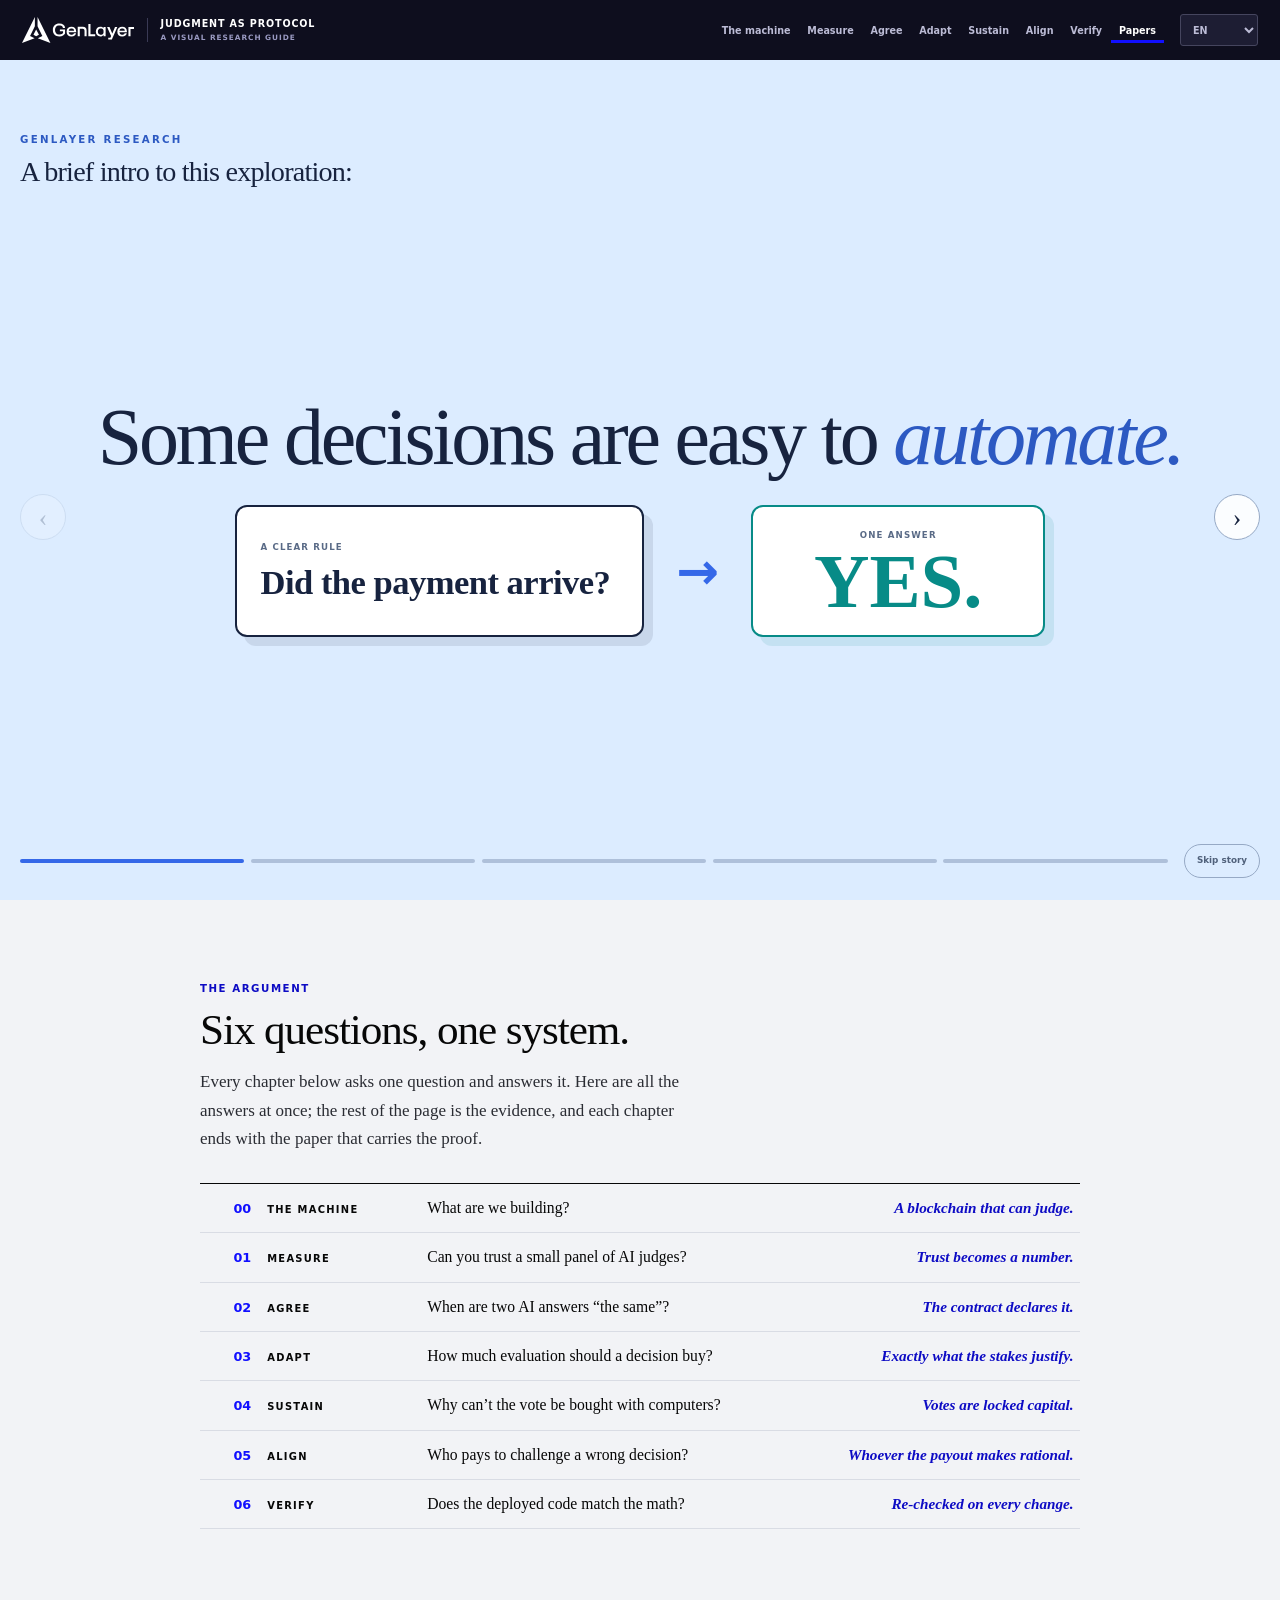
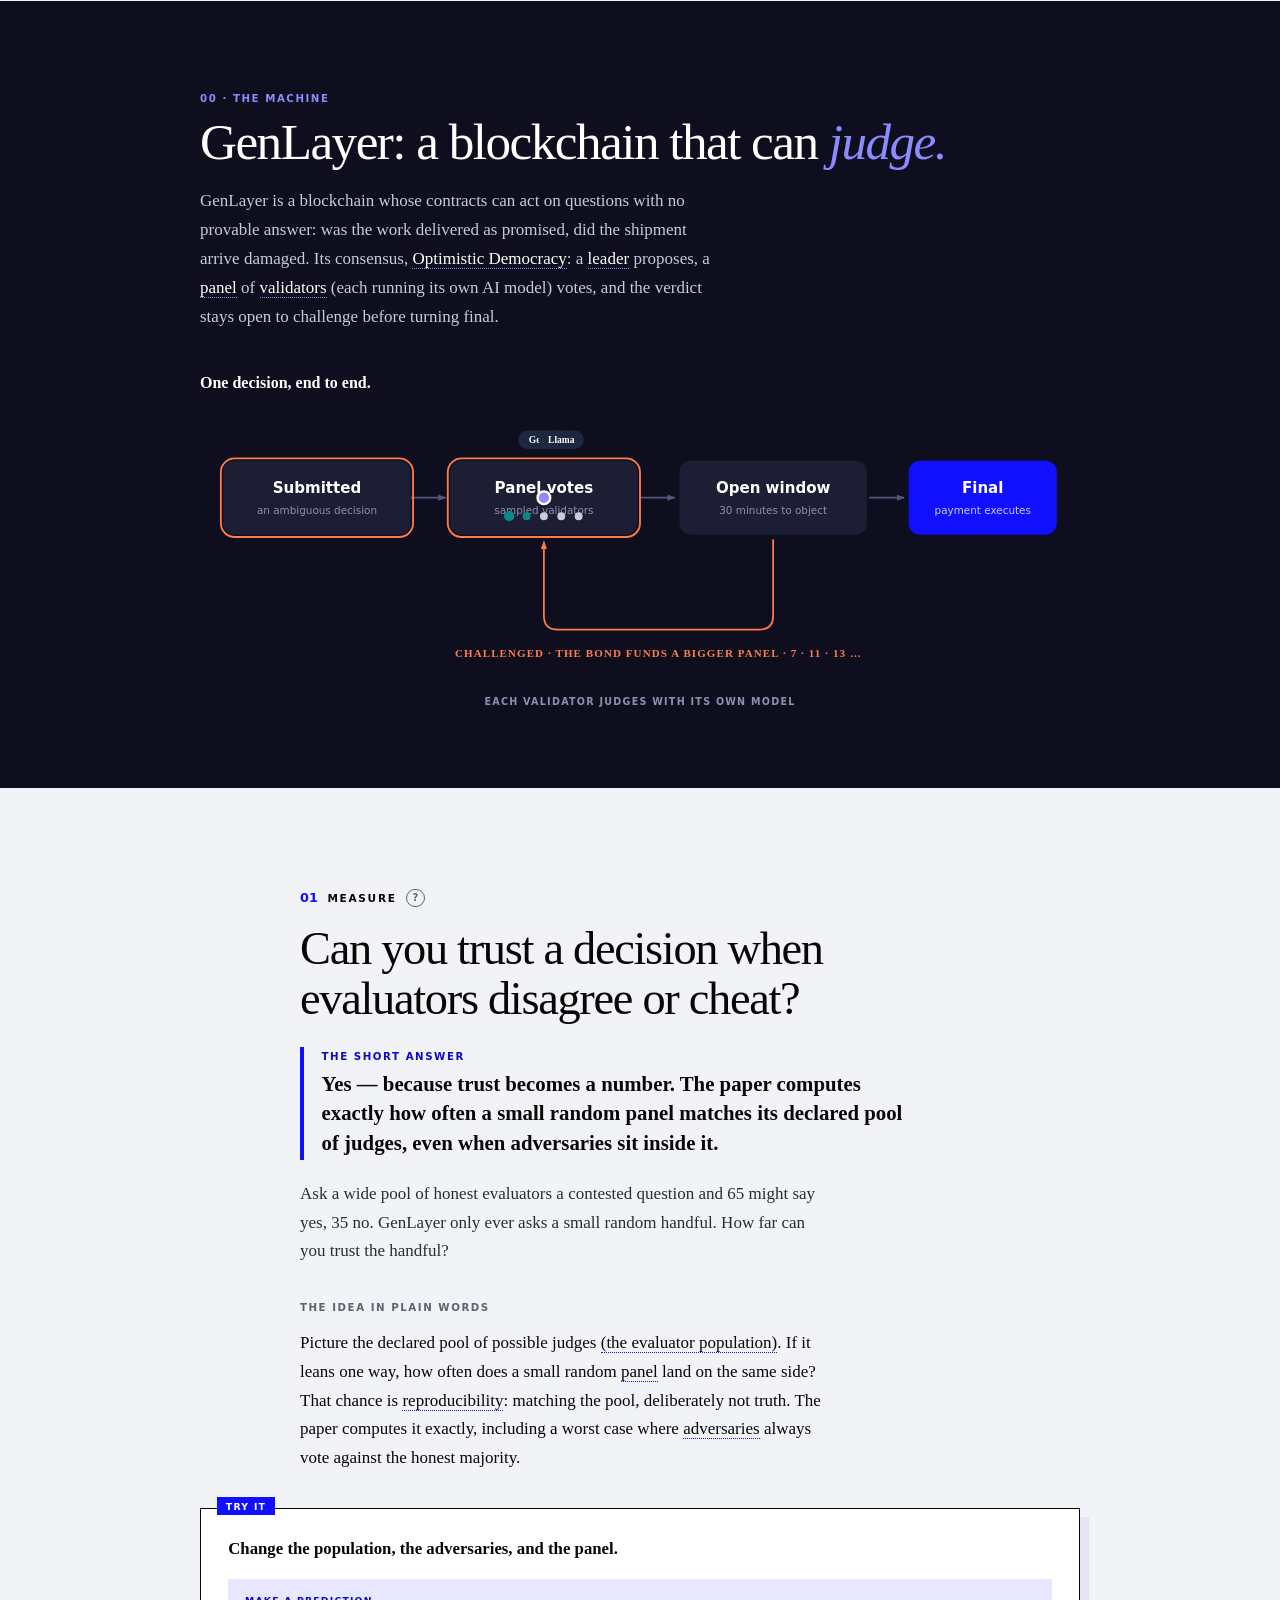
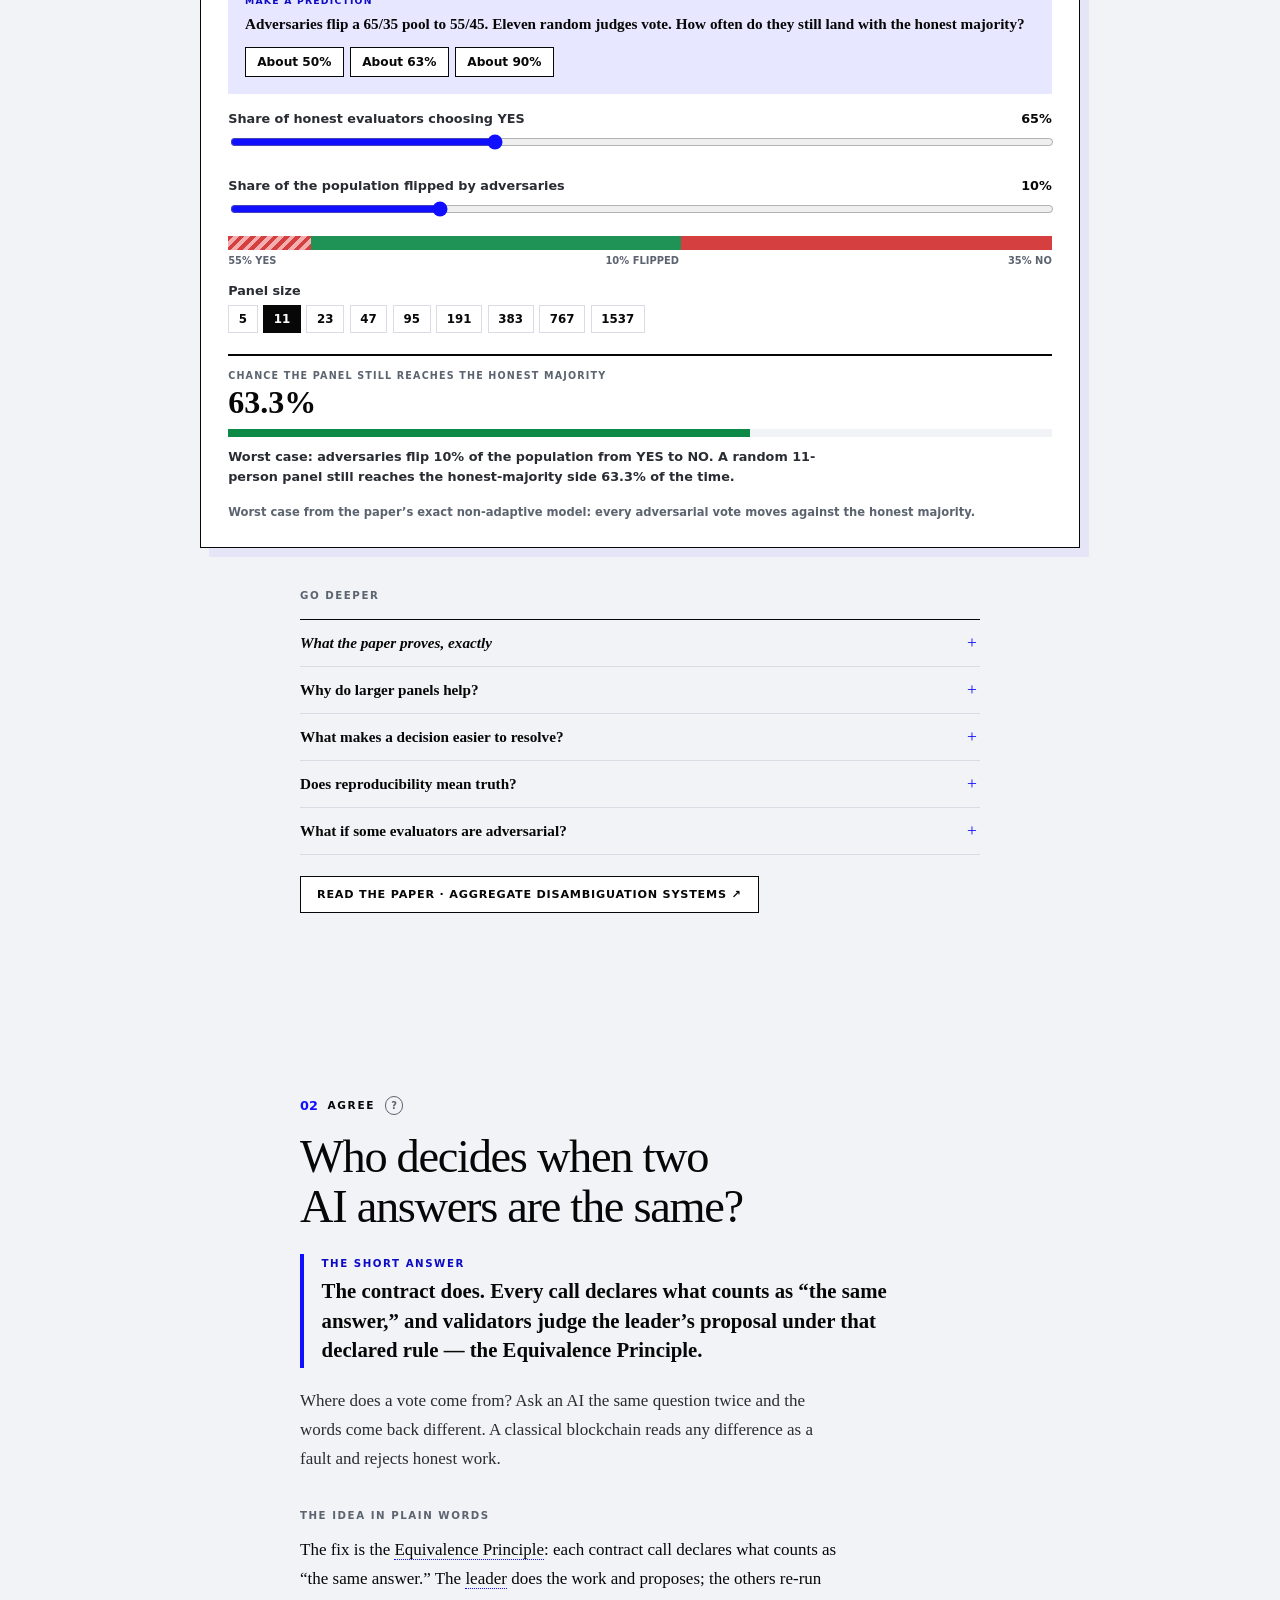
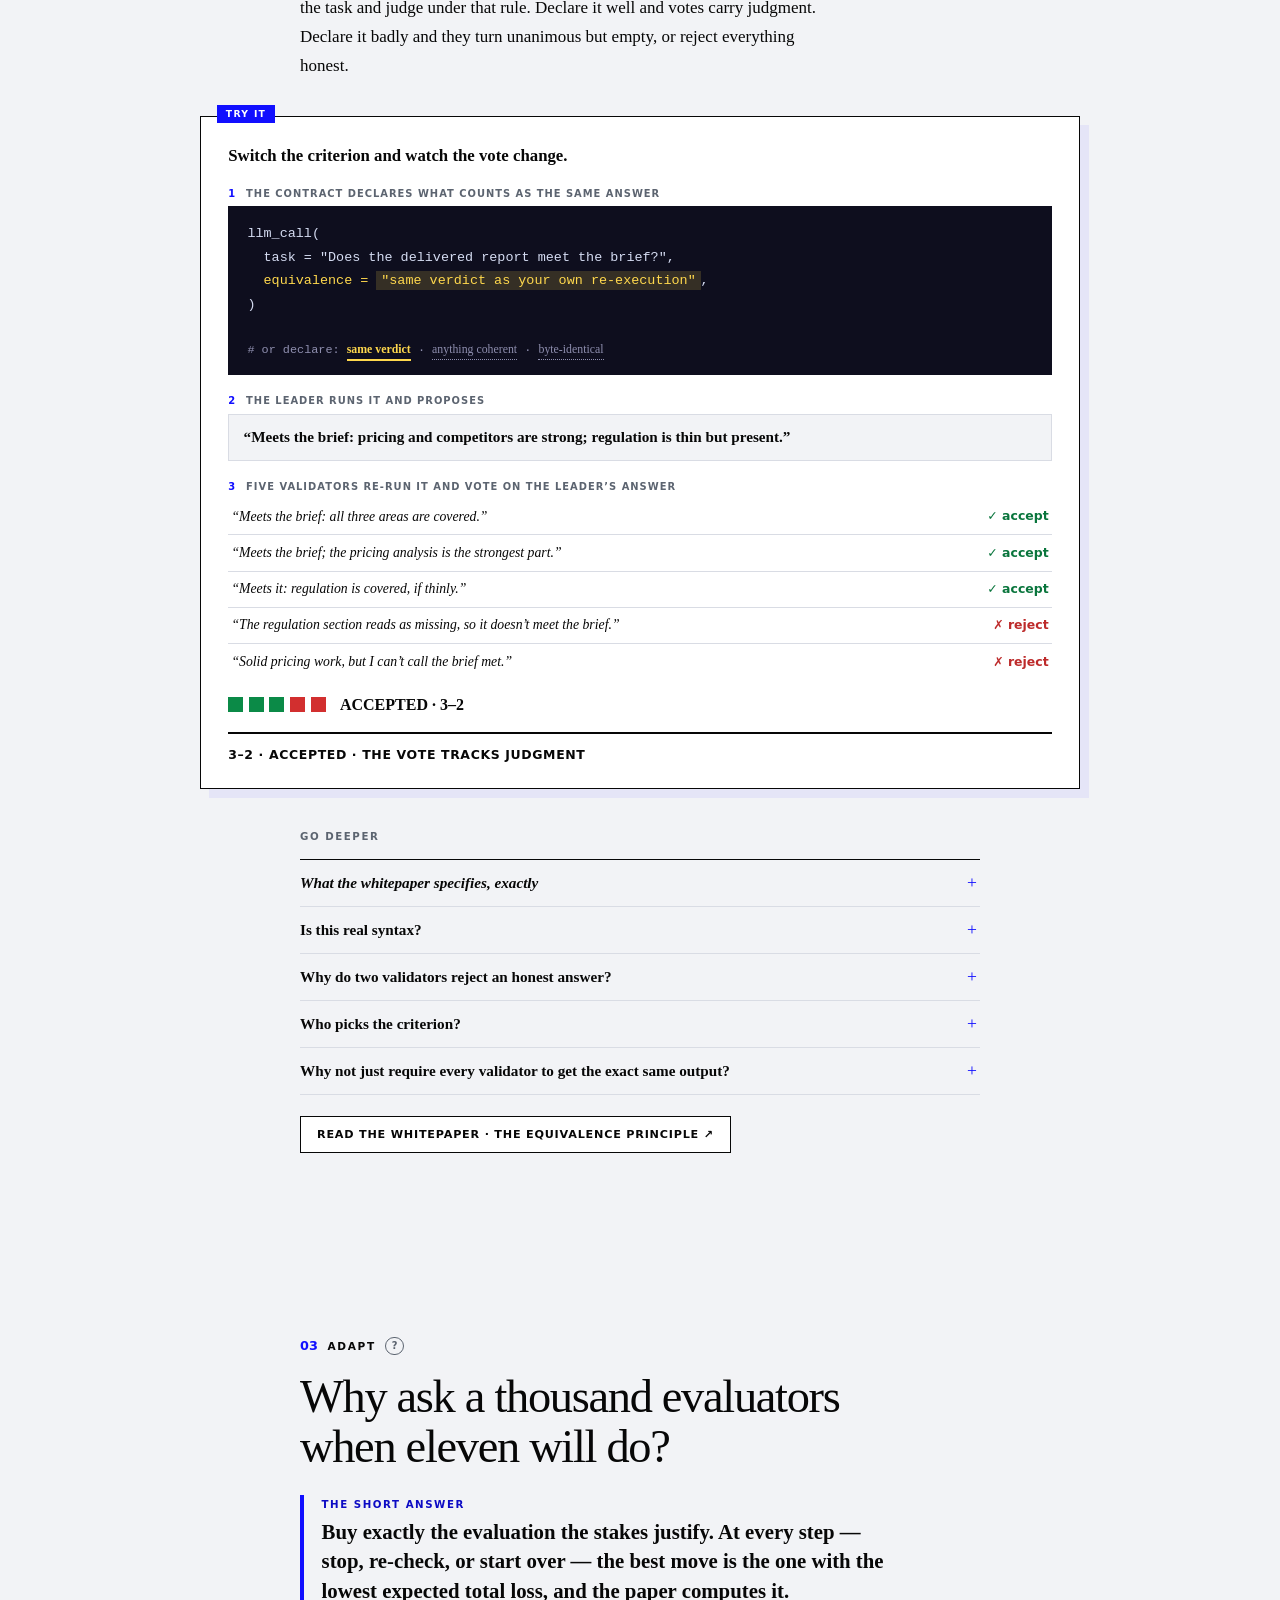
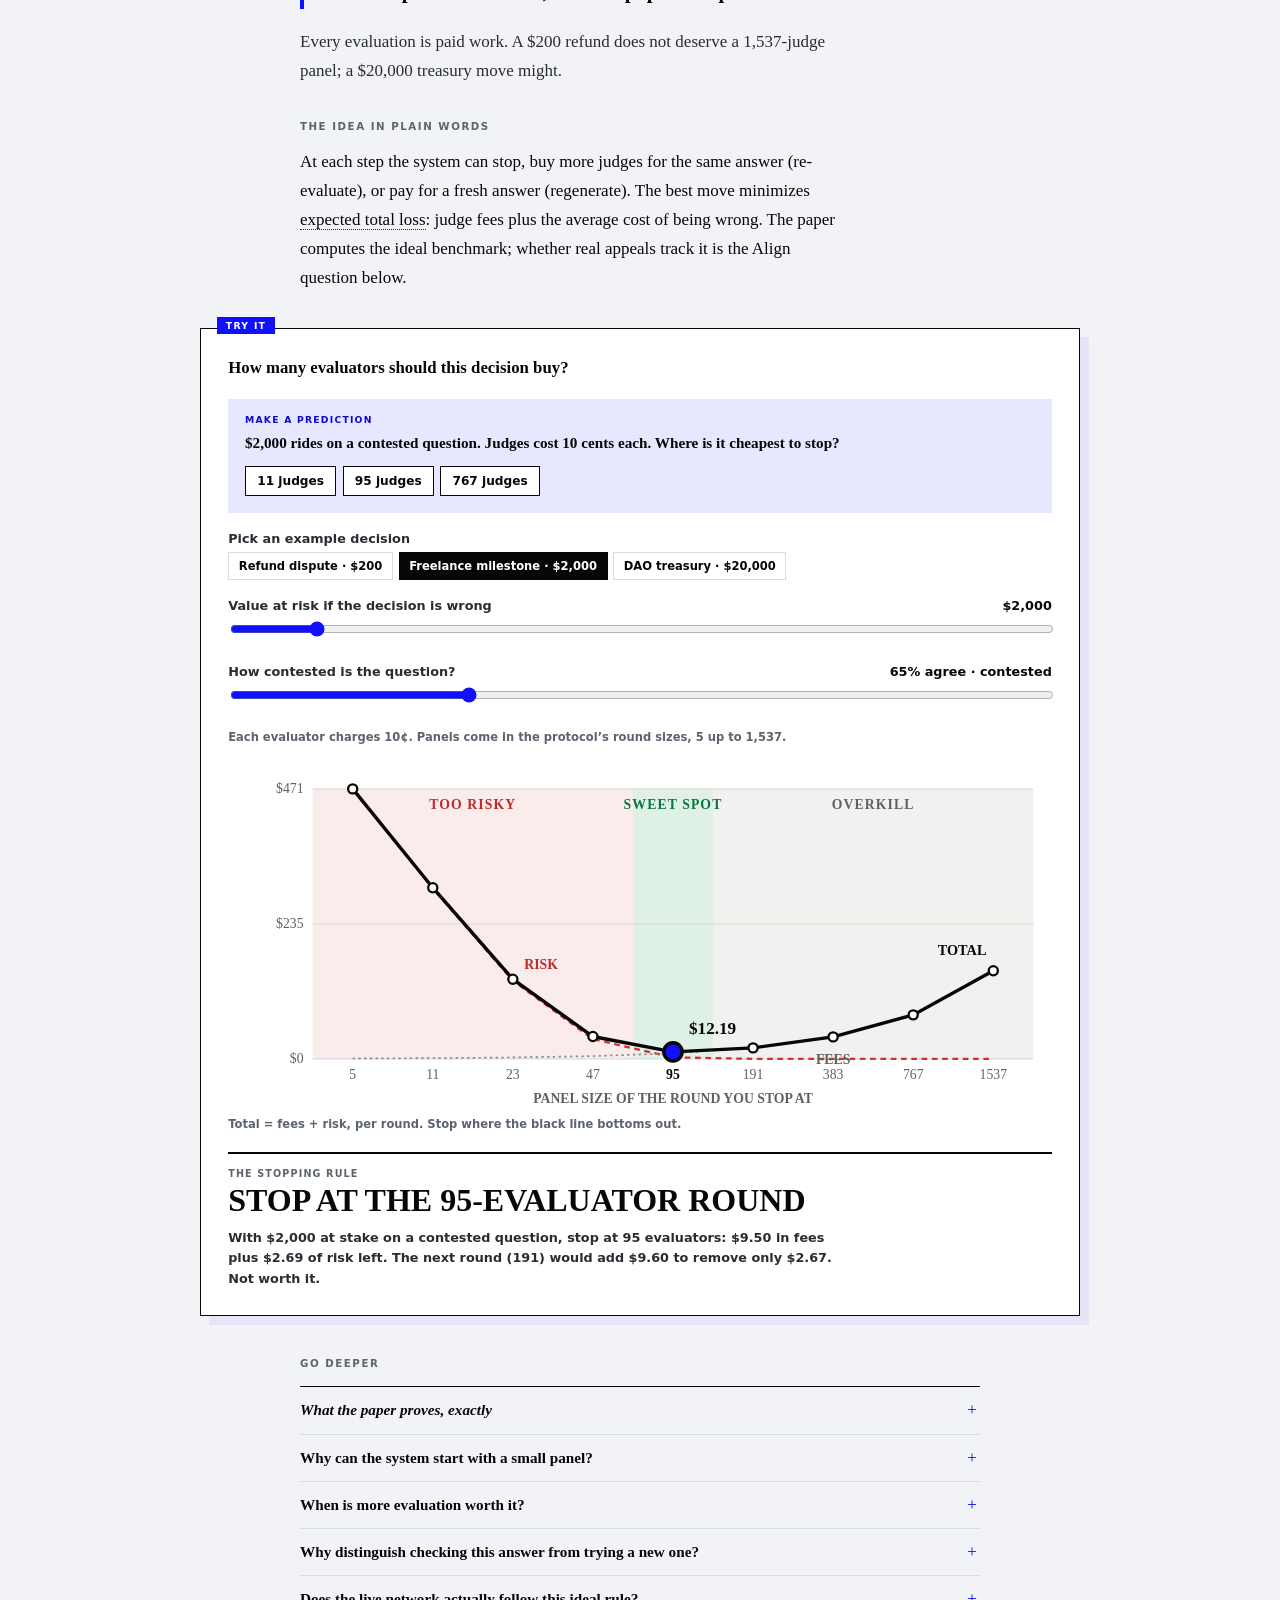
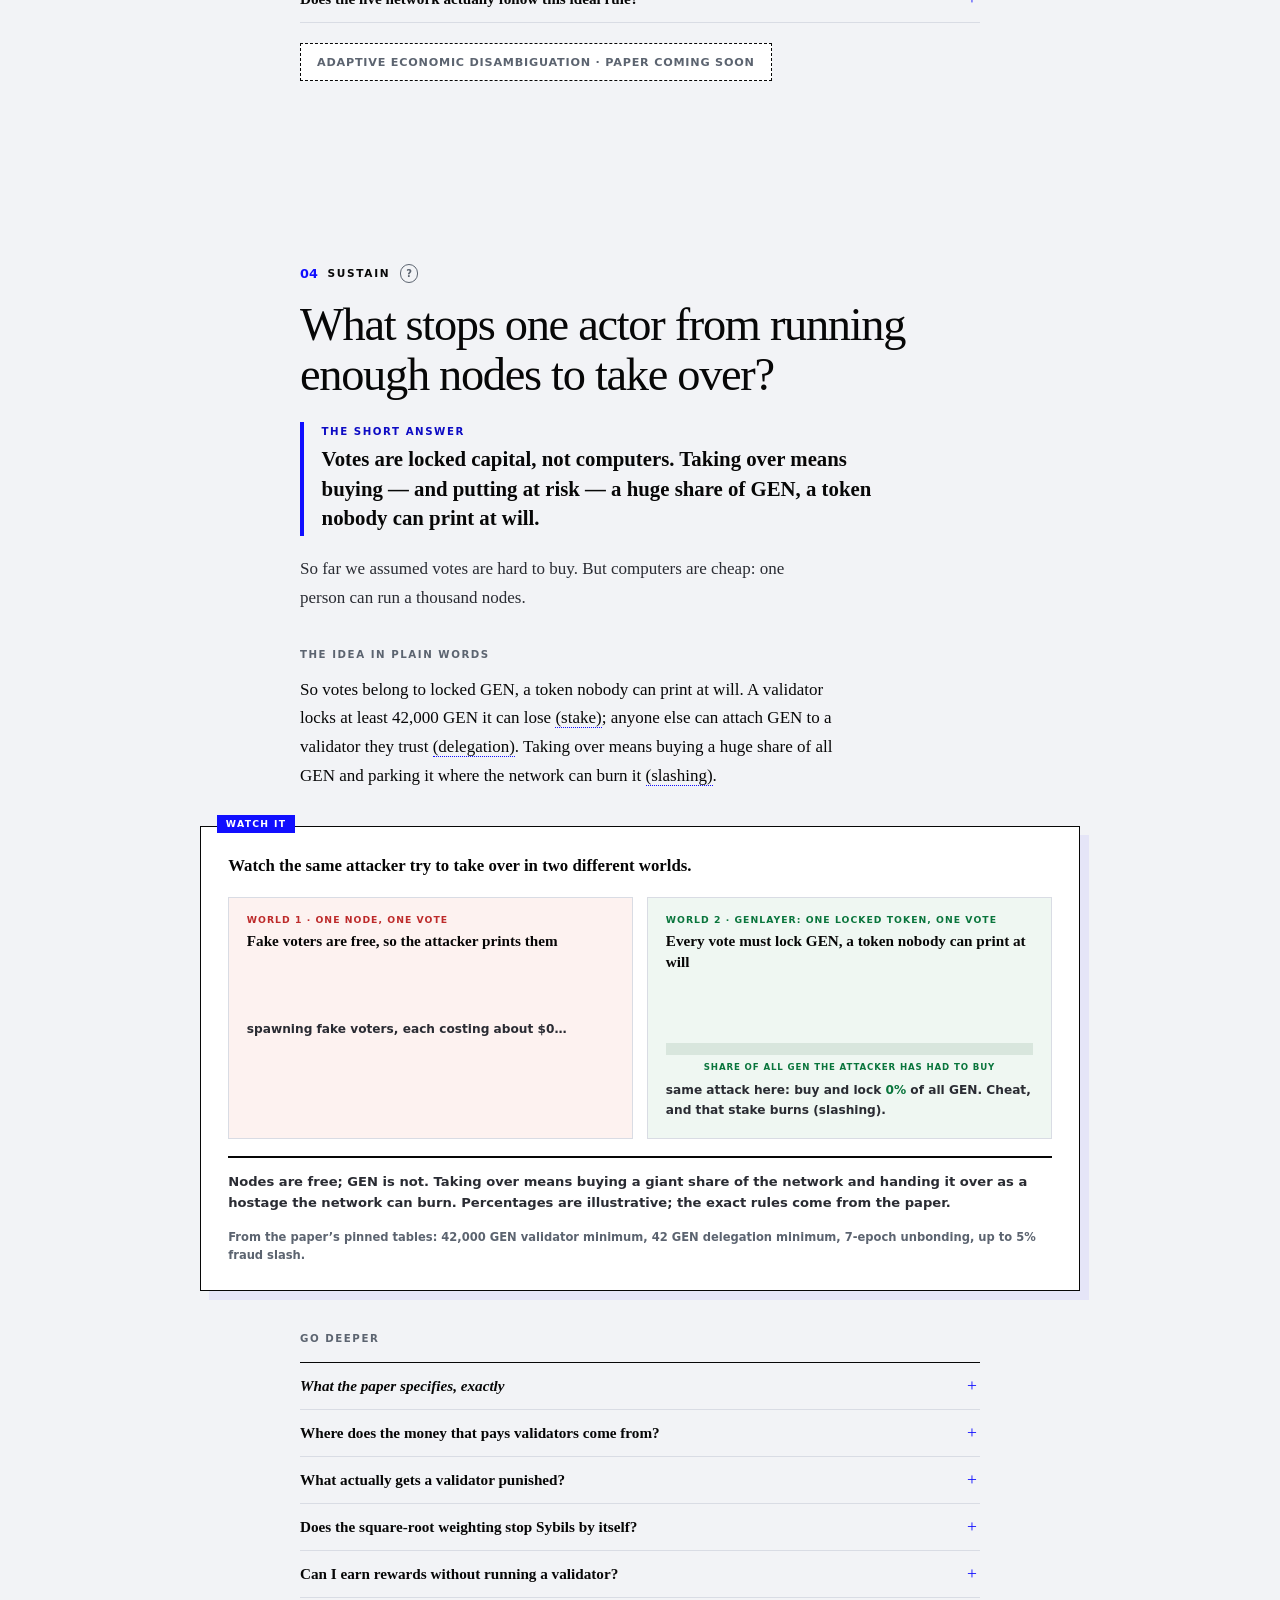
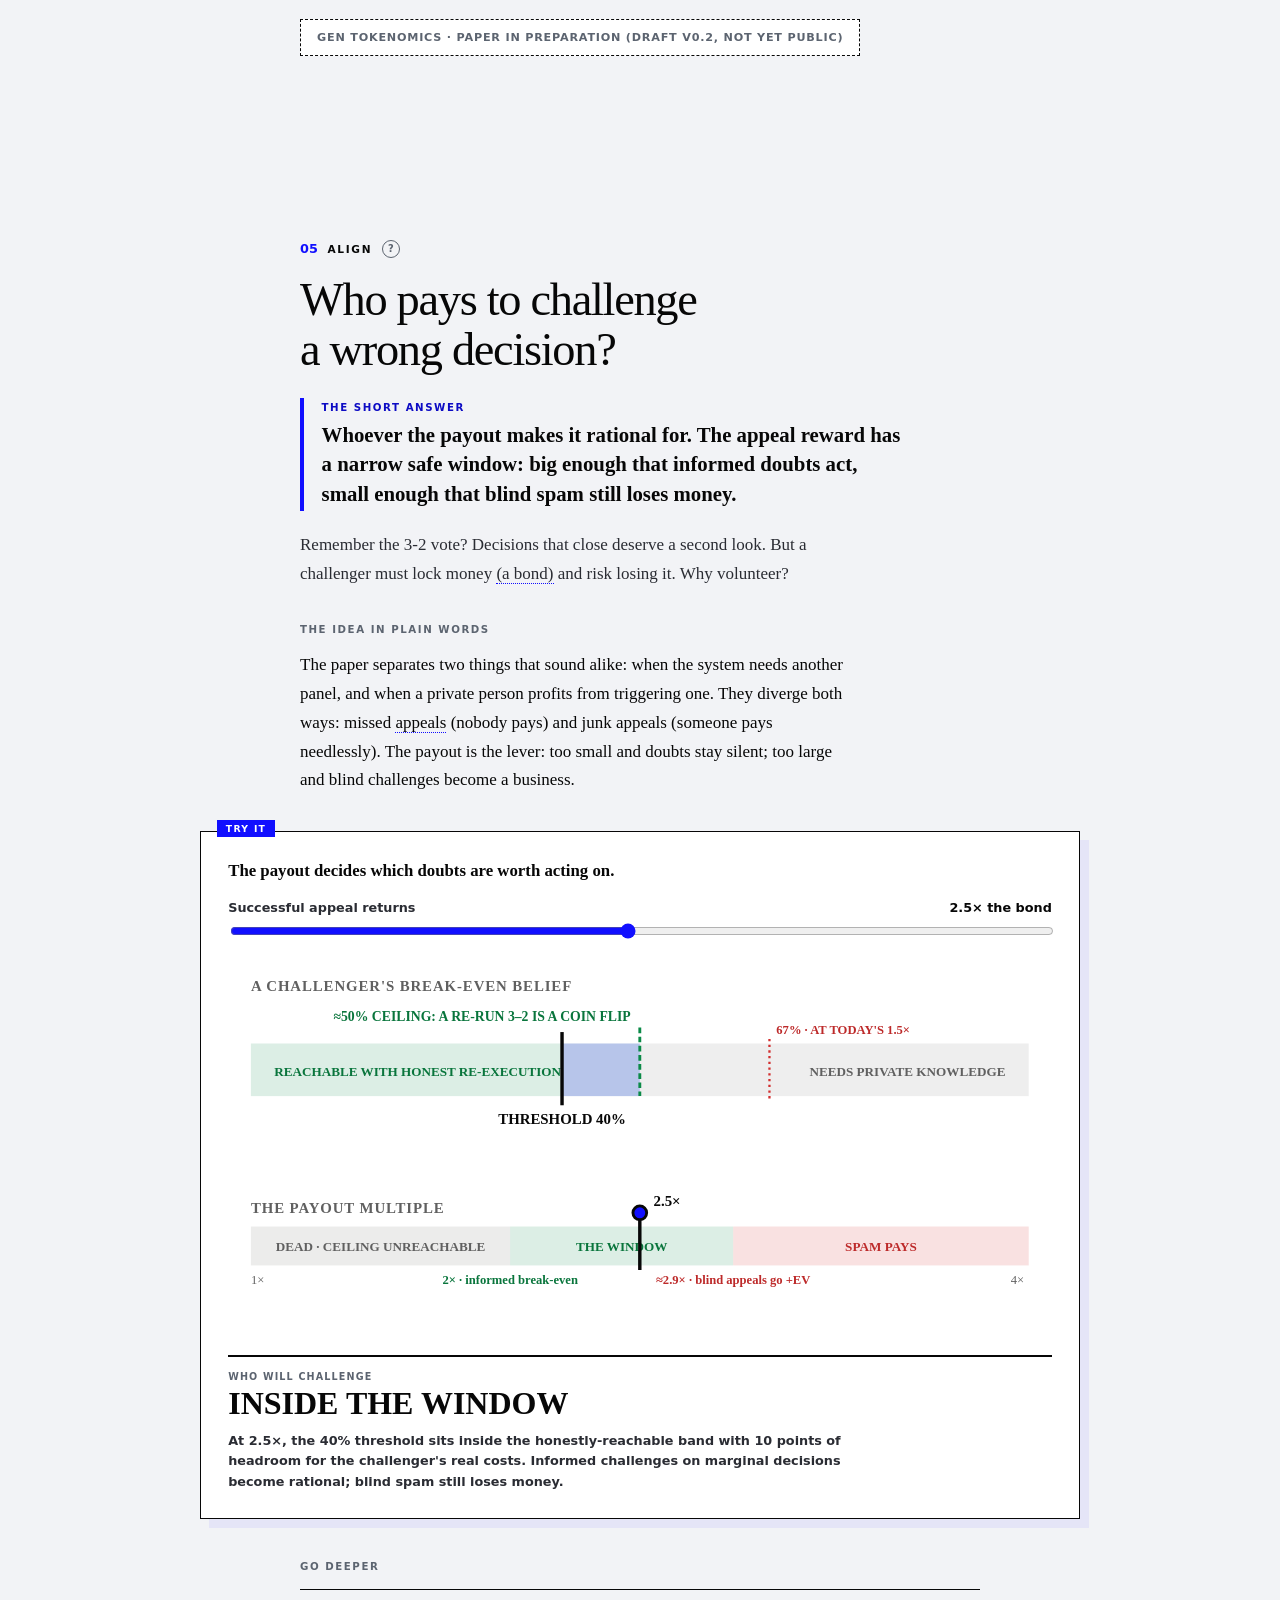
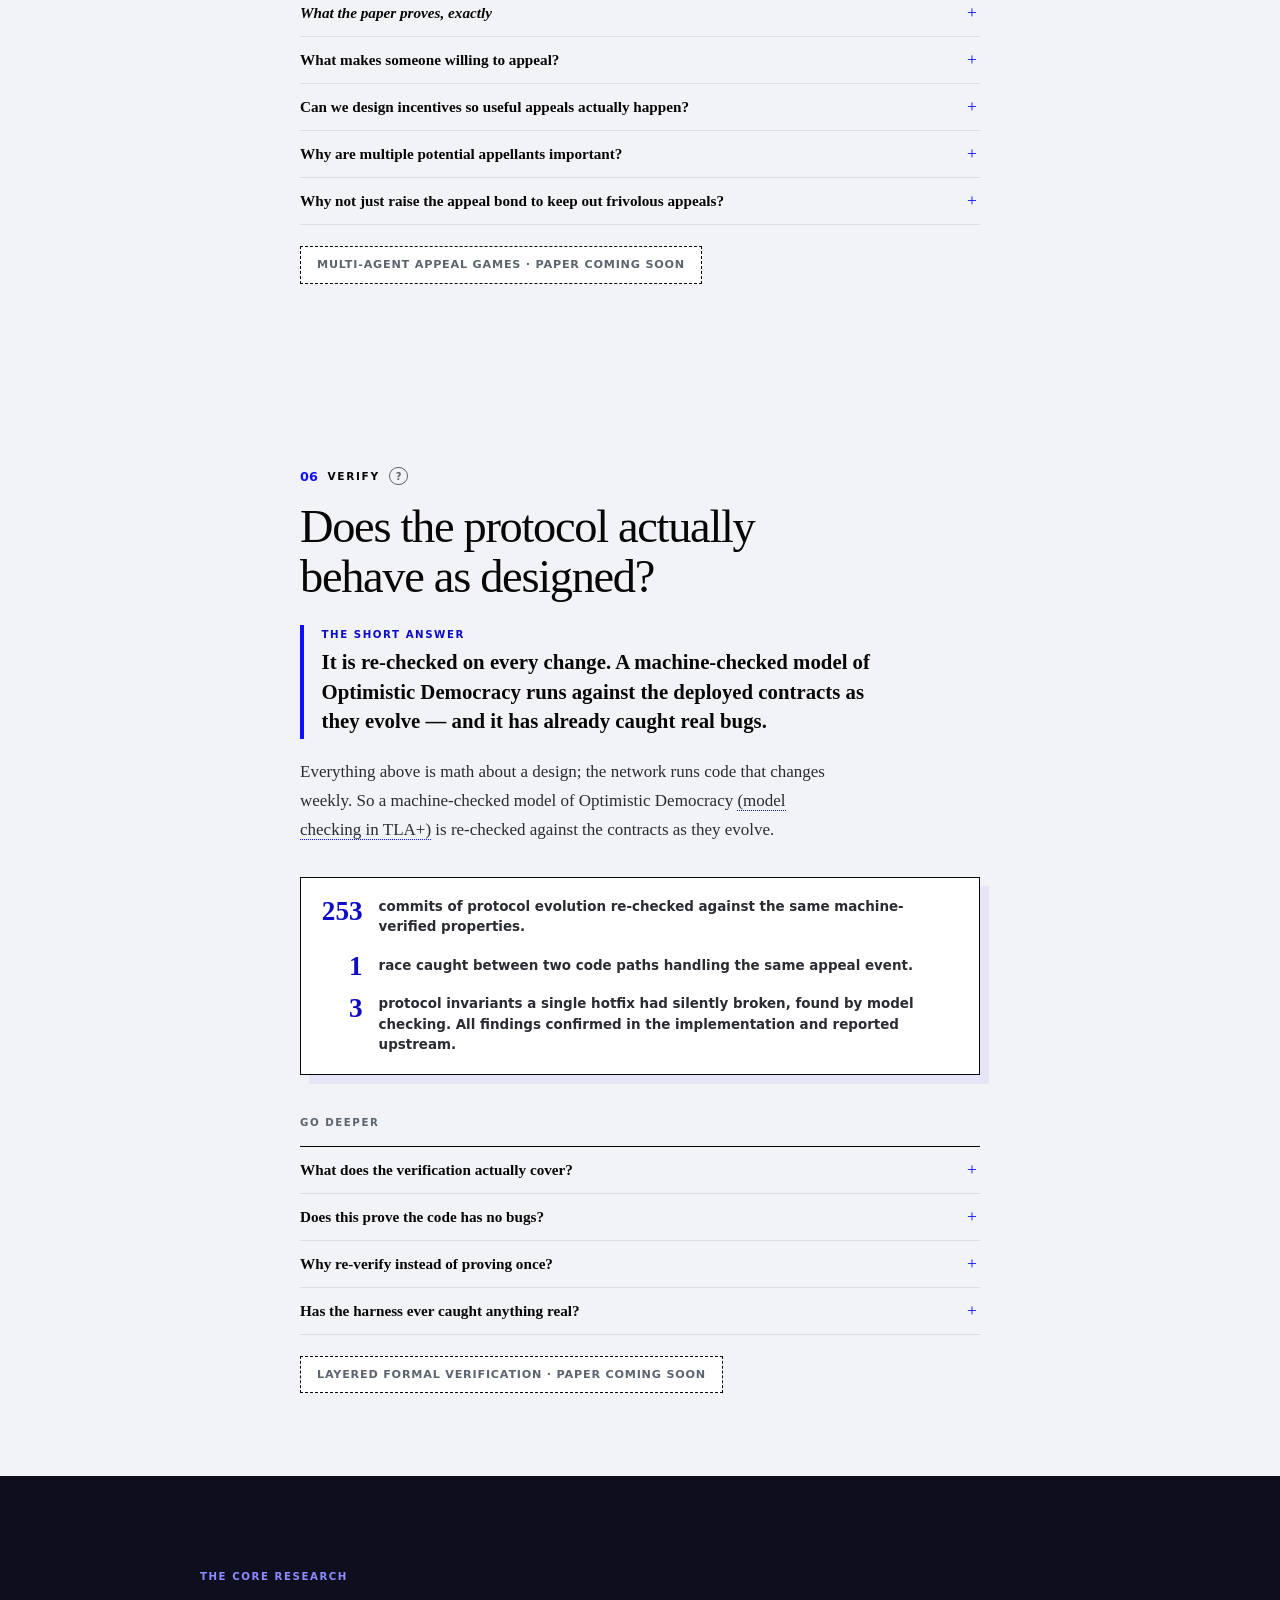
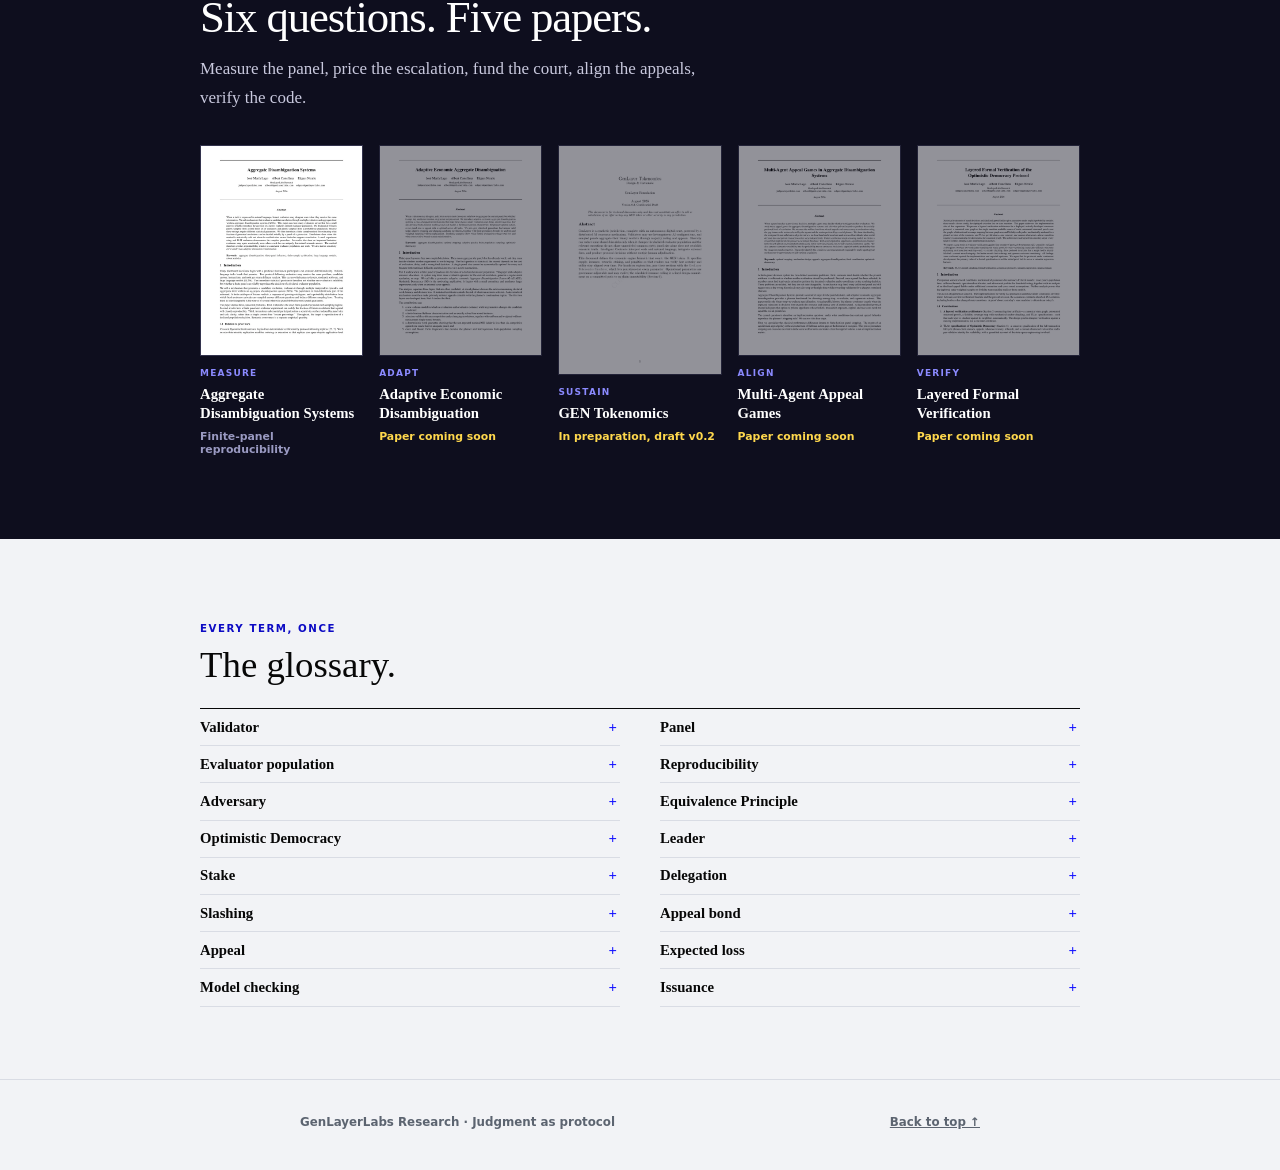
==== index.html @ bd6d1044 "Part 1 links to arXiv; Parts 2-4 marked coming soon Aggregate Disambiguation Systems is published: h" ====
<!doctype html>
<html lang="en">
  <head>
    <meta charset="UTF-8" />
    <meta name="viewport" content="width=device-width, initial-scale=1.0" />
    <meta name="description" content="How GenLayer’s research automates judgment with AI in adversarial environments: measure how reliable a decision is, adapt evaluation, and align incentives." />
    <meta name="author" content="GenLayer Research" />
    <meta name="robots" content="index, follow, max-image-preview:large" />
    <title>Aggregate Disambiguation Systems | GenLayer Research</title>
    <link rel="canonical" href="https://genlayerlabs.github.io/research/" />
    <link rel="alternate" hreflang="en" href="https://genlayerlabs.github.io/research/" />
    <link rel="alternate" hreflang="es" href="https://genlayerlabs.github.io/research/es/" />
    <link rel="alternate" hreflang="ko" href="https://genlayerlabs.github.io/research/ko/" />
    <link rel="alternate" hreflang="zh-Hans" href="https://genlayerlabs.github.io/research/zh/" />
    <link rel="alternate" hreflang="ru" href="https://genlayerlabs.github.io/research/ru/" />
    <link rel="alternate" hreflang="x-default" href="https://genlayerlabs.github.io/research/" />
    <link rel="icon" href="favicon.ico" sizes="32x32" />
    <link rel="icon" href="brand/genlayer-icon.svg?v=2" type="image/svg+xml" />
    <link rel="apple-touch-icon" href="brand/apple-touch-icon.png" />
    <meta property="og:type" content="website" />
    <meta property="og:site_name" content="GenLayer Research" />
    <meta property="og:title" content="Aggregate Disambiguation Systems | GenLayer Research" />
    <meta property="og:description" content="How GenLayer’s research automates judgment with AI in adversarial environments: measure how reliable a decision is, adapt evaluation, and align incentives." />
    <meta property="og:url" content="https://genlayerlabs.github.io/research/" />
    <meta property="og:locale" content="en_US" />
    <meta property="og:image" content="https://genlayerlabs.github.io/research/brand/aggregate-disambiguation-social.png" />
    <meta property="og:image:width" content="1200" />
    <meta property="og:image:height" content="630" />
    <meta property="og:image:alt" content="Aggregate Disambiguation Systems: a visual research guide" />
    <meta name="twitter:card" content="summary_large_image" />
    <meta name="twitter:title" content="Aggregate Disambiguation Systems | GenLayer Research" />
    <meta name="twitter:description" content="How GenLayer’s research automates judgment with AI in adversarial environments: measure how reliable a decision is, adapt evaluation, and align incentives." />
    <meta name="twitter:image" content="https://genlayerlabs.github.io/research/brand/aggregate-disambiguation-social.png" />
    <meta name="twitter:image:alt" content="Aggregate Disambiguation Systems: a visual research guide" />
    <script type="application/ld+json">
      {
        "@context": "https://schema.org",
        "@graph": [
          {
            "@type": "Organization",
            "@id": "https://genlayer.com/#organization",
            "name": "GenLayer",
            "url": "https://genlayer.com/",
            "sameAs": [
              "https://x.com/GenLayer",
              "https://github.com/genlayerlabs"
            ],
            "logo": {
              "@type": "ImageObject",
              "url": "https://genlayerlabs.github.io/research/brand/genlayer-icon.svg"
            }
          },
          {
            "@type": "Person",
            "@id": "https://genlayerlabs.github.io/research/#jose-maria-lago",
            "name": "José María Lago"
          },
          {
            "@type": "Person",
            "@id": "https://genlayerlabs.github.io/research/#albert-castellana",
            "name": "Albert Castellana"
          },
          {
            "@type": "Person",
            "@id": "https://genlayerlabs.github.io/research/#edgars-nemse",
            "name": "Edgars Nemše"
          },
          {
            "@type": "WebSite",
            "@id": "https://genlayerlabs.github.io/research/#website",
            "url": "https://genlayerlabs.github.io/research/",
            "name": "GenLayer Research",
            "publisher": {
              "@id": "https://genlayer.com/#organization"
            },
            "inLanguage": [
              "en",
              "es",
              "ko",
              "zh-Hans",
              "ru"
            ]
          },
          {
            "@type": "CollectionPage",
            "@id": "https://genlayerlabs.github.io/research/#guide",
            "url": "https://genlayerlabs.github.io/research/",
            "name": "Aggregate Disambiguation Systems | GenLayer Research",
            "description": "How GenLayer’s research automates judgment with AI in adversarial environments: measure how reliable a decision is, adapt evaluation, and align incentives.",
            "isPartOf": {
              "@id": "https://genlayerlabs.github.io/research/#website"
            },
            "publisher": {
              "@id": "https://genlayer.com/#organization"
            },
            "image": "https://genlayerlabs.github.io/research/brand/aggregate-disambiguation-social.png",
            "dateModified": "2026-08-09",
            "inLanguage": "en",
            "mainEntity": {
              "@id": "https://genlayerlabs.github.io/research/#research-documents"
            },
            "hasPart": [
              {
                "@id": "https://genlayerlabs.github.io/research/papers/part-1-aggregate-disambiguation-systems.pdf#article"
              },
              {
                "@id": "https://genlayerlabs.github.io/research/papers/genlayer-whitepaper-v2.pdf#article"
              }
            ]
          },
          {
            "@type": "ItemList",
            "@id": "https://genlayerlabs.github.io/research/#research-documents",
            "name": "GenLayer aggregate disambiguation research documents",
            "numberOfItems": 2,
            "itemListElement": [
              {
                "@type": "ListItem",
                "position": 1,
                "item": {
                  "@id": "https://genlayerlabs.github.io/research/papers/part-1-aggregate-disambiguation-systems.pdf#article"
                }
              },
              {
                "@type": "ListItem",
                "position": 2,
                "item": {
                  "@id": "https://genlayerlabs.github.io/research/papers/genlayer-whitepaper-v2.pdf#article"
                }
              }
            ]
          },
          {
            "@type": "ScholarlyArticle",
            "@id": "https://genlayerlabs.github.io/research/papers/part-1-aggregate-disambiguation-systems.pdf#article",
            "url": "https://arxiv.org/abs/2608.30805",
            "sameAs": "https://genlayerlabs.github.io/research/papers/part-1-aggregate-disambiguation-systems.pdf",
            "name": "Aggregate Disambiguation Systems",
            "description": "Statistical foundations for measuring how reliably a finite panel reproduces the decision of a declared evaluator population.",
            "datePublished": "2026-08",
            "author": [
              {
                "@id": "https://genlayerlabs.github.io/research/#jose-maria-lago"
              },
              {
                "@id": "https://genlayerlabs.github.io/research/#albert-castellana"
              },
              {
                "@id": "https://genlayerlabs.github.io/research/#edgars-nemse"
              }
            ],
            "publisher": {
              "@id": "https://genlayer.com/#organization"
            },
            "inLanguage": "en"
          },
          {
            "@type": "TechArticle",
            "@id": "https://genlayerlabs.github.io/research/papers/genlayer-whitepaper-v2.pdf#article",
            "url": "https://genlayerlabs.github.io/research/papers/genlayer-whitepaper-v2.pdf",
            "name": "GenLayer: The Intelligent Contract Network",
            "alternativeHeadline": "GenLayer Technical Whitepaper",
            "description": "The GenLayer system document covering the execution environment, Optimistic Democracy, protocol economics, and verification stack.",
            "version": "2.3",
            "author": [
              {
                "@id": "https://genlayerlabs.github.io/research/#albert-castellana"
              },
              {
                "@id": "https://genlayerlabs.github.io/research/#jose-maria-lago"
              },
              {
                "@id": "https://genlayerlabs.github.io/research/#edgars-nemse"
              }
            ],
            "publisher": {
              "@id": "https://genlayer.com/#organization"
            },
            "inLanguage": "en"
          },
          {
            "@type": "FAQPage",
            "@id": "https://genlayerlabs.github.io/research/#faq",
            "inLanguage": "en",
            "mainEntity": [
              {
                "@type": "Question",
                "name": "Why do larger panels help?",
                "acceptedAnswer": {
                  "@type": "Answer",
                  "text": "The more judges you sample, the smaller the chance the panel misses the side the whole pool favors."
                }
              },
              {
                "@type": "Question",
                "name": "What makes a decision easier to resolve?",
                "acceptedAnswer": {
                  "@type": "Answer",
                  "text": "The stronger the pool agrees, the fewer judges a stable result needs."
                }
              },
              {
                "@type": "Question",
                "name": "Does reproducibility mean truth?",
                "acceptedAnswer": {
                  "@type": "Answer",
                  "text": "No. It means random panels tend to reach the same side as the declared pool. Truth is a separate, empirical question."
                }
              },
              {
                "@type": "Question",
                "name": "What if some evaluators are adversarial?",
                "acceptedAnswer": {
                  "@type": "Answer",
                  "text": "The paper computes exact worst-case error when a known share of the pool is corrupted before the panel is drawn. Tolerance is measured, not assumed."
                }
              },
              {
                "@type": "Question",
                "name": "Is this real syntax?",
                "acceptedAnswer": {
                  "@type": "Answer",
                  "text": "No, illustrative. Real GenVM contracts are sandboxed Python classes, but the mechanism (a declared per-call criterion for every AI operation) is exactly as the whitepaper specifies."
                }
              },
              {
                "@type": "Question",
                "name": "Why do two validators reject an honest answer?",
                "acceptedAnswer": {
                  "@type": "Answer",
                  "text": "Their own re-runs honestly reach the opposite verdict. That is disagreement, not cheating: it is never punished, and the Measure math is built to absorb it."
                }
              },
              {
                "@type": "Question",
                "name": "Who picks the criterion?",
                "acceptedAnswer": {
                  "@type": "Answer",
                  "text": "The contract developer, per call. Different calls in the same contract can declare different criteria."
                }
              },
              {
                "@type": "Question",
                "name": "Why not just require every validator to get the exact same output?",
                "acceptedAnswer": {
                  "@type": "Answer",
                  "text": "For AI calls and web reads there is no single right output: two correct summaries differ textually. Deterministic code is still checked byte for byte."
                }
              },
              {
                "@type": "Question",
                "name": "Why can the system start with a small panel?",
                "acceptedAnswer": {
                  "@type": "Answer",
                  "text": "Most decisions resolve cheaply. Add judges only when the benefit beats the cost."
                }
              },
              {
                "@type": "Question",
                "name": "When is more evaluation worth it?",
                "acceptedAnswer": {
                  "@type": "Answer",
                  "text": "When the stakes are high enough, or the evidence weak enough, to pay for another look."
                }
              },
              {
                "@type": "Question",
                "name": "Why distinguish checking this answer from trying a new one?",
                "acceptedAnswer": {
                  "@type": "Answer",
                  "text": "They buy different things: re-checking adds evidence on the same answer; regenerating changes the answer itself. The paper prices each before spending."
                }
              },
              {
                "@type": "Question",
                "name": "Does the live network actually follow this ideal rule?",
                "acceptedAnswer": {
                  "@type": "Answer",
                  "text": "Not shown here. The rule is a planner’s benchmark; the network matches it only if someone finds the right appeal privately worthwhile. That is exactly what Align studies."
                }
              },
              {
                "@type": "Question",
                "name": "Where does the money that pays validators come from?",
                "acceptedAnswer": {
                  "@type": "Answer",
                  "text": "Two streams: transaction fees, plus issuance declining from 9% toward 4% on a fixed curve (a ceiling; burns can only lower it). The DAO is funded from fees alone, so its income tracks real usage."
                }
              },
              {
                "@type": "Question",
                "name": "What actually gets a validator punished?",
                "acceptedAnswer": {
                  "@type": "Answer",
                  "text": "Honest error and misconduct are priced apart. Losing a vote burns only fee-sized amounts, never principal. Idleness slashes 1%, provable fraud slashes the leader 5%, and a failed appeal forfeits its bond. Disagreement is absorbed; misconduct is punished."
                }
              },
              {
                "@type": "Question",
                "name": "Does the square-root weighting stop Sybils by itself?",
                "acceptedAnswer": {
                  "@type": "Answer",
                  "text": "No, and the paper says so. The concave weight only dampens concentration; what stops splitting is that every identity must lock the full 42,000 GEN, run its own node, and face its own slashing."
                }
              },
              {
                "@type": "Question",
                "name": "Can I earn rewards without running a validator?",
                "acceptedAnswer": {
                  "@type": "Answer",
                  "text": "Yes. Delegate 42 GEN or more and rewards auto-compound. No commissions to shop for: the protocol fixes the split, and every GEN in a validator’s position earns the same rate."
                }
              },
              {
                "@type": "Question",
                "name": "What makes someone willing to appeal?",
                "acceptedAnswer": {
                  "@type": "Answer",
                  "text": "Their odds of winning, the reward, the bond at risk, the cost of appealing, and any private stake in the outcome."
                }
              },
              {
                "@type": "Question",
                "name": "Can we design incentives so useful appeals actually happen?",
                "acceptedAnswer": {
                  "@type": "Answer",
                  "text": "Under conditions, yes. The paper shows how to calibrate rewards so private incentives track when the system benefits from another panel."
                }
              },
              {
                "@type": "Question",
                "name": "Why are multiple potential appellants important?",
                "acceptedAnswer": {
                  "@type": "Answer",
                  "text": "Once many people can appeal, their choices interact: waiting, racing, duplicated effort. The mechanism must price all three."
                }
              },
              {
                "@type": "Question",
                "name": "Why not just raise the appeal bond to keep out frivolous appeals?",
                "acceptedAnswer": {
                  "@type": "Answer",
                  "text": "A bigger bond funds the panel and deters spam, but it locks capital: the payoff math can stay identical while the pool of people who can afford to appeal shrinks sharply."
                }
              },
              {
                "@type": "Question",
                "name": "What does the verification actually cover?",
                "acceptedAnswer": {
                  "@type": "Answer",
                  "text": "A layered model: a canonical state graph, TLA+ specifications checked against it, and a mapping from every transition to the Solidity code of a pinned revision."
                }
              },
              {
                "@type": "Question",
                "name": "Does this prove the code has no bugs?",
                "acceptedAnswer": {
                  "@type": "Answer",
                  "text": "No. It proves stated properties about a stated model of a pinned revision. That scoping is what makes the claims checkable at all."
                }
              },
              {
                "@type": "Question",
                "name": "Why re-verify instead of proving once?",
                "acceptedAnswer": {
                  "@type": "Answer",
                  "text": "The protocol keeps evolving. Each revision is re-checked against the same properties, so silent drift shows up as a failed check, not a production incident."
                }
              },
              {
                "@type": "Question",
                "name": "Has the harness ever caught anything real?",
                "acceptedAnswer": {
                  "@type": "Answer",
                  "text": "Yes: the race and the three broken invariants above. All confirmed in the implementation and reported upstream."
                }
              }
            ]
          }
        ]
      }
    </script>
    <link rel="stylesheet" href="bridge-compact.css?v=mtiminm3" />
    <link rel="stylesheet" href="bridge-critical.css?v=mtiminm3" />
  </head>
  <body>



<a class="skip-link" href="#map">Skip the introduction</a>
<header class="site-header">
  <div class="bar">
    <a class="brand" href="#top" aria-label="GenLayer, back to top">
      <img src="brand/genlayer-logo-white.svg" alt="GenLayer" width="300" height="72" />
      <span>JUDGMENT AS PROTOCOL<small>A VISUAL RESEARCH GUIDE</small></span>
    </a>
    <nav aria-label="Page sections">
      <a href="#machine">The machine</a><a href="#measure">Measure</a><a href="#agree">Agree</a><a href="#adapt">Adapt</a><a href="#sustain">Sustain</a><a href="#align">Align</a><a href="#verify">Verify</a><a href="#papers">Papers</a>
    </nav>
    <label class="language-switcher"><span>Choose language</span><select data-language-select data-current-locale="en" aria-label="Choose language"><option value="./" data-locale="en" lang="en" aria-label="English" selected>EN</option><option value="es/" data-locale="es" lang="es" aria-label="Español">ES</option><option value="ko/" data-locale="ko" lang="ko" aria-label="한국어">KO</option><option value="zh/" data-locale="zh" lang="zh-Hans" aria-label="简体中文">ZH</option><option value="ru/" data-locale="ru" lang="ru" aria-label="Русский">RU</option></select></label>
    <i class="progress" aria-hidden="true"></i>
  </div>
</header>

<main id="top">

  <section class="bi-onboard critical-onboard" aria-label="Why ambiguous judgment needs a system">
    <div class="bi-overview">
      <p class="bi-overview-kicker">GENLAYER RESEARCH</p>
      <p class="bi-overview-title">A brief intro to this exploration:</p>
    </div>
    <div class="bi-stage">
      <button class="bi-arrow bi-arrow-prev" type="button" aria-label="Previous slide">&#8249;</button>
      <button class="bi-arrow bi-arrow-next" type="button" aria-label="Next slide">&#8250;</button>
      <div class="bi-scene active" data-intro-scene="1">
        <h1>Some decisions are easy to <em>automate.</em></h1>
        <div class="bi-question-flow">
          <div class="bi-question-card"><small>A CLEAR RULE</small><strong>Did the payment arrive?</strong></div><b>→</b>
          <div class="bi-single-answer"><small>ONE ANSWER</small><strong>YES.</strong></div>
        </div>
      </div>
      <div class="bi-scene" data-intro-scene="2" aria-hidden="true">
        <h2>Others require <em>judgment.</em></h2>
        <div class="bi-question-card bi-ambiguous-card"><small>AN AMBIGUOUS QUESTION</small><strong>Did the work satisfy the brief?</strong></div>
      </div>
      <div class="bi-scene" data-intro-scene="3" aria-hidden="true">
        <h2>AI evaluators can reach <em>different answers.</em></h2>
        <div class="bi-judgment-row" aria-label="Five separate judgments: yes, no, yes, no, yes">
          <div><small>JUDGMENT 01</small><strong>YES</strong></div><div><small>JUDGMENT 02</small><strong>NO</strong></div><div><small>JUDGMENT 03</small><strong>YES</strong></div><div><small>JUDGMENT 04</small><strong>NO</strong></div><div><small>JUDGMENT 05</small><strong>YES</strong></div>
        </div>
      </div>
      <div class="bi-scene" data-intro-scene="4" aria-hidden="true">
        <h2>But software still needs <em>one decision it can act on.</em></h2>
        <div class="bi-bottleneck">
          <div class="bi-mini-verdicts" aria-label="Five judgments: three yes, two no"><i>YES</i><i>NO</i><i>YES</i><i>NO</i><i>YES</i></div><b>→</b>
          <div class="bi-decision-gap"><small>THE MISSING STEP</small><strong>VERDICT?</strong></div><b>→</b>
          <div class="bi-final-box"><small>ONE RESULT</small><strong>SOFTWARE CAN ACT</strong></div>
        </div>
      </div>
      <div class="bi-scene bi-research-origin" data-intro-scene="5" aria-hidden="true">
        <div class="bi-research-copy">
          <p class="bi-final-kicker">THE RESEARCH</p>
          <h2>For three years, we’ve researched how to automate ambiguous decisions in <em>adversarial environments.</em></h2>
          <div class="bi-built-ctas">
            <a class="bi-research-enter" href="#map">Enter the full guide <span>↓</span></a>
          </div>
        </div>
        <div class="bi-paper-fan" aria-label="The three core research papers">
          <article><img src="covers/part-1-560.webp" alt="First page of Aggregate Disambiguation Systems" width="850" height="1100" /><span><small>MEASURE</small><strong>Statistical properties</strong></span></article>
          <article><img src="covers/part-2-560.webp" alt="First page of Adaptive Economic Aggregate Disambiguation" width="850" height="1100" /><span><small>ADAPT</small><strong>Cost-aware evaluation</strong></span></article>
          <article><img src="covers/part-4-560.webp" alt="First page of Multi-Agent Appeal Games" width="850" height="1100" /><span><small>ALIGN</small><strong>Appeal incentives</strong></span></article>
        </div>
      </div>
    </div>
    <div class="bi-controls">
      <div class="bi-progress" aria-label="Story progress"><button class="active" type="button" data-intro-progress="1" aria-label="Show story step 1 of 5" aria-current="step"></button><button type="button" data-intro-progress="2" aria-label="Show story step 2 of 5"></button><button type="button" data-intro-progress="3" aria-label="Show story step 3 of 5"></button><button type="button" data-intro-progress="4" aria-label="Show story step 4 of 5"></button><button type="button" data-intro-progress="5" aria-label="Show story step 5 of 5"></button></div>
      <button class="bi-skip" type="button">Skip story</button><button class="bi-replay" type="button" hidden>Replay story ↺</button>
    </div>
  </section>

  <section class="map" id="map" aria-label="The argument in one screen">
    <div class="wide">
      <p class="label" style="color: var(--blue-ink)">The argument</p>
      <h2>Six questions, one system.</h2>
      <p class="intro">Every chapter below asks one question and answers it. Here are all the answers at once; the rest of the page is the evidence, and each chapter ends with the paper that carries the proof.</p>
      <ol>
        <li><a href="#machine"><span class="num">00</span><span class="word">THE MACHINE</span><span class="q">What are we building?</span><span class="a">A blockchain that can judge.</span></a></li>
        <li><a href="#measure"><span class="num">01</span><span class="word">MEASURE</span><span class="q">Can you trust a small panel of AI judges?</span><span class="a">Trust becomes a number.</span></a></li>
        <li><a href="#agree"><span class="num">02</span><span class="word">AGREE</span><span class="q">When are two AI answers &ldquo;the same&rdquo;?</span><span class="a">The contract declares it.</span></a></li>
        <li><a href="#adapt"><span class="num">03</span><span class="word">ADAPT</span><span class="q">How much evaluation should a decision buy?</span><span class="a">Exactly what the stakes justify.</span></a></li>
        <li><a href="#sustain"><span class="num">04</span><span class="word">SUSTAIN</span><span class="q">Why can&rsquo;t the vote be bought with computers?</span><span class="a">Votes are locked capital.</span></a></li>
        <li><a href="#align"><span class="num">05</span><span class="word">ALIGN</span><span class="q">Who pays to challenge a wrong decision?</span><span class="a">Whoever the payout makes rational.</span></a></li>
        <li><a href="#verify"><span class="num">06</span><span class="word">VERIFY</span><span class="q">Does the deployed code match the math?</span><span class="a">Re-checked on every change.</span></a></li>
      </ol>
    </div>
  </section>

  <span id="genlayer"></span>
  <section class="machine" id="machine" aria-label="GenLayer and Optimistic Democracy">
    <div class="wide">
      <p class="label"><span>00</span> · <span>The machine</span></p>
      <h2>GenLayer: a blockchain that can <em>judge.</em></h2>
      <p class="lede">GenLayer is a blockchain whose contracts can act on questions with no provable answer: was the work delivered as promised, did the shipment arrive damaged. Its consensus, <span class="gl" data-gl="od">Optimistic Democracy</span>: a <span class="gl" data-gl="leader">leader</span> proposes, a <span class="gl" data-gl="panel">panel</span> of <span class="gl" data-gl="validator">validators</span> (each running its own AI model) votes, and the verdict stays open to challenge before turning final.</p>
      <div class="od-flow">
        <p class="od-flow-label">One decision, end to end.</p>
        <svg id="odf-svg" viewBox="0 0 760 236">
          <defs><marker id="odf-arr" viewBox="0 0 10 10" refX="7" refY="5" markerWidth="6" markerHeight="6" orient="auto"><path d="M0,2 L8,5 L0,8 z" fill="#55557A"/></marker><marker id="odf-arr-hot" viewBox="0 0 10 10" refX="7" refY="5" markerWidth="6" markerHeight="6" orient="auto"><path d="M0,2 L8,5 L0,8 z" fill="#FF7B4A"/></marker></defs>
          <line x1="182" y1="74" x2="212" y2="74" stroke="#55557A" stroke-width="1.5" marker-end="url(#odf-arr)"/>
          <line x1="380" y1="74" x2="410" y2="74" stroke="#55557A" stroke-width="1.5" marker-end="url(#odf-arr)"/>
          <line x1="578" y1="74" x2="608" y2="74" stroke="#55557A" stroke-width="1.5" marker-end="url(#odf-arr)"/>
          <path id="odf-loop" d="M 495,110 L 495,176 Q 495,188 483,188 L 309,188 Q 297,188 297,176 L 297,112" fill="none" stroke="#FF7B4A" stroke-width="1.5" marker-end="url(#odf-arr-hot)"/>
          <text x="396" y="212" font-size="9.5" font-weight="700" letter-spacing=".1em" text-anchor="middle" fill="#FF7B4A">CHALLENGED · THE BOND FUNDS A BIGGER PANEL · 7 · 11 · 13 …</text>
          <g id="odf-st">
            <g data-b="0"><rect class="sc-card" x="20" y="42" width="162" height="64" rx="10"/><rect class="sc-ring" x="18" y="40" width="166" height="68" rx="12"/><text class="sc-t1" x="101" y="70">Submitted</text><text class="sc-t2" x="101" y="88">an ambiguous decision</text></g>
            <g data-b="1"><rect class="sc-card" x="216" y="42" width="162" height="64" rx="10"/><rect class="sc-ring" x="214" y="40" width="166" height="68" rx="12"/><text class="sc-t1" x="297" y="70">Panel votes</text><text class="sc-t2" x="297" y="88">sampled validators</text></g>
            <g data-b="2"><rect class="sc-card" x="414" y="42" width="162" height="64" rx="10"/><rect class="sc-ring" x="412" y="40" width="166" height="68" rx="12"/><text class="sc-t1" x="495" y="70">Open window</text><text class="sc-t2" x="495" y="88">30 minutes to object</text></g>
            <g data-b="3"><rect class="sc-card sc-dark" x="612" y="42" width="128" height="64" rx="10"/><rect class="sc-ring" x="610" y="40" width="132" height="68" rx="12"/><text class="sc-t1 sc-w" x="676" y="70">Final</text><text class="sc-t2 sc-wm" x="676" y="88">payment executes</text></g>
          </g>
          <circle id="odf-token" r="5.5" fill="#8B8AFF" stroke="white" stroke-width="2"/>
        </svg>
        <svg class="odf-mobile" viewBox="0 0 320 416" aria-hidden="true">
          <defs><marker id="odfm-arr" viewBox="0 0 10 10" refX="7" refY="5" markerWidth="6" markerHeight="6" orient="auto"><path d="M0,2 L8,5 L0,8 z" fill="#55557A"/></marker><marker id="odfm-arr-hot" viewBox="0 0 10 10" refX="7" refY="5" markerWidth="6" markerHeight="6" orient="auto"><path d="M0,2 L8,5 L0,8 z" fill="#FF7B4A"/></marker></defs>
          <line x1="160" y1="88" x2="160" y2="118" stroke="#55557A" stroke-width="1.5" marker-end="url(#odfm-arr)"/>
          <line x1="160" y1="192" x2="160" y2="222" stroke="#55557A" stroke-width="1.5" marker-end="url(#odfm-arr)"/>
          <line x1="160" y1="296" x2="160" y2="326" stroke="#55557A" stroke-width="1.5" marker-end="url(#odfm-arr)"/>
          <path d="M 60,276 L 46,276 Q 34,276 34,264 L 34,184 Q 34,172 46,172 L 52,172" fill="none" stroke="#FF7B4A" stroke-width="1.5" marker-end="url(#odfm-arr-hot)"/>
          <text transform="rotate(-90 20 224)" x="20" y="224" font-size="9.5" font-weight="700" letter-spacing=".12em" text-anchor="middle" fill="#FF7B4A">CHALLENGED</text>
          <g>
            <g><rect class="sc-card" x="60" y="20" width="200" height="64" rx="10"/><text class="sc-t1" x="160" y="48" font-size="14">Submitted</text><text class="sc-t2" x="160" y="66" font-size="10.5">an ambiguous decision</text></g>
            <g><rect class="sc-card" x="60" y="124" width="200" height="64" rx="10"/><text class="sc-t1" x="160" y="152" font-size="14">Panel votes</text><text class="sc-t2" x="160" y="170" font-size="10.5">sampled validators</text></g>
            <g><rect class="sc-card" x="60" y="228" width="200" height="64" rx="10"/><text class="sc-t1" x="160" y="256" font-size="14">Open window</text><text class="sc-t2" x="160" y="274" font-size="10.5">30 minutes to object</text></g>
            <g><rect class="sc-card sc-dark" x="60" y="332" width="200" height="64" rx="10"/><text class="sc-t1 sc-w" x="160" y="360" font-size="14">Final</text><text class="sc-t2 sc-wm" x="160" y="378" font-size="10.5">payment executes</text></g>
          </g>
        </svg>
        <p class="odf-status"><span id="odf-note"></span></p>
      </div>
    </div>
  </section>

  <!-- 01 MEASURE -->
  <section class="chapter" id="measure" aria-label="Measure">
    <div class="spine">
      <p class="marker"><span class="num">01</span><span class="word">MEASURE</span><button class="title-help" type="button" data-tip="Measure = put a number on how reliable a small panel's decision is, before any money, appeals, or incentives enter the picture.">?</button></p>
      <h2>Can you trust a decision when evaluators disagree or cheat?</h2>
      <div class="answer"><span class="label">The short answer</span><p>Yes — because trust becomes a number. The paper computes exactly how often a small random panel matches its declared pool of judges, even when adversaries sit inside it.</p></div>
      <p class="lede">Ask a wide pool of honest evaluators a contested question and 65 might say yes, 35 no. GenLayer only ever asks a small random handful. How far can you trust the handful?</p>
      <div class="plain"><span class="label">THE IDEA IN PLAIN WORDS</span>
        <p>Picture the declared pool of possible judges <span class="gl" data-gl="population">(the evaluator population)</span>. If it leans one way, how often does a small random <span class="gl" data-gl="panel">panel</span> land on the same side? That chance is <span class="gl" data-gl="reproducibility">reproducibility</span>: matching the pool, deliberately not truth. The paper computes it exactly, including a worst case where <span class="gl" data-gl="adversary">adversaries</span> always vote against the honest majority.</p>
      </div>
    </div>
    <div class="wide">
      <div class="lab" aria-label="Panel reliability lab">
        <span class="lab-chip">TRY IT</span>
        <p class="lab-head">Change the population, the adversaries, and the panel.</p>
        <div class="predict" data-predict="measure" data-answer="63">
          <small>MAKE A PREDICTION</small>
          <p>Adversaries flip a 65/35 pool to 55/45. Eleven random judges vote. How often do they still land with the honest majority?</p>
          <div class="predict-choices"><button type="button" data-guess="50">About 50%</button><button type="button" data-guess="63">About 63%</button><button type="button" data-guess="90">About 90%</button></div>
          <p class="predict-reveal" hidden>About 63%. Eleven judges are cheap but shaky. At 1,537 judges the same number is 99.996%. Try it below.</p>
        </div>
        <label for="p1b-agreement">Share of honest evaluators choosing YES <output id="p1b-agreement-output" for="p1b-agreement">65%</output></label>
        <input id="p1b-agreement" type="range" min="51" max="95" value="65" />
        <label for="p1b-adversary">Share of the population flipped by adversaries <output id="p1b-adversary-output" for="p1b-adversary">10%</output></label>
        <input id="p1b-adversary" type="range" min="0" max="40" value="10" />
        <div class="population-bar" aria-hidden="true"><i id="p1b-yes-bar"></i><b id="p1b-adv-bar"></b></div>
        <div class="bar-labels"><span id="p1b-yes-label">55% YES</span><span id="p1b-adv-label">10% FLIPPED</span><span id="p1b-no-label">35% NO</span></div>
        <fieldset><legend>Panel size</legend><div class="size-buttons"><button type="button" data-p1b-size="5">5</button><button type="button" class="active" data-p1b-size="11">11</button><button type="button" data-p1b-size="23">23</button><button type="button" data-p1b-size="47">47</button><button type="button" data-p1b-size="95">95</button><button type="button" data-p1b-size="191">191</button><button type="button" data-p1b-size="383">383</button><button type="button" data-p1b-size="767">767</button><button type="button" data-p1b-size="1537">1537</button></div></fieldset>
        <div class="lab-result" role="status" aria-live="polite"><small>CHANCE THE PANEL STILL REACHES THE HONEST MAJORITY</small><strong id="p1b-risk">—</strong><i><b id="p1b-risk-fill"></b></i><p id="p1b-risk-copy"></p></div>
        <p class="fine">Worst case from the paper’s exact non-adaptive model: every adversarial vote moves against the honest majority.</p>
      </div>
    </div>
    <div class="spine">
      <div class="deeper">
        <span class="label">Go deeper</span>
        <details class="proves"><summary>What the paper proves, exactly</summary><p>Exact formulas for how often a panel of any size matches the declared pool, with and without corruption, and a way to certify how many future decisions will resolve reproducibly (finite-panel error probabilities, sensitivity surfaces, operational certificates).</p></details>
        <details class="faq"><summary>Why do larger panels help?</summary><p>The more judges you sample, the smaller the chance the panel misses the side the whole pool favors.</p></details>
        <details class="faq"><summary>What makes a decision easier to resolve?</summary><p>The stronger the pool agrees, the fewer judges a stable result needs.</p></details>
        <details class="faq"><summary>Does reproducibility mean truth?</summary><p>No. It means random panels tend to reach the same side as the declared pool. Truth is a separate, empirical question.</p></details>
        <details class="faq"><summary>What if some evaluators are adversarial?</summary><p>The paper computes exact worst-case error when a known share of the pool is corrupted before the panel is drawn. Tolerance is measured, not assumed.</p></details>
      </div>
      <a class="read-paper" href="https://arxiv.org/abs/2608.30805" target="paper-aggregate-disambiguation">READ THE PAPER · AGGREGATE DISAMBIGUATION SYSTEMS ↗</a>
    </div>
  </section>

  <!-- 02 AGREE -->
  <span id="equivalence"></span>
  <section class="chapter" id="agree" aria-label="Agree">
    <div class="spine">
      <p class="marker"><span class="num">02</span><span class="word">AGREE</span><button class="title-help" type="button" data-tip="Agree = how differently worded AI answers become countable yes/no votes at all. Without this step there is nothing for a panel to count.">?</button></p>
      <h2>Who decides when two AI answers are the same?</h2>
      <div class="answer"><span class="label">The short answer</span><p>The contract does. Every call declares what counts as &ldquo;the same answer,&rdquo; and validators judge the leader&rsquo;s proposal under that declared rule — the Equivalence Principle.</p></div>
      <p class="lede">Where does a vote come from? Ask an AI the same question twice and the words come back different. A classical blockchain reads any difference as a fault and rejects honest work.</p>
      <div class="plain"><span class="label">THE IDEA IN PLAIN WORDS</span>
        <p>The fix is the <span class="gl" data-gl="equivalence">Equivalence Principle</span>: each contract call declares what counts as &ldquo;the same answer.&rdquo; The <span class="gl" data-gl="leader">leader</span> does the work and proposes; the others re-run the task and judge under that rule. Declare it well and votes carry judgment. Declare it badly and they turn unanimous but empty, or reject everything honest.</p>
      </div>
    </div>
    <div class="wide">
      <div class="lab" aria-label="Equivalence criterion lab">
        <span class="lab-chip">TRY IT</span>
        <p class="lab-head">Switch the criterion and watch the vote change.</p>
        <p class="i9-stage"><b>1</b> THE CONTRACT DECLARES WHAT COUNTS AS THE SAME ANSWER</p>
        <pre class="i9-code">llm_call(
  task = "Does the delivered report meet the brief?",
  <b>equivalence = <i id="i9-eq">"same verdict as your own re-execution"</i></b>,
)</pre>
        <p class="i9-alt"><span># or declare: </span><button type="button" class="active" data-c="0">same verdict</button><span> · </span><button type="button" data-c="1">anything coherent</button><span> · </span><button type="button" data-c="2">byte-identical</button></p>
        <p class="i9-stage"><b>2</b> THE LEADER RUNS IT AND PROPOSES</p>
        <div class="i3-lead"><p>“Meets the brief: pricing and competitors are strong; regulation is thin but present.”</p></div>
        <p class="i9-stage"><b>3</b> FIVE VALIDATORS RE-RUN IT AND VOTE ON THE LEADER’S ANSWER</p>
        <table class="i9-table" id="i9-table"></table>
        <div class="i3-tally"><div class="i3-pips" id="i9-pips"></div><strong id="i9-tally"></strong></div>
        <div class="ep-verdict" role="status" aria-live="polite"><strong id="i9-action"></strong><p id="i9-copy"></p></div>
      </div>
    </div>
    <div class="spine">
      <div class="deeper">
        <span class="label">Go deeper</span>
        <details class="proves"><summary>What the whitepaper specifies, exactly</summary><p>Per call, the contract declares the criterion under which a validator judges whether the leader&rsquo;s output is an acceptable answer, possibly against its own re-execution.</p></details>
        <details class="faq"><summary>Is this real syntax?</summary><p>No, illustrative. Real GenVM contracts are sandboxed Python classes, but the mechanism (a declared per-call criterion for every AI operation) is exactly as the whitepaper specifies.</p></details>
        <details class="faq"><summary>Why do two validators reject an honest answer?</summary><p>Their own re-runs honestly reach the opposite verdict. That is disagreement, not cheating: it is never punished, and the Measure math is built to absorb it.</p></details>
        <details class="faq"><summary>Who picks the criterion?</summary><p>The contract developer, per call. Different calls in the same contract can declare different criteria.</p></details>
        <details class="faq"><summary>Why not just require every validator to get the exact same output?</summary><p>For AI calls and web reads there is no single right output: two correct summaries differ textually. Deterministic code is still checked byte for byte.</p></details>
      </div>
      <a class="read-paper" href="papers/genlayer-whitepaper-v2.pdf" target="paper-genlayer-whitepaper">READ THE WHITEPAPER · THE EQUIVALENCE PRINCIPLE ↗</a>
    </div>
  </section>

  <!-- 03 ADAPT -->
  <section class="chapter" id="adapt" aria-label="Adapt">
    <div class="spine">
      <p class="marker"><span class="num">03</span><span class="word">ADAPT</span><button class="title-help" type="button" data-tip="Adapt = decide how much evaluation each decision buys. Judges cost money, so panel size is a choice, not a constant.">?</button></p>
      <h2>Why ask a thousand evaluators when eleven will do?</h2>
      <div class="answer"><span class="label">The short answer</span><p>Buy exactly the evaluation the stakes justify. At every step — stop, re-check, or start over — the best move is the one with the lowest expected total loss, and the paper computes it.</p></div>
      <p class="lede">Every evaluation is paid work. A $200 refund does not deserve a 1,537-judge panel; a $20,000 treasury move might.</p>
      <div class="plain"><span class="label">THE IDEA IN PLAIN WORDS</span>
        <p>At each step the system can stop, buy more judges for the same answer (re-evaluate), or pay for a fresh answer (regenerate). The best move minimizes <span class="gl" data-gl="expectedloss">expected total loss</span>: judge fees plus the average cost of being wrong. The paper computes the ideal benchmark; whether real appeals track it is the Align question below.</p>
      </div>
    </div>
    <div class="wide">
      <div class="lab" aria-label="Stopping rule lab">
        <span class="lab-chip">TRY IT</span>
        <p class="lab-head">How many evaluators should this decision buy?</p>
        <div class="predict" data-predict="adapt" data-answer="95">
          <small>MAKE A PREDICTION</small>
          <p>$2,000 rides on a contested question. Judges cost 10 cents each. Where is it cheapest to stop?</p>
          <div class="predict-choices"><button type="button" data-guess="11">11 judges</button><button type="button" data-guess="95">95 judges</button><button type="button" data-guess="767">767 judges</button></div>
          <p class="predict-reveal" hidden>95 judges: about $12 all-in. Stopping at 11 leaves $297 of expected loss; 767 pays $76.70 in fees to remove almost nothing.</p>
        </div>
        <fieldset><legend>Pick an example decision</legend>
          <div class="size-buttons stop-presets">
            <button type="button" data-p2s-preset="4">Refund dispute · $200</button>
            <button type="button" class="active" data-p2s-preset="40">Freelance milestone · $2,000</button>
            <button type="button" data-p2s-preset="400">DAO treasury · $20,000</button>
          </div>
        </fieldset>
        <label for="p2s-stakes">Value at risk if the decision is wrong <output id="p2s-stakes-output" for="p2s-stakes">$2,000</output></label>
        <input id="p2s-stakes" type="range" min="1" max="400" value="40" />
        <label for="p2s-clarity">How contested is the question? <output id="p2s-clarity-output" for="p2s-clarity">65% agree · contested</output></label>
        <input id="p2s-clarity" type="range" min="55" max="90" value="65" />
        <p class="fine">Each evaluator charges 10¢. Panels come in the protocol&rsquo;s round sizes, 5 up to 1,537.</p>
        <svg class="stop-curve" id="p2s-svg" viewBox="0 0 720 300" role="img" aria-label="Total expected cost of stopping at each protocol round: evaluator fees rise with panel size, expected loss from a wrong call falls, and their sum bottoms out at the sweet spot."></svg>
        <p class="stop-caption">Total = fees + risk, per round. Stop where the black line bottoms out.</p>
        <div class="lab-result" role="status" aria-live="polite"><small>THE STOPPING RULE</small><strong id="p2s-action">—</strong><p id="p2s-copy"></p></div>
      </div>
    </div>
    <div class="spine">
      <div class="deeper">
        <span class="label">Go deeper</span>
        <details class="proves"><summary>What the paper proves, exactly</summary><p>A precise rule for which move carries the lowest expected loss, certificates that stay valid while the answer changes, and a proof that GenLayer&rsquo;s escalation ladder does less than six times the work of a perfectly informed choice (the G-AE-ADS planner, a six-competitive schedule).</p></details>
        <details class="faq"><summary>Why can the system start with a small panel?</summary><p>Most decisions resolve cheaply. Add judges only when the benefit beats the cost.</p></details>
        <details class="faq"><summary>When is more evaluation worth it?</summary><p>When the stakes are high enough, or the evidence weak enough, to pay for another look.</p></details>
        <details class="faq"><summary>Why distinguish checking this answer from trying a new one?</summary><p>They buy different things: re-checking adds evidence on the same answer; regenerating changes the answer itself. The paper prices each before spending.</p></details>
        <details class="faq"><summary>Does the live network actually follow this ideal rule?</summary><p>Not shown here. The rule is a planner&rsquo;s benchmark; the network matches it only if someone finds the right appeal privately worthwhile. That is exactly what Align studies.</p></details>
      </div>
      <span class="read-paper soon">ADAPTIVE ECONOMIC DISAMBIGUATION &middot; PAPER COMING SOON</span>
    </div>
  </section>

  <!-- 04 SUSTAIN -->
  <span id="tokenomics"></span>
  <section class="chapter" id="sustain" aria-label="Sustain">
    <div class="spine">
      <p class="marker"><span class="num">04</span><span class="word">SUSTAIN</span><button class="title-help" type="button" data-tip="Sustain = the money engine: where validator pay comes from, and why buying control of the vote is ruinously expensive.">?</button></p>
      <h2>What stops one actor from running enough nodes to take over?</h2>
      <div class="answer"><span class="label">The short answer</span><p>Votes are locked capital, not computers. Taking over means buying — and putting at risk — a huge share of GEN, a token nobody can print at will.</p></div>
      <p class="lede">So far we assumed votes are hard to buy. But computers are cheap: one person can run a thousand nodes.</p>
      <div class="plain"><span class="label">THE IDEA IN PLAIN WORDS</span>
        <p>So votes belong to locked GEN, a token nobody can print at will. A validator locks at least 42,000 GEN it can lose <span class="gl" data-gl="stake">(stake)</span>; anyone else can attach GEN to a validator they trust <span class="gl" data-gl="delegation">(delegation)</span>. Taking over means buying a huge share of all GEN and parking it where the network can burn it <span class="gl" data-gl="slashing">(slashing)</span>.</p>
      </div>
    </div>
    <div class="wide">
      <div class="lab" aria-label="Stake gate demonstration">
        <span class="lab-chip">WATCH IT</span>
        <p class="lab-head">Watch the same attacker try to take over in two different worlds.</p>
        <div class="p38-wrap">
          <div class="p38-panel p38-bad">
            <small>WORLD 1 &middot; ONE NODE, ONE VOTE</small>
            <strong>Fake voters are free, so the attacker prints them</strong>
            <div class="p38-dots" id="p38-flood" aria-hidden="true"></div>
            <p id="p38-badnote">spawning fake voters, each costing about $0&hellip;</p>
          </div>
          <div class="p38-panel p38-good">
            <small>WORLD 2 &middot; GENLAYER: ONE LOCKED TOKEN, ONE VOTE</small>
            <strong>Every vote must lock GEN, a token nobody can print at will</strong>
            <div class="p38-dots" id="p38-staked" aria-hidden="true"></div>
            <div class="p38-supply" role="img" aria-label="Share of all existing GEN the attacker has had to buy"><i id="p38-fill"></i></div><p class="p38-supply-label">SHARE OF ALL GEN THE ATTACKER HAS HAD TO BUY</p>
            <p id="p38-goodnote">same attack here: buy and lock <b id="p38-cost">0%</b> of all GEN. Cheat, and that stake burns (slashing).</p>
          </div>
        </div>
        <p class="p38-footer">Nodes are free; GEN is not. Taking over means buying a giant share of the network and handing it over as a hostage the network can burn. Percentages are illustrative; the exact rules come from the paper.</p>
        <p class="fine">From the paper&rsquo;s pinned tables: 42,000 GEN validator minimum, 42 GEN delegation minimum, 7-epoch unbonding, up to 5% fraud slash.</p>
      </div>
    </div>
    <div class="spine">
      <div class="deeper">
        <span class="label">Go deeper</span>
        <details class="proves"><summary>What the paper specifies, exactly</summary><p>The economic engine beneath the court: a fixed 4.2B GEN genesis supply, issuance declining from 9% toward 4% (a ceiling, not a promise), rewards from fees plus issuance, staking rules, and penalties that never slash honest disagreement, only provable misconduct.</p></details>
        <details class="faq"><summary>Where does the money that pays validators come from?</summary><p>Two streams: transaction fees, plus issuance declining from 9% toward 4% on a fixed curve (a ceiling; burns can only lower it). The DAO is funded from fees alone, so its income tracks real usage.</p></details>
        <details class="faq"><summary>What actually gets a validator punished?</summary><p>Honest error and misconduct are priced apart. Losing a vote burns only fee-sized amounts, never principal. Idleness slashes 1%, provable fraud slashes the leader 5%, and a failed appeal forfeits its bond. Disagreement is absorbed; misconduct is punished.</p></details>
        <details class="faq"><summary>Does the square-root weighting stop Sybils by itself?</summary><p>No, and the paper says so. The concave weight only dampens concentration; what stops splitting is that every identity must lock the full 42,000 GEN, run its own node, and face its own slashing.</p></details>
        <details class="faq"><summary>Can I earn rewards without running a validator?</summary><p>Yes. Delegate 42 GEN or more and rewards auto-compound. No commissions to shop for: the protocol fixes the split, and every GEN in a validator&rsquo;s position earns the same rate.</p></details>
      </div>
      <span class="read-paper soon">GEN TOKENOMICS &middot; PAPER IN PREPARATION (DRAFT V0.2, NOT YET PUBLIC)</span>
    </div>
  </section>

  <!-- 05 ALIGN -->
  <section class="chapter" id="align" aria-label="Align">
    <div class="spine">
      <p class="marker"><span class="num">05</span><span class="word">ALIGN</span><button class="title-help" type="button" data-tip="Align = make it privately worthwhile for someone to challenge a wrong decision, so the appeals the system needs actually get filed.">?</button></p>
      <h2>Who pays to challenge a wrong decision?</h2>
      <div class="answer"><span class="label">The short answer</span><p>Whoever the payout makes it rational for. The appeal reward has a narrow safe window: big enough that informed doubts act, small enough that blind spam still loses money.</p></div>
      <p class="lede">Remember the 3-2 vote? Decisions that close deserve a second look. But a challenger must lock money <span class="gl" data-gl="bond">(a bond)</span> and risk losing it. Why volunteer?</p>
      <div class="plain"><span class="label">THE IDEA IN PLAIN WORDS</span>
        <p>The paper separates two things that sound alike: when the system needs another panel, and when a private person profits from triggering one. They diverge both ways: missed <span class="gl" data-gl="appeal">appeals</span> (nobody pays) and junk appeals (someone pays needlessly). The payout is the lever: too small and doubts stay silent; too large and blind challenges become a business.</p>
      </div>
    </div>
    <div class="wide">
      <div class="lab" aria-label="Appeal payout lab">
        <span class="lab-chip">TRY IT</span>
        <p class="lab-head">The payout decides which doubts are worth acting on.</p>
        <label for="p4d-rho">Successful appeal returns <output id="p4d-rho-output" for="p4d-rho">2.5× the bond</output></label>
        <input id="p4d-rho" type="range" min="110" max="400" step="5" value="250" />
        <svg class="dial-svg" id="p4d-svg" viewBox="0 0 720 320" role="img" aria-label="Two linked axes: the challenger's break-even belief against the ceiling honest re-execution can justify, and the payout multiple against its safe window between 2 and about 2.9."></svg>
        <div class="lab-result" id="p4d-result" role="status" aria-live="polite"><small>WHO WILL CHALLENGE</small><strong id="p4d-action">—</strong><p id="p4d-copy"></p></div>
      </div>
    </div>
    <div class="spine">
      <div class="deeper">
        <span class="label">Go deeper</span>
        <details class="proves"><summary>What the paper proves, exactly</summary><p>An exact price on the gap between the ideal stopping rule and real appeal behavior (implementation regret), a proof that no fixed bond and reward fits every workload, and the conditions under which a calibrated payout closes the gap.</p></details>
        <details class="faq"><summary>What makes someone willing to appeal?</summary><p>Their odds of winning, the reward, the bond at risk, the cost of appealing, and any private stake in the outcome.</p></details>
        <details class="faq"><summary>Can we design incentives so useful appeals actually happen?</summary><p>Under conditions, yes. The paper shows how to calibrate rewards so private incentives track when the system benefits from another panel.</p></details>
        <details class="faq"><summary>Why are multiple potential appellants important?</summary><p>Once many people can appeal, their choices interact: waiting, racing, duplicated effort. The mechanism must price all three.</p></details>
        <details class="faq"><summary>Why not just raise the appeal bond to keep out frivolous appeals?</summary><p>A bigger bond funds the panel and deters spam, but it locks capital: the payoff math can stay identical while the pool of people who can afford to appeal shrinks sharply.</p></details>
      </div>
      <span class="read-paper soon">MULTI-AGENT APPEAL GAMES &middot; PAPER COMING SOON</span>
    </div>
  </section>

  <!-- 06 VERIFY -->
  <section class="chapter" id="verify" aria-label="Verify">
    <div class="spine">
      <p class="marker"><span class="num">06</span><span class="word">VERIFY</span><button class="title-help" type="button" data-tip="Verify = check that the deployed code really implements the protocol the math describes, and keep re-checking as the code changes.">?</button></p>
      <h2>Does the protocol actually behave as designed?</h2>
      <div class="answer"><span class="label">The short answer</span><p>It is re-checked on every change. A machine-checked model of Optimistic Democracy runs against the deployed contracts as they evolve — and it has already caught real bugs.</p></div>
      <p class="lede">Everything above is math about a design; the network runs code that changes weekly. So a machine-checked model of Optimistic Democracy <span class="gl" data-gl="modelchecking">(model checking in TLA+)</span> is re-checked against the contracts as they evolve.</p>
      <div class="evidence" aria-label="What re-verification has caught">
        <b>253</b><span>commits of protocol evolution re-checked against the same machine-verified properties.</span>
        <b>1</b><span>race caught between two code paths handling the same appeal event.</span>
        <b>3</b><span>protocol invariants a single hotfix had silently broken, found by model checking. All findings confirmed in the implementation and reported upstream.</span>
      </div>
      <div class="deeper">
        <span class="label">Go deeper</span>
        <details class="faq"><summary>What does the verification actually cover?</summary><p>A layered model: a canonical state graph, TLA+ specifications checked against it, and a mapping from every transition to the Solidity code of a pinned revision.</p></details>
        <details class="faq"><summary>Does this prove the code has no bugs?</summary><p>No. It proves stated properties about a stated model of a pinned revision. That scoping is what makes the claims checkable at all.</p></details>
        <details class="faq"><summary>Why re-verify instead of proving once?</summary><p>The protocol keeps evolving. Each revision is re-checked against the same properties, so silent drift shows up as a failed check, not a production incident.</p></details>
        <details class="faq"><summary>Has the harness ever caught anything real?</summary><p>Yes: the race and the three broken invariants above. All confirmed in the implementation and reported upstream.</p></details>
      </div>
      <span class="read-paper soon">LAYERED FORMAL VERIFICATION &middot; PAPER COMING SOON</span>
    </div>
  </section>

  <section class="papers" id="papers" aria-label="The papers">
    <div class="wide">
      <p class="label">THE CORE RESEARCH</p>
      <h2>Six questions. Five papers.</h2>
      <p class="intro">Measure the panel, price the escalation, fund the court, align the appeals, verify the code.</p>
      <div class="shelf">
        <a href="https://arxiv.org/abs/2608.30805" target="paper-aggregate-disambiguation"><img src="covers/part-1-560.webp" srcset="covers/part-1-560.webp 560w, covers/part-1.webp 850w" sizes="(max-width: 560px) 54vw, (max-width: 900px) 76vw, min(31vw, 360px)" alt="First page of Aggregate Disambiguation Systems" width="560" loading="lazy" decoding="async" height="724" /><span>MEASURE</span><strong>Aggregate Disambiguation Systems</strong><small>Finite-panel reproducibility</small></a>
        <a class="shelf-soon" aria-disabled="true"><img src="covers/part-2-560.webp" srcset="covers/part-2-560.webp 560w, covers/part-2.webp 850w" sizes="(max-width: 560px) 54vw, (max-width: 900px) 76vw, min(31vw, 360px)" alt="First page of Adaptive Economic Aggregate Disambiguation" width="560" loading="lazy" decoding="async" height="724" /><span>ADAPT</span><strong>Adaptive Economic Disambiguation</strong><small>Paper coming soon</small></a>
        <a class="shelf-soon" aria-disabled="true"><img src="covers/part-5-noalloc-1-560.webp" srcset="covers/part-5-noalloc-1-560.webp 560w, covers/part-5-noalloc-1.webp 827w" sizes="(max-width: 560px) 54vw, (max-width: 900px) 76vw, min(31vw, 360px)" alt="First page of GEN Tokenomics" width="560" loading="lazy" decoding="async" height="792" /><span>SUSTAIN</span><strong>GEN Tokenomics</strong><small>In preparation, draft v0.2</small></a>
        <a class="shelf-soon" aria-disabled="true"><img src="covers/part-4-560.webp" srcset="covers/part-4-560.webp 560w, covers/part-4.webp 850w" sizes="(max-width: 560px) 54vw, (max-width: 900px) 76vw, min(31vw, 360px)" alt="First page of Multi-Agent Appeal Games" width="560" loading="lazy" decoding="async" height="724" /><span>ALIGN</span><strong>Multi-Agent Appeal Games</strong><small>Paper coming soon</small></a>
        <a class="shelf-soon" aria-disabled="true"><img src="covers/part-3-560.webp" srcset="covers/part-3-560.webp 560w, covers/part-3.webp 850w" sizes="(max-width: 560px) 54vw, (max-width: 900px) 76vw, min(31vw, 360px)" alt="First page of Layered Formal Verification" width="560" loading="lazy" decoding="async" height="724" /><span>VERIFY</span><strong>Layered Formal Verification</strong><small>Paper coming soon</small></a>
      </div>
    </div>
  </section>

  <section class="glossary" id="glossary" aria-label="Glossary">
    <div class="wide">
      <p class="label" style="color: var(--blue-ink)">Every term, once</p>
      <h2>The glossary.</h2>
      <div class="grid">
        <details data-glentry="validator"><summary>Validator</summary><p></p></details>
        <details data-glentry="panel"><summary>Panel</summary><p></p></details>
        <details data-glentry="population"><summary>Evaluator population</summary><p></p></details>
        <details data-glentry="reproducibility"><summary>Reproducibility</summary><p></p></details>
        <details data-glentry="adversary"><summary>Adversary</summary><p></p></details>
        <details data-glentry="equivalence"><summary>Equivalence Principle</summary><p></p></details>
        <details data-glentry="od"><summary>Optimistic Democracy</summary><p></p></details>
        <details data-glentry="leader"><summary>Leader</summary><p></p></details>
        <details data-glentry="stake"><summary>Stake</summary><p></p></details>
        <details data-glentry="delegation"><summary>Delegation</summary><p></p></details>
        <details data-glentry="slashing"><summary>Slashing</summary><p></p></details>
        <details data-glentry="bond"><summary>Appeal bond</summary><p></p></details>
        <details data-glentry="appeal"><summary>Appeal</summary><p></p></details>
        <details data-glentry="expectedloss"><summary>Expected loss</summary><p></p></details>
        <details data-glentry="modelchecking"><summary>Model checking</summary><p></p></details>
        <details data-glentry="issuance"><summary>Issuance</summary><p></p></details>
      </div>
    </div>
  </section>
</main>

<footer>
  <div class="spine"><span>GenLayerLabs Research · Judgment as protocol</span><a href="#top">Back to top ↑</a></div>
</footer>

    <script>
    // Runtime strings for the inline widgets, keyed by English source text.
    // The build-time translator cannot reach inside <script>, so locale maps are
    // generated into GL_I18N by the translation integration; English falls through.
    const GL_I18N = {
      "es": {
        // Glossary cards (GLOSSARY in bridge-critical.js is English-only).
        "Validator": "Validador",
        "A computer taking part in the network's judging. In GenLayer each validator runs an AI model of its own choosing and locks GEN tokens as a security deposit (stake).": "Un ordenador que participa en el juicio de la red. En GenLayer cada validador ejecuta el modelo de IA que elige y bloquea tokens GEN como depósito de garantía (stake).",
        "The small random group of validators chosen to judge one decision. GenLayer's rounds use panels of 5, 7, 11 and so on, growing with each appeal.": "El pequeño grupo aleatorio de validadores elegido para juzgar una decisión. Las rondas de GenLayer usan paneles de 5, 7, 11 y así sucesivamente, creciendo con cada apelación.",
        "Evaluator population": "Población de evaluadores",
        "The full declared pool of possible judges that a panel is drawn from. The research measures how faithfully a small panel reproduces what this whole pool would decide.": "El conjunto declarado completo de posibles jueces del que se sortea el panel. La investigación mide con qué fidelidad un panel pequeño reproduce lo que decidiría todo el conjunto.",
        "Reproducibility": "Reproducibilidad",
        "The chance that a random panel lands on the same side as the whole declared pool of judges would. Deliberately not the same thing as being objectively right.": "La probabilidad de que un panel aleatorio caiga del mismo lado que el conjunto declarado de jueces al completo. Deliberadamente, no es lo mismo que tener razón objetivamente.",
        "Adversary": "Adversario",
        "A participant who votes to push the decision somewhere, not to judge honestly. The research models the worst case: every adversarial vote goes against the honest majority.": "Un participante que vota para empujar la decisión hacia algún lado, no para juzgar con honestidad. La investigación modela el peor caso: cada voto adversario va contra la mayoría honesta.",
        "Equivalence Principle": "Principio de Equivalencia",
        "GenLayer's rule that every contract call declares what counts as “the same answer”, so validators can accept an AI answer that is worded differently from their own.": "La regla de GenLayer por la que cada llamada del contrato declara qué cuenta como «la misma respuesta», de modo que los validadores puedan aceptar una respuesta de IA redactada de forma distinta a la suya.",
        "GenLayer's consensus procedure: a leader proposes an answer, a small panel votes, the result stands unless someone challenges it in time, and each challenge summons a bigger panel.": "El procedimiento de consenso de GenLayer: un líder propone una respuesta, un panel pequeño vota, el resultado se mantiene salvo que alguien lo impugne a tiempo, y cada impugnación convoca un panel mayor.",
        "Leader": "Líder",
        "The validator picked to actually do the task and propose an answer. The rest of the panel then judges that proposal.": "El validador elegido para hacer la tarea y proponer una respuesta. El resto del panel juzga después esa propuesta.",
        "GEN tokens a validator locks as a security deposit. Voting power comes from locked stake, and provable misconduct can destroy part of it.": "Los tokens GEN que un validador bloquea como depósito de garantía. El poder de voto nace del stake bloqueado, y una infracción demostrable puede destruir parte de él.",
        "Delegation": "Delegación",
        "Lending your GEN to a validator's stake. Delegators share the rewards without running a node; the minimum is 42 GEN.": "Prestar tu GEN al stake de un validador. Quien delega comparte las recompensas sin operar un nodo; el mínimo son 42 GEN.",
        "The protocol destroying part of a validator's locked stake as punishment for provable misconduct, such as fraud (5% for a leader) or prolonged inactivity (1%).": "El protocolo destruye parte del stake bloqueado de un validador como castigo por una infracción demostrable, como el fraude (5% para un líder) o la inactividad prolongada (1%).",
        "Appeal bond": "Fianza de apelación",
        "Money a challenger locks to file an appeal. It funds the bigger panel; a failed appeal forfeits it, a successful one returns it with a reward.": "El dinero que un impugnador bloquea para presentar una apelación. Financia el panel mayor; si la apelación fracasa se pierde, y si prospera se devuelve con una recompensa.",
        "Appeal": "Apelación",
        "A challenge to a provisional decision during its open window. It triggers a new, larger panel to re-judge the question.": "Una impugnación de una decisión provisional dentro de su ventana abierta. Convoca un panel nuevo y mayor para volver a juzgar la cuestión.",
        "Expected loss": "Pérdida esperada",
        "The average cost if this exact situation repeated many times: each outcome's probability times what that outcome costs.": "El coste medio si esta situación exacta se repitiera muchas veces: la probabilidad de cada desenlace multiplicada por lo que ese desenlace cuesta.",
        "Having a computer exhaustively explore every reachable state of a system model (here written in the TLA+ language) to check that stated rules can never be broken.": "Hacer que un ordenador explore exhaustivamente todos los estados alcanzables de un modelo del sistema (aquí escrito en el lenguaje TLA+) para comprobar que las reglas declaradas no pueden romperse nunca.",
        "Issuance": "Emisión",
        "New GEN created by the protocol on a fixed declining schedule to help pay validators: 9% a year at launch, falling toward 4%. The schedule is a ceiling, not a promise.": "GEN nuevo que el protocolo crea según un calendario decreciente fijo para ayudar a pagar a los validadores: 9% anual al inicio, bajando hacia el 4%. El calendario es un techo, no una promesa.",
        "an ambiguous decision arrives": "llega una decisión ambigua",
        "each validator judges with its own model": "cada validador juzga con su propio modelo",
        "“Meets the brief; the pricing analysis is the strongest part.”": "«Cumple el encargo; el análisis de precios es lo más sólido.»",
        "“The regulation section reads as missing, so it doesn’t meet the brief.”": "«La sección de regulación se echa en falta, así que no cumple el encargo.»",
        "“Solid pricing work, but I can’t call the brief met.”": "«El trabajo de precios es sólido, pero no puedo dar el encargo por cumplido.»",
        "Even the two validators who think the brief is unmet must vote accept, because the leader's answer is certainly coherent. Perfect agreement, zero information.": "Hasta los dos validadores que creen que el encargo no se cumple deben votar a favor, porque la respuesta del líder es, sin duda, coherente. Acuerdo perfecto, información nula.",
        "No re-execution reproduces the leader's exact bytes, so even validators who agree with the verdict must reject. This is classical consensus's rule applied to judgment.": "Ninguna reejecución reproduce los bytes exactos del líder, así que incluso los validadores que comparten el veredicto deben rechazar. Es la regla del consenso clásico aplicada al juicio.",
        "\"same verdict as your own re-execution\"": "\"el mismo veredicto que tu propia reejecución\"",
        "\"any coherent assessment\"": "\"cualquier valoración coherente\"",
        "\"byte-identical to your re-execution\"": "\"idéntica byte a byte a tu reejecución\"",
        "✓ accept": "✓ aceptar",
        "✗ reject": "✗ rechazar",
        "spawning fake voters, each costing about $0…": "generando votantes falsos, cada uno por unos 0 $…",
        "…fake voters outnumber everyone. One actor owns the vote.": "…los votantes falsos superan a todos los demás. Un solo actor controla la votación.",
        "ACCEPTED": "ACEPTADA",
        "REJECTED": "RECHAZADA",
        "accepted: 30 minutes for anyone to object": "aceptada — 30 minutos para objetar",
        "no one objects: final, payment executes": "nadie objeta — definitiva, se ejecuta el pago",
        "challenged: the bond funds a panel of 7": "impugnada — la fianza financia un panel de 7",
        "upheld: a fresh window opens": "confirmada — se abre una nueva ventana",
        "final: the failed bond pays the round's majority validators": "definitiva — la fianza perdida paga a los validadores de la mayoría",
        "“Meets the brief: all three areas are covered.”": "«Cumple el encargo: las tres áreas están cubiertas.»",
        "“Meets it: regulation is covered, if thinly.”": "«Lo cumple: la regulación está tratada, aunque de forma escueta.»",
        "3–2 · ACCEPTED · THE VOTE TRACKS JUDGMENT": "3–2 · ACEPTADA — EL VOTO REFLEJA EL JUICIO",
        "5–0 · ACCEPTED · UNANIMOUS, AND MEANINGLESS": "5–0 · ACEPTADA — UNÁNIME, PERO SIN INFORMACIÓN",
        "0–5 · REJECTED · HONEST WORK READS AS REFUSAL": "0–5 · RECHAZADA — EL TRABAJO HONESTO SE LEE COMO FALLO"
      },
      "ko": {
        // Glossary cards (GLOSSARY in bridge-critical.js is English-only).
        "Validator": "검증자",
        "A computer taking part in the network's judging. In GenLayer each validator runs an AI model of its own choosing and locks GEN tokens as a security deposit (stake).": "네트워크의 판정에 참여하는 컴퓨터입니다. GenLayer에서는 각 검증자가 스스로 고른 AI 모델을 돌리고, 보증금으로 GEN 토큰을 잠급니다(스테이크).",
        "Panel": "패널",
        "The small random group of validators chosen to judge one decision. GenLayer's rounds use panels of 5, 7, 11 and so on, growing with each appeal.": "하나의 결정을 판정하기 위해 무작위로 뽑히는 소수의 검증자 그룹입니다. GenLayer의 라운드는 5, 7, 11명처럼 이의 제기 때마다 커지는 패널을 사용합니다.",
        "Evaluator population": "평가자 집단",
        "The full declared pool of possible judges that a panel is drawn from. The research measures how faithfully a small panel reproduces what this whole pool would decide.": "패널을 추첨하는, 미리 선언된 판정자 후보 전체 집단입니다. 이 연구는 작은 패널이 전체 집단의 결정을 얼마나 충실히 재현하는지 측정합니다.",
        "Reproducibility": "재현성",
        "The chance that a random panel lands on the same side as the whole declared pool of judges would. Deliberately not the same thing as being objectively right.": "무작위 패널이 선언된 판정자 집단 전체와 같은 쪽에 설 확률입니다. 객관적으로 옳다는 것과는 의도적으로 구분되는 개념입니다.",
        "Adversary": "적대적 참여자",
        "A participant who votes to push the decision somewhere, not to judge honestly. The research models the worst case: every adversarial vote goes against the honest majority.": "정직하게 판정하는 대신 결정을 특정 방향으로 밀기 위해 투표하는 참여자입니다. 연구는 최악의 경우, 곧 모든 적대적 표가 정직한 다수의 반대쪽으로 가는 상황을 모델링합니다.",
        "Equivalence Principle": "동등성 원칙",
        "GenLayer's rule that every contract call declares what counts as “the same answer”, so validators can accept an AI answer that is worded differently from their own.": "모든 컨트랙트 호출이 무엇을 “같은 답”으로 칠지 선언한다는 GenLayer의 규칙입니다. 덕분에 검증자는 자기 답과 표현이 달라도 AI의 답을 받아들일 수 있습니다.",
        "GenLayer's consensus procedure: a leader proposes an answer, a small panel votes, the result stands unless someone challenges it in time, and each challenge summons a bigger panel.": "GenLayer의 합의 절차입니다. 리더가 답을 제안하고 작은 패널이 투표하며, 기한 안에 이의가 없으면 결과가 확정되고, 이의가 제기될 때마다 더 큰 패널이 소집됩니다.",
        "Leader": "리더",
        "The validator picked to actually do the task and propose an answer. The rest of the panel then judges that proposal.": "실제로 작업을 수행하고 답을 제안하도록 뽑힌 검증자입니다. 나머지 패널이 그 제안을 판정합니다.",
        "Stake": "스테이크",
        "GEN tokens a validator locks as a security deposit. Voting power comes from locked stake, and provable misconduct can destroy part of it.": "검증자가 보증금으로 잠그는 GEN 토큰입니다. 투표력은 잠긴 스테이크에서 나오며, 입증 가능한 위법 행위는 그 일부를 소각시킬 수 있습니다.",
        "Delegation": "위임",
        "Lending your GEN to a validator's stake. Delegators share the rewards without running a node; the minimum is 42 GEN.": "자기 GEN을 검증자의 스테이크에 보태는 것입니다. 위임자는 노드를 돌리지 않고도 보상을 나눠 받으며, 최소액은 42 GEN입니다.",
        "Slashing": "슬래싱",
        "The protocol destroying part of a validator's locked stake as punishment for provable misconduct, such as fraud (5% for a leader) or prolonged inactivity (1%).": "입증 가능한 위법 행위, 예컨대 사기(리더는 5%)나 장기 비활성(1%)에 대한 처벌로 프로토콜이 검증자의 잠긴 스테이크 일부를 소각하는 것입니다.",
        "Appeal bond": "이의 제기 예치금",
        "Money a challenger locks to file an appeal. It funds the bigger panel; a failed appeal forfeits it, a successful one returns it with a reward.": "이의를 제기하려는 사람이 잠가야 하는 돈입니다. 더 큰 패널의 비용을 대며, 이의가 기각되면 몰수되고 받아들여지면 보상과 함께 돌려받습니다.",
        "Appeal": "이의 제기",
        "A challenge to a provisional decision during its open window. It triggers a new, larger panel to re-judge the question.": "확정 전 결정에 대해 열린 기간 안에 제기하는 이의입니다. 더 큰 새 패널이 소집되어 그 질문을 다시 판정합니다.",
        "Expected loss": "기대 손실",
        "The average cost if this exact situation repeated many times: each outcome's probability times what that outcome costs.": "똑같은 상황이 여러 번 반복된다고 할 때의 평균 비용입니다. 각 결과의 확률에 그 결과의 비용을 곱해 더한 값입니다.",
        "Model checking": "모델 검사",
        "Having a computer exhaustively explore every reachable state of a system model (here written in the TLA+ language) to check that stated rules can never be broken.": "컴퓨터가 시스템 모델(여기서는 TLA+ 언어로 작성)의 도달 가능한 모든 상태를 남김없이 탐색해, 선언된 규칙이 결코 깨질 수 없음을 확인하는 기법입니다.",
        "Issuance": "발행",
        "New GEN created by the protocol on a fixed declining schedule to help pay validators: 9% a year at launch, falling toward 4%. The schedule is a ceiling, not a promise.": "검증자 보수를 돕기 위해 프로토콜이 정해진 감소 일정에 따라 새로 발행하는 GEN입니다. 출시 시점 연 9%에서 4%를 향해 내려갑니다. 이 일정은 상한이지 약속이 아닙니다.",
        "an ambiguous decision arrives": "모호한 결정이 도착합니다",
        "each validator judges with its own model": "검증자마다 자신의 모델로 판단합니다",
        "“Meets the brief; the pricing analysis is the strongest part.”": "“요구사항 충족. 가격 분석이 가장 탄탄하다.”",
        "“The regulation section reads as missing, so it doesn’t meet the brief.”": "“규제 섹션이 빠진 것이나 다름없어, 요구사항을 충족한다고 볼 수 없다.”",
        "“Solid pricing work, but I can’t call the brief met.”": "“가격 분석은 탄탄하지만, 요구사항을 충족했다고는 말할 수 없다.”",
        "Even the two validators who think the brief is unmet must vote accept, because the leader's answer is certainly coherent. Perfect agreement, zero information.": "요구사항이 충족되지 않았다고 생각하는 두 검증자도 수락에 투표할 수밖에 없습니다. 리더의 답이 조리 있다는 것만은 분명하기 때문입니다. 완벽한 합의지만, 얻는 정보는 하나도 없습니다.",
        "No re-execution reproduces the leader's exact bytes, so even validators who agree with the verdict must reject. This is classical consensus's rule applied to judgment.": "어떤 재실행도 리더의 출력을 바이트 단위까지 똑같이 재현하지 못하므로, 평결에 동의하는 검증자조차 거부해야 합니다. 고전적 합의의 규칙을 판단에 그대로 적용하면 이렇게 됩니다.",
        "\"same verdict as your own re-execution\"": "\"자신의 재실행과 같은 평결\"",
        "\"any coherent assessment\"": "\"조리 있는 평가라면 무엇이든\"",
        "\"byte-identical to your re-execution\"": "\"자신의 재실행과 바이트 단위로 일치\"",
        "✓ accept": "✓ 수락",
        "✗ reject": "✗ 거부",
        "spawning fake voters, each costing about $0…": "가짜 투표자를 찍어내는 중, 한 명당 약 0달러…",
        "…fake voters outnumber everyone. One actor owns the vote.": "…가짜 투표자가 나머지 전부를 압도합니다. 한 사람이 투표를 쥡니다.",
        "ACCEPTED": "수락",
        "REJECTED": "거부",
        "accepted: 30 minutes for anyone to object": "수락 — 30분 동안 누구나 이의 제기 가능",
        "no one objects: final, payment executes": "이의 없음 — 확정, 지급 실행",
        "challenged: the bond funds a panel of 7": "이의 제기 — 예치금으로 7인 패널 구성",
        "upheld: a fresh window opens": "결정 유지 — 이의 제기 기간 다시 시작",
        "final: the failed bond pays the round's majority validators": "확정 — 실패한 예치금은 다수 측 검증자들에게 지급",
        "“Meets the brief: all three areas are covered.”": "“요구사항 충족. 세 영역이 모두 다뤄져 있다.”",
        "“Meets it: regulation is covered, if thinly.”": "“충족. 규제 부분도 얇게나마 다뤄져 있다.”",
        "3–2 · ACCEPTED · THE VOTE TRACKS JUDGMENT": "3–2 · 수락 — 표가 판단을 반영합니다",
        "5–0 · ACCEPTED · UNANIMOUS, AND MEANINGLESS": "5–0 · 수락 — 만장일치, 그러나 무의미",
        "0–5 · REJECTED · HONEST WORK READS AS REFUSAL": "0–5 · 거부 — 정직한 작업이 결함으로 취급됩니다"
      },
      "zh": {
        // Glossary cards (GLOSSARY in bridge-critical.js is English-only).
        "Validator": "验证者",
        "A computer taking part in the network's judging. In GenLayer each validator runs an AI model of its own choosing and locks GEN tokens as a security deposit (stake).": "参与网络判定的计算机。在 GenLayer，每个验证者运行自己选择的 AI 模型，并锁定 GEN 代币作为保证金（质押）。",
        "Panel": "评估组",
        "The small random group of validators chosen to judge one decision. GenLayer's rounds use panels of 5, 7, 11 and so on, growing with each appeal.": "为判定一个决策而随机抽出的少数验证者小组。GenLayer 的各轮使用 5、7、11 人等规模的评估组，每次申诉后扩大。",
        "Evaluator population": "评估者群体",
        "The full declared pool of possible judges that a panel is drawn from. The research measures how faithfully a small panel reproduces what this whole pool would decide.": "抽取评估组所依据的、事先声明的全部候选裁判群体。研究衡量的是：小评估组能多忠实地复现整个群体会作出的决定。",
        "Reproducibility": "可复现性",
        "The chance that a random panel lands on the same side as the whole declared pool of judges would. Deliberately not the same thing as being objectively right.": "随机评估组与全体既定裁判群体站在同一边的概率。它刻意不同于客观正确。",
        "Adversary": "对抗者",
        "A participant who votes to push the decision somewhere, not to judge honestly. The research models the worst case: every adversarial vote goes against the honest majority.": "投票是为了把决定推向某个方向、而不是诚实判定的参与者。研究按最坏情况建模：每一张对抗票都投向诚实多数的对立面。",
        "Equivalence Principle": "等价原则",
        "GenLayer's rule that every contract call declares what counts as “the same answer”, so validators can accept an AI answer that is worded differently from their own.": "GenLayer 的规则：每次合约调用都要声明什么算作“同一个答案”，这样验证者就能接受与自己措辞不同的 AI 答案。",
        "GenLayer's consensus procedure: a leader proposes an answer, a small panel votes, the result stands unless someone challenges it in time, and each challenge summons a bigger panel.": "GenLayer 的共识流程：领导者提出答案，小评估组投票，若无人及时挑战则结果生效，每次挑战都会召集更大的评估组。",
        "Leader": "领导者",
        "The validator picked to actually do the task and propose an answer. The rest of the panel then judges that proposal.": "被选中实际执行任务并提出答案的验证者。评估组的其他成员随后对这个提案进行判定。",
        "Stake": "质押",
        "GEN tokens a validator locks as a security deposit. Voting power comes from locked stake, and provable misconduct can destroy part of it.": "验证者作为保证金锁定的 GEN 代币。投票权来自锁定的质押，可证实的不当行为会销毁其中一部分。",
        "Delegation": "委托",
        "Lending your GEN to a validator's stake. Delegators share the rewards without running a node; the minimum is 42 GEN.": "把自己的 GEN 借给验证者的质押。委托人无需运行节点即可分享奖励；最低为 42 GEN。",
        "Slashing": "罚没",
        "The protocol destroying part of a validator's locked stake as punishment for provable misconduct, such as fraud (5% for a leader) or prolonged inactivity (1%).": "协议销毁验证者部分锁定质押作为惩罚，针对可证实的不当行为，如欺诈（领导者 5%）或长期不在线（1%）。",
        "Appeal bond": "申诉保证金",
        "Money a challenger locks to file an appeal. It funds the bigger panel; a failed appeal forfeits it, a successful one returns it with a reward.": "挑战者提出申诉时必须锁定的资金。它资助更大的评估组；申诉失败则没收，成功则连同奖励一并退还。",
        "Appeal": "申诉",
        "A challenge to a provisional decision during its open window. It triggers a new, larger panel to re-judge the question.": "在开放窗口期内对临时决定提出的挑战。它会触发一个更大的新评估组重新判定该问题。",
        "Expected loss": "预期损失",
        "The average cost if this exact situation repeated many times: each outcome's probability times what that outcome costs.": "如果同样的情形重复许多次的平均成本：每种结果的概率乘以该结果的代价。",
        "Model checking": "模型检验",
        "Having a computer exhaustively explore every reachable state of a system model (here written in the TLA+ language) to check that stated rules can never be broken.": "让计算机穷尽地探索系统模型（这里用 TLA+ 语言编写）的每一个可达状态，以检验声明的规则永远不会被打破。",
        "Issuance": "增发",
        "New GEN created by the protocol on a fixed declining schedule to help pay validators: 9% a year at launch, falling toward 4%. The schedule is a ceiling, not a promise.": "协议按固定递减时间表新发行的 GEN，用于支付验证者：上线时每年 9%，逐步降向 4%。该时间表是上限，不是承诺。",
        "an ambiguous decision arrives": "一个模糊的决定提交进来",
        "each validator judges with its own model": "每个验证者用自己的模型作出判断",
        "“Meets the brief; the pricing analysis is the strongest part.”": "“符合要求；定价分析是最出色的部分。”",
        "“The regulation section reads as missing, so it doesn’t meet the brief.”": "“监管部分几乎等于没写，所以不符合要求。”",
        "“Solid pricing work, but I can’t call the brief met.”": "“定价部分做得扎实，但我不能说它符合要求。”",
        "Even the two validators who think the brief is unmet must vote accept, because the leader's answer is certainly coherent. Perfect agreement, zero information.": "连认为报告不符合要求的那两名验证者也必须投接受，因为领导者的答案无疑是言之成理的。票面上完全一致，实际上什么信息也没提供。",
        "No re-execution reproduces the leader's exact bytes, so even validators who agree with the verdict must reject. This is classical consensus's rule applied to judgment.": "没有任何一次重新执行能逐字节复现领导者的输出，因此连认同其结论的验证者也必须投拒绝。这就是把经典共识的规则套用在判断上的结果。",
        "\"same verdict as your own re-execution\"": "\"与你自己重新执行的结论一致\"",
        "\"any coherent assessment\"": "\"任何言之成理的评估\"",
        "\"byte-identical to your re-execution\"": "\"与你的重新执行逐字节一致\"",
        "✓ accept": "✓ 接受",
        "✗ reject": "✗ 拒绝",
        "spawning fake voters, each costing about $0…": "正在批量生成假选民，每个成本约 0 美元……",
        "…fake voters outnumber everyone. One actor owns the vote.": "……假选民已经压过所有人。投票落入一个人手里。",
        "ACCEPTED": "已接受",
        "REJECTED": "已拒绝",
        "accepted: 30 minutes for anyone to object": "已接受——任何人可在 30 分钟内提出异议",
        "no one objects: final, payment executes": "无人异议——最终生效，付款执行",
        "challenged: the bond funds a panel of 7": "遭到挑战——保证金资助 7 人评估组",
        "upheld: a fresh window opens": "结果维持——挑战窗口重新开启",
        "final: the failed bond pays the round's majority validators": "最终生效——失败方保证金付给多数一方的验证者",
        "“Meets the brief: all three areas are covered.”": "“符合要求——三个方面都覆盖到了。”",
        "“Meets it: regulation is covered, if thinly.”": "“符合——监管部分虽然单薄，但覆盖到了。”",
        "3–2 · ACCEPTED · THE VOTE TRACKS JUDGMENT": "3–2 · 已接受——投票如实反映判断",
        "5–0 · ACCEPTED · UNANIMOUS, AND MEANINGLESS": "5–0 · 已接受——全票一致，却毫无信息",
        "0–5 · REJECTED · HONEST WORK READS AS REFUSAL": "0–5 · 已拒绝——诚实的答案被当成了故障"
      },
      "ru": {
        // Glossary cards (GLOSSARY in bridge-critical.js is English-only).
        "Validator": "Валидатор",
        "A computer taking part in the network's judging. In GenLayer each validator runs an AI model of its own choosing and locks GEN tokens as a security deposit (stake).": "Компьютер, участвующий в вынесении решений сети. В GenLayer каждый валидатор запускает ИИ-модель по своему выбору и блокирует токены GEN как страховой депозит (стейк).",
        "Panel": "Группа",
        "The small random group of validators chosen to judge one decision. GenLayer's rounds use panels of 5, 7, 11 and so on, growing with each appeal.": "Небольшая случайная группа валидаторов, выбранная судить одно решение. Раунды GenLayer используют группы из 5, 7, 11 участников и так далее — с каждой апелляцией группа растёт.",
        "Evaluator population": "Совокупность оценщиков",
        "The full declared pool of possible judges that a panel is drawn from. The research measures how faithfully a small panel reproduces what this whole pool would decide.": "Полная заранее объявленная совокупность возможных судей, из которой разыгрывается группа. Исследование измеряет, насколько точно малая группа воспроизводит решение всей совокупности.",
        "Reproducibility": "Воспроизводимость",
        "The chance that a random panel lands on the same side as the whole declared pool of judges would. Deliberately not the same thing as being objectively right.": "Вероятность того, что случайная группа окажется на той же стороне, что и вся объявленная совокупность судей. Намеренно не то же самое, что объективная правота.",
        "Adversary": "Злоумышленник",
        "A participant who votes to push the decision somewhere, not to judge honestly. The research models the worst case: every adversarial vote goes against the honest majority.": "Участник, который голосует, чтобы продавить решение, а не судить честно. Исследование моделирует худший случай: каждый голос злоумышленника направлен против честного большинства.",
        "Equivalence Principle": "Принцип эквивалентности",
        "GenLayer's rule that every contract call declares what counts as “the same answer”, so validators can accept an AI answer that is worded differently from their own.": "Правило GenLayer: каждый вызов контракта объявляет, что считается «тем же ответом», поэтому валидаторы могут принять ответ ИИ, сформулированный иначе, чем их собственный.",
        "GenLayer's consensus procedure: a leader proposes an answer, a small panel votes, the result stands unless someone challenges it in time, and each challenge summons a bigger panel.": "Процедура консенсуса GenLayer: лидер предлагает ответ, малая группа голосует, результат вступает в силу, если его вовремя не оспорили, а каждое оспаривание созывает группу побольше.",
        "Leader": "Лидер",
        "The validator picked to actually do the task and propose an answer. The rest of the panel then judges that proposal.": "Валидатор, выбранный выполнить задачу и предложить ответ. Остальная группа затем судит это предложение.",
        "Stake": "Стейк",
        "GEN tokens a validator locks as a security deposit. Voting power comes from locked stake, and provable misconduct can destroy part of it.": "Токены GEN, которые валидатор блокирует как страховой депозит. Право голоса даёт заблокированный стейк, а доказуемое нарушение может уничтожить его часть.",
        "Delegation": "Делегирование",
        "Lending your GEN to a validator's stake. Delegators share the rewards without running a node; the minimum is 42 GEN.": "Передача своих GEN в стейк валидатора. Делегаторы делят вознаграждение, не запуская узел; минимум — 42 GEN.",
        "Slashing": "Слэшинг",
        "The protocol destroying part of a validator's locked stake as punishment for provable misconduct, such as fraud (5% for a leader) or prolonged inactivity (1%).": "Протокол уничтожает часть заблокированного стейка валидатора в наказание за доказуемое нарушение — например, мошенничество (5% для лидера) или длительный простой (1%).",
        "Appeal bond": "Залог апелляции",
        "Money a challenger locks to file an appeal. It funds the bigger panel; a failed appeal forfeits it, a successful one returns it with a reward.": "Деньги, которые претендент блокирует, чтобы подать апелляцию. Они оплачивают увеличенную группу; при проигрыше они теряются, при выигрыше возвращаются с наградой.",
        "Appeal": "Апелляция",
        "A challenge to a provisional decision during its open window. It triggers a new, larger panel to re-judge the question.": "Оспаривание предварительного решения в течение открытого окна. Оно созывает новую, более многочисленную группу, которая судит вопрос заново.",
        "Expected loss": "Ожидаемые потери",
        "The average cost if this exact situation repeated many times: each outcome's probability times what that outcome costs.": "Средняя цена, если бы точно такая ситуация повторялась много раз: вероятность каждого исхода, умноженная на его стоимость.",
        "Model checking": "Проверка модели",
        "Having a computer exhaustively explore every reachable state of a system model (here written in the TLA+ language) to check that stated rules can never be broken.": "Компьютер исчерпывающе перебирает все достижимые состояния модели системы (здесь она написана на языке TLA+), проверяя, что заявленные правила не могут быть нарушены.",
        "Issuance": "Эмиссия",
        "New GEN created by the protocol on a fixed declining schedule to help pay validators: 9% a year at launch, falling toward 4%. The schedule is a ceiling, not a promise.": "Новые GEN, которые протокол выпускает по фиксированному убывающему графику в помощь оплате валидаторов: 9% в год на старте со снижением к 4%. График — потолок, а не обещание.",
        "an ambiguous decision arrives": "поступает неоднозначный вопрос",
        "each validator judges with its own model": "каждый валидатор судит своей моделью",
        "“Meets the brief; the pricing analysis is the strongest part.”": "«Соответствует заданию; сильнее всего проработан анализ ценообразования».",
        "“The regulation section reads as missing, so it doesn’t meet the brief.”": "«Раздел о регулировании по сути отсутствует, так что заданию работа не соответствует».",
        "“Solid pricing work, but I can’t call the brief met.”": "«Ценообразование проработано добротно, но признать задание выполненным я не могу».",
        "Even the two validators who think the brief is unmet must vote accept, because the leader's answer is certainly coherent. Perfect agreement, zero information.": "Даже те два валидатора, которые считают задание невыполненным, вынуждены голосовать «принять»: ответ лидера, безусловно, связный. Полное согласие — ноль информации.",
        "No re-execution reproduces the leader's exact bytes, so even validators who agree with the verdict must reject. This is classical consensus's rule applied to judgment.": "Ни один повторный запуск не воспроизводит ответ лидера байт в байт, поэтому даже валидаторы, согласные с вердиктом, вынуждены голосовать «отклонить». Это правило классического консенсуса, применённое к суждению.",
        "\"same verdict as your own re-execution\"": "\"тот же вердикт, что и при вашем повторном запуске\"",
        "\"any coherent assessment\"": "\"любая связная оценка\"",
        "\"byte-identical to your re-execution\"": "\"байт в байт с вашим повторным запуском\"",
        "✓ accept": "✓ принять",
        "✗ reject": "✗ отклонить",
        "spawning fake voters, each costing about $0…": "плодит поддельных голосующих, каждый примерно за 0 $…",
        "…fake voters outnumber everyone. One actor owns the vote.": "…поддельных голосующих больше, чем всех остальных. Голосование принадлежит одному игроку.",
        "ACCEPTED": "ПРИНЯТО",
        "REJECTED": "ОТКЛОНЕНО",
        "accepted: 30 minutes for anyone to object": "принято — 30 минут на возражения",
        "no one objects: final, payment executes": "возражений нет — финализация, платёж исполняется",
        "challenged: the bond funds a panel of 7": "оспорено — залог финансирует группу из 7 валидаторов",
        "upheld: a fresh window opens": "решение устояло — открывается новое окно",
        "final: the failed bond pays the round's majority validators": "финализация — залог достаётся валидаторам большинства",
        "“Meets the brief: all three areas are covered.”": "«Соответствует заданию — все три раздела раскрыты».",
        "“Meets it: regulation is covered, if thinly.”": "«Соответствует — регулирование затронуто, хотя и поверхностно».",
        "3–2 · ACCEPTED · THE VOTE TRACKS JUDGMENT": "3–2 · ПРИНЯТО — ГОЛОСА ОТРАЖАЮТ СУЖДЕНИЯ",
        "5–0 · ACCEPTED · UNANIMOUS, AND MEANINGLESS": "5–0 · ПРИНЯТО — ЕДИНОГЛАСНО И БЕССМЫСЛЕННО",
        "0–5 · REJECTED · HONEST WORK READS AS REFUSAL": "0–5 · ОТКЛОНЕНО — ЧЕСТНУЮ РАБОТУ СОЧЛИ СБОЕМ"
      }
    };
    const GL_T = (s) => (GL_I18N[(document.documentElement.lang || "en").split("-")[0]] || {})[s] || s;

    (() => {
      const t9 = document.getElementById("i9-table");
      if (!t9) return;
      const QUOTES = [
        "\u201cMeets the brief: all three areas are covered.\u201d",
        "\u201cMeets the brief; the pricing analysis is the strongest part.\u201d",
        "\u201cMeets it: regulation is covered, if thinly.\u201d",
        "\u201cThe regulation section reads as missing, so it doesn\u2019t meet the brief.\u201d",
        "\u201cSolid pricing work, but I can\u2019t call the brief met.\u201d",
      ].map(GL_T);
      const VOTES = [[1, 1, 1, 0, 0], [1, 1, 1, 1, 1], [0, 0, 0, 0, 0]];
      const EQS = ['"same verdict as your own re-execution"', '"any coherent assessment"', '"byte-identical to your re-execution"'].map(GL_T);
      const ACTIONS = [
        ["3\u20132 \u00b7 ACCEPTED \u00b7 THE VOTE TRACKS JUDGMENT", ""],
        ["5\u20130 \u00b7 ACCEPTED \u00b7 UNANIMOUS, AND MEANINGLESS", "Even the two validators who think the brief is unmet must vote accept, because the leader's answer is certainly coherent. Perfect agreement, zero information."],
        ["0\u20135 \u00b7 REJECTED \u00b7 HONEST WORK READS AS REFUSAL", "No re-execution reproduces the leader's exact bytes, so even validators who agree with the verdict must reject. This is classical consensus's rule applied to judgment."],
      ].map(([a, b]) => [GL_T(a), GL_T(b)]);
      QUOTES.forEach((q) => { const tr = document.createElement("tr"); tr.innerHTML = "<td>" + q + "</td><td></td>"; t9.appendChild(tr); });
      const pips = document.getElementById("i9-pips");
      QUOTES.forEach(() => pips.appendChild(document.createElement("span")));
      const sec = t9.closest("section");
      const btns = [...sec.querySelectorAll(".i9-alt button")];
      const eq = document.getElementById("i9-eq"), tally = document.getElementById("i9-tally");
      const action = document.getElementById("i9-action"), copy = document.getElementById("i9-copy");
      let timers = [];
      const render = (c) => {
        timers.forEach(clearTimeout); timers = [];
        btns.forEach((b) => b.classList.toggle("active", Number(b.dataset.c) === c));
        eq.textContent = EQS[c];
        tally.textContent = "";
        [...t9.querySelectorAll("td:last-child")].forEach((cell, i) => {
          cell.textContent = ""; cell.className = ""; pips.children[i].className = "";
          timers.push(setTimeout(() => {
            const ok = VOTES[c][i] === 1;
            cell.textContent = ok ? GL_T("\u2713 accept") : GL_T("\u2717 reject"); cell.className = ok ? "g-ok" : "g-ko";
            pips.children[i].className = ok ? "ok" : "ko";
            if (i === QUOTES.length - 1) {
              const y = VOTES[c].filter(Boolean).length, n = QUOTES.length - y;
              tally.textContent = (y > n ? GL_T("ACCEPTED") : GL_T("REJECTED")) + " \u00b7 " + y + "\u2013" + n;
            }
          }, 220 * (i + 1)));
        });
        action.textContent = ACTIONS[c][0]; copy.textContent = ACTIONS[c][1];
      };
      btns.forEach((b) => b.addEventListener("click", () => render(Number(b.dataset.c))));
      render(0);
    })();

    (() => {
      const flood = document.getElementById("p38-flood");
      if (!flood) return;
      const staked = document.getElementById("p38-staked");
      const fill = document.getElementById("p38-fill");
      const cost = document.getElementById("p38-cost");
      const badnote = document.getElementById("p38-badnote");
      if (window.matchMedia("(prefers-reduced-motion: reduce)").matches) {
        for (let k = 0; k < 120; k++) { const d = document.createElement("i"); d.className = "p38-flood-dot"; flood.appendChild(d); }
        for (let k = 0; k < 8; k++) { const s = document.createElement("i"); s.className = "p38-stake-dot"; staked.appendChild(s); }
        cost.textContent = "40%"; fill.style.width = "40%";
        badnote.textContent = GL_T("\u2026and the honest majority is gone.");
        return;
      }
      let n = 0;
      // Was setInterval(…, 420) — an endless loop that ignored
      // prefers-reduced-motion and animated off screen. Body unchanged.
      const tick = () => {
        n++;
        if (n <= 40) {
          for (let k = 0; k < 3; k++) { const d = document.createElement("i"); d.className = "p38-flood-dot"; flood.appendChild(d); }
          if (n <= 8) {
            const s = document.createElement("i"); s.className = "p38-stake-dot"; staked.appendChild(s);
            cost.textContent = (n * 5) + "%";
            fill.style.width = (n * 5) + "%";
          }
          if (n === 20) badnote.textContent = GL_T("\u2026fake voters outnumber everyone. One actor owns the vote.");
        } else {
          flood.innerHTML = ""; staked.innerHTML = ""; n = 0;
          fill.style.width = "0%"; cost.textContent = "0%";
          badnote.textContent = GL_T("spawning fake voters, each costing about $0\u2026");
        }
      };
      if (window.matchMedia && window.matchMedia("(prefers-reduced-motion: reduce)").matches) {
        // The demo's point is that costless fake voters end up
        // outnumbering the staked ones. Run straight to that
        // conclusion and hold it, so the argument survives the stillness.
        for (let i = 0; i < 40; i++) tick();
      } else {
        let onScreen = true;
        if (window.IntersectionObserver) {
          new IntersectionObserver((e) => { onScreen = e[0].isIntersecting; },
            { rootMargin: "200px" }).observe(flood);
        }
        setInterval(() => { if (onScreen) tick(); }, 420);
      }
    })();

    (() => {
      const svg = document.getElementById("odf-svg");
      if (!svg) return;
      const token = document.getElementById("odf-token");
      const note = document.getElementById("odf-note");
      if (window.matchMedia("(prefers-reduced-motion: reduce)").matches) {
        note.textContent = GL_T("an ambiguous decision arrives");
        return;
      }
      const boxes = [...svg.querySelectorAll("#odf-st g[data-b]")];
      const loop = document.getElementById("odf-loop");
      const loopLen = loop.getTotalLength();
      const C = [{x:101,y:74},{x:297,y:74},{x:495,y:74},{x:676,y:74}];
      const MODELS = ["GPT", "Claude", "Gemini", "Llama", "Mistral", "Qwen", "DeepSeek"];
      const NSVG = "http://www.w3.org/2000/svg";
      const ease = (t) => t < .5 ? 2*t*t : 1 - Math.pow(-2*t+2, 2)/2;
      const light = (i) => boxes.forEach((b) => b.classList.toggle("lit", Number(b.dataset.b) === i));
      const scene = (n) => new Promise((res) => {
        const sub = svg.querySelector('#odf-st g[data-b="1"] .sc-t2');
        const g = document.createElementNS(NSVG, "g");
        svg.appendChild(g);
        sub.style.opacity = 0;
        const sp = n === 5 ? 15 : 12, x0 = 297 - ((n - 1) * sp) / 2, dy = 90;
        const dots = [];
        for (let i = 0; i < n; i++) {
          const c = document.createElementNS(NSVG, "circle");
          c.setAttribute("cx", x0 + i * sp); c.setAttribute("cy", dy);
          c.setAttribute("r", i === 0 ? 4.4 : 3.4);
          c.setAttribute("fill", i === 0 ? "#3157d5" : "#c5cdd9");
          c.style.opacity = 0; c.style.transition = "opacity .25s, fill .3s";
          g.appendChild(c); dots.push(c);
        }
        const chip = (i, hold, cb) => {
          const name = MODELS[i % MODELS.length];
          const w = name.length * 5.4 + 12;
          const cg = document.createElementNS(NSVG, "g");
          cg.style.opacity = 0; cg.style.transition = "opacity .18s";
          const r = document.createElementNS(NSVG, "rect");
          r.setAttribute("x", Math.min(Math.max(dots[i].getAttribute("cx") - w / 2, 220), 376 - w));
          r.setAttribute("y", 16); r.setAttribute("width", w); r.setAttribute("height", 16); r.setAttribute("rx", 8);
          r.setAttribute("fill", "#1c2740");
          const t = document.createElementNS(NSVG, "text");
          t.setAttribute("x", Number(r.getAttribute("x")) + w / 2); t.setAttribute("y", 27);
          t.setAttribute("text-anchor", "middle"); t.setAttribute("font-size", "8.2");
          t.setAttribute("font-weight", "700"); t.setAttribute("fill", "white");
          t.textContent = name;
          cg.appendChild(r); cg.appendChild(t); g.appendChild(cg);
          requestAnimationFrame(() => (cg.style.opacity = 1));
          setTimeout(() => { cg.style.opacity = 0; setTimeout(() => { cg.remove(); cb && cb(); }, 200); }, hold);
        };
        requestAnimationFrame(() => dots.forEach((d) => (d.style.opacity = 1)));
        if (n === 5) {
          setTimeout(() => chip(0, 700, () => { dots[0].setAttribute("fill", "#078b87"); }), 350);
          [1, 2, 3, 4].forEach((i, k) => setTimeout(() => chip(i, 420, () => dots[i].setAttribute("fill", "#078b87")), 1450 + k * 330));
          setTimeout(() => { g.style.transition = "opacity .3s"; g.style.opacity = 0; setTimeout(() => { g.remove(); sub.style.opacity = 1; res(); }, 320); }, 3350);
        } else {
          dots.forEach((d, i) => setTimeout(() => d.setAttribute("fill", "#078b87"), 350 + i * 110));
          setTimeout(() => { g.style.transition = "opacity .3s"; g.style.opacity = 0; setTimeout(() => { g.remove(); sub.style.opacity = 1; res(); }, 320); }, 1500);
        }
      });
      const move = (leg, done) => {
        const t0 = performance.now();
        const step = (now) => {
          const raw = Math.min(1, (now - t0) / leg.ms);
          const t = ease(raw);
          let pt;
          if (leg.arc) { const pp = loop.getPointAtLength(t * loopLen); pt = { x: pp.x, y: pp.y }; }
          else pt = { x: leg.a.x + (leg.b.x - leg.a.x) * t, y: leg.a.y + (leg.b.y - leg.a.y) * t };
          token.setAttribute("cx", pt.x); token.setAttribute("cy", pt.y);
          if (raw < 1) requestAnimationFrame(step);
          else {
            light(leg.box); note.textContent = GL_T(leg.note);
            if (leg.sceneN) scene(leg.sceneN).then(() => setTimeout(done, 350));
            else setTimeout(done, 950);
          }
        };
        requestAnimationFrame(step);
      };
      const play = (legs, i, done) => { if (i >= legs.length) return done(); move(legs[i], () => play(legs, i + 1, done)); };
      let run = 0;
      const cycle = () => {
        run++;
        const ch = run % 3 === 0;
        token.setAttribute("cx", C[0].x); token.setAttribute("cy", C[0].y);
        light(0); note.textContent = GL_T("an ambiguous decision arrives");
        const L = (a, b, box, note, ms = 850) => ({ a: C[a], b: C[b], box, note, ms });
        const legs = ch
          ? [L(0,1,1,"each validator judges with its own model"), L(1,2,2,"accepted: 30 minutes for anyone to object"), { arc: true, box: 1, note: "challenged: the bond funds a panel of 7", ms: 1150 }, L(1,2,2,"upheld: a fresh window opens"), L(2,3,3,"final: the failed bond pays the round's majority validators")]
          : [L(0,1,1,"each validator judges with its own model"), L(1,2,2,"accepted: 30 minutes for anyone to object"), L(2,3,3,"no one objects: final, payment executes")];
        legs.forEach((lg) => { if (lg.box === 1) lg.sceneN = lg.arc ? 7 : 5; });
        setTimeout(() => play(legs, 0, () => setTimeout(odfNext, 1700)), 950);
      };
      // As above — an endless loop that ignored prefers-reduced-motion
      // and kept animating off screen. A run in flight always finishes.
      let onScreen = true;
      if (window.IntersectionObserver) {
        new IntersectionObserver((e) => { onScreen = e[0].isIntersecting; },
          { rootMargin: "200px" }).observe(svg);
      }
      var odfNext = () => { if (onScreen) cycle(); else setTimeout(odfNext, 500); };
      if (window.matchMedia && window.matchMedia("(prefers-reduced-motion: reduce)").matches) {
        // Hold the completed flow: token at its final box, lit, outcome
        // spelled out. Every stage stays legible; nothing moves.
        token.setAttribute("cx", C[3].x); token.setAttribute("cy", C[3].y);
        light(3);
        note.textContent = GL_T("no one objects: final, payment executes");
      } else cycle();
    })();
    </script>
    <script src="bridge-critical.js?v=mtiminm3"></script>
  </body>
</html>
---- bridge-compact.css ----
/* Onboarding story: the production carousel, ported unchanged into the V2 page.
   It keeps its own token scope so the V2 palette never restyles it. */
/* ---------- current onboarding, ported as-is (own token scope) ---------- */
.critical-onboard { --ink: #17233f; --navy: #111b33; --blue: #3568e8; --blue-dark: #2c59c2;
  --ice: #dcecff; --teal: #078b87; --orange: #cf6231; --yellow: #ffd84d;
  --r-s: 8px; --r-m: 12px; color: var(--ink); font-family: var(--sans); }
.bi-onboard { height: calc(100svh - 60px); scroll-margin-top: 60px; display: grid; grid-template-rows: auto 1fr auto; gap: .6rem; padding: clamp(18px, 2.4vw, 30px) max(20px, calc((100vw - 1320px) / 2)) 1.2rem; background: var(--ice); }
.bi-overview { text-align: left; margin-top: clamp(24px, 4.5vh, 56px); padding: 0 0 .4rem; }
.bi-overview-kicker { margin: 0; color: var(--blue-dark); font-size: .64rem; font-weight: 900; letter-spacing: .22em; }
.bi-overview-title { margin: .55rem 0 0; color: var(--ink); font: 500 clamp(1.5rem, 2.2vw, 2rem)/1.1 Georgia, "Times New Roman", serif; letter-spacing: -.028em; }
.bi-stage { position: relative; min-height: 0; overflow: hidden; }
.bi-arrow { position: absolute; top: 50%; transform: translateY(-50%); z-index: 6; width: 46px; height: 46px; display: grid; place-items: center; padding: 0; border: 1px solid #96a9c5; border-radius: 50%; background: rgba(255,255,255,.88); color: var(--ink); font: 400 1.6rem/1 Georgia, serif; cursor: pointer; transition: border-color .18s ease, color .18s ease, background .18s ease, opacity .18s ease; }
.bi-arrow:hover { border-color: var(--blue); color: var(--blue); background: white; }
.bi-arrow:focus-visible { outline: 2px solid var(--blue); outline-offset: 2px; }
.bi-arrow:disabled { opacity: .22; cursor: default; pointer-events: none; }
.bi-arrow-prev { left: 0; }
.bi-arrow-next { right: 0; }
@media (min-width: 701px) {
.critical-onboard .bi-scene { padding-inline: 68px; }
}
@media (max-width: 700px) {
.bi-arrow { display: none; }
}
.bi-scene { position: absolute; inset: 0; display: grid; place-items: center; align-content: center; gap: clamp(1.35rem, 2.2vw, 2rem); opacity: 0; transform: translateY(18px); pointer-events: none; text-align: center; transition: opacity .18s ease-out, transform .18s ease-out; }
.bi-scene.active { opacity: 1; transform: translateY(0); pointer-events: auto; transition: opacity .22s ease-in .18s, transform .34s cubic-bezier(.2,.8,.2,1) .12s; }
.bi-scene :is(h1, h2) { max-width: 1120px; margin: 0; color: var(--ink); font: 500 clamp(3.55rem, 6.25vw, 6.65rem)/.99 Georgia, serif; letter-spacing: -.04em; }
.bi-scene :is(h1, h2) em { color: var(--blue-dark); font-weight: 400; }
.bi-scene p { margin: 0; color: #50617b; font-size: clamp(.92rem, 1.25vw, 1.08rem); }
.bi-question-flow { display: flex; align-items: center; gap: clamp(1rem, 2.5vw, 2.2rem); }
.bi-question-flow > b, .bi-bottleneck > b { color: var(--blue); font-size: clamp(2rem, 4vw, 3.8rem); }
.bi-question-card, .bi-single-answer { min-width: clamp(300px, 32vw, 440px); min-height: 132px; display: grid; align-content: center; gap: .55rem; padding: 1.2rem 1.5rem; border: 2px solid var(--ink); background: white; text-align: left; box-shadow: 9px 9px 0 rgba(23,35,63,.1); }
.bi-question-card small, .bi-single-answer small, .bi-judgment-row small, .bi-decision-gap small, .bi-final-box small { color: #596a86; font-size: .54rem; font-weight: 900; letter-spacing: .13em; }
.bi-question-card strong { font: 700 clamp(1.65rem, 2.7vw, 2.7rem)/1.14 Georgia, serif; letter-spacing: -.015em; }
.bi-single-answer { min-width: clamp(210px, 23vw, 310px); border-color: var(--teal); text-align: center; box-shadow: 9px 9px 0 rgba(7,139,135,.11); }
.bi-single-answer strong { color: var(--teal); font: 700 clamp(3.7rem, 6vw, 5.8rem)/.82 Georgia, serif; }
.bi-ambiguous-card { min-width: min(86vw, 700px); text-align: center; border-color: var(--blue); box-shadow: 9px 9px 0 rgba(53,104,232,.11); }
.bi-ambiguous-card strong { font-size: clamp(2rem, 3.8vw, 4rem); }
.bi-judgment-row { display: grid; grid-template-columns: repeat(5, 1fr); }
.bi-judgment-row div { min-width: clamp(118px, 13vw, 200px); padding: 1rem .5rem; border: 2px solid var(--teal); background: white; }
.bi-judgment-row div + div { border-left: 0; }
.bi-judgment-row div:nth-child(even) { border-color: var(--orange); }
.bi-judgment-row strong { display: block; color: var(--teal); font: 700 clamp(2.5rem, 4.4vw, 4.4rem)/.9 Georgia, serif; }
.bi-judgment-row div:nth-child(even) strong { color: var(--orange); }
.bi-bottleneck { display: flex; align-items: center; gap: clamp(.7rem, 1.8vw, 1.5rem); }
.bi-mini-verdicts { display: grid; gap: .35rem; }
.bi-mini-verdicts i { width: 94px; padding: .55rem; border: 2px solid var(--teal); background: white; color: var(--teal); font-style: normal; font-weight: 900; }
.bi-mini-verdicts i:nth-child(even) { border-color: var(--orange); color: var(--orange); }
.bi-decision-gap, .bi-final-box { min-width: clamp(190px, 21vw, 290px); min-height: 145px; display: grid; place-content: center; gap: .45rem; padding: 1.2rem; border: 3px solid var(--ink); background: var(--yellow); box-shadow: 10px 10px 0 rgba(23,35,63,.12); }
.bi-decision-gap strong { font: 700 clamp(2.2rem, 3.4vw, 3.5rem)/.85 Georgia, serif; font-size: calc(var(--verdict-scale, 1) * clamp(2.2rem, 3.4vw, 3.5rem)); letter-spacing: -.01em; }
.bi-final-box { border-color: var(--teal); background: white; box-shadow: 10px 10px 0 rgba(7,139,135,.11); }
.bi-final-box strong { color: var(--teal); font: 700 clamp(1.55rem, 2.7vw, 2.8rem)/.96 Georgia, serif; letter-spacing: -.025em; }
.bi-scene[data-intro-scene="4"] :is(h1, h2) { font-size: clamp(3.2rem, 5.3vw, 5.5rem); }
.bi-final-scene { gap: clamp(1rem, 1.7vw, 1.45rem); }
.bi-final-kicker { color: var(--blue-dark) !important; font-size: .6rem !important; font-weight: 900; letter-spacing: .15em; }
.bi-final-scene :is(h1, h2) { max-width: 1180px; font-size: clamp(3.45rem, 6vw, 6.3rem); line-height: 1; letter-spacing: -.038em; }
.bi-final-scene :is(h1, h2) span, .bi-final-scene :is(h1, h2) em { display: block; }
.bi-final-scene :is(h1, h2) em { margin-top: .08em; }
.bi-final-scene a { display: inline-flex; align-items: center; gap: 1rem; margin-top: .25rem; padding: .85rem 1.1rem; background: var(--navy); color: white; text-decoration: none; font-size: .64rem; font-weight: 900; letter-spacing: .05em; }
.bi-final-scene a span { color: var(--yellow); font-size: 1rem; }
.bi-controls { display: grid; grid-template-columns: 1fr auto; gap: 1rem; align-items: center; min-height: 40px; }
.bi-progress { display: grid; grid-template-columns: repeat(5, 1fr); gap: .4rem; }
.bi-progress button { position: relative; min-height: 40px; padding: 0; border: 0; background: transparent; cursor: pointer; }
.bi-progress button::after { content: ""; position: absolute; inset: 50% 0 auto; height: 4px; margin-top: -2px; background: #aec0da; transition: height .15s ease, margin .15s ease, background .15s ease; }
.bi-progress button:hover::after,
.bi-progress button:focus-visible::after { height: 8px; margin-top: -4px; }
.bi-progress button:focus-visible { outline: 2px solid var(--blue); outline-offset: 2px; }
.bi-progress button.active::after { background: var(--blue); }
.bi-progress button.complete::after { background: var(--ink); }
.bi-controls > button { padding: .55rem .75rem; border: 1px solid #96a9c5; background: transparent; color: #50617b; font-size: .55rem; font-weight: 850; cursor: pointer; }
.bi-replay[hidden], .bi-skip[hidden] { display: none; }
@media (max-width: 720px) {
.bi-onboard { height: calc(100svh - 60px); scroll-margin-top: 60px; gap: .55rem; padding: 14px 16px .7rem; }
.bi-scene { gap: 1.1rem; }
.bi-scene :is(h1, h2) { font-size: clamp(2.75rem, 12.2vw, 3.9rem); line-height: 1; letter-spacing: -.035em; }
.bi-question-flow { width: 100%; display: grid; grid-template-columns: 1fr; gap: .45rem; }
.bi-question-flow > b { transform: rotate(90deg); font-size: 1.5rem; }
.bi-question-card, .bi-single-answer { width: 100%; min-width: 0; min-height: 92px; padding: .8rem 1rem; }
.bi-question-card strong { font-size: 1.65rem; }
.bi-single-answer strong { font-size: 3.5rem; }
.bi-ambiguous-card { min-width: 0; }
.bi-ambiguous-card strong { font-size: 2.25rem; }
.bi-judgment-row { width: 100%; }
.bi-judgment-row div { min-width: 0; padding: .65rem .25rem; }
.bi-judgment-row small { font-size: .42rem; }
.bi-judgment-row strong { font-size: clamp(2.5rem, 13vw, 3.5rem); }
.bi-bottleneck { display: grid; grid-template-columns: 72px 16px 1fr; gap: .4rem; }
.bi-mini-verdicts { grid-column: 1; grid-row: 1; }
.bi-mini-verdicts i { width: 72px; padding: .38rem; font-size: .7rem; }
.bi-bottleneck > b:first-of-type { grid-column: 2; grid-row: 1; font-size: 1.3rem; }
.bi-decision-gap { grid-column: 3; grid-row: 1; min-width: 0; min-height: 105px; }
.bi-bottleneck > b:last-of-type { display: none; }
.bi-final-box { grid-column: 3; grid-row: 2; min-width: 0; min-height: 84px; }
.bi-decision-gap strong { font-size: 3.2rem; }
.bi-final-box strong { font-size: 1.65rem; }
.bi-scene[data-intro-scene="4"] :is(h1, h2) { font-size: clamp(2.5rem, 10.8vw, 3.3rem); }
.bi-final-scene { gap: 1rem; }
.bi-final-scene :is(h1, h2) { font-size: clamp(2.75rem, 12.2vw, 3.8rem); line-height: 1.01; letter-spacing: -.03em; }
.bi-final-scene :is(h1, h2) em { margin-top: .14em; }
.bi-final-scene p:not(.bi-final-kicker) { font-size: .84rem; }
.bi-final-scene a { padding: .78rem .95rem; font-size: .56rem; }
}
.critical-onboard { min-height: 620px; }
.critical-onboard .bi-final-scene :is(h1, h2) span,
.critical-onboard .bi-final-scene :is(h1, h2) em { display: inline; }
.critical-onboard .bi-final-scene :is(h1, h2) em { margin-left: .12em; }
.critical-onboard .bi-progress { grid-template-columns: repeat(7, 1fr); }
.bi-research-enter { display: inline-flex;
  align-items: center;
  gap: 1rem;
  margin-top: .25rem;
  padding: .85rem 1.1rem;
  border: 0;
  background: #10182b;
  color: white;
  text-decoration: none;
  font-size: .64rem;
  font-weight: 900;
  letter-spacing: .05em; }
.bi-research-enter span { color: var(--yellow); font-size: 1rem; }
.bi-research-origin { grid-template-columns: minmax(360px, .78fr) minmax(560px, 1.22fr);
  gap: clamp(2.4rem, 5vw, 5.5rem);
  text-align: left; }
.bi-research-copy :is(h1, h2) { max-width: 610px;
  font-size: clamp(3rem, 4.7vw, 5rem);
  line-height: .97; }
.bi-research-copy > p:last-child { max-width: 560px;
  margin-top: 1.3rem;
  line-height: 1.55; }
.bi-paper-fan { position: relative;
  width: 100%;
  min-height: 430px;
  overflow: hidden;
  border: 1px solid #a9bbd4;
  background: #eaf1fb;
  box-shadow: 12px 14px 0 rgba(23, 35, 63, .08); }
.bi-paper-fan article { position: absolute;
  top: 42px;
  width: 34%;
  padding: .65rem;
  border: 1px solid #a9bbd4;
  background: white;
  box-shadow: 0 18px 30px rgba(23, 35, 63, .13);
  transform-origin: bottom center; }
.bi-paper-fan article:nth-child(1) { left: 5%; transform: rotate(-7deg); }
.bi-paper-fan article:nth-child(2) { left: 33%; z-index: 2; transform: translateY(-10px); }
.bi-paper-fan article:nth-child(3) { right: 5%; transform: rotate(7deg); }
.bi-paper-fan img { width: 100%; height: 255px; object-fit: cover; object-position: top; border: 1px solid #d3dbea; }
.bi-paper-fan span { display: grid; gap: .15rem; padding-top: .5rem; }
.bi-paper-fan small { color: #2b5bc4; font-size: .52rem; font-weight: 900; letter-spacing: .12em; }
.bi-paper-fan strong { font: 700 .8rem/1.2 Georgia, serif; }
.bi-research-map { grid-template-rows: auto auto auto auto; gap: 1.15rem; }
.bi-research-map-copy { text-align: center; }
.bi-research-map-copy :is(h1, h2) { max-width: 1100px; font-size: clamp(2.8rem, 4.35vw, 4.7rem); }
.bi-aggregate-definition { display: grid;
  grid-template-columns: .68fr 48px 1.1fr 48px 1fr;
  align-items: stretch;
  width: min(1050px, 100%); }
.bi-aggregate-definition > b { display: grid; place-items: center; color: #3568e8; font-size: 2rem; }
.bi-aggregate-judgments { display: grid; grid-template-columns: repeat(3, 1fr); align-items: stretch; }
.bi-aggregate-judgments i { display: grid;
  place-items: center;
  min-width: 0;
  border: 2px solid #078b87;
  background: white;
  color: #078b87;
  font-size: .72rem;
  font-style: normal;
  font-weight: 900; }
.bi-aggregate-judgments i + i { border-left: 0; }
.bi-aggregate-judgments i:nth-child(2) { border-color: #cf6231; color: #cf6231; }
.bi-aggregate-process,
.bi-aggregate-result { min-height: 140px;
  display: grid;
  align-content: center;
  gap: .55rem;
  padding: 1.2rem;
  border: 3px solid #17233f;
  background: var(--yellow);
  box-shadow: 9px 9px 0 rgba(23, 35, 63, .1);
  text-align: center; }
.bi-aggregate-process small,
.bi-aggregate-result small { color: #596a86; font-size: .52rem; font-weight: 900; letter-spacing: .12em; }
.bi-aggregate-process strong,
.bi-aggregate-result strong { font: 700 clamp(1.15rem, 1.8vw, 1.6rem)/1.08 Georgia, serif; }
.bi-aggregate-result { border-color: #078b87; background: white; }
.bi-aggregate-result strong { color: #078b87; }
.bi-plain-language { display: flex; align-items: baseline; gap: .7rem; margin: 0; }
.bi-plain-language span { color: #2b5bc4; font-size: .56rem; font-weight: 900; letter-spacing: .12em; }
.bi-plain-language strong { font: 700 1rem/1.3 Georgia, serif; }
.bi-scene :is(h1, h2),
.primitive-intro h2,
.critical-chapter h2,
.synthesis-copy h2,
.assurance-strip h2,
.critical-papers h2 { text-wrap: balance; }
@media (max-width: 720px) {
.critical-onboard .bi-final-scene :is(h1, h2) span,
  .critical-onboard .bi-final-scene :is(h1, h2) em { display: block; margin-left: 0; }
}
@media (max-width: 900px) {
.bi-research-origin { grid-template-columns: 1fr; gap: 1.2rem; align-content: start; padding-top: 1rem; overflow-y: auto; }
.bi-research-copy { text-align: center; }
.bi-research-copy :is(h1, h2) { max-width: 740px; margin-inline: auto; }
.bi-research-copy > p:last-child { margin-inline: auto; }
.bi-paper-fan { width: min(700px, 100%); min-height: 370px; }
.bi-paper-fan img { height: 215px; }
}
@media (max-width: 720px) {
.critical-onboard { min-height: 520px; height: calc(100svh - 103px); }
.bi-research-origin { padding-top: .3rem; }
.bi-research-copy :is(h1, h2) { font-size: clamp(2.45rem, 11.2vw, 3.25rem); }
.bi-research-copy > p:last-child { margin-top: .8rem; font-size: .78rem; }
.bi-paper-fan { min-height: 305px; }
.bi-paper-fan article { top: 32px; width: 42%; padding: .4rem; }
.bi-paper-fan article:nth-child(1) { left: 1%; }
.bi-paper-fan article:nth-child(2) { left: 29%; }
.bi-paper-fan article:nth-child(3) { right: 1%; }
.bi-paper-fan img { height: 190px; }
.bi-paper-fan strong { font-size: .62rem; }
.bi-research-map { align-content: start; gap: .8rem; padding-top: .6rem; overflow-y: auto; }
.bi-research-map-copy :is(h1, h2) { font-size: clamp(2.25rem, 9.8vw, 2.85rem); }
.bi-aggregate-definition { grid-template-columns: 1fr; gap: .45rem; }
.bi-aggregate-definition > b { min-height: 18px; font-size: 1.1rem; transform: rotate(90deg); }
.bi-aggregate-judgments { min-height: 55px; }
.bi-aggregate-process,
  .bi-aggregate-result { min-height: 82px; padding: .7rem; }
.bi-aggregate-process strong,
  .bi-aggregate-result strong { font-size: 1rem; }
.bi-plain-language { display: grid; gap: .2rem; text-align: center; }
.bi-plain-language strong { font-size: .88rem; }
.bi-research-enter { margin-bottom: .7rem; }
}
.bi-built-scene { text-align: center; justify-items: center; }
.bi-built-lede { max-width: 640px; margin: 0 auto; line-height: 1.55; }
.bi-built-ctas { display: flex; flex-wrap: wrap; gap: 1rem; justify-content: center; }
@media (max-width: 720px) {
.critical-onboard { min-height: min(520px, calc(100svh - 60px));
    height: calc(100svh - 60px); }
.critical-onboard .bi-scene { align-content: safe center;
    overflow-y: auto;
    overscroll-behavior-y: auto;
    padding-block: .25rem;
    scrollbar-width: thin; }
.critical-onboard .bi-stage { touch-action: pan-y; }
.bi-bottleneck { width: 100%; grid-template-columns: 72px 16px minmax(0, 1fr); }
.bi-scene[data-intro-scene="4"] .bi-bottleneck { display: grid;
    grid-template-columns: minmax(0, 520px);
    justify-content: center;
    gap: .28rem; }
.bi-scene[data-intro-scene="4"] .bi-mini-verdicts { grid-column: 1;
    grid-row: 1;
    grid-template-columns: repeat(5, minmax(0, 1fr));
    gap: 0; }
.bi-scene[data-intro-scene="4"] .bi-mini-verdicts i { width: auto; }
.bi-scene[data-intro-scene="4"] .bi-mini-verdicts i + i { border-left: 0; }
.bi-scene[data-intro-scene="4"] .bi-bottleneck > b { grid-column: 1;
    display: grid;
    min-height: 12px;
    place-items: center;
    font-size: .85rem;
    transform: rotate(90deg); }
.bi-scene[data-intro-scene="4"] .bi-bottleneck > b:first-of-type { grid-row: 2; }
.bi-scene[data-intro-scene="4"] .bi-decision-gap { grid-column: 1; grid-row: 3; width: 100%; min-height: 72px; }
.bi-scene[data-intro-scene="4"] .bi-bottleneck > b:last-of-type { grid-row: 4; }
.bi-scene[data-intro-scene="4"] .bi-final-box { grid-column: 1; grid-row: 5; width: 100%; min-height: 64px; }
.bi-decision-gap { padding: .8rem; }
.bi-decision-gap strong { overflow-wrap: anywhere; font-size: clamp(2.15rem, 12.5vw, 3.2rem); }
}
@media (max-width: 560px) {
.critical-onboard { min-height: min(450px, calc(100svh - 48px));
    height: min(560px, calc(100svh - 48px));
    gap: .25rem;
    padding: 6px 12px 5px; }
.critical-onboard .bi-scene { gap: .5rem; overflow-y: clip; padding-block: 0; }
.bi-scene :is(h1, h2),
  .bi-scene[data-intro-scene="4"] :is(h1, h2),
  .bi-final-scene :is(h1, h2),
  .bi-research-copy :is(h1, h2),
  .bi-research-map-copy :is(h1, h2) { font-size: clamp(1.75rem, 8.2vw, 2.05rem); line-height: 1.02; }
.bi-question-flow { gap: .3rem; }
.bi-question-flow > b { font-size: 1rem; }
.bi-question-card,
  .bi-single-answer { min-height: 60px; padding: .4rem .6rem; }
.bi-question-card strong { font-size: 1.12rem; }
.bi-single-answer strong { font-size: 2.2rem; }
.bi-ambiguous-card strong { font-size: 1.38rem; }
.bi-judgment-row div { min-width: 0; padding: .4rem .1rem; }
.bi-judgment-row small { font-size: .32rem; letter-spacing: .06em; }
.bi-judgment-row strong { font-size: clamp(1.05rem, 5.4vw, 1.4rem); }
.bi-bottleneck { grid-template-columns: 58px 12px minmax(0, 1fr); gap: .25rem; }
.bi-mini-verdicts { gap: .2rem; }
.bi-mini-verdicts i { width: 58px; padding: .25rem; font-size: .58rem; }
.bi-decision-gap { min-height: 68px; padding: .45rem; }
.bi-decision-gap strong { font-size: clamp(1.65rem, 8.5vw, 1.95rem); }
.bi-final-box { min-height: 56px; padding: .45rem; }
.bi-final-box strong { font-size: 1.06rem; }
.bi-scene[data-intro-scene="4"] { gap: .3rem; }
.bi-scene[data-intro-scene="4"] :is(h1, h2) { font-size: clamp(1.5rem, 7.2vw, 1.8rem); }
.bi-scene[data-intro-scene="4"] .bi-bottleneck { gap: .12rem; }
.bi-scene[data-intro-scene="4"] .bi-mini-verdicts i { padding: .3rem .15rem; }
.bi-scene[data-intro-scene="4"] .bi-bottleneck > b { min-height: 7px; font-size: .68rem; }
.bi-scene[data-intro-scene="4"] .bi-decision-gap { min-height: 52px; padding: .35rem; box-shadow: 5px 5px 0 rgba(23,35,63,.1); }
.bi-scene[data-intro-scene="4"] .bi-decision-gap strong { font-size: 1.7rem; }
.bi-scene[data-intro-scene="4"] .bi-final-box { min-height: 48px; padding: .35rem; box-shadow: 5px 5px 0 rgba(7,139,135,.1); }
.bi-scene[data-intro-scene="4"] .bi-final-box strong { font-size: .92rem; }
.bi-controls { min-height: 30px; gap: .4rem; }
.bi-progress button { min-height: 30px; }
.bi-controls > button { padding: .38rem .5rem; font-size: .5rem; }
.bi-research-origin { gap: .45rem; padding-top: 0; }
.bi-research-copy > p:last-child { margin-top: .45rem; font-size: .7rem; line-height: 1.35; }
.bi-paper-fan { min-height: 185px; }
.bi-paper-fan article { top: 18px; width: 39%; padding: .25rem; }
.bi-paper-fan img { height: 114px; }
.bi-paper-fan span { gap: .08rem; padding-top: .28rem; }
.bi-paper-fan small { font-size: .42rem; }
.bi-paper-fan strong { font-size: .52rem; }
.bi-research-map { gap: .4rem; padding-top: 0; }
.bi-aggregate-definition { gap: .22rem; }
.bi-aggregate-definition > b { min-height: 10px; font-size: .8rem; }
.bi-aggregate-judgments { min-height: 38px; }
.bi-aggregate-process,
  .bi-aggregate-result { min-height: 54px; padding: .4rem; }
.bi-aggregate-process small,
  .bi-aggregate-result small { font-size: .42rem; }
.bi-aggregate-process strong,
  .bi-aggregate-result strong { font-size: .82rem; }
.bi-plain-language { gap: .1rem; }
.bi-plain-language span { font-size: .46rem; }
.bi-plain-language strong { font-size: .72rem; line-height: 1.22; }
.bi-built-lede { font-size: .72rem; line-height: 1.35; }
.bi-built-ctas { gap: .4rem; }
.bi-research-enter { margin: 0; padding: .52rem .65rem; font-size: .5rem; }
.critical-onboard:has(.bi-scene[data-intro-scene="4"].active),
  .critical-onboard:has(.bi-scene[data-intro-scene="5"].active) { min-height: min(400px, calc(100svh - 48px));
    height: min(470px, calc(100svh - 48px)); }
.critical-onboard:has(.bi-scene[data-intro-scene="6"].active),
  .critical-onboard:has(.bi-scene[data-intro-scene="7"].active) { min-height: min(350px, calc(100svh - 48px));
    height: min(400px, calc(100svh - 48px)); }
.bi-scene[data-intro-scene="5"] { gap: .3rem; }
.bi-scene[data-intro-scene="5"] .bi-research-copy :is(h1, h2),
  .bi-scene[data-intro-scene="6"] .bi-research-map-copy :is(h1, h2),
  .bi-scene[data-intro-scene="7"] :is(h1, h2) { font-size: clamp(1.5rem, 7.2vw, 1.8rem); line-height: 1.02; }
.bi-scene[data-intro-scene="5"] .bi-research-copy > p:last-child { margin-top: .25rem; font-size: .62rem; line-height: 1.28; }
.bi-scene[data-intro-scene="5"] .bi-paper-fan { min-height: 150px; }
.bi-scene[data-intro-scene="5"] .bi-paper-fan article { top: 12px; width: 35%; padding: .2rem; }
.bi-scene[data-intro-scene="5"] .bi-paper-fan img { height: 88px; }
.bi-scene[data-intro-scene="5"] .bi-paper-fan span { padding-top: .18rem; }
.bi-scene[data-intro-scene="6"] { gap: .25rem; }
.bi-scene[data-intro-scene="6"] .bi-aggregate-definition { gap: .12rem; }
.bi-scene[data-intro-scene="6"] .bi-aggregate-definition > b { min-height: 7px; font-size: .68rem; }
.bi-scene[data-intro-scene="6"] .bi-aggregate-judgments { min-height: 32px; }
.bi-scene[data-intro-scene="6"] .bi-aggregate-process,
  .bi-scene[data-intro-scene="6"] .bi-aggregate-result { min-height: 44px; padding: .3rem; }
.bi-scene[data-intro-scene="6"] .bi-aggregate-process strong,
  .bi-scene[data-intro-scene="6"] .bi-aggregate-result strong { font-size: .72rem; }
.bi-scene[data-intro-scene="6"] .bi-plain-language { display: none; }
.bi-scene[data-intro-scene="7"] { gap: .35rem; }
.bi-scene[data-intro-scene="7"] .bi-built-lede { max-width: 310px; font-size: .66rem; line-height: 1.3; }
.bi-scene[data-intro-scene="7"] .bi-built-ctas { gap: .3rem; }
.bi-scene[data-intro-scene="7"] .bi-research-enter { padding: .42rem .5rem; font-size: .46rem; }
}
@media (min-width: 390px) and (max-width: 560px) {
.critical-onboard { height: min(600px, calc(100svh - 48px)); }
}
.bi-question-card, .bi-single-answer, .bi-ambiguous-card,
.bi-decision-gap, .bi-final-box { border-radius: var(--r-m); }
.bi-judgment-row div:first-child { border-radius: var(--r-m) 0 0 var(--r-m); }
.bi-judgment-row div:last-child { border-radius: 0 var(--r-m) var(--r-m) 0; }
.bi-mini-verdicts i { border-radius: var(--r-s); }
.bi-controls > button { border-radius: 999px; }
.bi-progress button::after { border-radius: 2px; }
.bi-final-scene a { border-radius: var(--r-s); }
.bi-paper-fan article img { border-radius: 6px; }
@media (max-width: 560px) {
.bi-overview { margin-top: .45rem; padding: .2rem 0 0; }
.bi-overview-kicker { font-size: .52rem; }
.bi-overview-title { font-size: 1.22rem; }
.bi-overview-line { display: none; }
}
@media (prefers-reduced-motion: reduce) {
.gl-card, .predict-choices button, .bi-arrow { transition: none; }
}
/* live page's inline overrides for the 5-scene cut */
.critical-onboard .bi-progress { grid-template-columns: repeat(5, 1fr); }
@media (min-width: 1051px) { .bi-research-origin { grid-template-columns: minmax(360px, 1fr) minmax(480px, 1fr); } }
.bi-research-copy h1 { font-size: clamp(2.4rem, 3.4vw, 3.6rem); line-height: 1.06; max-width: none; }
.bi-research-origin .bi-built-ctas { justify-content: flex-start; margin-top: 1.4rem; }
---- bridge-critical.css ----
/* V2 layered guide: answer-first chapters, argument map, reading-depth switch. */
:root {
    --ink: #070707;
    --paper: #F2F3F6;
    --white: #FFFFFF;
    --blue: #110FFF;
    --blue-ink: #0D0BC4;
    --blue-soft: #E7E7FF;
    --green: #0B8A47;
    --green-ink: #09753C;
    --red: #D22F2F;
    --red-ink: #BD2A2A;
    --grey: #5C6470;
    --line: #D9DCE4;
    --dark: #0E0E1E;
    --yellow: #FFD84D;
    --serif: Georgia, "Times New Roman", serif;
    --sans: Inter, ui-sans-serif, system-ui, -apple-system, "Segoe UI", sans-serif;
  }
  * { box-sizing: border-box; }
  html { scroll-behavior: smooth; }
  body { margin: 0; background: var(--paper); color: var(--ink); font: 400 17px/1.7 var(--serif); }
  @media (prefers-reduced-motion: reduce) { html { scroll-behavior: auto; } }

  .spine { width: min(680px, 100% - 44px); margin-inline: auto; }
  .wide { width: min(880px, 100% - 44px); margin-inline: auto; }

  a { color: var(--blue-ink); }
  button { cursor: pointer; font: inherit; color: inherit; }
  :focus-visible { outline: 3px solid var(--blue); outline-offset: 3px; }
  .skip-link { position: fixed; top: -5rem; left: 1rem; z-index: 100; padding: .7rem 1rem; background: var(--yellow); color: var(--ink); font: 900 .8rem var(--sans); text-decoration: none; }
  .skip-link:focus { top: .8rem; }

  .label { font: 900 .64rem/1.3 var(--sans); letter-spacing: .15em; text-transform: uppercase; }

  /* ---------- header ---------- */
  .site-header { position: sticky; top: 0; z-index: 50; background: var(--dark); color: white; }
  .site-header .bar { display: flex; align-items: center; gap: 1rem; height: 60px; padding: 0 max(22px, calc((100vw - 1240px) / 2)); }
  .brand { display: flex; align-items: center; gap: .8rem; margin-right: auto; text-decoration: none; color: white; }
  .brand img { display: block; width: 112px; height: auto; }
  .brand span { display: block; padding-left: .8rem; border-left: 1px solid #3A3A55; font: 900 .6rem/1.25 var(--sans); letter-spacing: .09em; white-space: nowrap; }
  .brand small { display: block; margin-top: .15rem; color: #9A9AC2; font-size: .46rem; letter-spacing: .13em; }
  .site-header nav { display: flex; gap: .05rem; }
  .site-header nav a { padding: .45rem .5rem; color: #BCBCD6; text-decoration: none; font: 800 .6rem var(--sans); white-space: nowrap; }
  .site-header nav a:hover, .site-header nav a:focus-visible { background: var(--yellow); color: var(--ink); }
  .site-header nav a[aria-current="true"] { color: white; box-shadow: inset 0 -3px 0 var(--blue); }

  .language-switcher { display: flex; align-items: center; flex: 0 0 auto; }
  .language-switcher > span { position: absolute; width: 1px; height: 1px; overflow: hidden; clip-path: inset(50%); white-space: nowrap; }
  .language-switcher select { width: 78px; min-height: 32px; padding: .3rem 1.4rem .3rem .5rem; border: 1px solid #45455E; border-radius: 3px; background-color: #1D1D33; color: #BCBCD6; font: 800 .6rem/1 var(--sans); }
  .language-switcher select:hover { border-color: white; color: white; }
  .progress { position: absolute; left: 0; bottom: -3px; height: 3px; width: 0; background: var(--blue); }
  @media (max-width: 940px) { .site-header nav { display: none; } }
  @media (max-width: 560px) {
    .brand span { display: none; }
    .site-header .bar { gap: .6rem; }
  }


  /* ---------- hero ---------- */
  .hero { padding: clamp(44px, 7vw, 92px) 0 clamp(40px, 6vw, 72px); background: var(--white); border-bottom: 1px solid var(--line); }
  .hero .kicker { margin: 0 0 1.1rem; color: var(--blue-ink); }
  .hero h1 { margin: 0; font: 500 clamp(2.7rem, 6.4vw, 4.9rem)/1.02 var(--serif); letter-spacing: -.035em; text-wrap: balance; }
  .hero h1 em { font-style: italic; color: var(--blue); }
  .hero .sub { margin: 1.3rem 0 0; max-width: 58ch; font-size: clamp(1.02rem, 1.4vw, 1.16rem); color: #2A2C33; }
  .story-strip { display: grid; grid-template-columns: repeat(4, 1fr); gap: .8rem; margin-top: clamp(1.8rem, 3.5vw, 2.8rem); }
  .story-strip article { position: relative; display: grid; align-content: start; gap: .5rem; padding: .95rem 1rem 1.05rem; border: 1.5px solid var(--ink); background: var(--white); box-shadow: 7px 7px 0 rgba(7,7,7,.07); }
  .story-strip small { font: 900 .55rem var(--sans); letter-spacing: .12em; color: var(--grey); }
  .story-strip strong { font: 700 1.02rem/1.3 var(--serif); }
  .story-strip .verdicts { display: flex; gap: .3rem; flex-wrap: wrap; }
  .story-strip .verdicts i { font: 800 .68rem/1 var(--sans); font-style: normal; padding: .3rem .42rem; border: 1.5px solid var(--green); color: var(--green-ink); }
  .story-strip .verdicts i.no { border-color: var(--red); color: var(--red-ink); }
  .story-strip .step { position: absolute; top: -11px; left: 12px; padding: .15rem .4rem; background: var(--ink); color: white; font: 900 .55rem var(--sans); letter-spacing: .08em; }
  .story-strip .a-yes { color: var(--green-ink); font: 700 1.6rem/1 var(--serif); }
  .story-strip .a-verdict { color: var(--blue-ink); font: 700 1.05rem/1.25 var(--serif); }
  @media (max-width: 820px) { .story-strip { grid-template-columns: 1fr 1fr; } }
  @media (max-width: 460px) { .story-strip { grid-template-columns: 1fr; } }
  .hero .cta-row { display: flex; align-items: center; gap: 1.2rem; flex-wrap: wrap; margin-top: clamp(1.6rem, 3vw, 2.4rem); }
  .hero .cta { padding: .78rem 1.15rem; background: var(--blue); color: white; text-decoration: none; font: 800 .78rem var(--sans); letter-spacing: .04em; }
  .hero .cta:hover { background: var(--blue-ink); }
  .hero .meta { color: var(--grey); font: 600 .74rem var(--sans); }

  /* ---------- the map ---------- */
  .map { padding: clamp(40px, 6vw, 72px) 0; }
  .map h2 { margin: .5rem 0 0; font: 500 clamp(1.9rem, 3.6vw, 2.7rem)/1.1 var(--serif); letter-spacing: -.025em; }
  .map .intro { margin: .9rem 0 0; max-width: 58ch; color: #2A2C33; }
  .map ol { list-style: none; margin: 1.8rem 0 0; padding: 0; border-top: 1.5px solid var(--ink); }
  .map li a { display: grid; grid-template-columns: 3.2rem minmax(72px, 9rem) minmax(0, 1.05fr) minmax(0, 1fr); align-items: baseline; gap: 1rem; padding: .8rem .4rem .8rem 0; border-bottom: 1px solid var(--line); color: inherit; text-decoration: none; }
  .map li a:hover, .map li a:focus-visible { background: var(--white); }
  .map .num { font: 800 .8rem var(--sans); color: var(--blue); font-variant-numeric: tabular-nums; text-align: right; }
  .map .word { font: 900 .62rem var(--sans); letter-spacing: .13em; }
  .map .q { font: 400 .98rem/1.45 var(--serif); }
  .map .a { font: 700 .95rem/1.4 var(--serif); font-style: italic; color: var(--blue-ink); text-align: right; }
  .map li a:hover .a { text-decoration: underline; }
  @media (max-width: 720px) {
    .map li a { grid-template-columns: 2.1rem 1fr; grid-template-rows: auto auto; row-gap: .15rem; }
    .map .word { grid-column: 2; }
    .map .q { grid-column: 2; }
    .map .a { grid-column: 2; text-align: left; }
    .map .num { grid-row: 1 / span 3; align-self: start; }
  }

  /* ---------- the machine (dark band) ---------- */
  .machine { padding: clamp(48px, 6.5vw, 80px) 0; background: var(--dark); color: white; }
  .machine .label { color: #8B8AFF; }
  .machine h2 { margin: .6rem 0 0; font: 500 clamp(2rem, 4.4vw, 3.2rem)/1.06 var(--serif); letter-spacing: -.03em; text-wrap: balance; }
  .machine h2 em { font-style: italic; color: #8B8AFF; }
  .machine .lede { margin: 1.1rem 0 0; max-width: 62ch; color: #C9C9DE; }
  .machine .gl { color: white; }
  .od-flow { margin-top: clamp(1.8rem, 3.5vw, 2.6rem); }
  .od-flow-label { margin: 0 0 1.1rem; font: 700 1rem/1.3 var(--serif); color: white; }
  #odf-svg { display: block; width: 100%; height: auto; }
  .odf-mobile { display: none; width: 100%; height: auto; }
  .od-flow .sc-card { fill: #1D1D33; }
  .od-flow .sc-dark { fill: var(--blue); }
  .od-flow .sc-ring { fill: none; stroke: #FF7B4A; stroke-width: 1.6; opacity: 0; transition: opacity .3s; }
  .od-flow g.lit .sc-ring { opacity: 1; }
  .od-flow .sc-t1 { font-size: 13px; font-weight: 700; text-anchor: middle; fill: white; font-family: var(--sans); }
  .od-flow .sc-t2 { font-size: 9px; font-weight: 500; text-anchor: middle; fill: #8F8FAF; font-family: var(--sans); }
  .od-flow .sc-w { fill: white; } .od-flow .sc-wm { fill: #C5CDF6; }
  .odf-status { margin: .7rem 0 0; text-align: center; min-height: 1.3em; font: 700 .6rem var(--sans); letter-spacing: .13em; color: #8F8FAF; text-transform: uppercase; }
  @media (max-width: 560px) {
    #odf-svg { display: none; }
    .odf-status { display: none; }
    .odf-mobile { display: block; max-width: 340px; margin-inline: auto; }
  }

  /* ---------- chapters ---------- */
  .chapter { padding: clamp(48px, 6.5vw, 84px) 0; }
  .chapter:nth-of-type(even of .chapter) { background: var(--white); border-block: 1px solid var(--line); }
  .marker { display: flex; align-items: center; gap: .6rem; }
  .marker .num { font: 800 .8rem var(--sans); color: var(--blue); font-variant-numeric: tabular-nums; }
  .marker .word { font: 900 .66rem var(--sans); letter-spacing: .16em; }
  .title-help { width: 1.15rem; height: 1.15rem; display: inline-grid; place-items: center; padding: 0; border: 1.5px solid var(--grey); border-radius: 50%; background: transparent; color: var(--grey); font: 800 .62rem var(--sans); }
  .title-help:hover { border-color: var(--blue); color: var(--blue); }
  .chapter h2 { margin: .85rem 0 0; font: 500 clamp(1.9rem, 4vw, 2.9rem)/1.08 var(--serif); letter-spacing: -.028em; text-wrap: balance; }
  .answer { display: grid; gap: .35rem; margin: 1.4rem 0 0; padding: .2rem 0 .2rem 1.1rem; border-left: 4px solid var(--blue); }
  .answer .label { color: var(--blue-ink); }
  .answer p { margin: 0; font: 700 clamp(1.12rem, 1.8vw, 1.3rem)/1.42 var(--serif); max-width: 56ch; }
  .lede { margin: 1.2rem 0 0; max-width: 62ch; color: #2A2C33; }
  .plain { margin: 1.6rem 0 0; }
  .plain .label { color: var(--grey); }
  .plain p { margin: .5rem 0 0; max-width: 64ch; }

  .gl { border-bottom: 1.5px dotted var(--blue); cursor: help; }
  .machine .gl { border-bottom-color: #8B8AFF; }

  /* lab card */
  .lab { position: relative; margin: 2.2rem auto 0; padding: 1.5rem clamp(1rem, 3vw, 1.7rem) 1.6rem; border: 1.5px solid var(--ink); background: var(--white); box-shadow: 9px 9px 0 rgba(17,15,255,.06); }
  .lab-chip { position: absolute; top: -12px; left: 16px; padding: .2rem .55rem; background: var(--blue); color: white; font: 900 .58rem var(--sans); letter-spacing: .14em; }
  .lab-head { margin: .2rem 0 0; font: 700 1.05rem/1.4 var(--serif); }
  .lab label { display: flex; justify-content: space-between; align-items: baseline; gap: 1rem; margin: 1.1rem 0 .3rem; font: 600 .8rem var(--sans); color: #2A2C33; }
  .lab output { font: 800 .8rem var(--sans); color: var(--ink); white-space: nowrap; }
  .lab input[type="range"] { width: 100%; accent-color: var(--blue); }
  .lab fieldset { margin: 1.1rem 0 0; padding: 0; border: 0; }
  .lab legend { padding: 0; margin-bottom: .4rem; font: 600 .8rem var(--sans); color: #2A2C33; }
  .size-buttons { display: flex; flex-wrap: wrap; gap: .35rem; }
  .size-buttons button { padding: .38rem .6rem; border: 1.5px solid var(--line); background: var(--white); font: 700 .74rem var(--sans); }
  .size-buttons button:hover { border-color: var(--ink); }
  .size-buttons button.active { border-color: var(--ink); background: var(--ink); color: white; }
  .lab-result { margin-top: 1.3rem; border-top: 2.5px solid var(--ink); padding-top: .9rem; }
  .lab-result small { display: block; font: 900 .6rem var(--sans); letter-spacing: .12em; color: var(--grey); }
  .lab-result strong { display: block; margin-top: .25rem; font: 700 clamp(1.5rem, 3vw, 2rem)/1.1 var(--serif); }
  .lab-result i { display: block; height: 8px; margin-top: .55rem; background: var(--paper); }
  .lab-result i b { display: block; height: 100%; width: 0; background: var(--green); transition: width .3s; }
  .lab-result p { margin: .6rem 0 0; font: 600 .8rem/1.6 var(--sans); color: #2A2C33; max-width: 70ch; }
  .fine { margin: 1rem 0 0; font: 600 .72rem/1.55 var(--sans); color: var(--grey); }
  .population-bar { position: relative; height: 14px; margin-top: .6rem; background: var(--red); opacity: .92; }
  .population-bar i { position: absolute; inset: 0 auto 0 0; background: var(--green); }
  .population-bar b { position: absolute; inset: 0 auto 0 0; background: repeating-linear-gradient(135deg, #D22F2F, #D22F2F 4px, #F2A9A9 4px, #F2A9A9 8px); }
  .bar-labels { display: flex; justify-content: space-between; gap: .6rem; margin-top: .3rem; font: 800 .62rem var(--sans); color: var(--grey); }

  /* prediction step inside lab */
  .predict { margin: 1.2rem 0 0; padding: .95rem 1.05rem 1.05rem; background: var(--blue-soft); }
  .predict small { display: block; font: 900 .58rem var(--sans); letter-spacing: .13em; color: var(--blue-ink); }
  .predict > p { margin: .45rem 0 0; font: 700 .95rem/1.5 var(--serif); }
  .predict-choices { display: flex; flex-wrap: wrap; gap: .4rem; margin-top: .7rem; }
  .predict-choices button { padding: .45rem .7rem; border: 1.5px solid var(--ink); background: var(--white); font: 700 .76rem var(--sans); }
  .predict-choices button:disabled { cursor: default; opacity: .55; }
  .predict-choices button.predict-right { background: var(--green); border-color: var(--green-ink); color: white; opacity: 1; }
  .predict-choices button.predict-wrong { background: var(--red); border-color: var(--red-ink); color: white; opacity: 1; }
  .predict-reveal { margin: .7rem 0 0; font: 600 .8rem/1.6 var(--sans); }

  /* stop lab & dial */
  .stop-presets button { font-size: .72rem; }
  .stop-curve, .dial-svg { display: block; width: 100%; height: auto; margin-top: 1.2rem; }
  .stop-caption { margin: .5rem 0 0; font: 600 .72rem var(--sans); color: var(--grey); }

  /* equivalence lab */
  .i9-stage { margin: 1.25rem 0 .45rem; font: 900 .62rem var(--sans); letter-spacing: .1em; color: var(--grey); }
  .i9-stage:first-of-type { margin-top: 1.2rem; }
  .i9-stage b { color: var(--blue); margin-right: .35rem; }
  .i9-code { margin: 0; padding: 1rem 1.2rem; background: var(--dark); color: #D5DCF2; font: .84rem/1.75 "SF Mono", Menlo, Consolas, monospace; white-space: pre-wrap; word-break: break-word; }
  .i9-code b { font-weight: 400; color: var(--yellow); }
  .i9-code i { font-style: normal; background: rgba(255,216,77,.16); padding: .1rem .3rem; box-decoration-break: clone; -webkit-box-decoration-break: clone; }
  .i9-alt { margin: 0; padding: .1rem 1.2rem .8rem; background: var(--dark); }
  .i9-alt span { color: #8F8FAF; font: .74rem/1.6 "SF Mono", Menlo, Consolas, monospace; }
  .i9-alt button { padding: 0; border: 0; border-bottom: 1px dotted #8F8FAF; background: none; color: #8F8FAF; font-size: .74rem; }
  .i9-alt button.active { border-bottom: 2px solid var(--yellow); color: var(--yellow); font-weight: 700; }
  .i3-lead { margin-top: .2rem; padding: .7rem .9rem; border: 1px solid var(--line); background: var(--paper); }
  .i3-lead p { margin: 0; font: 700 .95rem/1.5 var(--serif); }
  .i9-table { width: 100%; border-collapse: collapse; }
  .i9-table td { padding: .48rem .2rem; border-top: 1px solid var(--line); font: italic .86rem/1.45 var(--serif); }
  .i9-table tr:first-child td { border-top: 0; }
  .i9-table td:last-child { padding-left: 1rem; font: 900 .78rem/1 var(--sans); text-align: right; white-space: nowrap; }
  .i9-table .g-ok { color: var(--green-ink); } .i9-table .g-ko { color: var(--red-ink); }
  .i3-tally { display: flex; align-items: center; gap: .9rem; margin-top: 1rem; }
  .i3-pips { display: flex; gap: .35rem; }
  .i3-pips span { width: 15px; height: 15px; background: var(--line); transition: background .25s; }
  .i3-pips span.ok { background: var(--green); } .i3-pips span.ko { background: var(--red); }
  .i3-tally strong { font: 800 1rem/1.2 var(--serif); }
  .ep-verdict { margin-top: 1.1rem; border-top: 2.5px solid var(--ink); padding-top: .8rem; }
  .ep-verdict strong { display: block; font: 900 .78rem var(--sans); letter-spacing: .05em; }
  .ep-verdict p { margin: .4rem 0 0; font: 600 .8rem/1.6 var(--sans); color: #2A2C33; }
  .ep-verdict p:empty { display: none; }

  /* sustain lab */
  .p38-wrap { display: grid; grid-template-columns: 1fr 1fr; gap: .9rem; margin-top: 1.2rem; }
  @media (max-width: 660px) { .p38-wrap { grid-template-columns: 1fr; } }
  .p38-panel { padding: 1rem 1.1rem 1.1rem; border: 1px solid var(--line); }
  .p38-bad { background: #FDF2F0; }
  .p38-good { background: #EFF7F2; }
  .p38-panel small { display: block; margin-bottom: .3rem; font: 900 .58rem var(--sans); letter-spacing: .11em; }
  .p38-bad small { color: var(--red-ink); }
  .p38-good small { color: var(--green-ink); }
  .p38-panel strong { display: block; margin-bottom: .6rem; font: 700 .95rem/1.4 var(--serif); }
  .p38-dots { display: flex; flex-wrap: wrap; gap: 5px; min-height: 50px; align-content: flex-start; }
  .p38-dots i { width: 12px; height: 12px; border-radius: 50%; }
  .p38-flood-dot { background: var(--red); }
  .p38-stake-dot { background: var(--green); outline: 2px solid #BFE0CD; }
  .p38-panel p { margin: .6rem 0 0; font: 600 .76rem/1.6 var(--sans); color: #2A2C33; }
  .p38-panel p b { color: var(--green-ink); font-weight: 800; }
  .p38-supply { position: relative; height: 12px; margin-top: .7rem; background: #D8E6DD; overflow: hidden; }
  .p38-supply i { position: absolute; inset: 0 auto 0 0; width: 0%; background: var(--green); transition: width .4s; }
  .p38-supply-label { margin: .4rem 0 0 !important; font: 900 .54rem var(--sans) !important; letter-spacing: .1em; color: var(--green-ink) !important; text-align: center; }
  .p38-footer { margin: 1.1rem 0 0; padding-top: .8rem; border-top: 2px solid var(--ink); font: 600 .82rem/1.6 var(--sans); color: #2A2C33; }

  /* go deeper */
  .deeper { margin: 2rem auto 0; }
  .deeper > .label { color: var(--grey); }
  .deeper details { border-bottom: 1px solid var(--line); }
  .deeper details:first-of-type { margin-top: .6rem; border-top: 1.5px solid var(--ink); }
  .deeper summary { display: flex; align-items: baseline; justify-content: space-between; gap: 1rem; padding: .75rem .2rem .75rem 0; font: 700 .95rem/1.45 var(--serif); cursor: pointer; list-style: none; }
  .deeper summary::-webkit-details-marker { display: none; }
  .deeper summary::after { content: "+"; flex: 0 0 auto; font: 400 1.1rem/1 var(--serif); color: var(--blue); }
  .deeper details[open] summary::after { content: "−"; }
  .deeper summary:hover { color: var(--blue-ink); }
  .deeper details p { margin: 0 0 .9rem; max-width: 64ch; font-size: .95rem; color: #2A2C33; }
  .deeper details.proves summary { font-style: italic; }
  .deeper details.proves p { font: 600 .84rem/1.65 var(--sans); }
  .read-paper { display: inline-block; margin-top: 1.3rem; padding: .7rem 1rem; border: 1.5px solid var(--ink); background: var(--white); color: var(--ink); font: 800 .7rem var(--sans); letter-spacing: .07em; text-decoration: none; }
  .read-paper:hover { background: var(--yellow); }
  .read-paper.soon { border-style: dashed; color: var(--grey); cursor: default; }

  /* verify has no lab: give the evidence line a card */
  .evidence { display: grid; grid-template-columns: auto 1fr; gap: .9rem 1rem; margin: 2rem 0 0; padding: 1.2rem 1.3rem; border: 1.5px solid var(--ink); background: var(--white); box-shadow: 9px 9px 0 rgba(17,15,255,.06); }
  .evidence b { font: 700 1.7rem/1.05 var(--serif); color: var(--blue-ink); font-variant-numeric: tabular-nums; text-align: right; }
  .evidence span { font: 600 .84rem/1.5 var(--sans); color: #2A2C33; align-self: center; }

  /* papers shelf */
  .papers { padding: clamp(48px, 6.5vw, 84px) 0; background: var(--dark); color: white; }
  .papers .label { color: #8B8AFF; }
  .papers h2 { margin: .6rem 0 0; font: 500 clamp(1.9rem, 3.8vw, 2.8rem)/1.1 var(--serif); letter-spacing: -.025em; }
  .papers .intro { margin: .8rem 0 0; color: #C9C9DE; max-width: 60ch; }
  .shelf { display: grid; grid-template-columns: repeat(5, 1fr); gap: 1rem; margin-top: 2rem; }
  .shelf a { display: grid; gap: .45rem; align-content: start; color: white; text-decoration: none; }
  .shelf img { width: 100%; height: auto; border: 1px solid #33334D; }
  .shelf a:hover img { border-color: #8B8AFF; }
  .shelf span { margin-top: .3rem; font: 900 .56rem var(--sans); letter-spacing: .14em; color: #8B8AFF; }
  .shelf strong { font: 700 .92rem/1.3 var(--serif); }
  .shelf small { font: 600 .68rem var(--sans); color: #9A9AC2; }
  .shelf a.shelf-soon { pointer-events: none; }
  .shelf a.shelf-soon img { opacity: .55; }
  .shelf a.shelf-soon small { color: var(--yellow); }
  @media (max-width: 900px) { .shelf { grid-template-columns: repeat(3, 1fr); } }
  @media (max-width: 560px) { .shelf { grid-template-columns: repeat(2, 1fr); } }

  /* glossary */
  .glossary { padding: clamp(44px, 6vw, 72px) 0; }
  .glossary h2 { margin: .5rem 0 0; font: 500 clamp(1.7rem, 3.2vw, 2.3rem)/1.1 var(--serif); }
  .glossary .grid { display: grid; grid-template-columns: 1fr 1fr; gap: 0 2.5rem; margin-top: 1.4rem; border-top: 1.5px solid var(--ink); }
  @media (max-width: 720px) { .glossary .grid { grid-template-columns: 1fr; } }
  .glossary details { border-bottom: 1px solid var(--line); }
  .glossary summary { display: flex; justify-content: space-between; align-items: baseline; gap: 1rem; padding: .6rem .2rem .6rem 0; font: 700 .92rem var(--serif); cursor: pointer; list-style: none; }
  .glossary summary::-webkit-details-marker { display: none; }
  .glossary summary::after { content: "+"; color: var(--blue); }
  .glossary details[open] summary::after { content: "−"; }
  .glossary details p { margin: 0 0 .8rem; font-size: .9rem; color: #2A2C33; }

  /* tooltip card */
  .gl-card { position: absolute; z-index: 90; padding: .8rem .95rem; border: 1.5px solid var(--ink); background: var(--white); color: var(--ink); box-shadow: 6px 6px 0 rgba(7,7,7,.12); }
  .gl-card strong { display: block; margin-bottom: .3rem; font: 700 .9rem var(--serif); }
  .gl-card p { margin: 0; font: 600 .78rem/1.55 var(--sans); color: #2A2C33; }

  footer { padding: 2.2rem 0 2.6rem; border-top: 1px solid var(--line); }
  footer .spine { display: flex; justify-content: space-between; gap: 1rem; flex-wrap: wrap; font: 600 .74rem var(--sans); color: var(--grey); }
  footer a { color: var(--grey); }

/* ---------- locale typography (V2 serif prose is Latin/Cyrillic; CJK uses its sans stacks) ---------- */
html:lang(ko) body { font-family: "Apple SD Gothic Neo", "Noto Sans KR", "Malgun Gothic", sans-serif; word-break: keep-all; }
html:lang(zh-Hans) body { font-family: "PingFang SC", "Noto Sans CJK SC", "Microsoft YaHei", sans-serif; line-break: strict; }
html:lang(ko) :is(h1, h2, .answer p, .lede, .map .q, .map .a, .lab-head, .lab-result strong, .deeper summary, .predict > p, .i3-lead p, .i9-table td, .i3-tally strong, .p38-panel strong, .shelf strong, .glossary summary, .gl-card strong, .story-strip strong, .od-flow-label, .evidence b) { font-family: "Apple SD Gothic Neo", "Noto Sans KR", "Malgun Gothic", sans-serif; }
html:lang(zh-Hans) :is(h1, h2, .answer p, .lede, .map .q, .map .a, .lab-head, .lab-result strong, .deeper summary, .predict > p, .i3-lead p, .i9-table td, .i3-tally strong, .p38-panel strong, .shelf strong, .glossary summary, .gl-card strong, .story-strip strong, .od-flow-label, .evidence b) { font-family: "PingFang SC", "Noto Sans CJK SC", "Microsoft YaHei", sans-serif; }
html:lang(ko) :is(h1, h2) { letter-spacing: 0; line-height: 1.18; }
html:lang(zh-Hans) :is(h1, h2) { letter-spacing: 0; line-height: 1.18; }
html:lang(ko) .map .a, html:lang(zh-Hans) .map .a { font-style: normal; }
/* The hero's unresolved VERDICT? box is sized for English; es and ru need a step back. */
html:lang(es) { --verdict-scale: .6; }
html:lang(ru) { --verdict-scale: .76; }
html:lang(ko) .bi-scene :is(h1, h2),
html:lang(zh-Hans) .bi-scene :is(h1, h2) { font-size: clamp(2.3rem, 5vw, 4.6rem); letter-spacing: 0; line-height: 1.12; }
html:lang(ko) .bi-judgment-row strong { font-size: clamp(1.9rem, 5vw, 5.7rem); }
html:lang(ru) .bi-judgment-row strong { font-size: clamp(2.4rem, 5.4vw, 5.7rem); }

@media (prefers-reduced-motion: reduce) {
  html { scroll-behavior: auto; }
  * { transition: none !important; }
}
@media print { .site-header, footer { display: none; } }
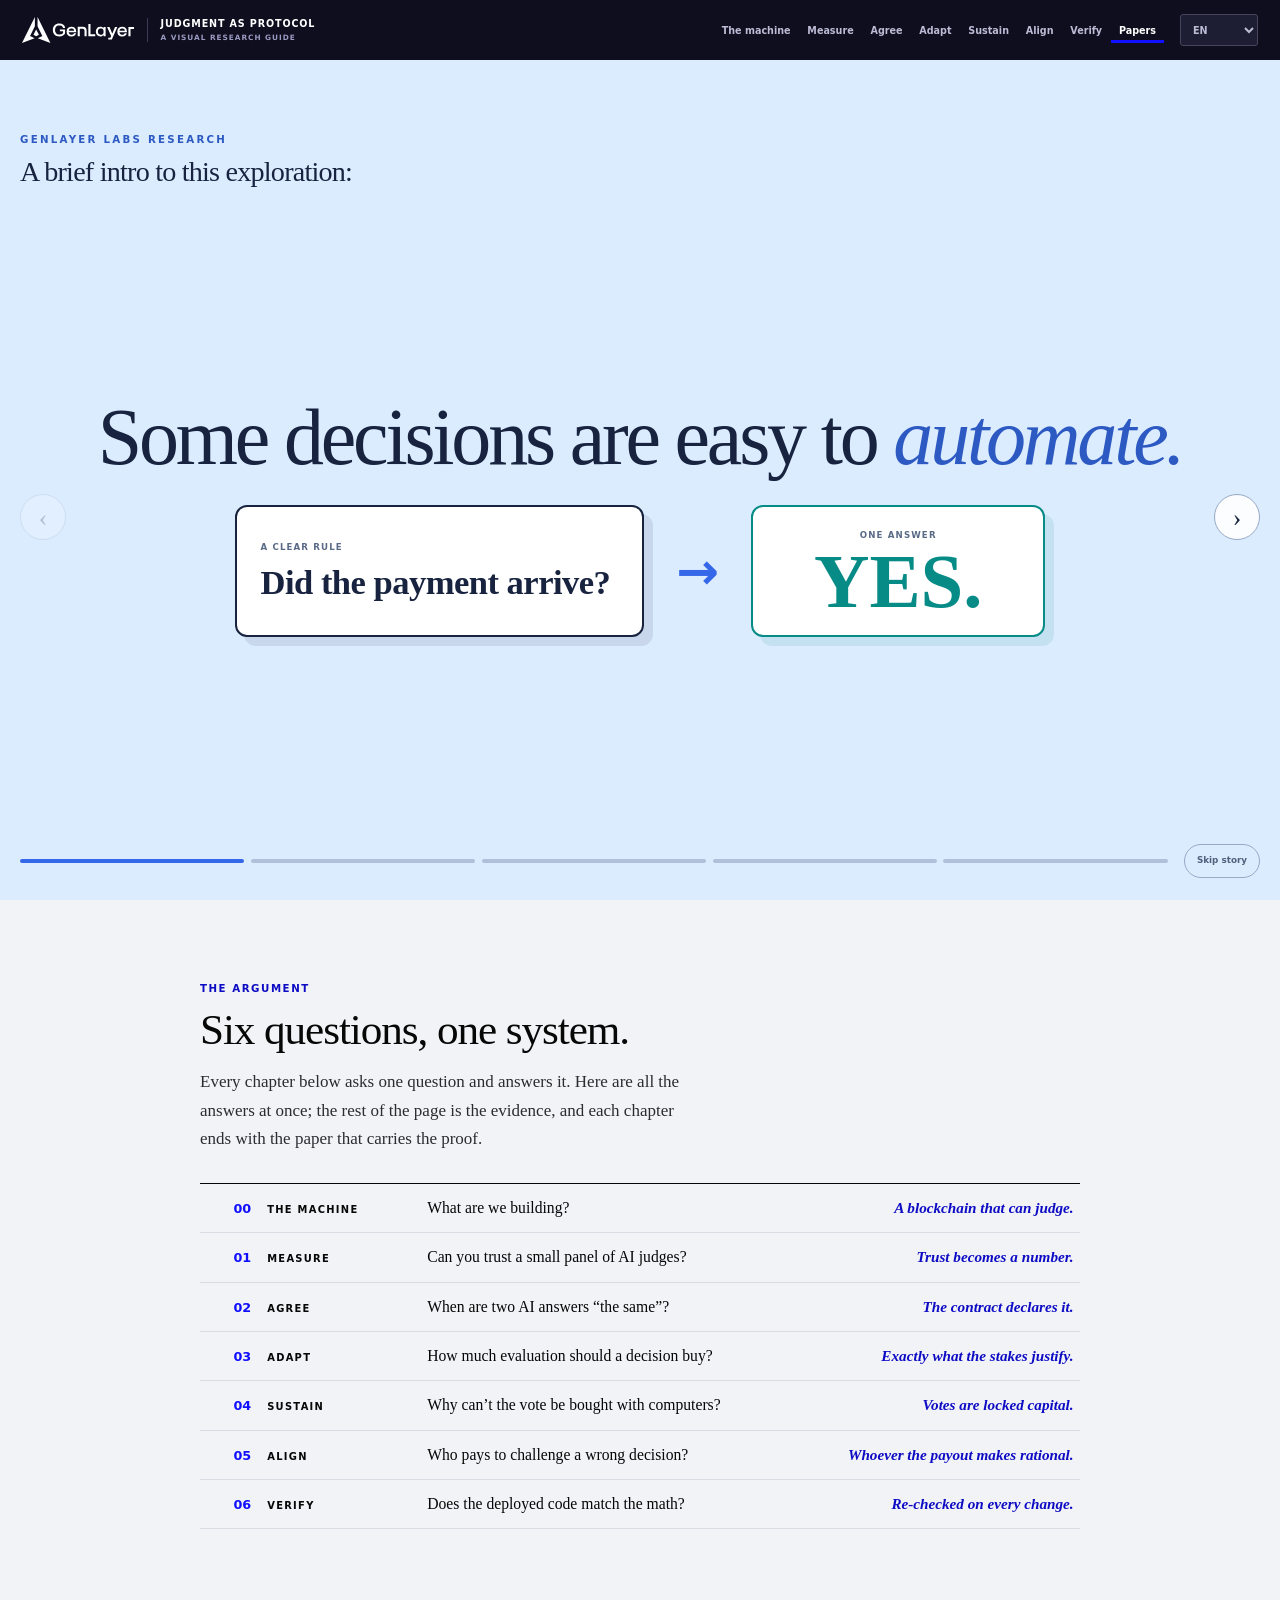
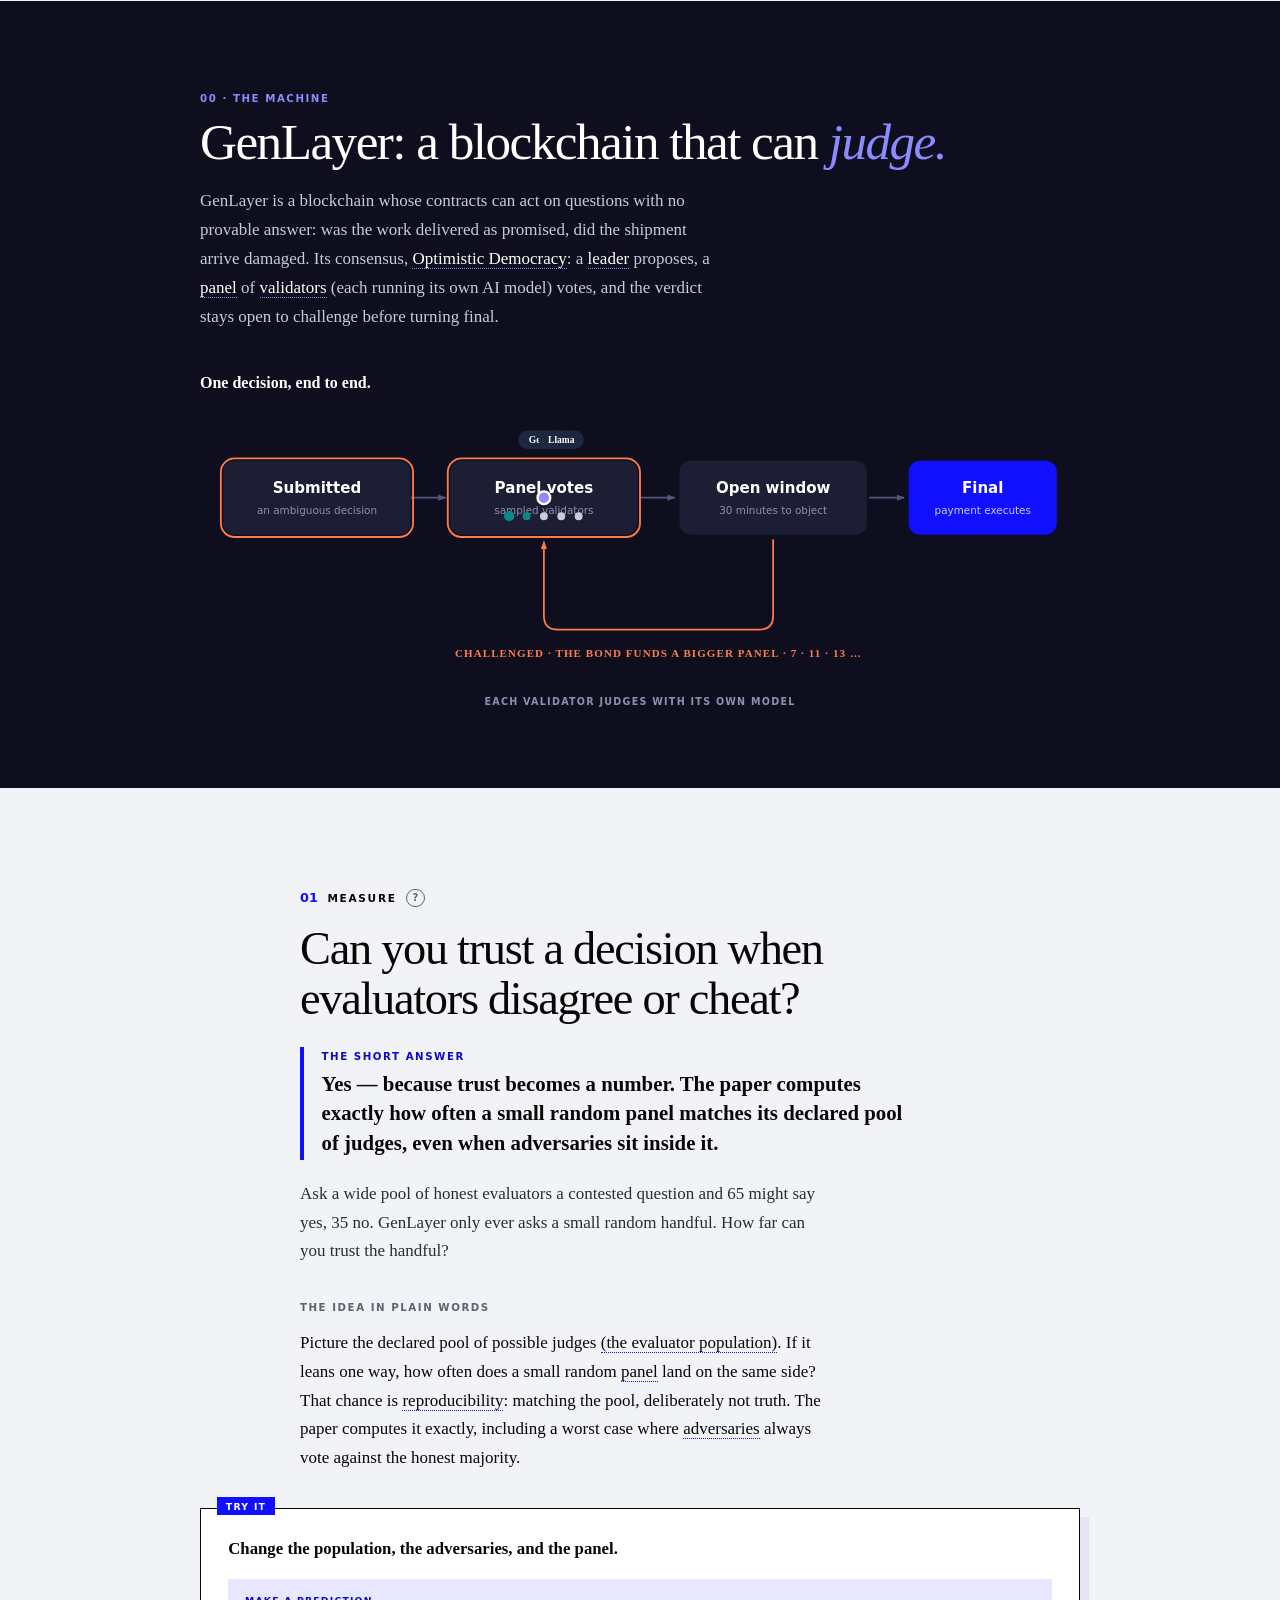
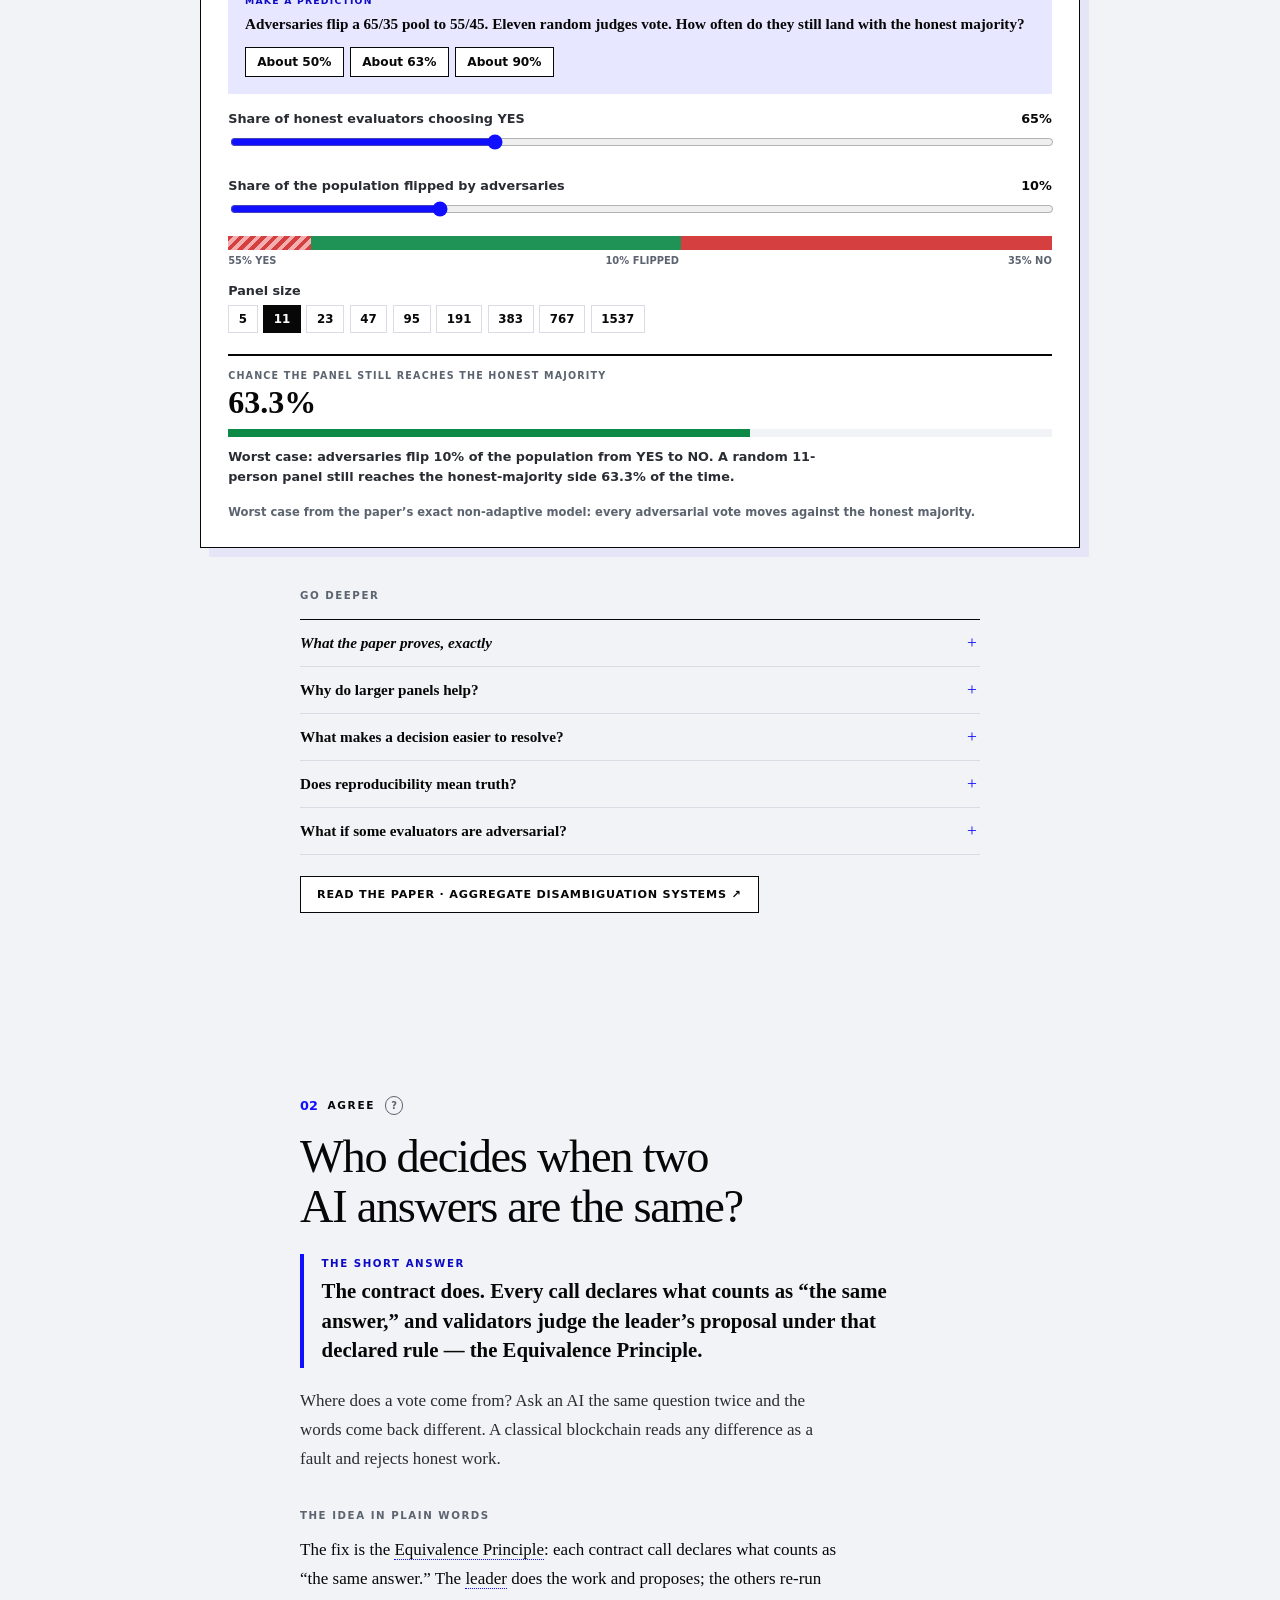
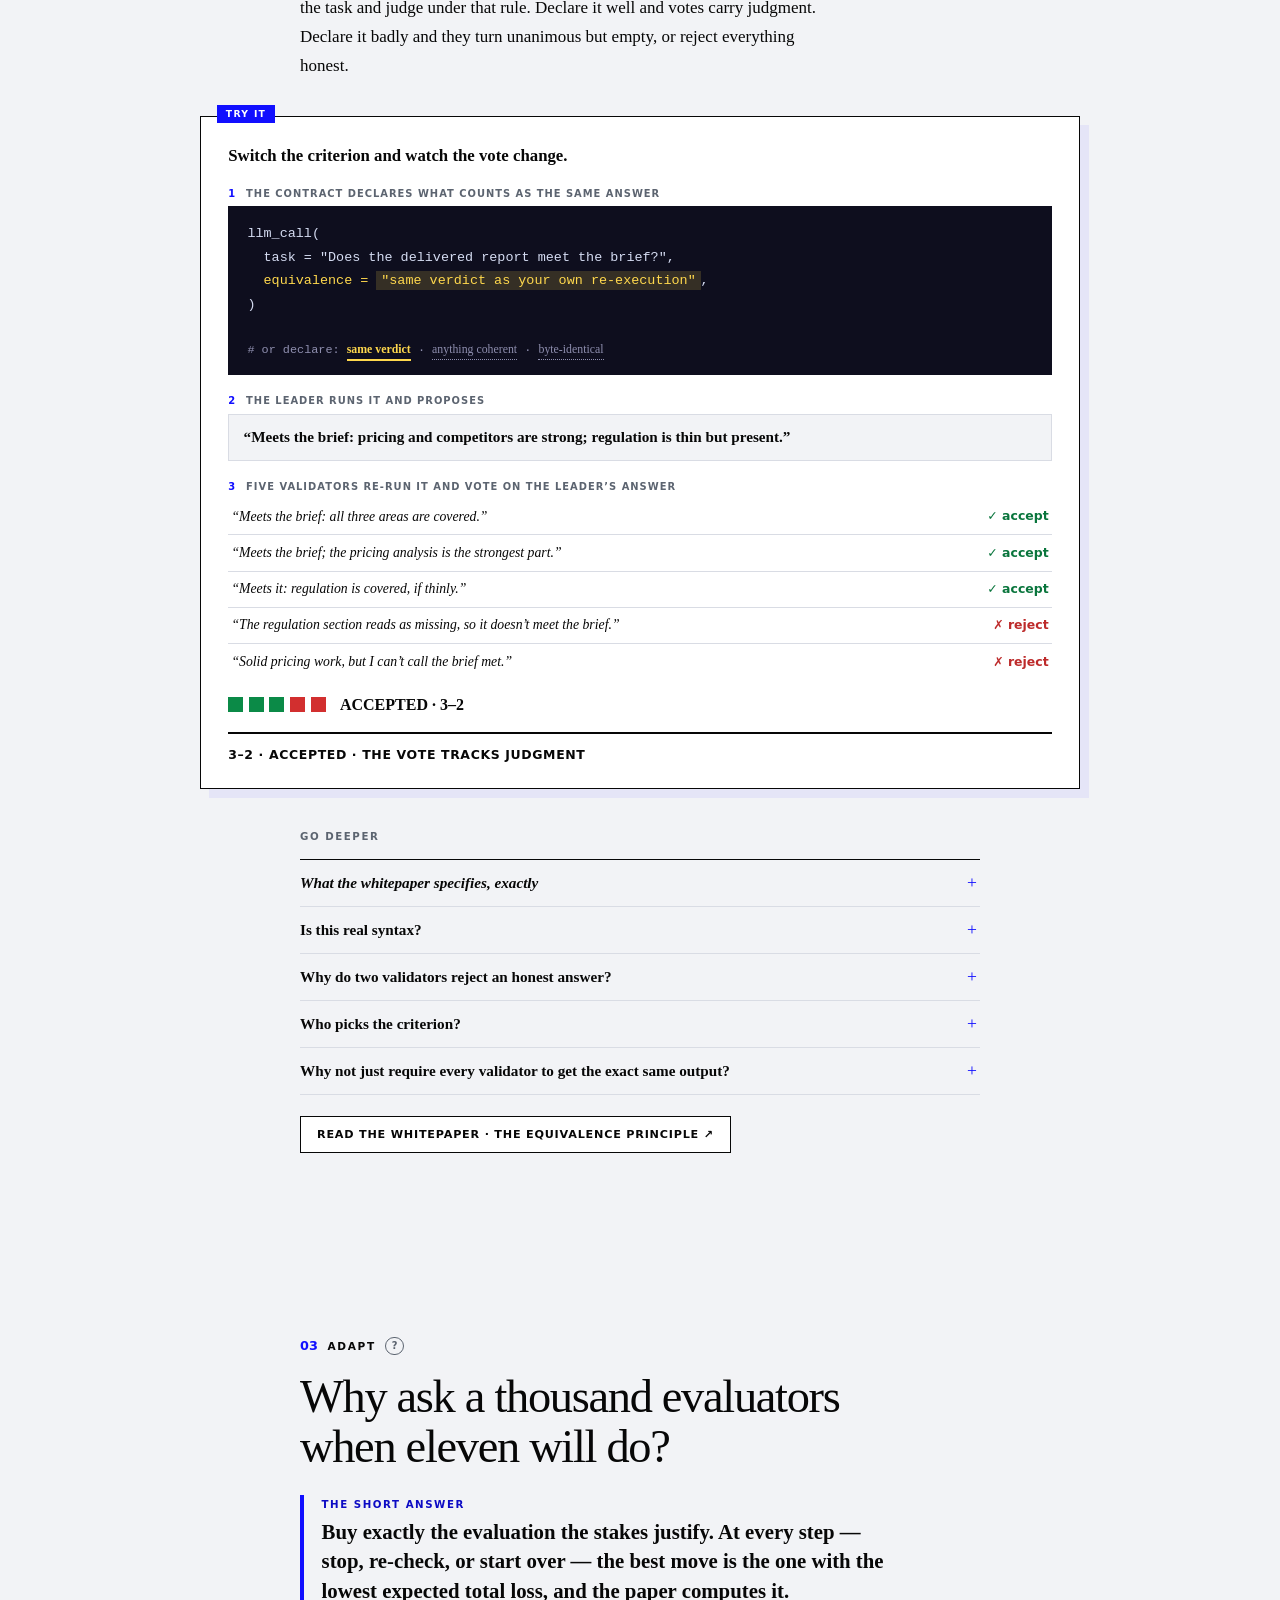
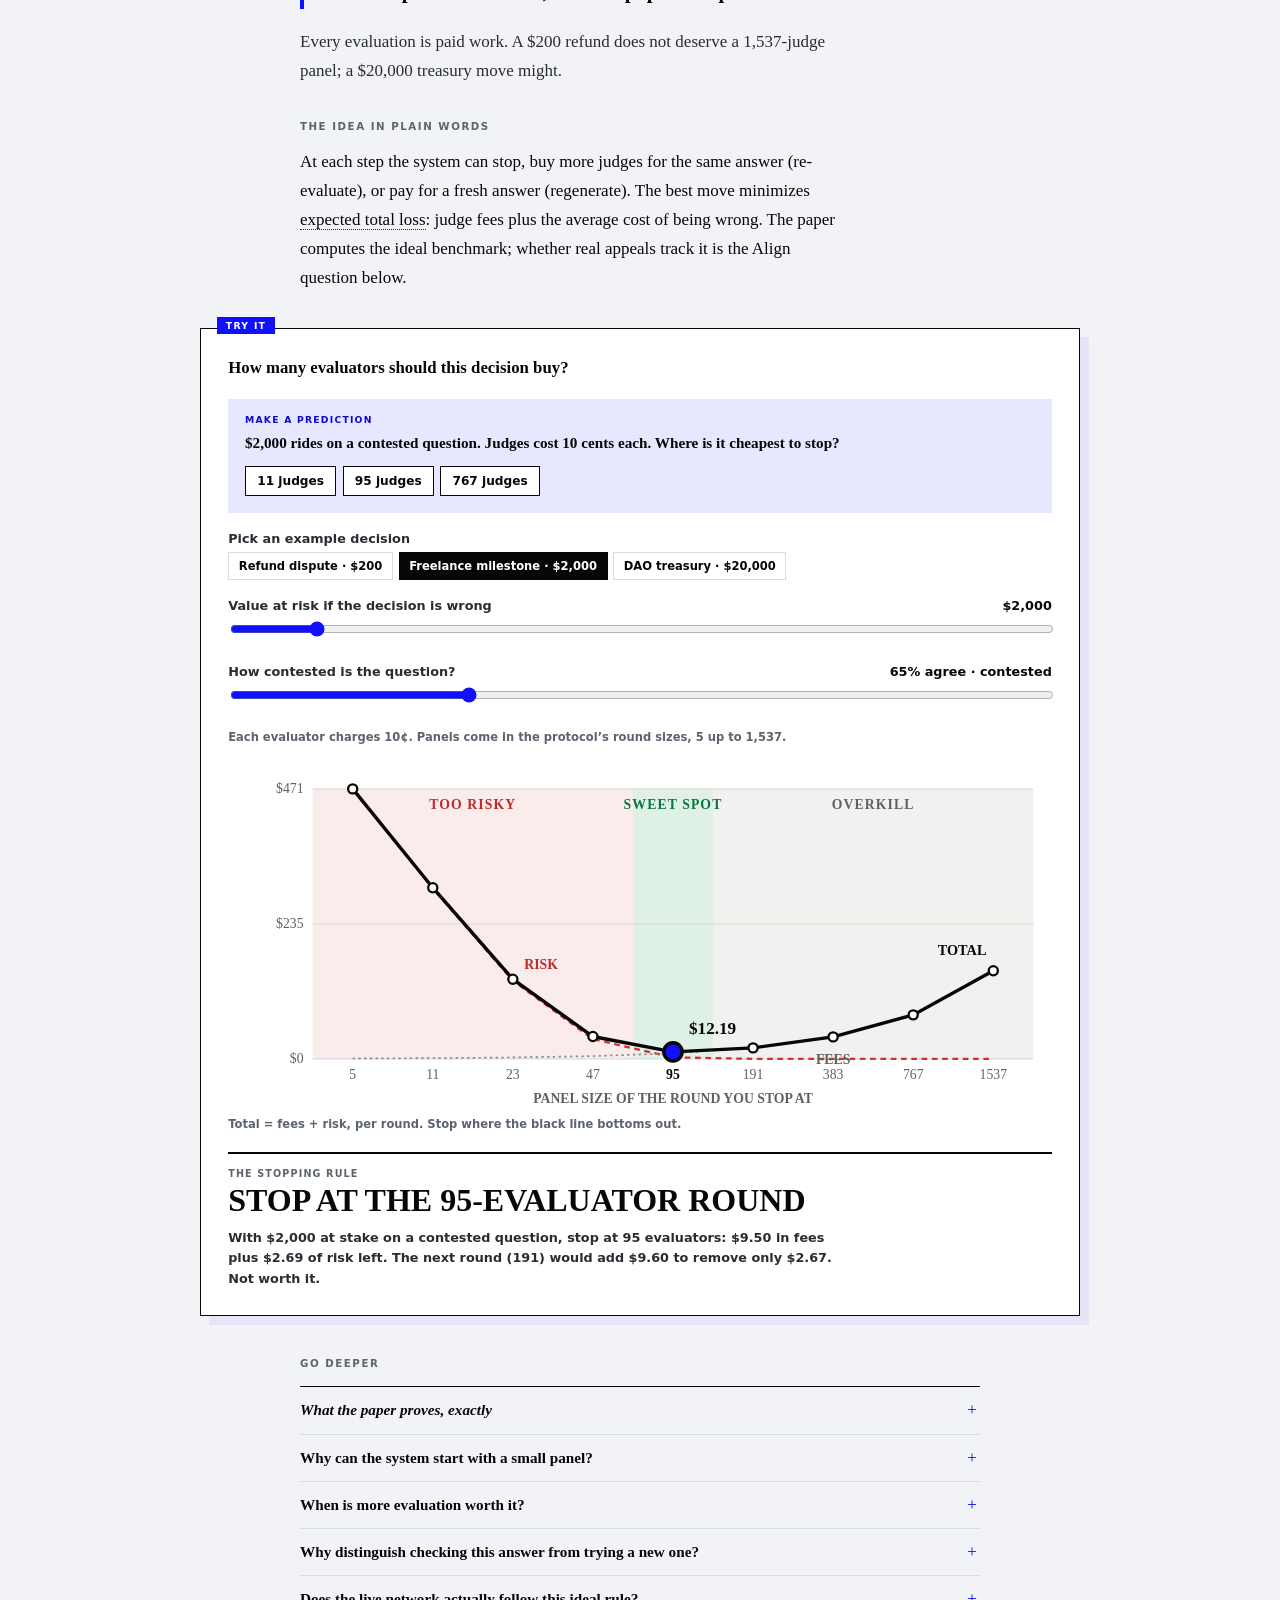
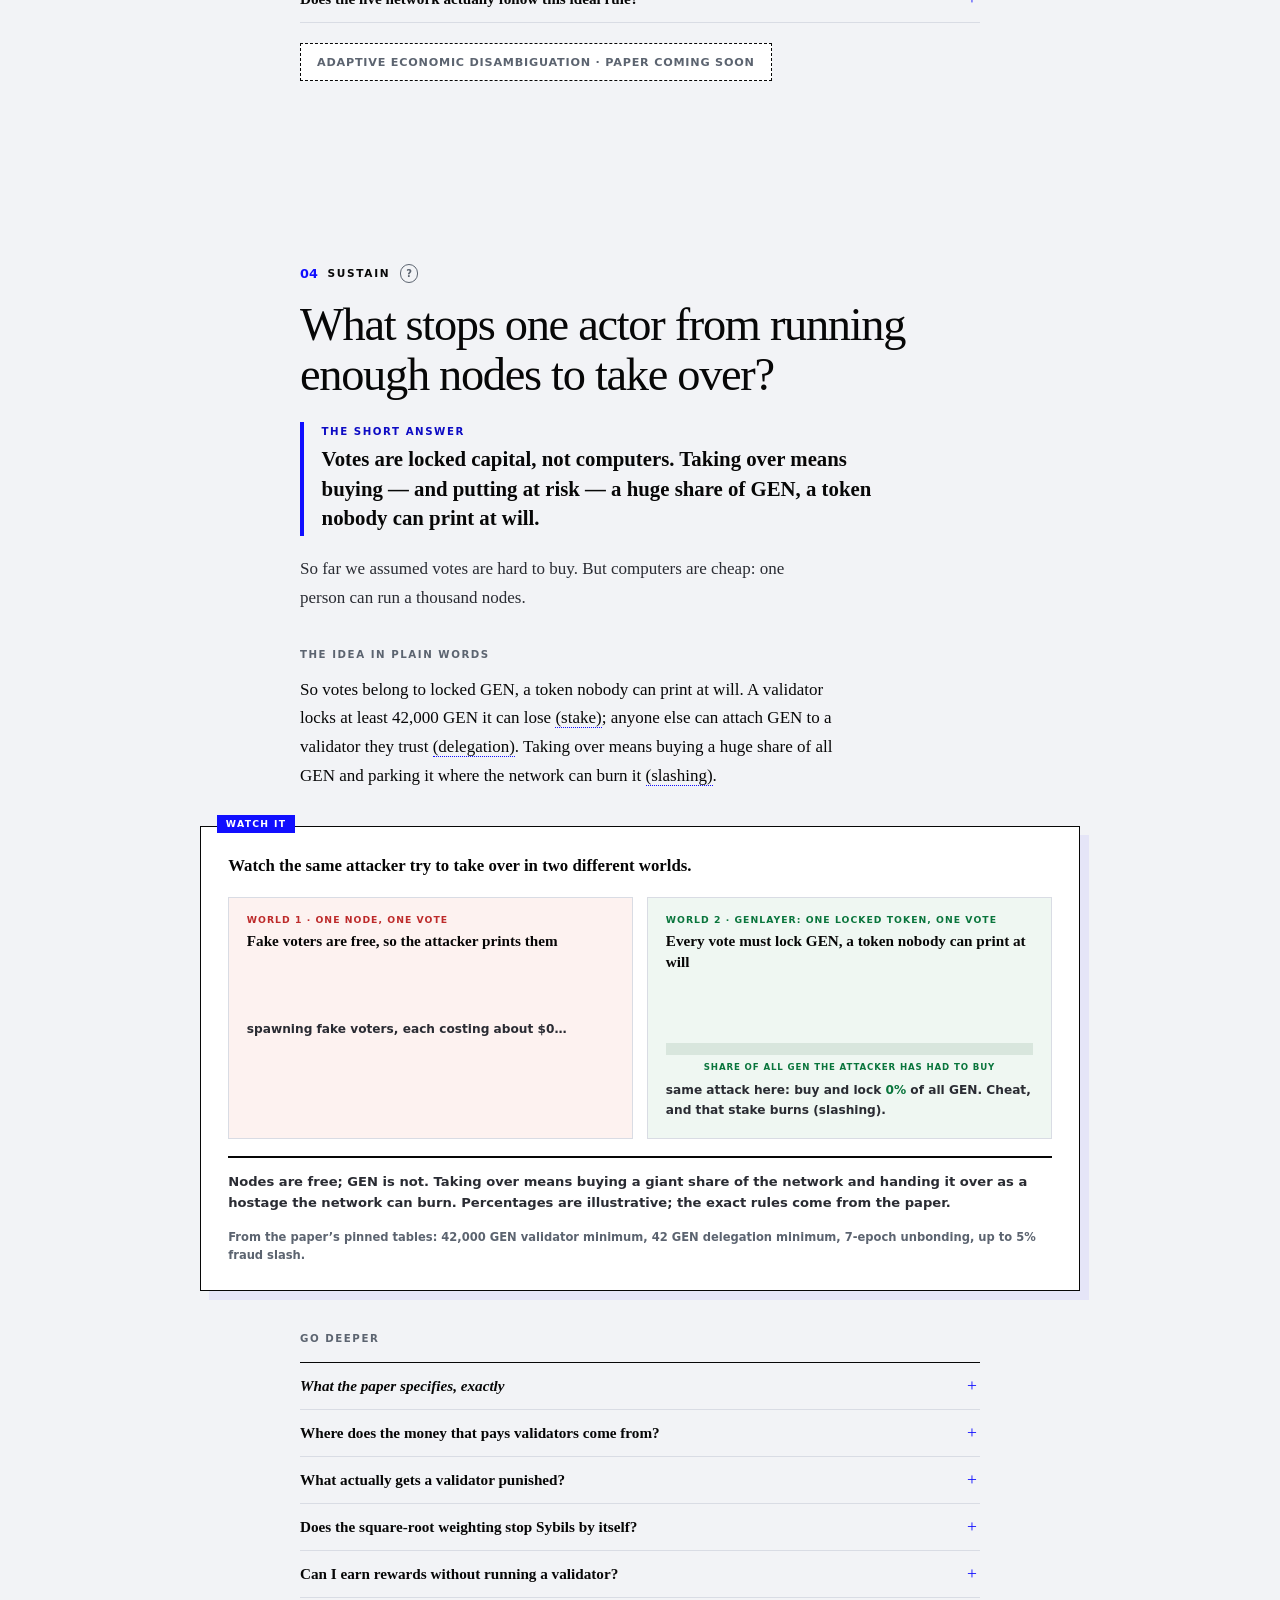
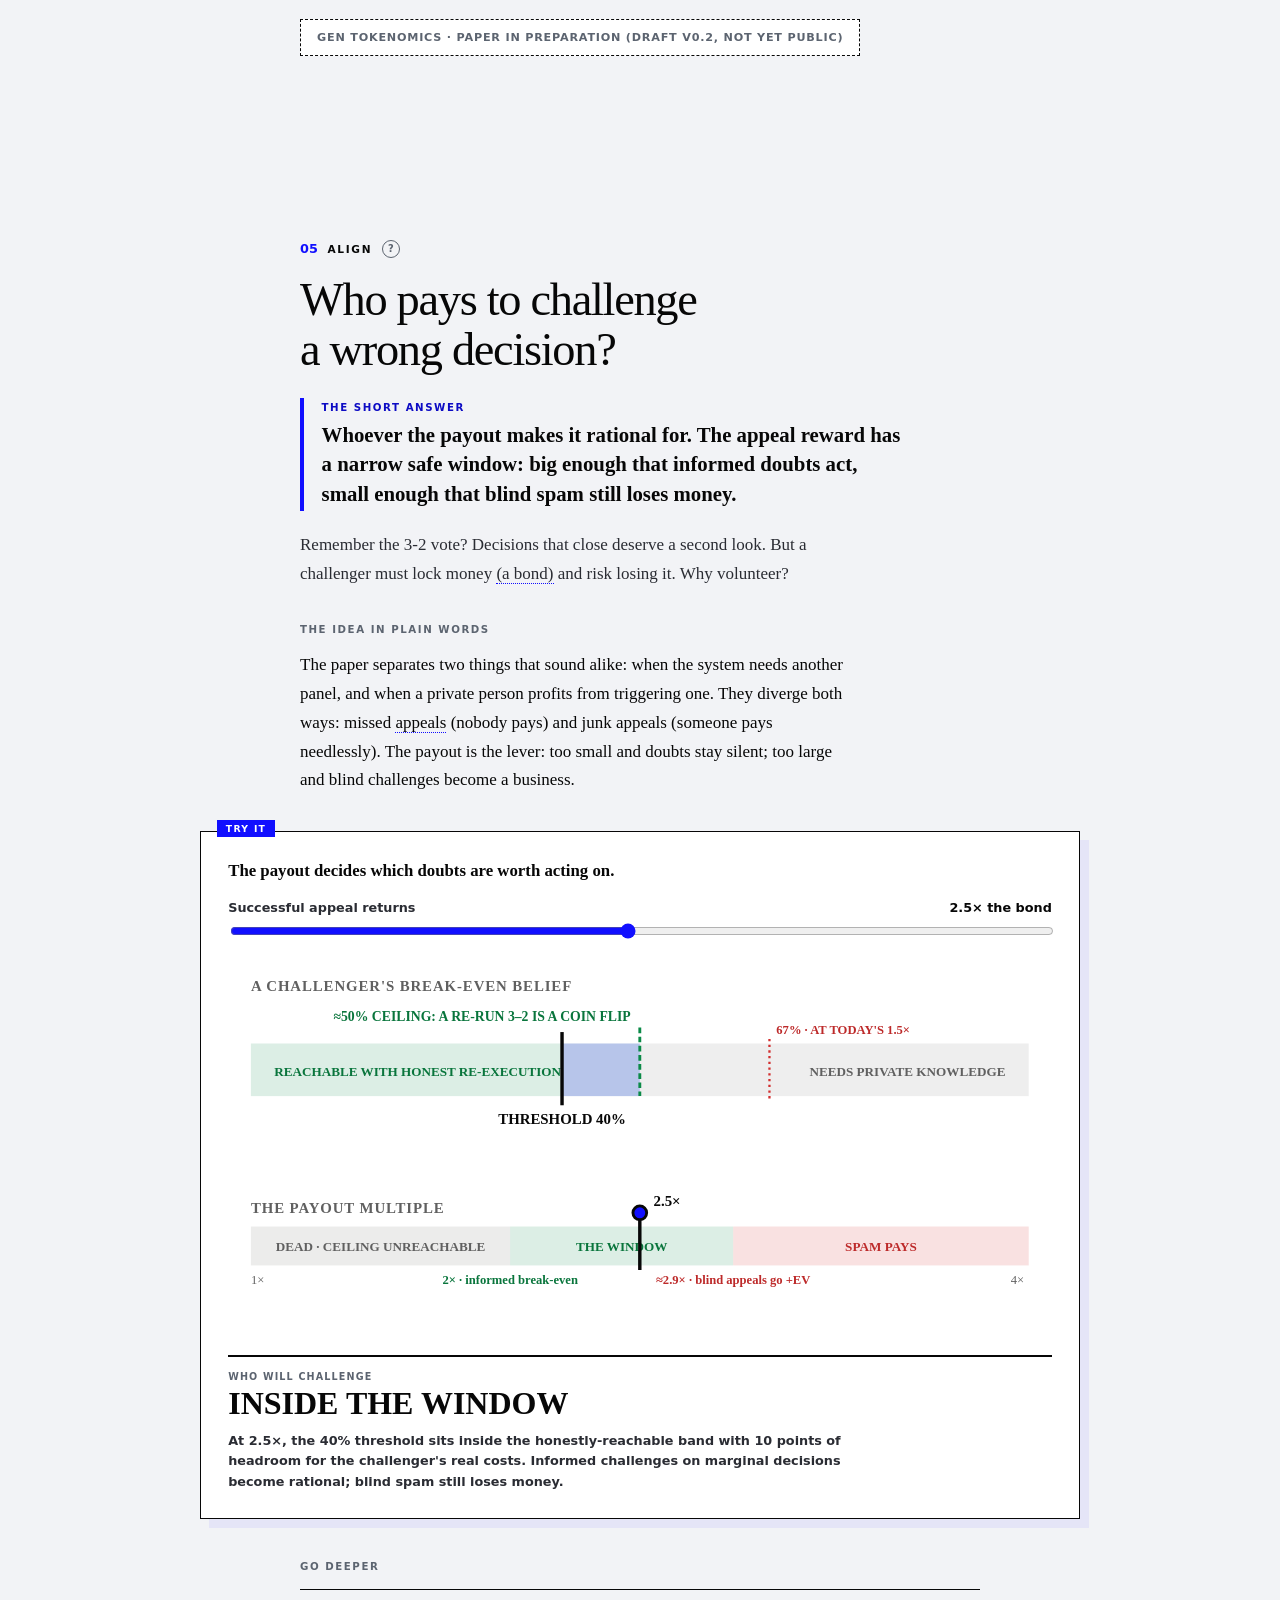
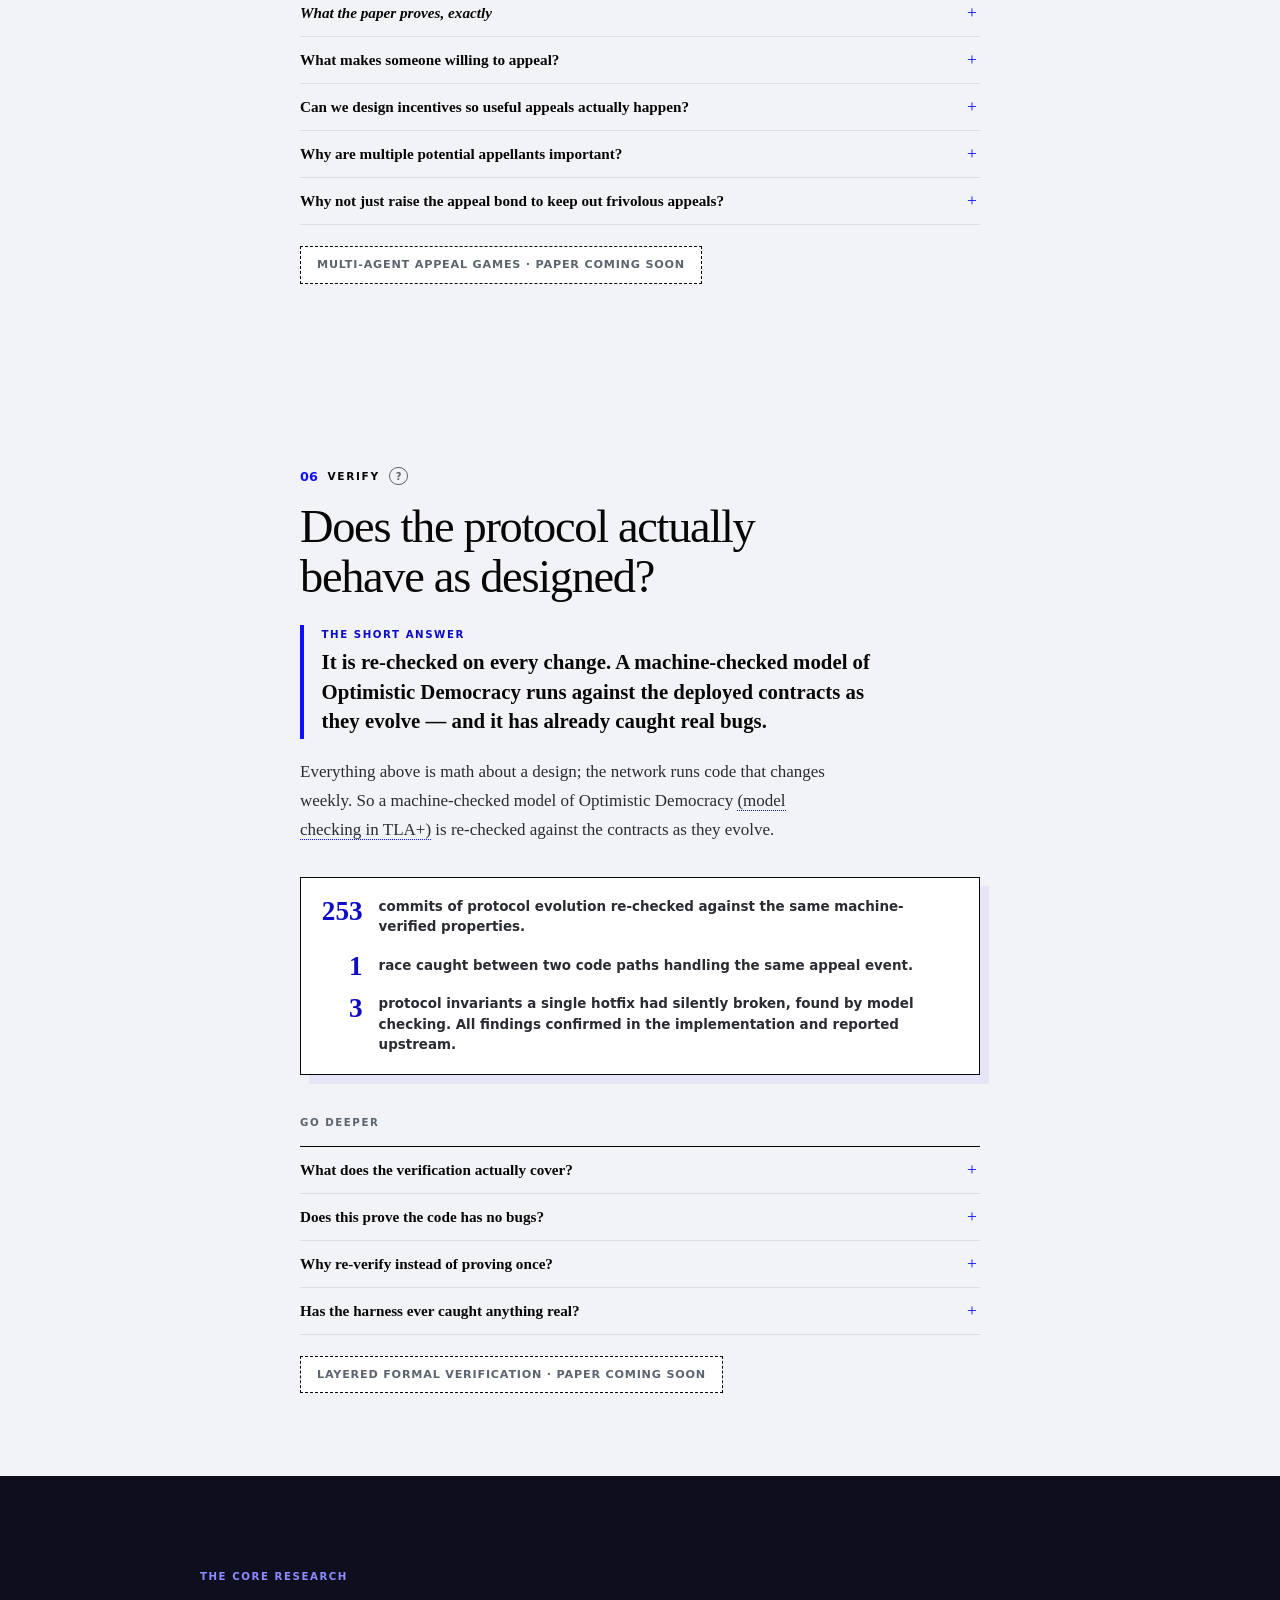
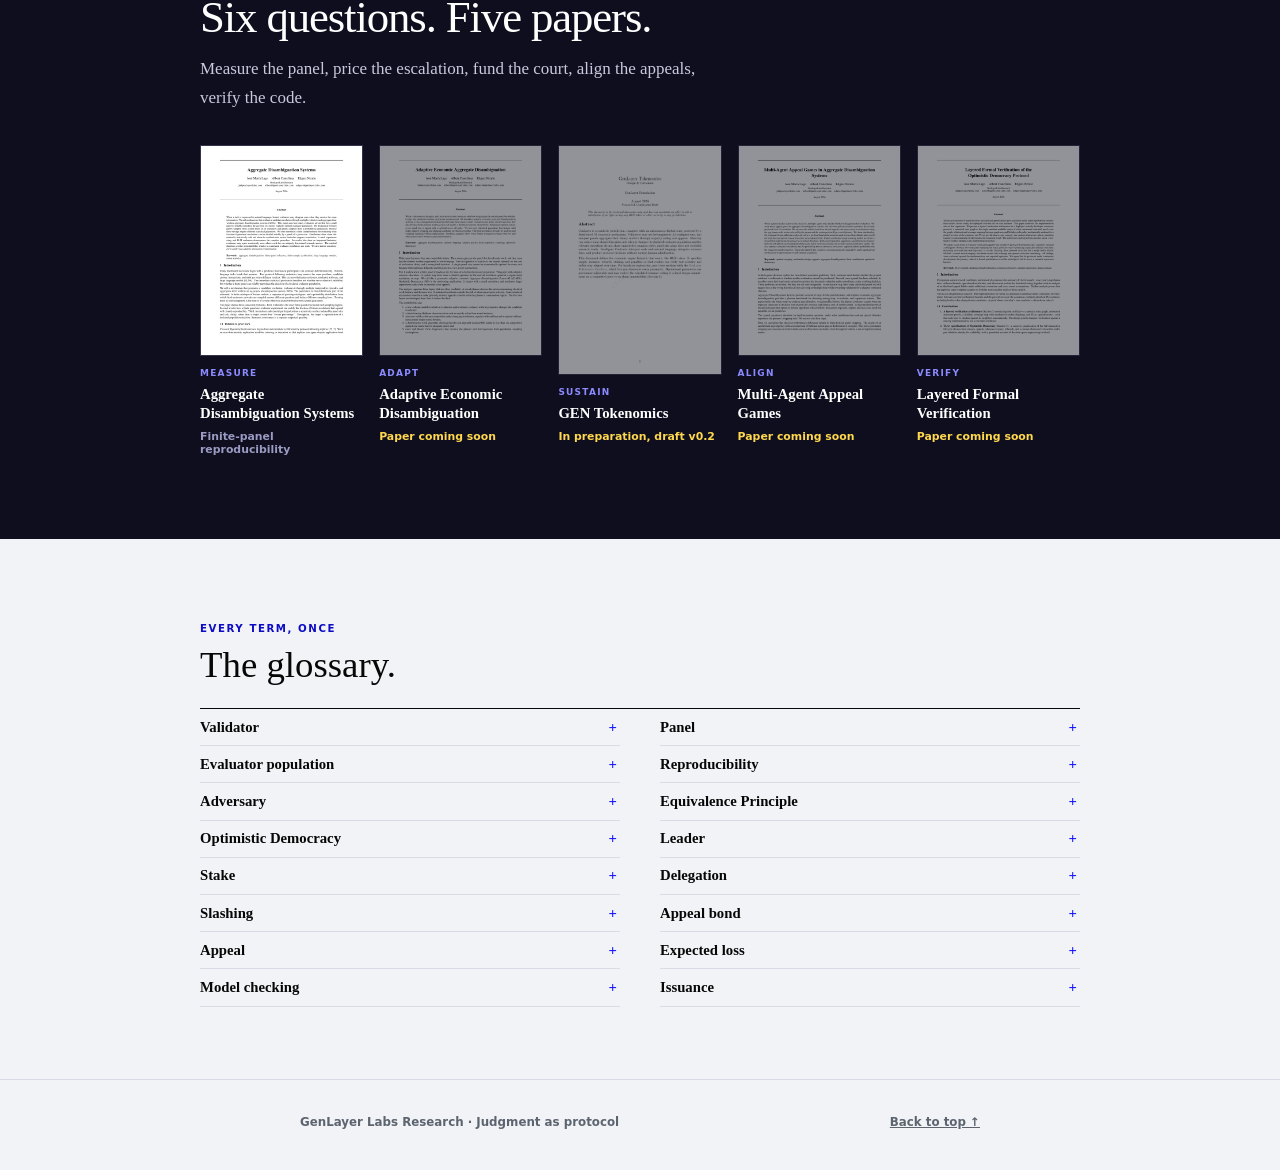
==== commit b13f7a2e: "Rename site brand to GenLayer Labs Research (source 0d36d97) Co-Authored-By: Claude Fable 5 <noreply" ====
--- a/index.html
+++ b/index.html
@@ -4,9 +4,9 @@
     <meta charset="UTF-8" />
     <meta name="viewport" content="width=device-width, initial-scale=1.0" />
     <meta name="description" content="How GenLayer’s research automates judgment with AI in adversarial environments: measure how reliable a decision is, adapt evaluation, and align incentives." />
-    <meta name="author" content="GenLayer Research" />
+    <meta name="author" content="GenLayer Labs Research" />
     <meta name="robots" content="index, follow, max-image-preview:large" />
-    <title>Aggregate Disambiguation Systems | GenLayer Research</title>
+    <title>Aggregate Disambiguation Systems | GenLayer Labs Research</title>
     <link rel="canonical" href="https://genlayerlabs.github.io/research/" />
     <link rel="alternate" hreflang="en" href="https://genlayerlabs.github.io/research/" />
     <link rel="alternate" hreflang="es" href="https://genlayerlabs.github.io/research/es/" />
@@ -18,8 +18,8 @@
     <link rel="icon" href="brand/genlayer-icon.svg?v=2" type="image/svg+xml" />
     <link rel="apple-touch-icon" href="brand/apple-touch-icon.png" />
     <meta property="og:type" content="website" />
-    <meta property="og:site_name" content="GenLayer Research" />
-    <meta property="og:title" content="Aggregate Disambiguation Systems | GenLayer Research" />
+    <meta property="og:site_name" content="GenLayer Labs Research" />
+    <meta property="og:title" content="Aggregate Disambiguation Systems | GenLayer Labs Research" />
     <meta property="og:description" content="How GenLayer’s research automates judgment with AI in adversarial environments: measure how reliable a decision is, adapt evaluation, and align incentives." />
     <meta property="og:url" content="https://genlayerlabs.github.io/research/" />
     <meta property="og:locale" content="en_US" />
@@ -28,7 +28,7 @@
     <meta property="og:image:height" content="630" />
     <meta property="og:image:alt" content="Aggregate Disambiguation Systems: a visual research guide" />
     <meta name="twitter:card" content="summary_large_image" />
-    <meta name="twitter:title" content="Aggregate Disambiguation Systems | GenLayer Research" />
+    <meta name="twitter:title" content="Aggregate Disambiguation Systems | GenLayer Labs Research" />
     <meta name="twitter:description" content="How GenLayer’s research automates judgment with AI in adversarial environments: measure how reliable a decision is, adapt evaluation, and align incentives." />
     <meta name="twitter:image" content="https://genlayerlabs.github.io/research/brand/aggregate-disambiguation-social.png" />
     <meta name="twitter:image:alt" content="Aggregate Disambiguation Systems: a visual research guide" />
@@ -69,7 +69,7 @@
             "@type": "WebSite",
             "@id": "https://genlayerlabs.github.io/research/#website",
             "url": "https://genlayerlabs.github.io/research/",
-            "name": "GenLayer Research",
+            "name": "GenLayer Labs Research",
             "publisher": {
               "@id": "https://genlayer.com/#organization"
             },
@@ -85,7 +85,7 @@
             "@type": "CollectionPage",
             "@id": "https://genlayerlabs.github.io/research/#guide",
             "url": "https://genlayerlabs.github.io/research/",
-            "name": "Aggregate Disambiguation Systems | GenLayer Research",
+            "name": "Aggregate Disambiguation Systems | GenLayer Labs Research",
             "description": "How GenLayer’s research automates judgment with AI in adversarial environments: measure how reliable a decision is, adapt evaluation, and align incentives.",
             "isPartOf": {
               "@id": "https://genlayerlabs.github.io/research/#website"
@@ -380,8 +380,8 @@
         ]
       }
     </script>
-    <link rel="stylesheet" href="bridge-compact.css?v=mtiminm3" />
-    <link rel="stylesheet" href="bridge-critical.css?v=mtiminm3" />
+    <link rel="stylesheet" href="bridge-compact.css?v=mtiohcvh" />
+    <link rel="stylesheet" href="bridge-critical.css?v=mtiohcvh" />
   </head>
   <body>
 
@@ -406,7 +406,7 @@
 
   <section class="bi-onboard critical-onboard" aria-label="Why ambiguous judgment needs a system">
     <div class="bi-overview">
-      <p class="bi-overview-kicker">GENLAYER RESEARCH</p>
+      <p class="bi-overview-kicker">GENLAYER LABS RESEARCH</p>
       <p class="bi-overview-title">A brief intro to this exploration:</p>
     </div>
     <div class="bi-stage">
@@ -803,7 +803,7 @@
 </main>
 
 <footer>
-  <div class="spine"><span>GenLayerLabs Research · Judgment as protocol</span><a href="#top">Back to top ↑</a></div>
+  <div class="spine"><span>GenLayer Labs Research · Judgment as protocol</span><a href="#top">Back to top ↑</a></div>
 </footer>
 
     <script>
@@ -1255,6 +1255,6 @@
       } else cycle();
     })();
     </script>
-    <script src="bridge-critical.js?v=mtiminm3"></script>
+    <script src="bridge-critical.js?v=mtiohcvh"></script>
   </body>
 </html>
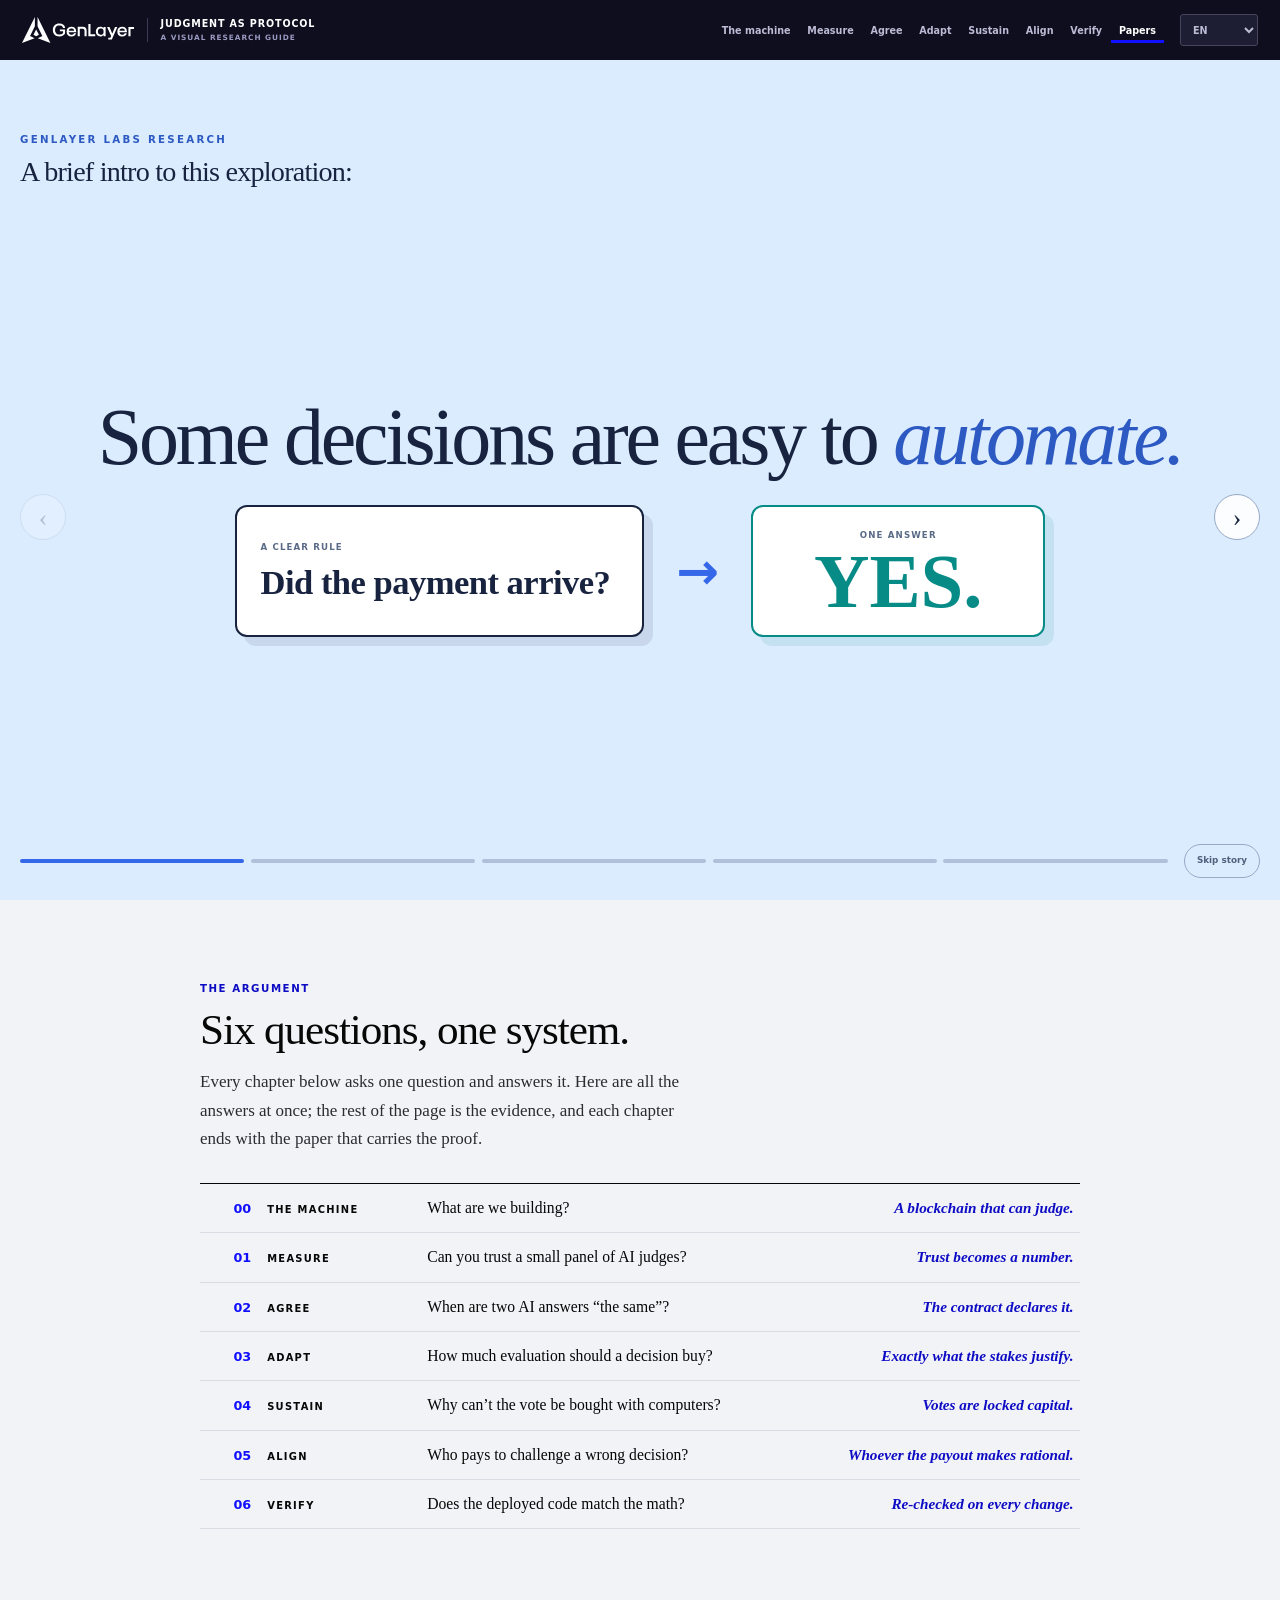
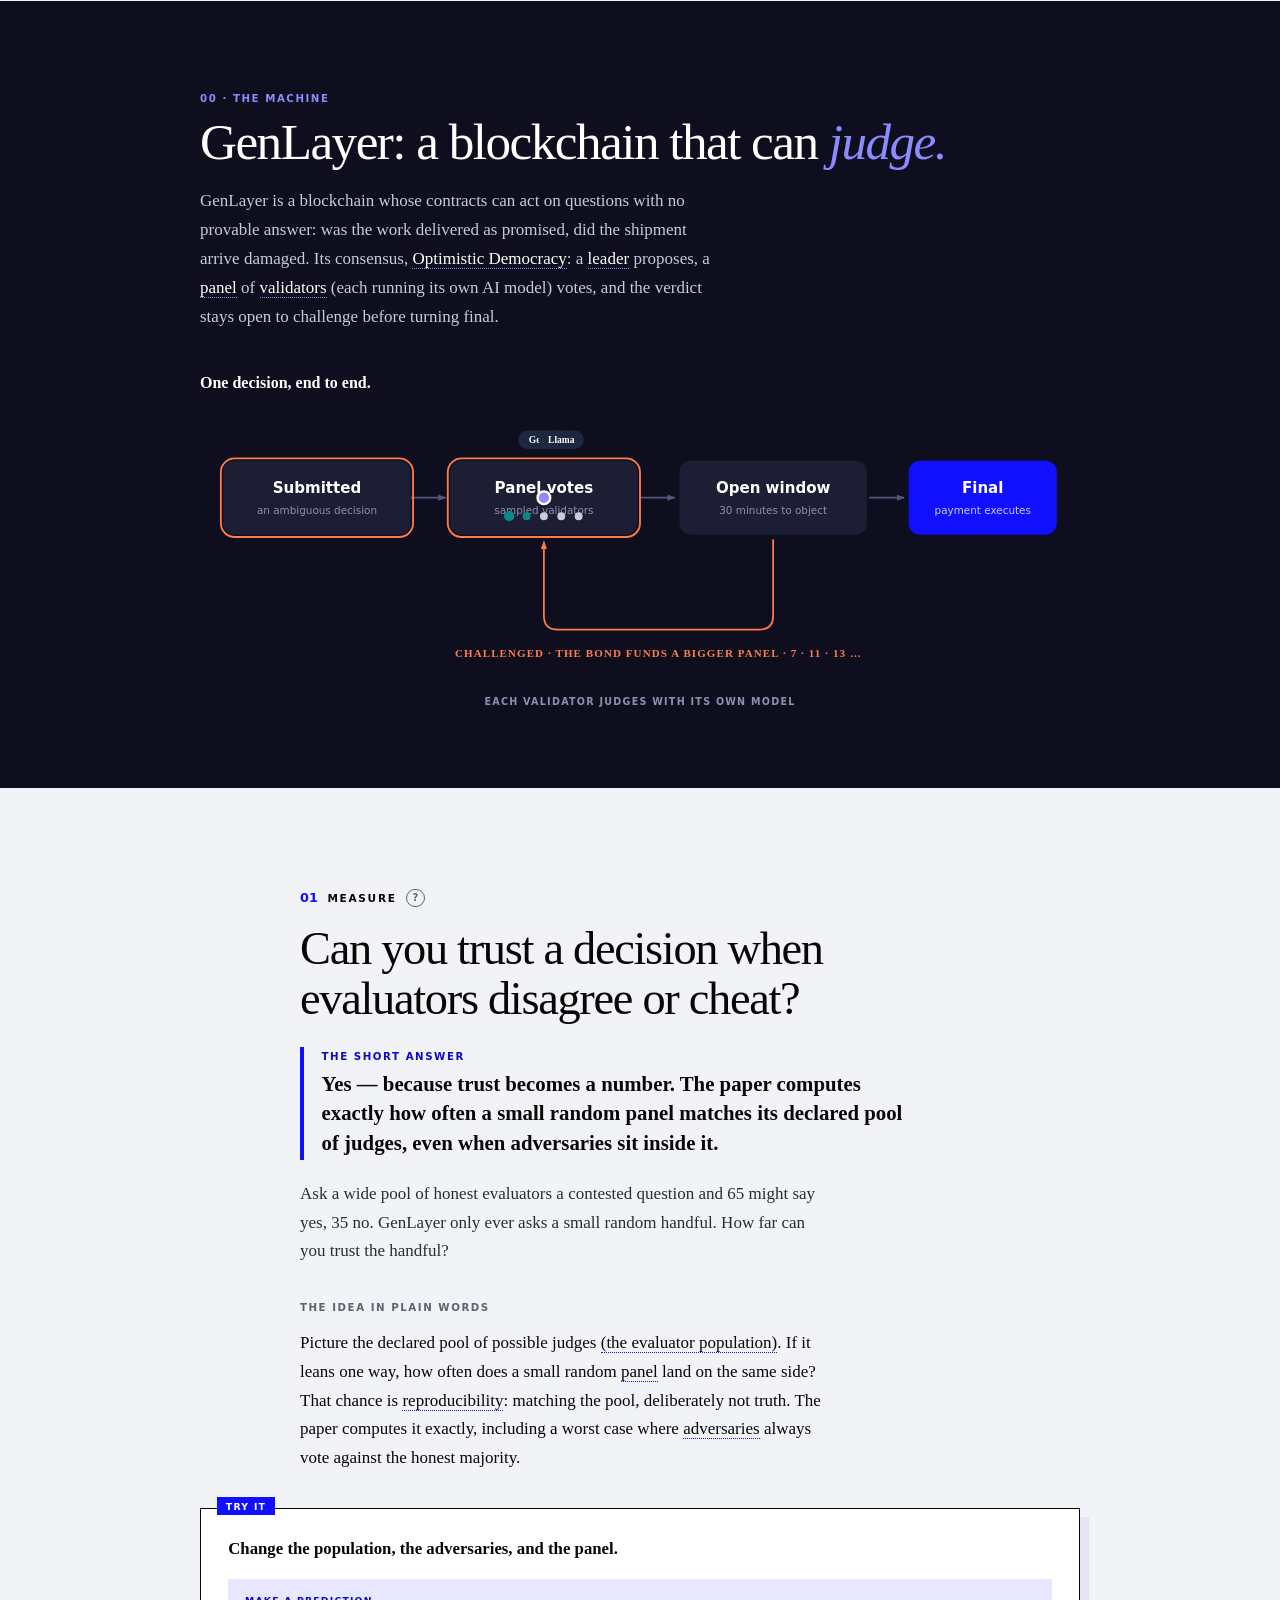
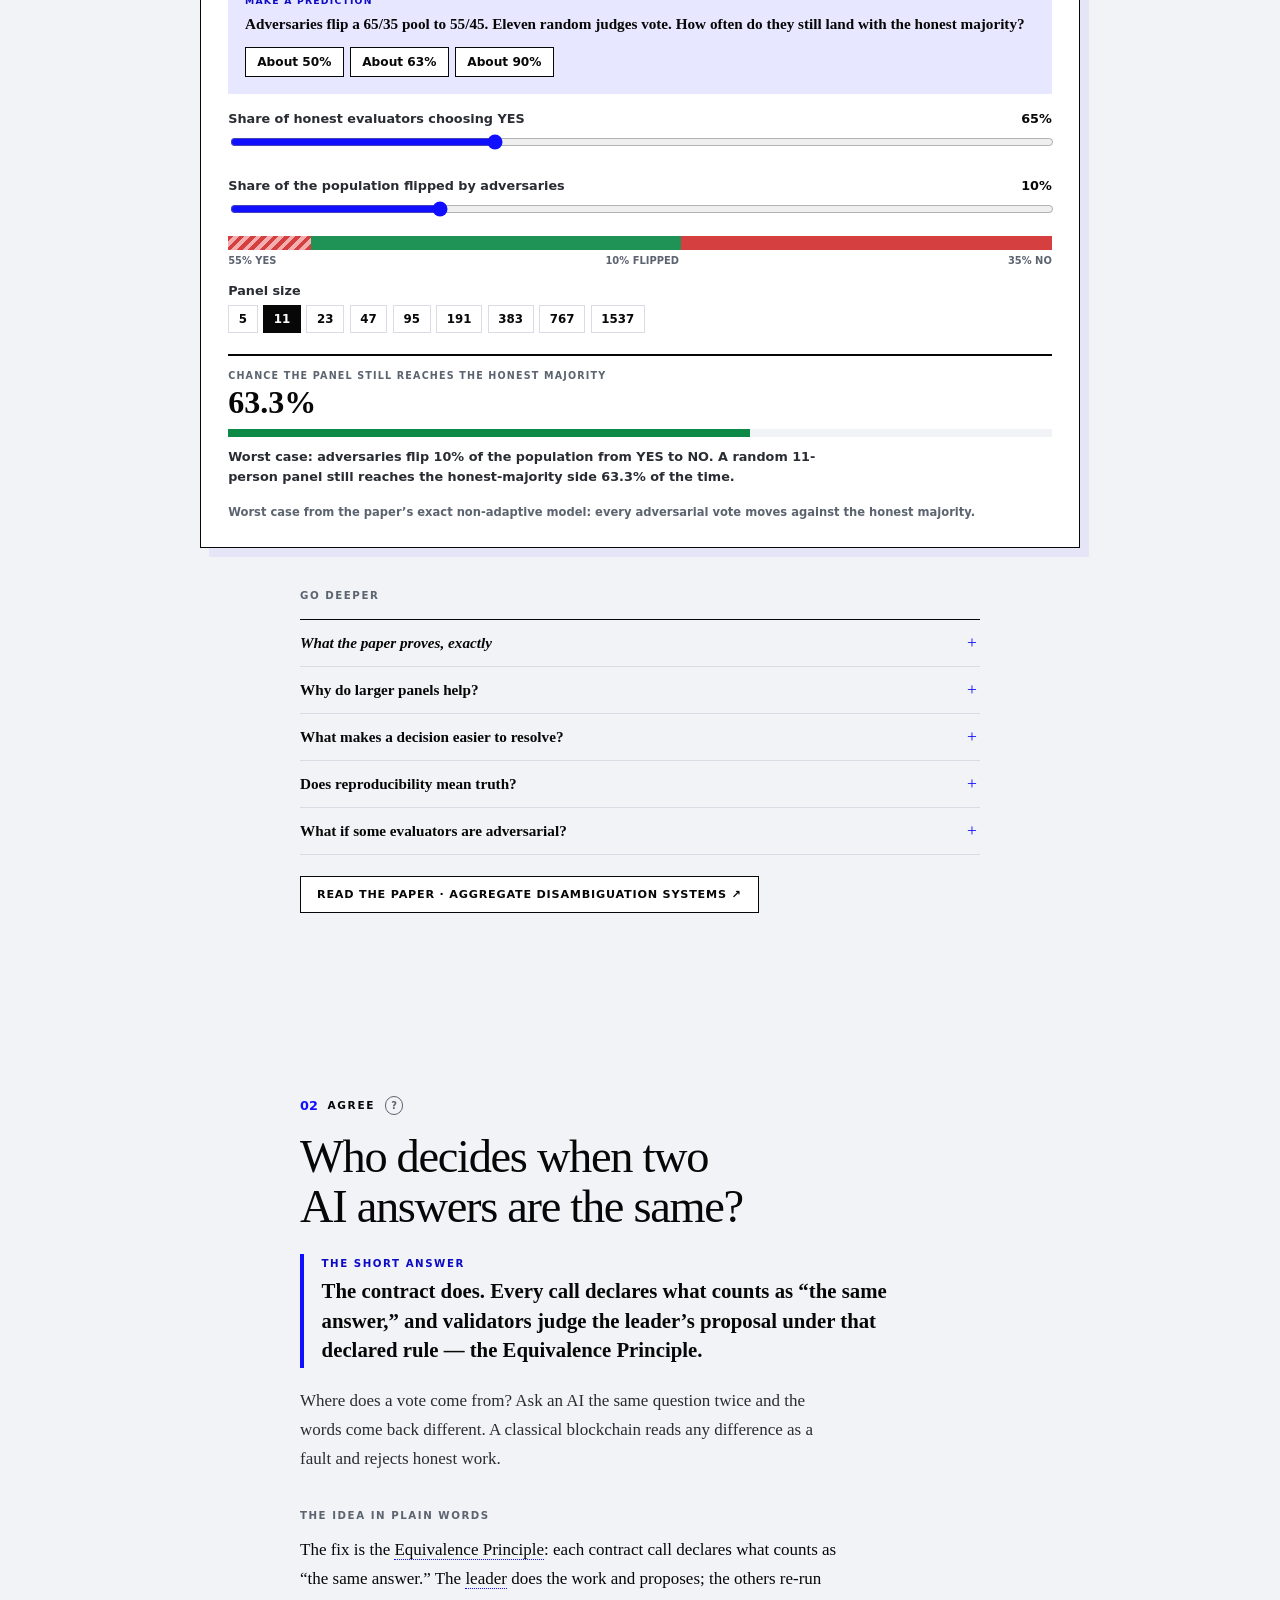
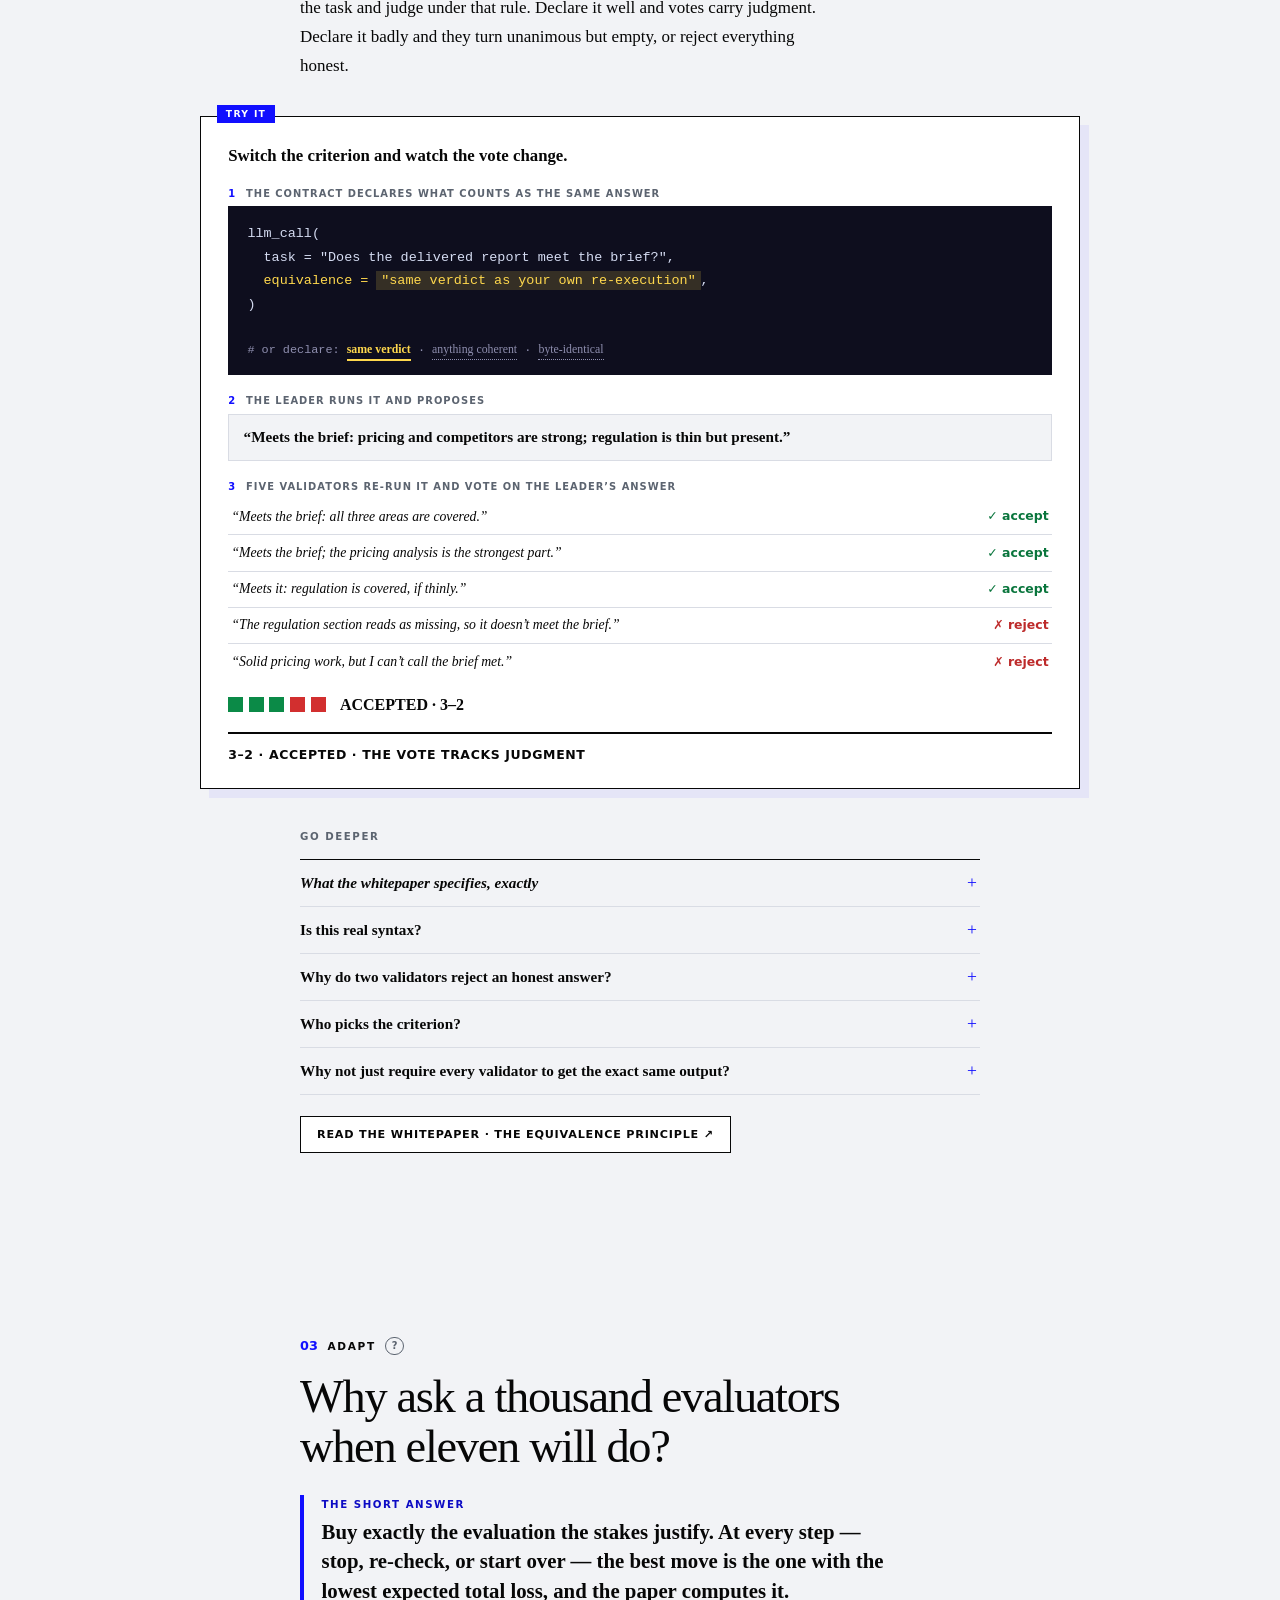
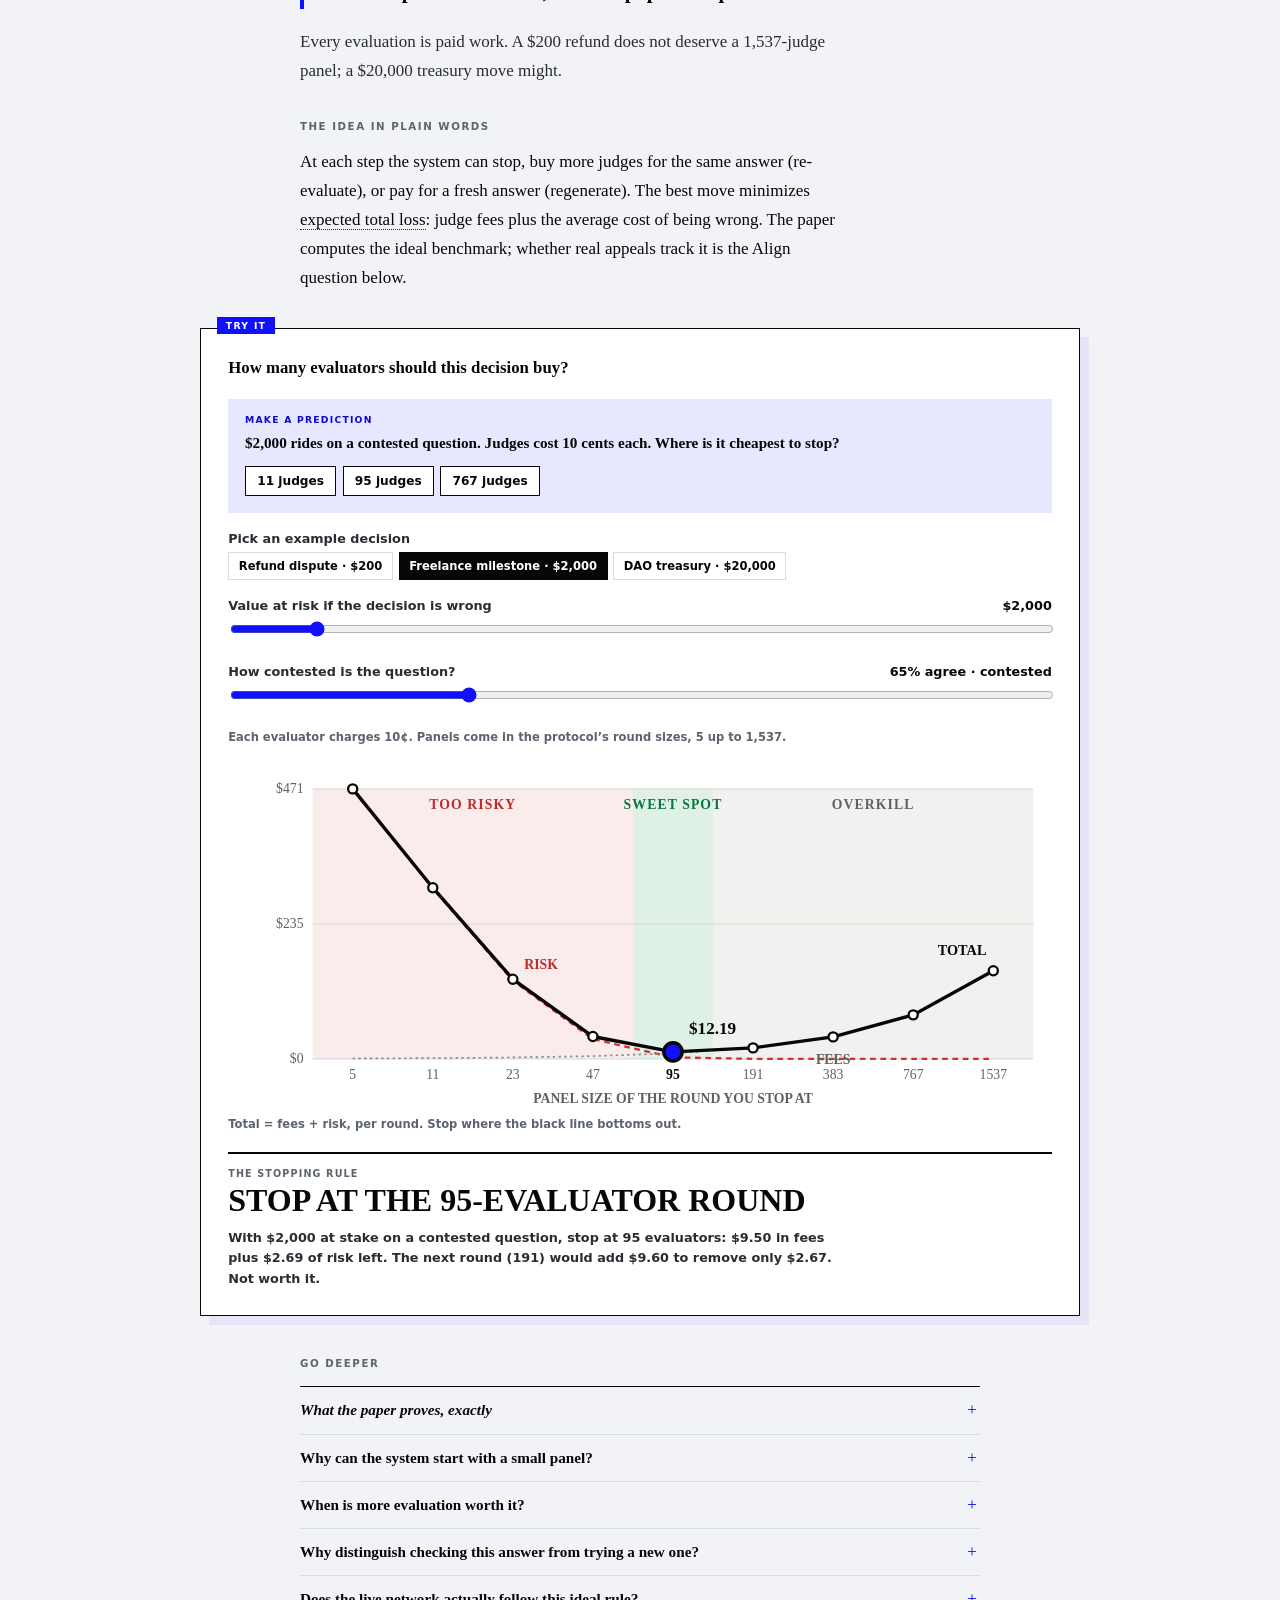
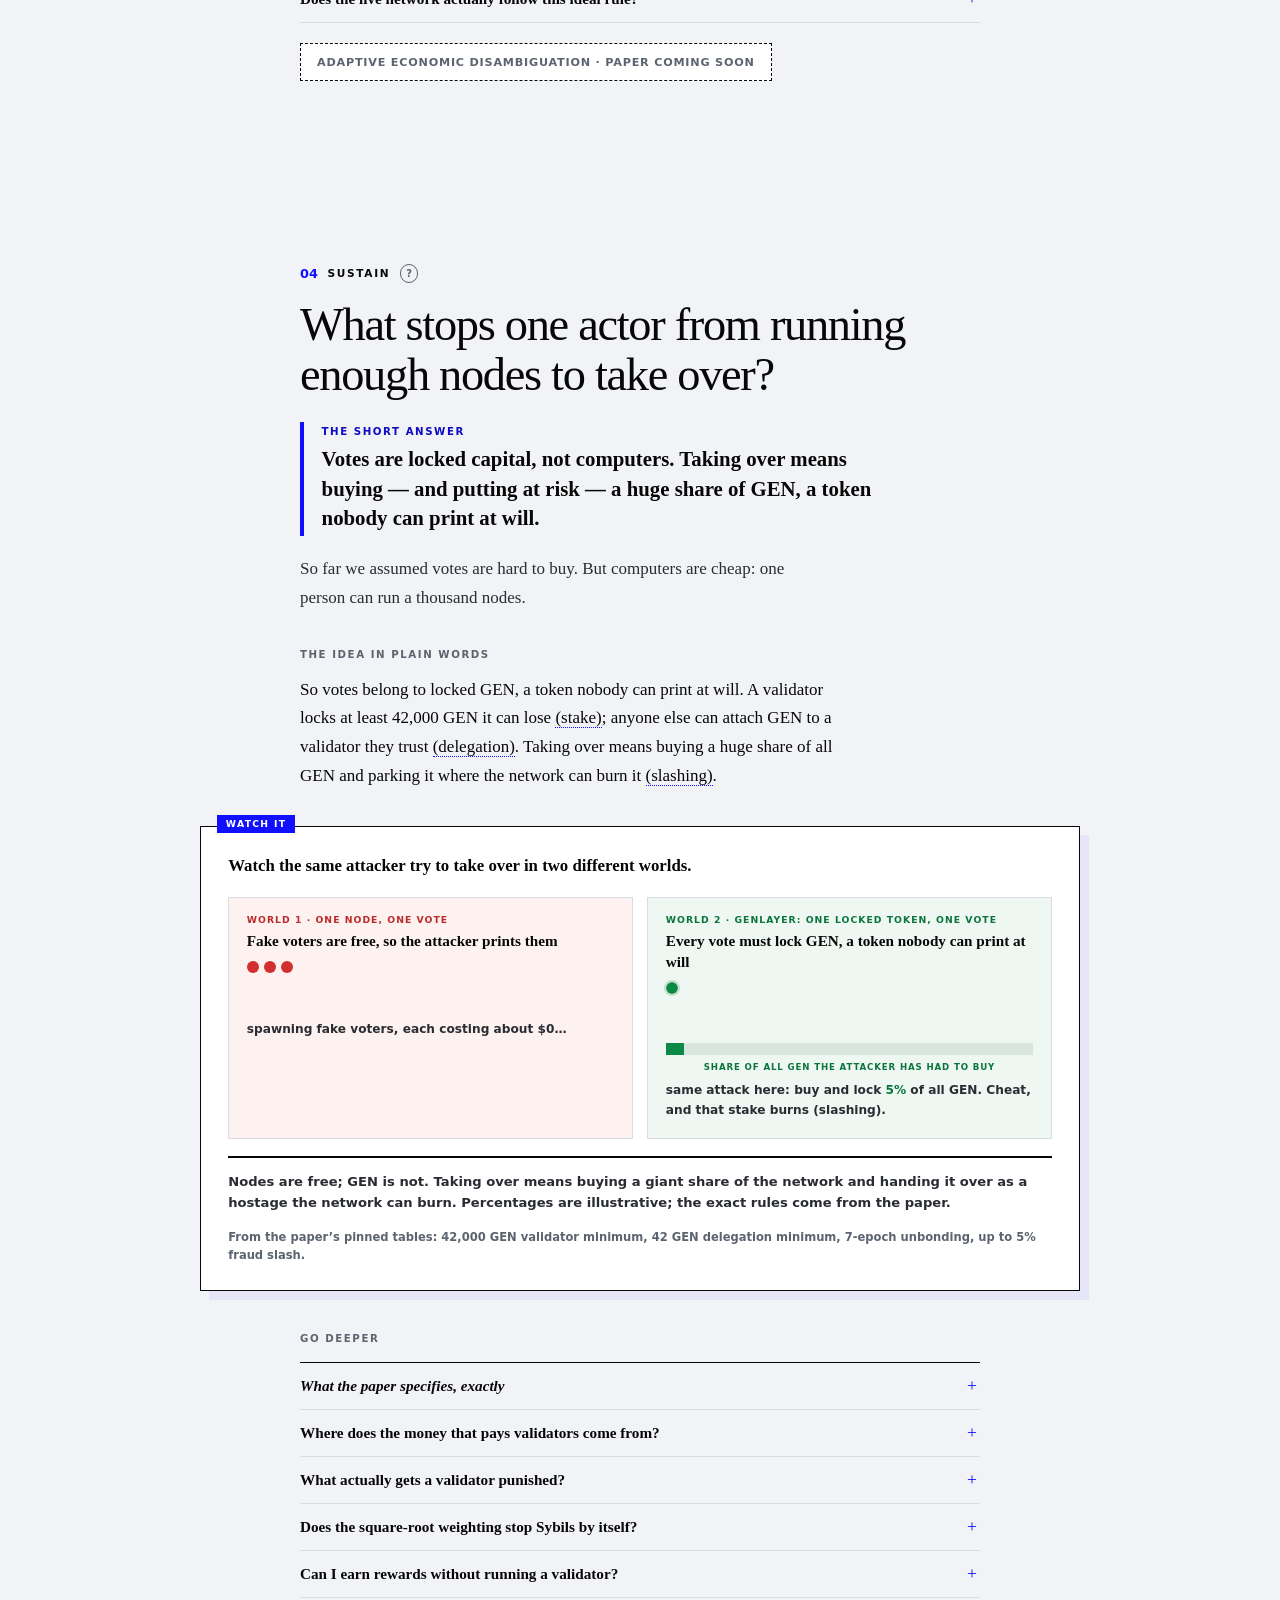
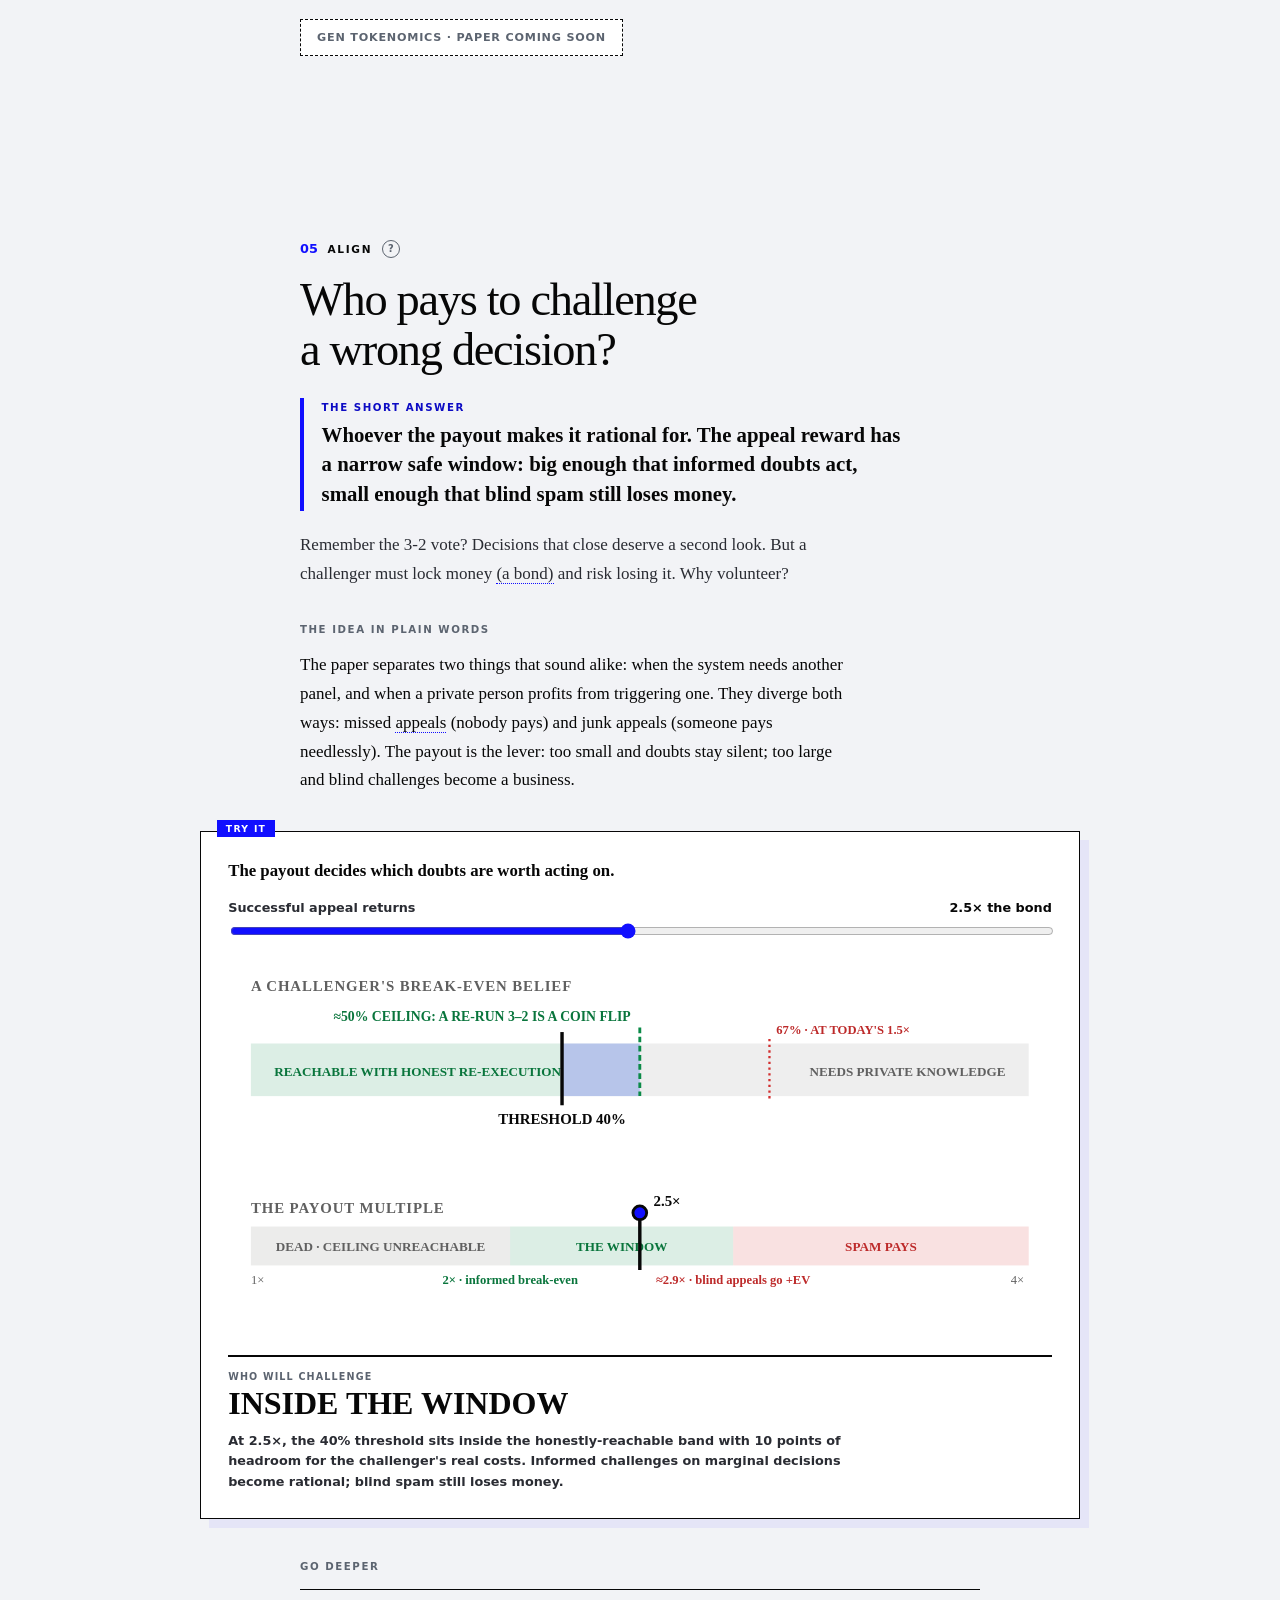
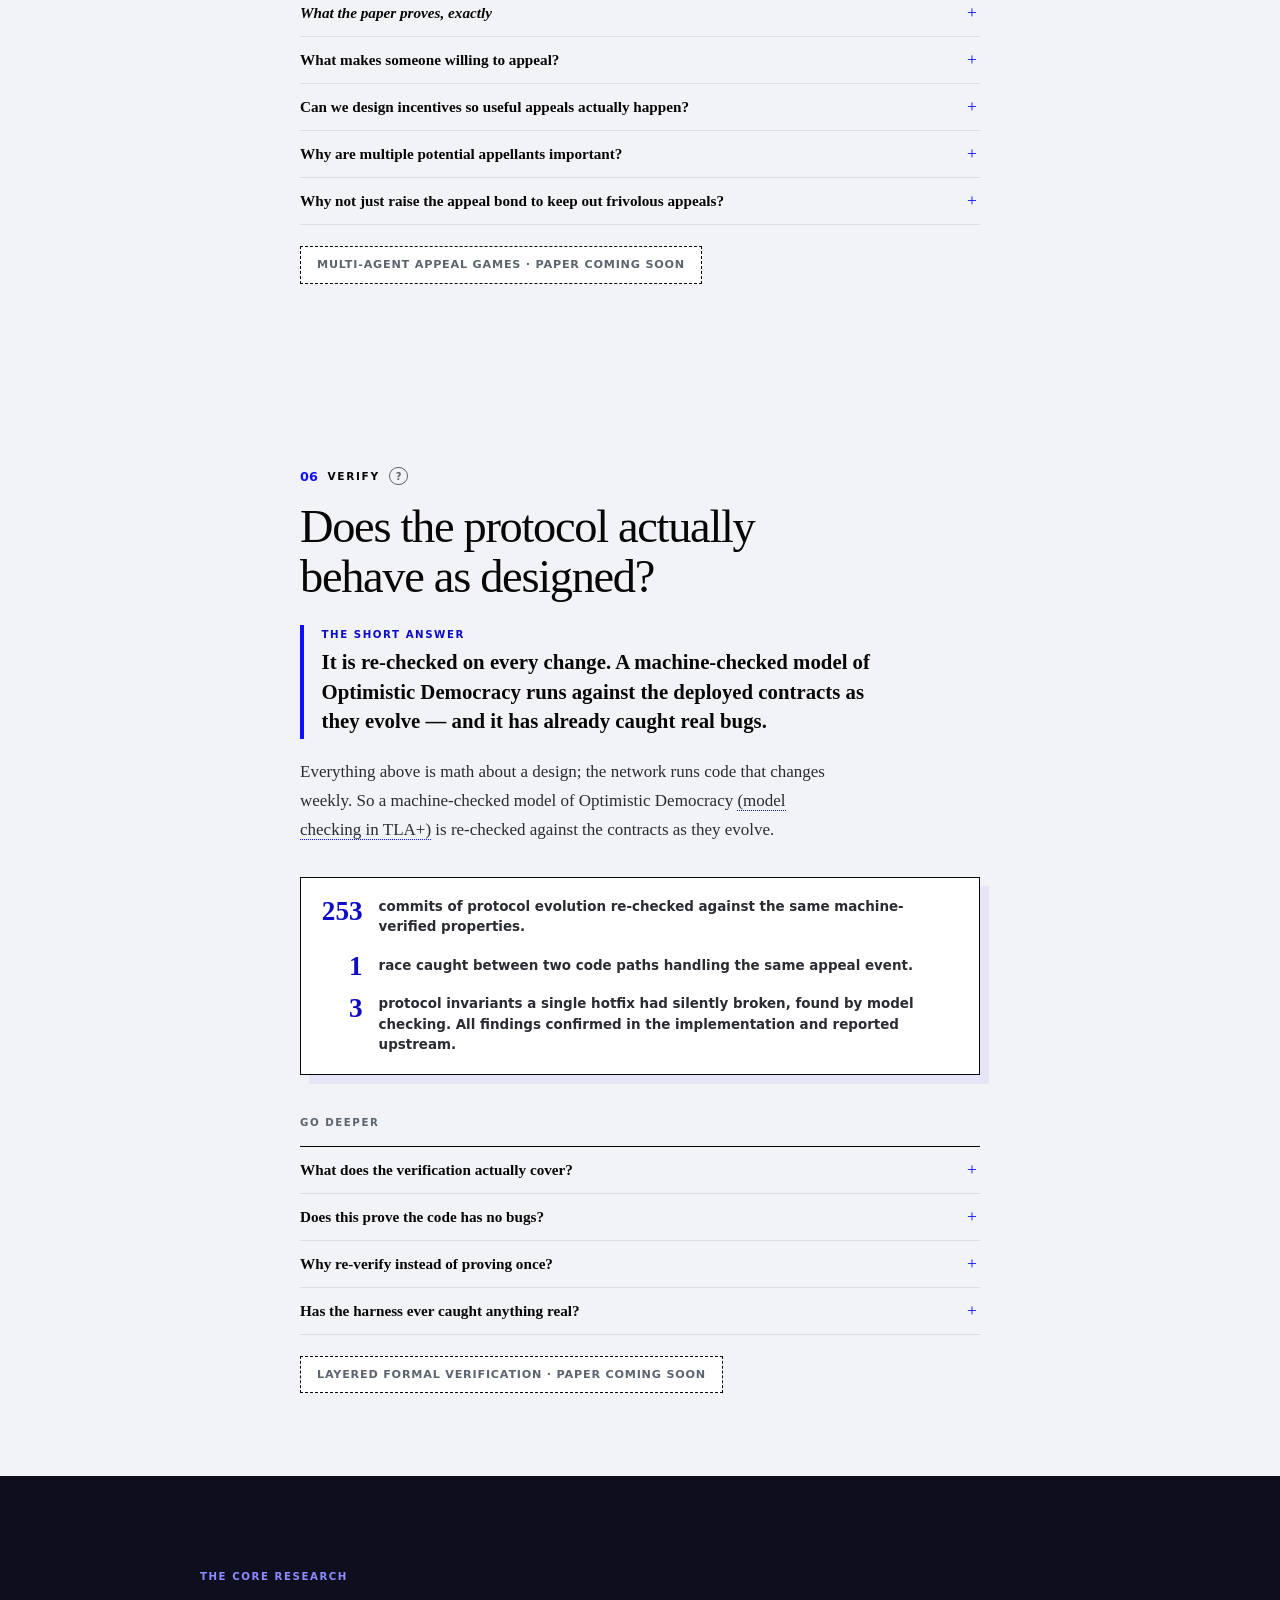
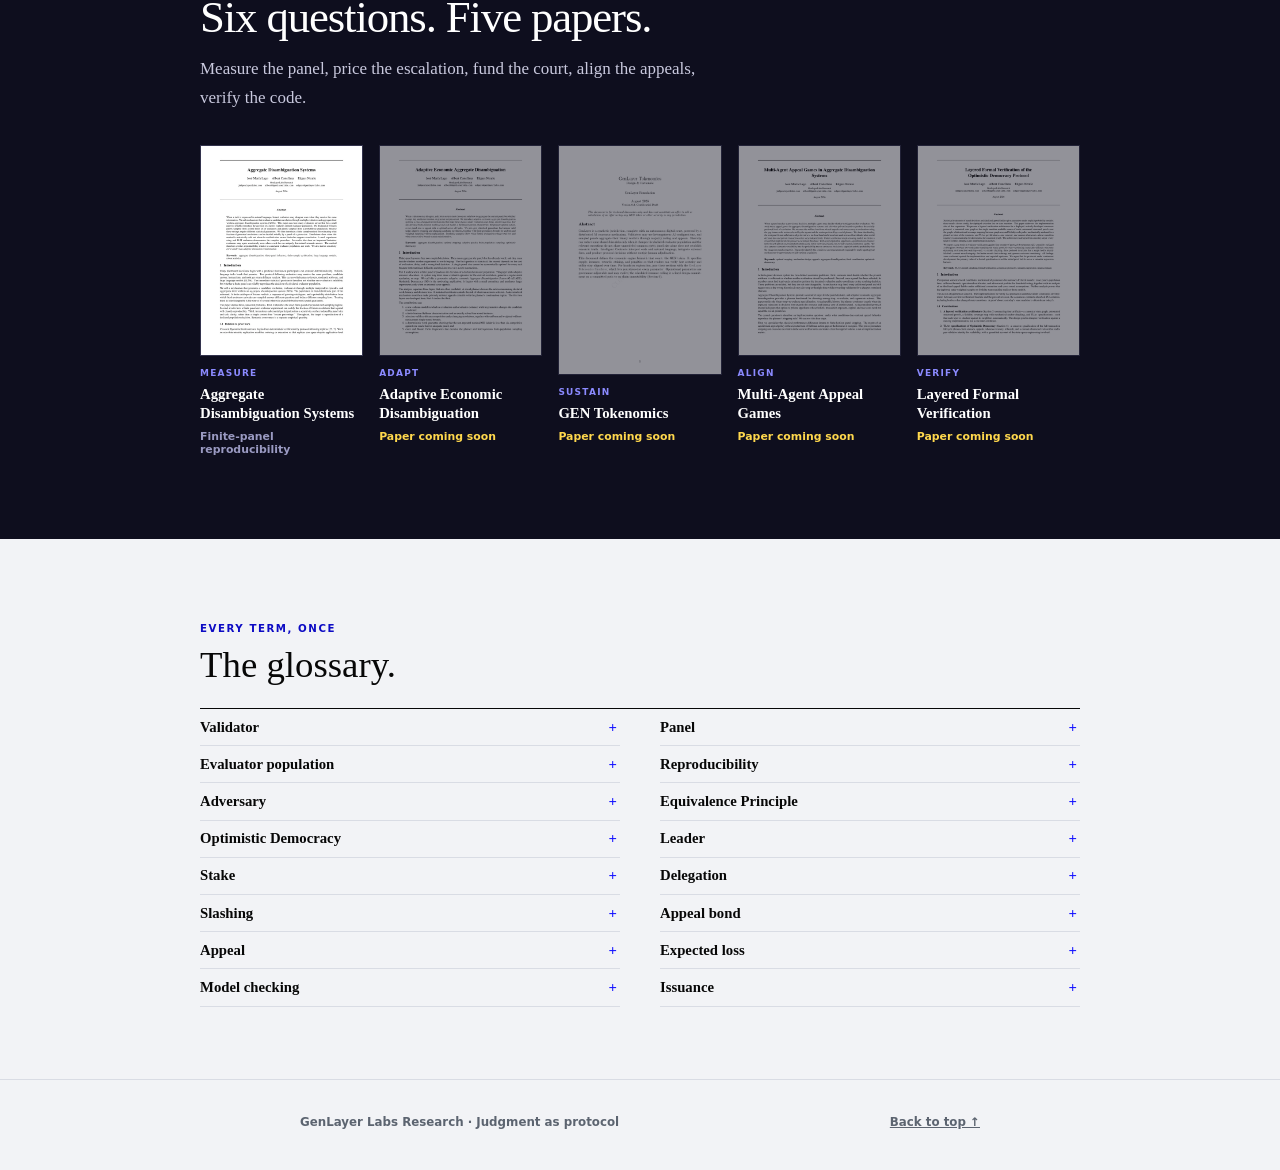
==== commit ced55ead: "Part 5 uses the same coming-soon label as Parts 2-4 Co-Authored-By: Claude Fable 5 <noreply@anthropi" ====
--- a/index.html
+++ b/index.html
@@ -380,8 +380,8 @@
         ]
       }
     </script>
-    <link rel="stylesheet" href="bridge-compact.css?v=mtiohcvh" />
-    <link rel="stylesheet" href="bridge-critical.css?v=mtiohcvh" />
+    <link rel="stylesheet" href="bridge-compact.css?v=mtivq743" />
+    <link rel="stylesheet" href="bridge-critical.css?v=mtivq743" />
   </head>
   <body>
 
@@ -700,7 +700,7 @@
         <details class="faq"><summary>Does the square-root weighting stop Sybils by itself?</summary><p>No, and the paper says so. The concave weight only dampens concentration; what stops splitting is that every identity must lock the full 42,000 GEN, run its own node, and face its own slashing.</p></details>
         <details class="faq"><summary>Can I earn rewards without running a validator?</summary><p>Yes. Delegate 42 GEN or more and rewards auto-compound. No commissions to shop for: the protocol fixes the split, and every GEN in a validator&rsquo;s position earns the same rate.</p></details>
       </div>
-      <span class="read-paper soon">GEN TOKENOMICS &middot; PAPER IN PREPARATION (DRAFT V0.2, NOT YET PUBLIC)</span>
+      <span class="read-paper soon">GEN TOKENOMICS &middot; PAPER COMING SOON</span>
     </div>
   </section>
 
@@ -769,7 +769,7 @@
       <div class="shelf">
         <a href="https://arxiv.org/abs/2608.30805" target="paper-aggregate-disambiguation"><img src="covers/part-1-560.webp" srcset="covers/part-1-560.webp 560w, covers/part-1.webp 850w" sizes="(max-width: 560px) 54vw, (max-width: 900px) 76vw, min(31vw, 360px)" alt="First page of Aggregate Disambiguation Systems" width="560" loading="lazy" decoding="async" height="724" /><span>MEASURE</span><strong>Aggregate Disambiguation Systems</strong><small>Finite-panel reproducibility</small></a>
         <a class="shelf-soon" aria-disabled="true"><img src="covers/part-2-560.webp" srcset="covers/part-2-560.webp 560w, covers/part-2.webp 850w" sizes="(max-width: 560px) 54vw, (max-width: 900px) 76vw, min(31vw, 360px)" alt="First page of Adaptive Economic Aggregate Disambiguation" width="560" loading="lazy" decoding="async" height="724" /><span>ADAPT</span><strong>Adaptive Economic Disambiguation</strong><small>Paper coming soon</small></a>
-        <a class="shelf-soon" aria-disabled="true"><img src="covers/part-5-noalloc-1-560.webp" srcset="covers/part-5-noalloc-1-560.webp 560w, covers/part-5-noalloc-1.webp 827w" sizes="(max-width: 560px) 54vw, (max-width: 900px) 76vw, min(31vw, 360px)" alt="First page of GEN Tokenomics" width="560" loading="lazy" decoding="async" height="792" /><span>SUSTAIN</span><strong>GEN Tokenomics</strong><small>In preparation, draft v0.2</small></a>
+        <a class="shelf-soon" aria-disabled="true"><img src="covers/part-5-noalloc-1-560.webp" srcset="covers/part-5-noalloc-1-560.webp 560w, covers/part-5-noalloc-1.webp 827w" sizes="(max-width: 560px) 54vw, (max-width: 900px) 76vw, min(31vw, 360px)" alt="First page of GEN Tokenomics" width="560" loading="lazy" decoding="async" height="792" /><span>SUSTAIN</span><strong>GEN Tokenomics</strong><small>Paper coming soon</small></a>
         <a class="shelf-soon" aria-disabled="true"><img src="covers/part-4-560.webp" srcset="covers/part-4-560.webp 560w, covers/part-4.webp 850w" sizes="(max-width: 560px) 54vw, (max-width: 900px) 76vw, min(31vw, 360px)" alt="First page of Multi-Agent Appeal Games" width="560" loading="lazy" decoding="async" height="724" /><span>ALIGN</span><strong>Multi-Agent Appeal Games</strong><small>Paper coming soon</small></a>
         <a class="shelf-soon" aria-disabled="true"><img src="covers/part-3-560.webp" srcset="covers/part-3-560.webp 560w, covers/part-3.webp 850w" sizes="(max-width: 560px) 54vw, (max-width: 900px) 76vw, min(31vw, 360px)" alt="First page of Layered Formal Verification" width="560" loading="lazy" decoding="async" height="724" /><span>VERIFY</span><strong>Layered Formal Verification</strong><small>Paper coming soon</small></a>
       </div>
@@ -1255,6 +1255,6 @@
       } else cycle();
     })();
     </script>
-    <script src="bridge-critical.js?v=mtiohcvh"></script>
+    <script src="bridge-critical.js?v=mtivq743"></script>
   </body>
 </html>
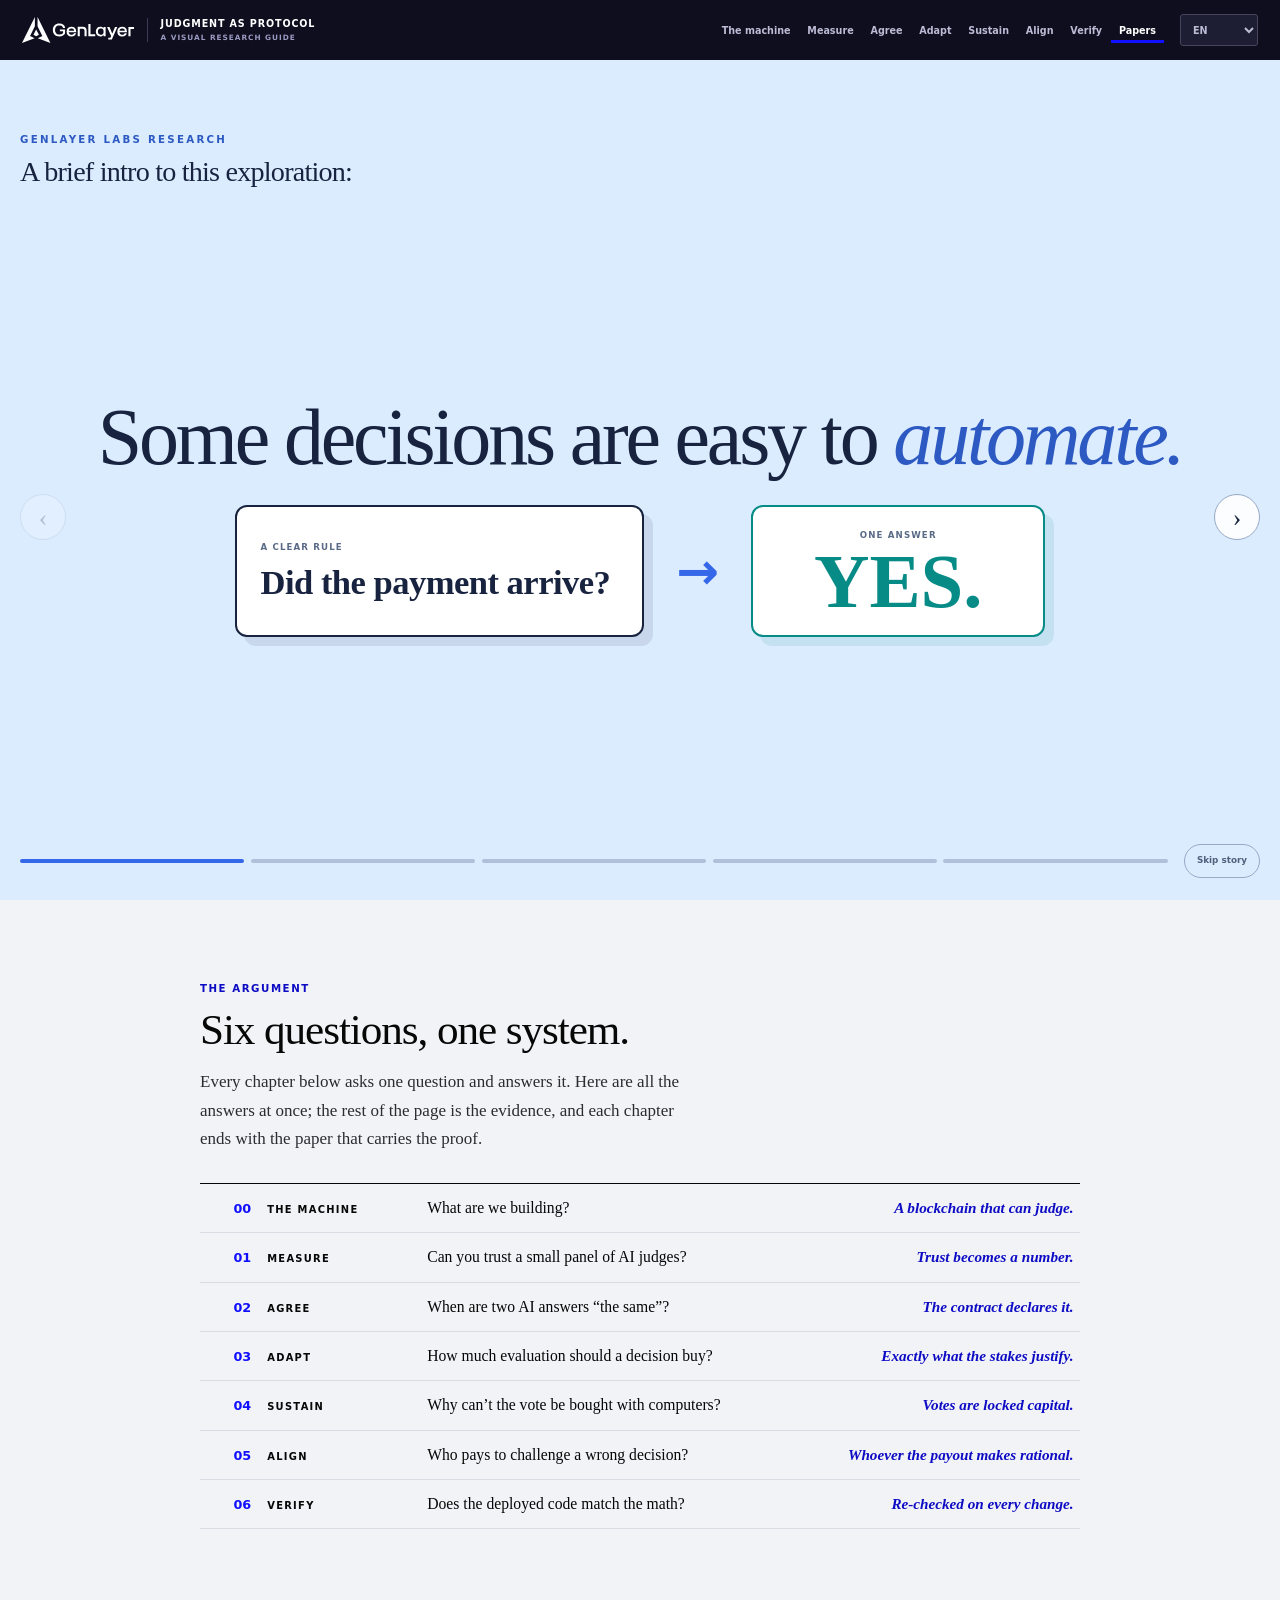
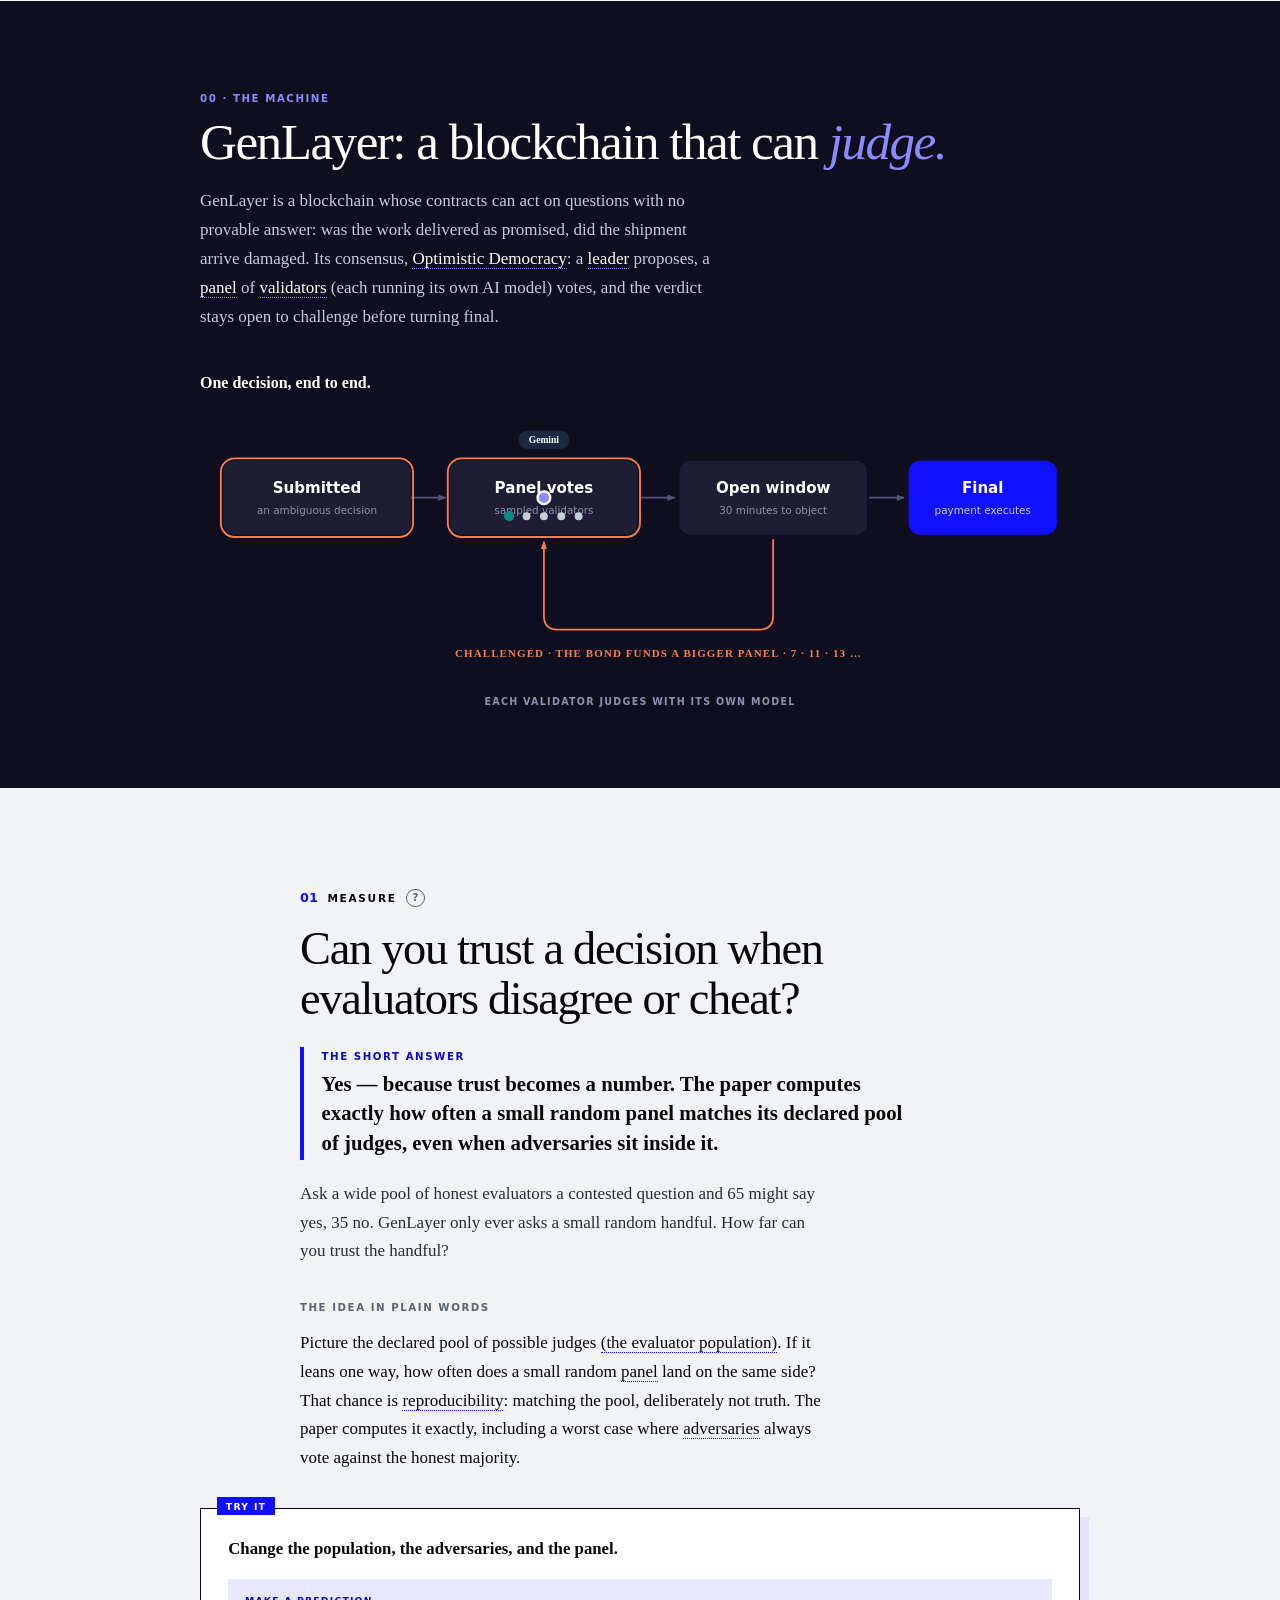
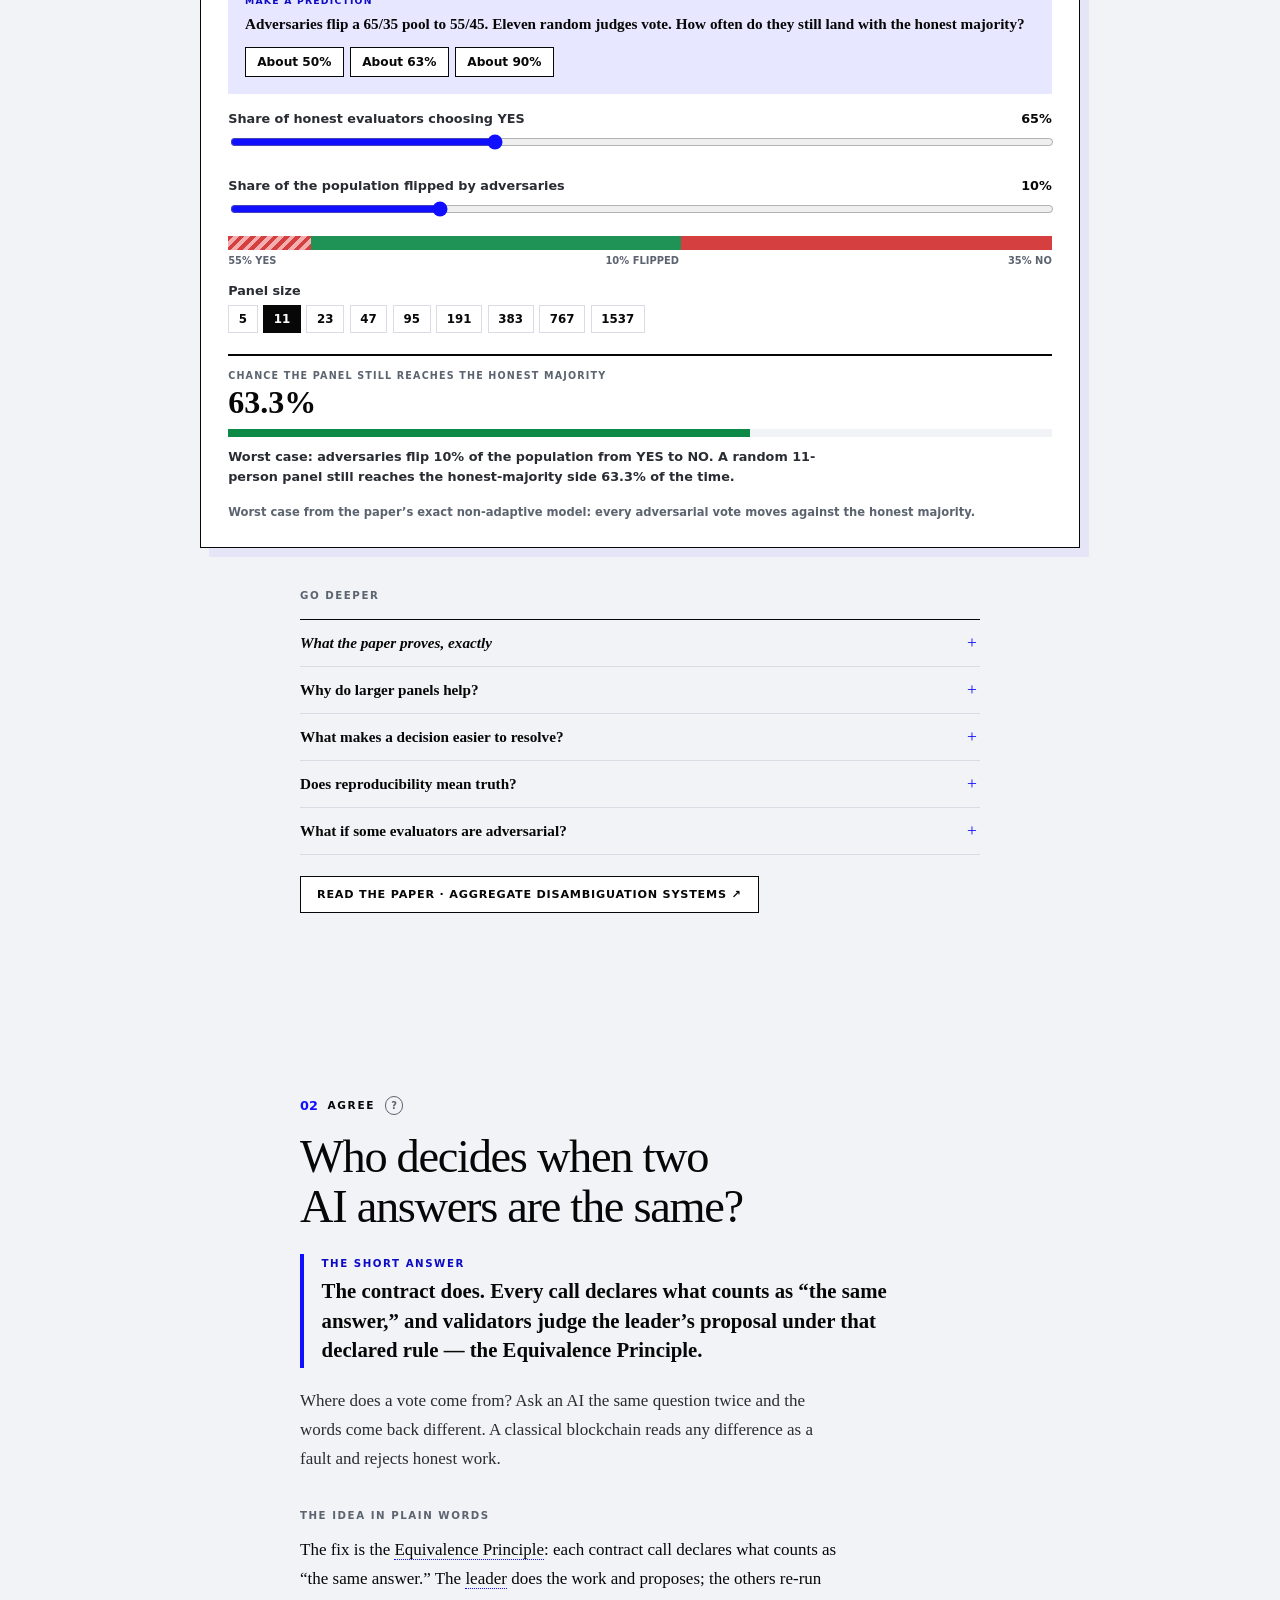
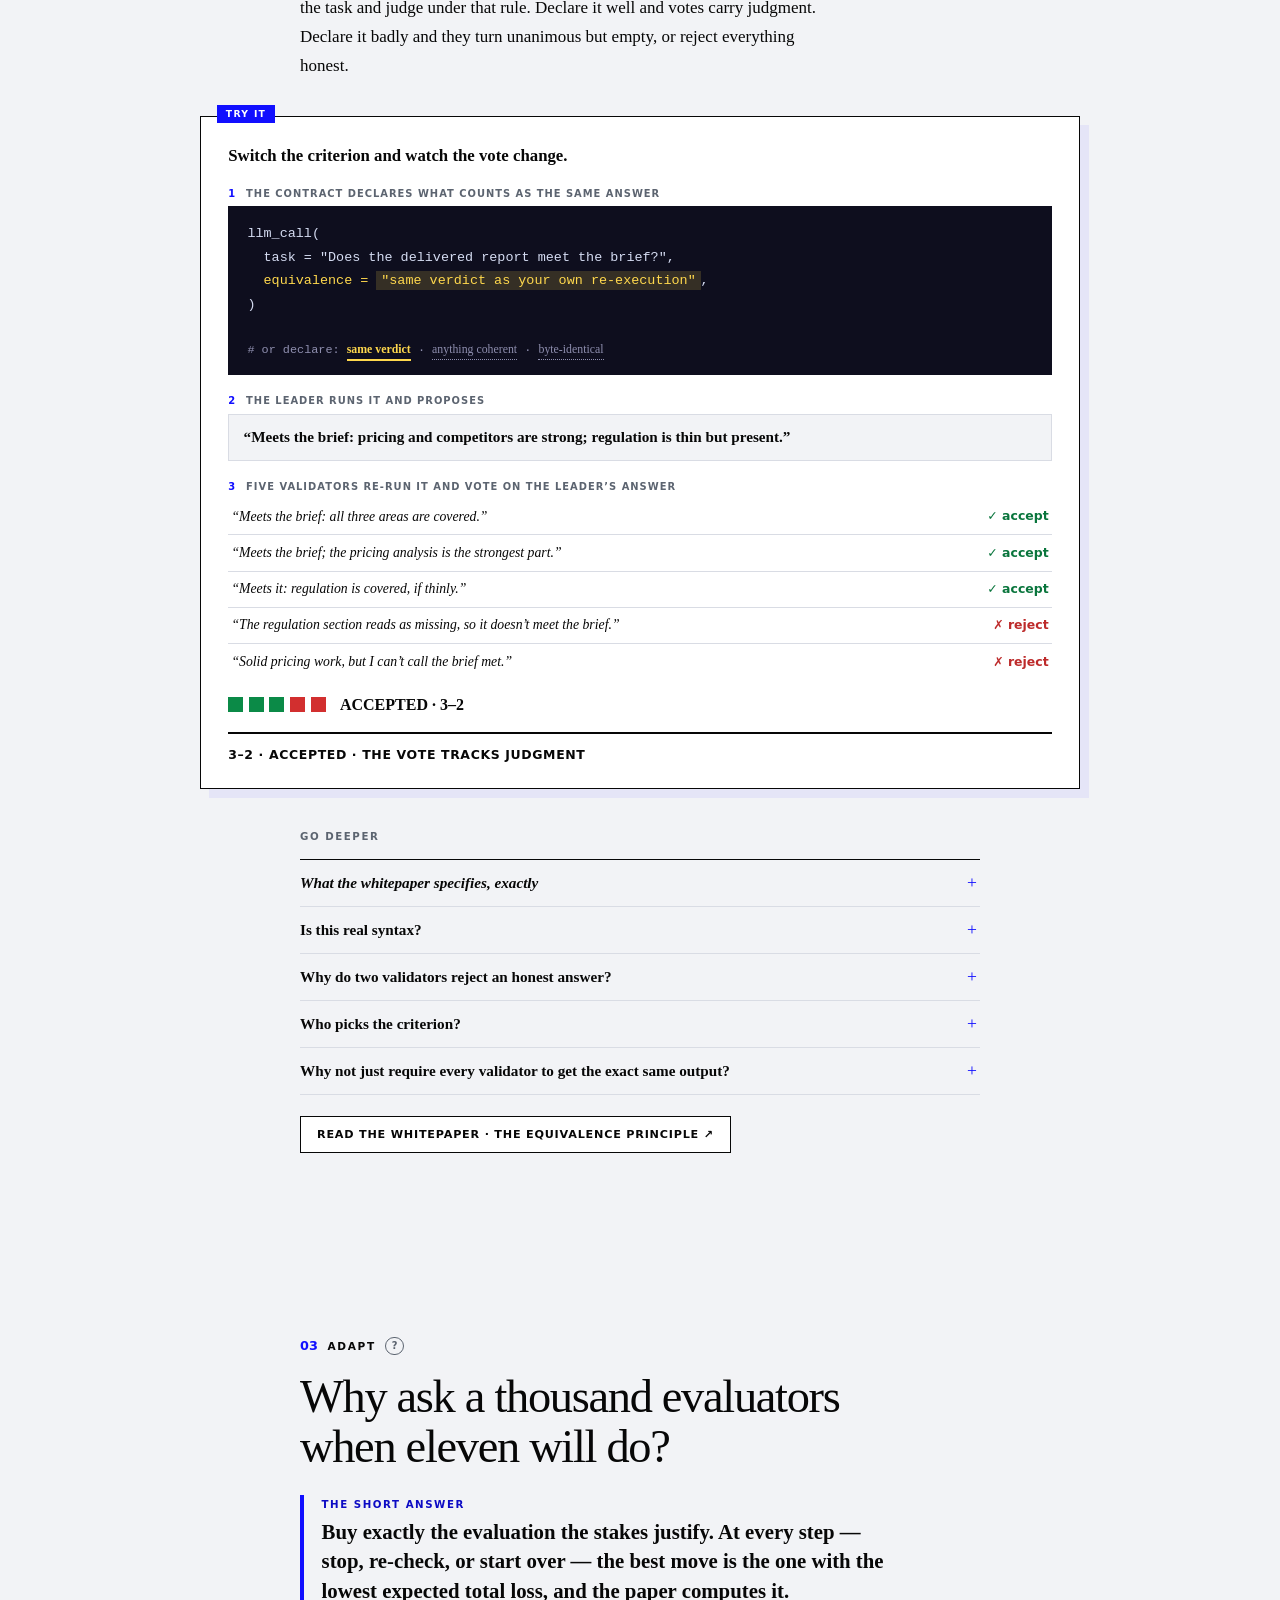
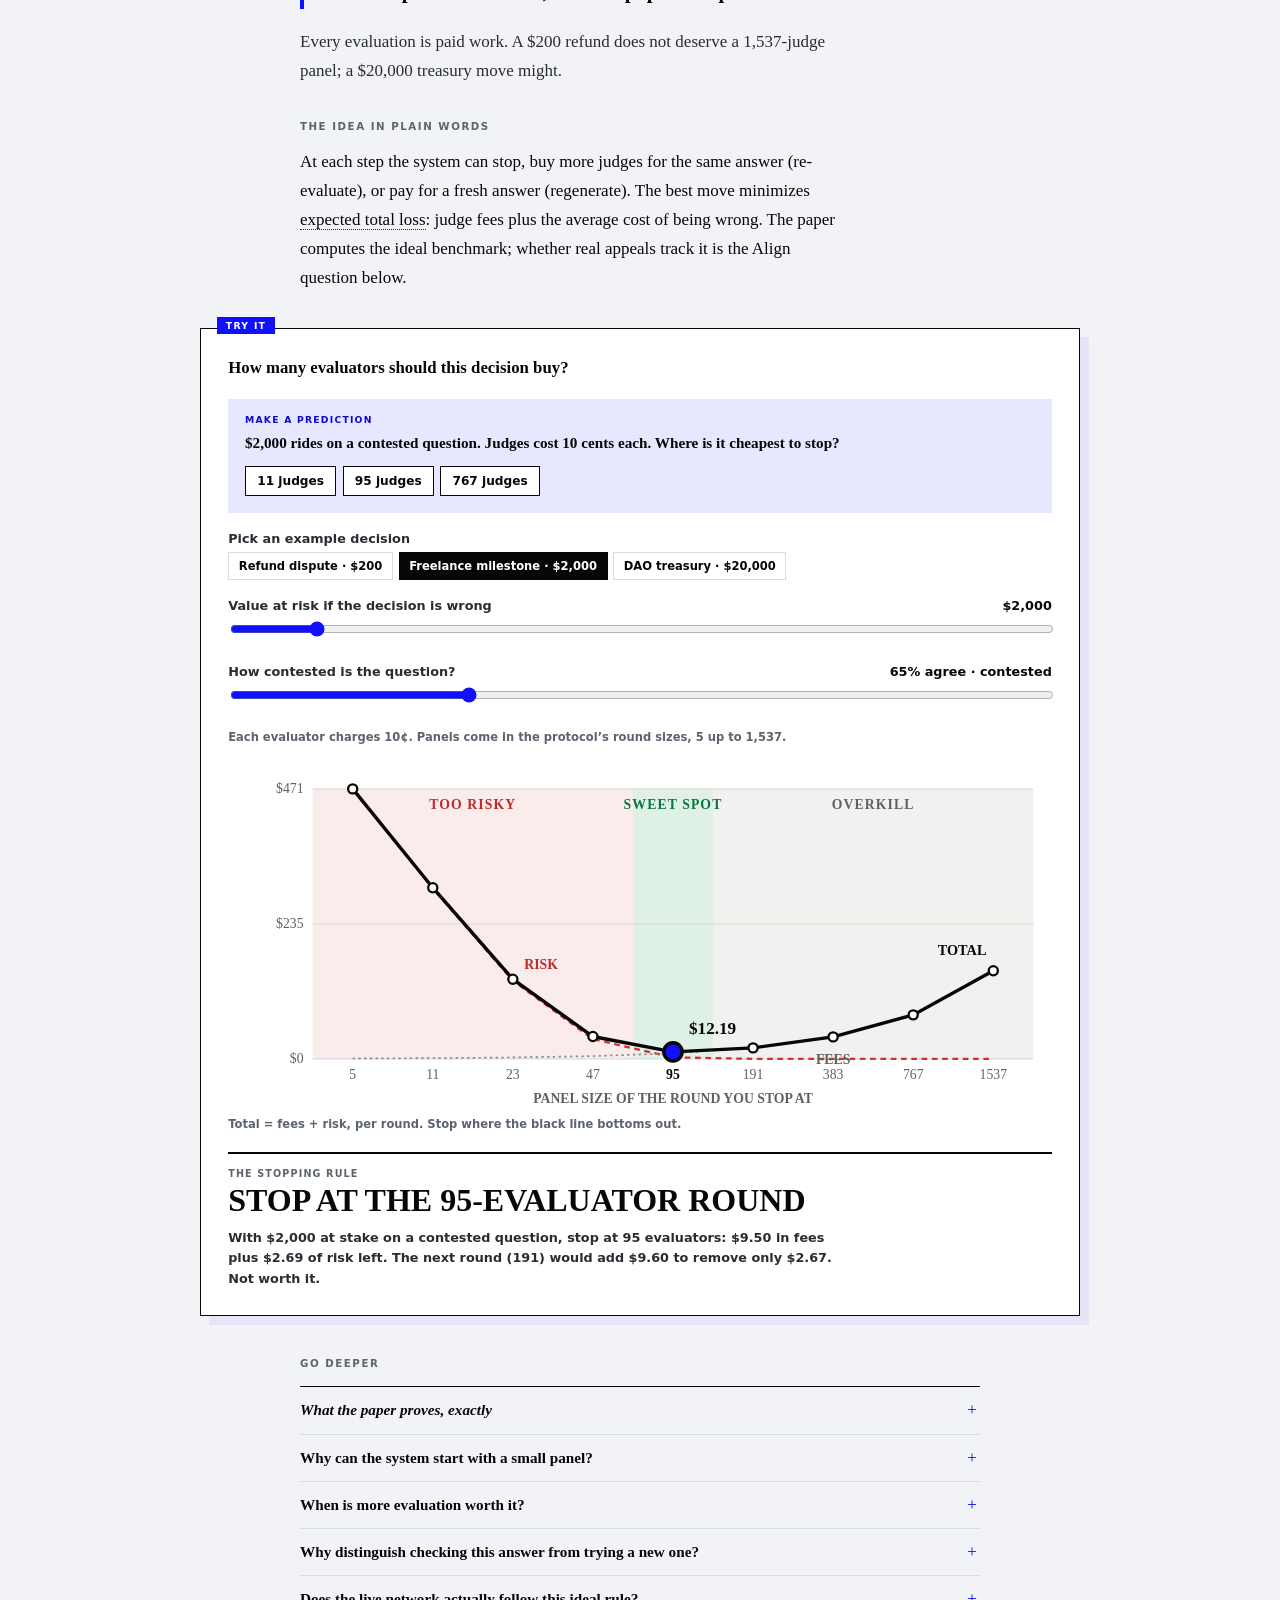
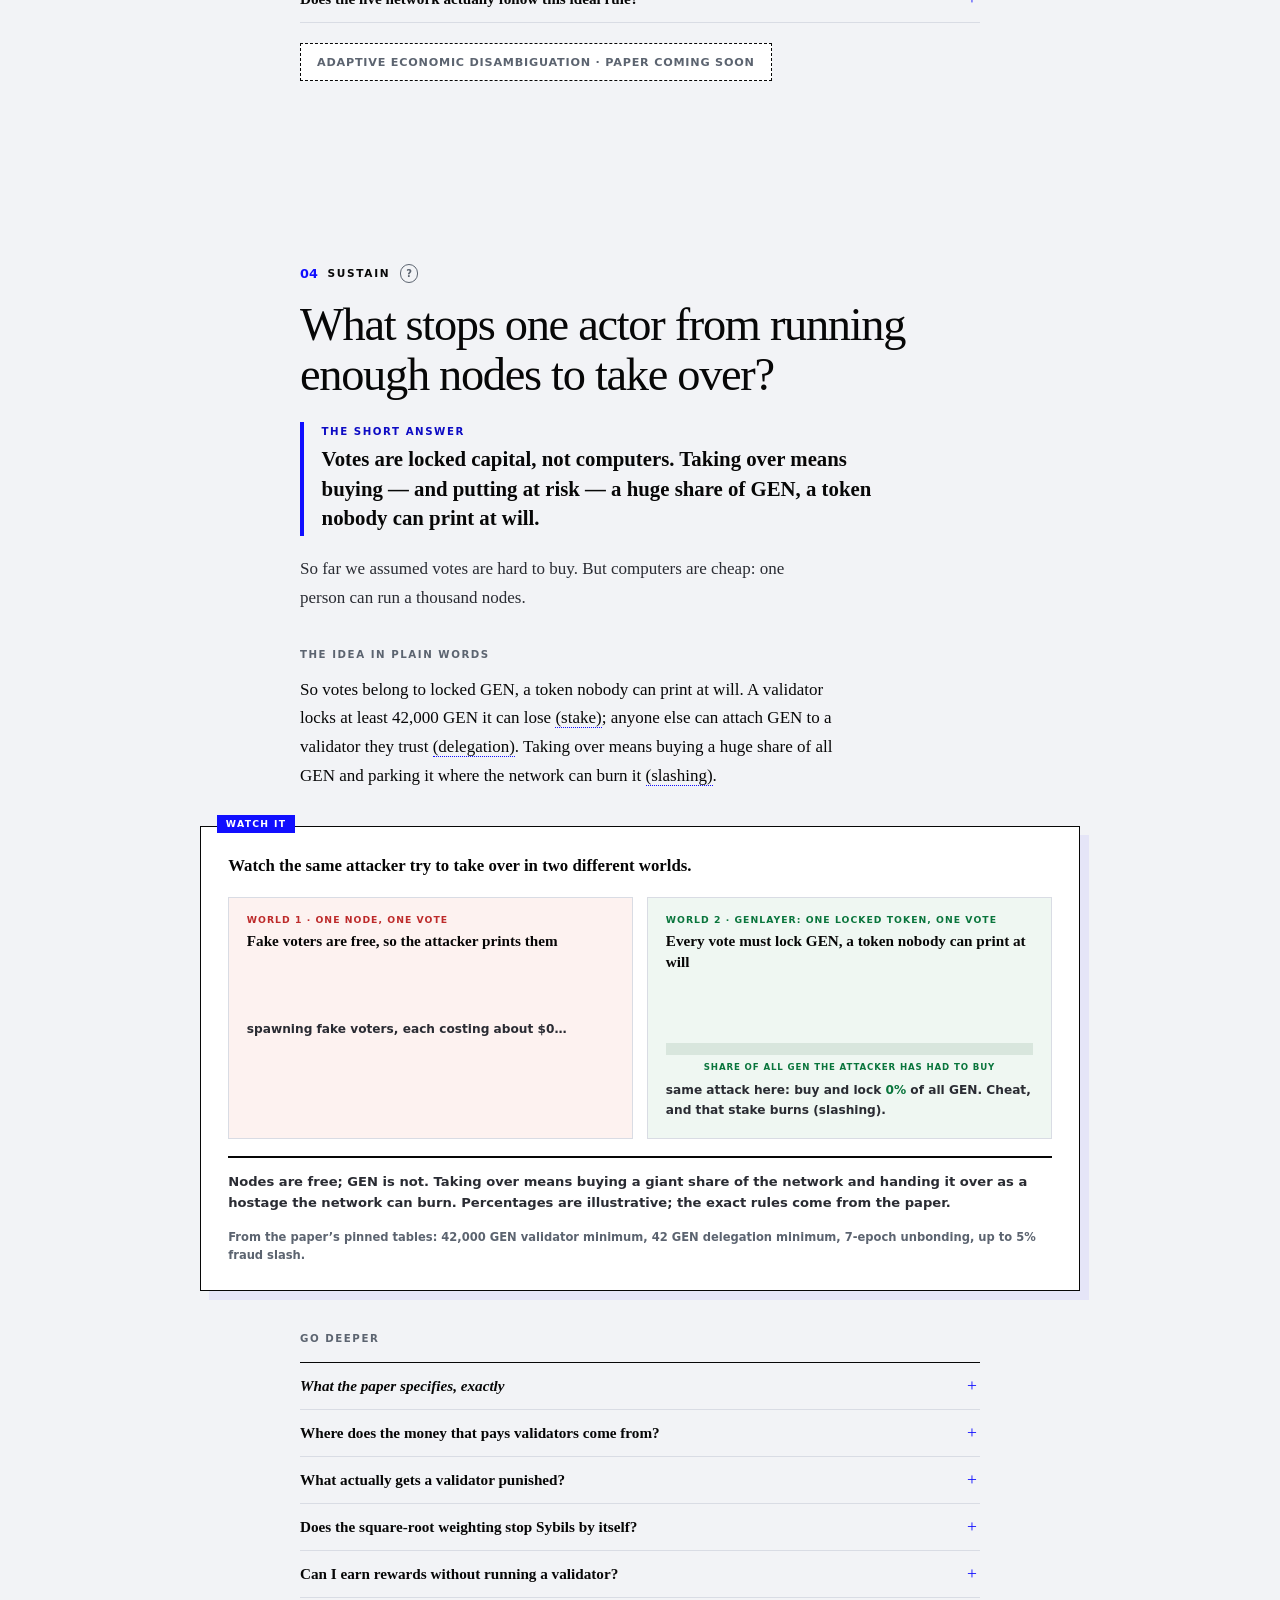
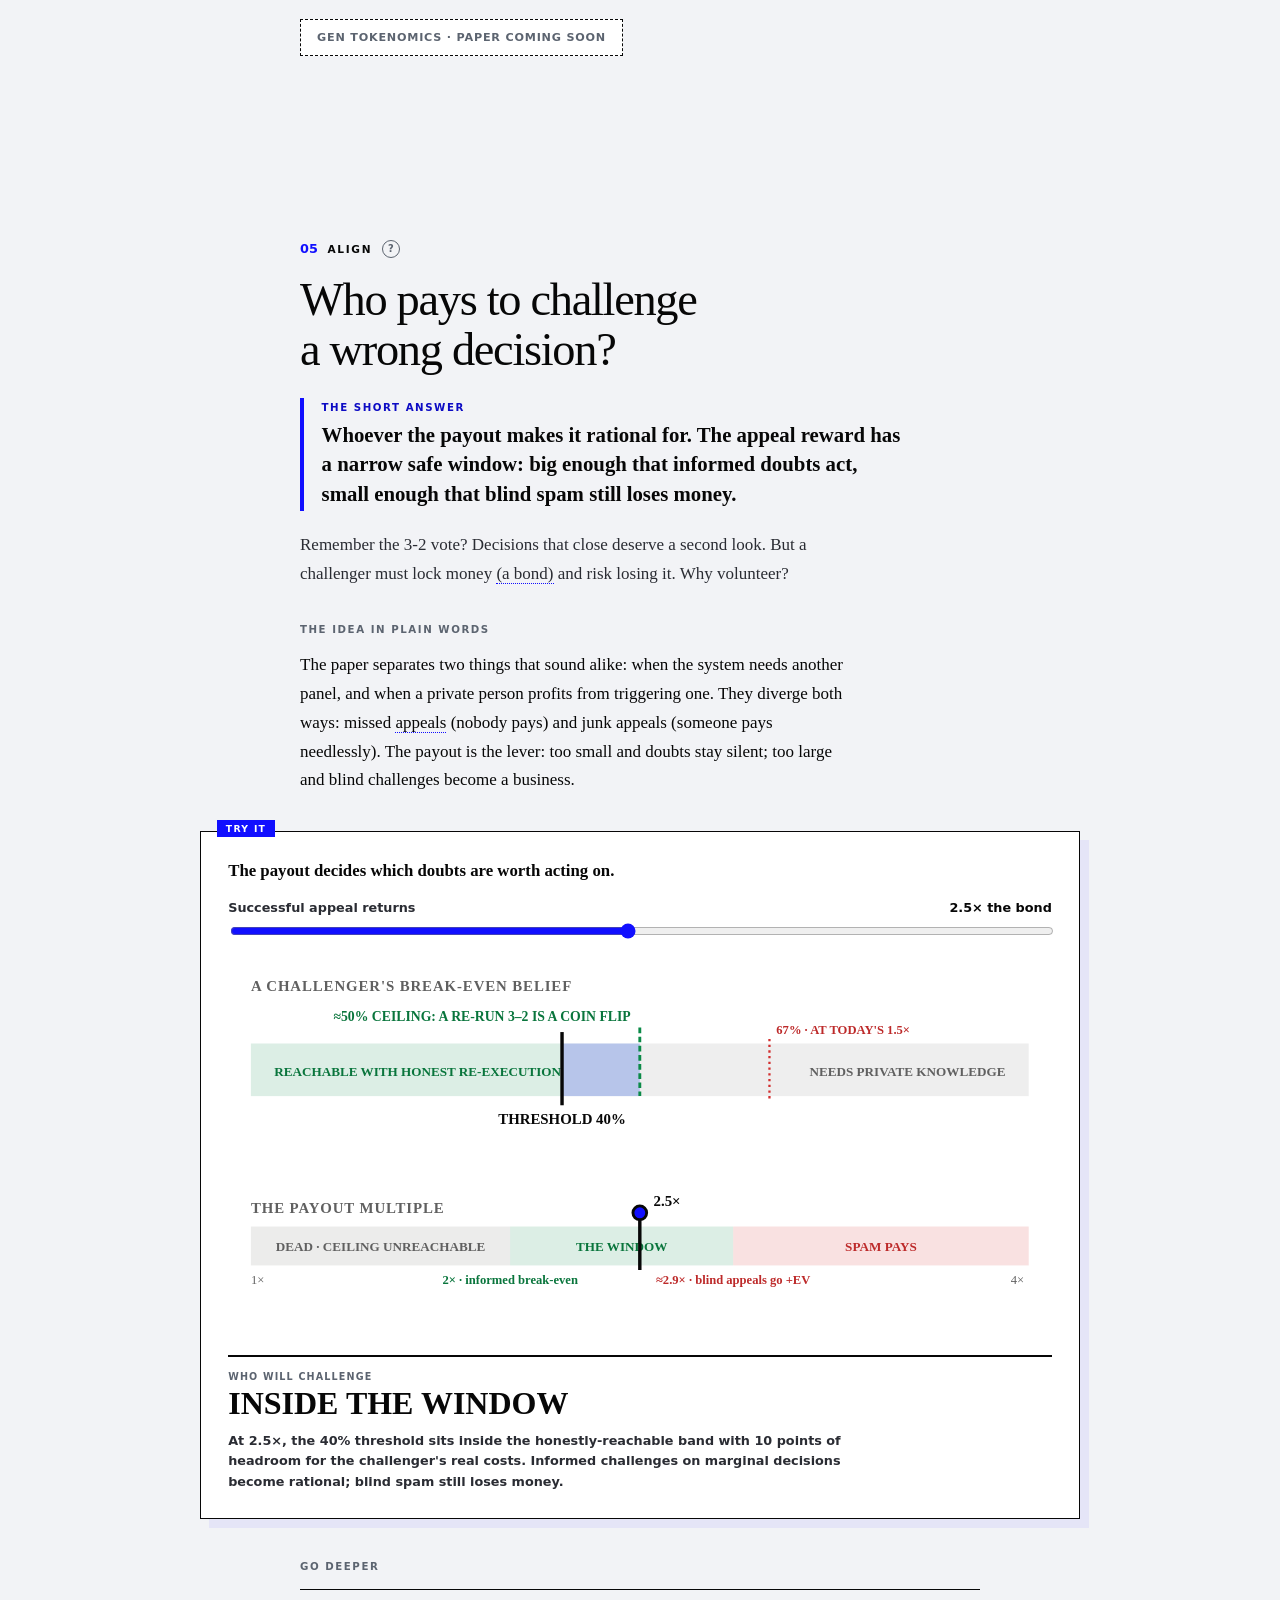
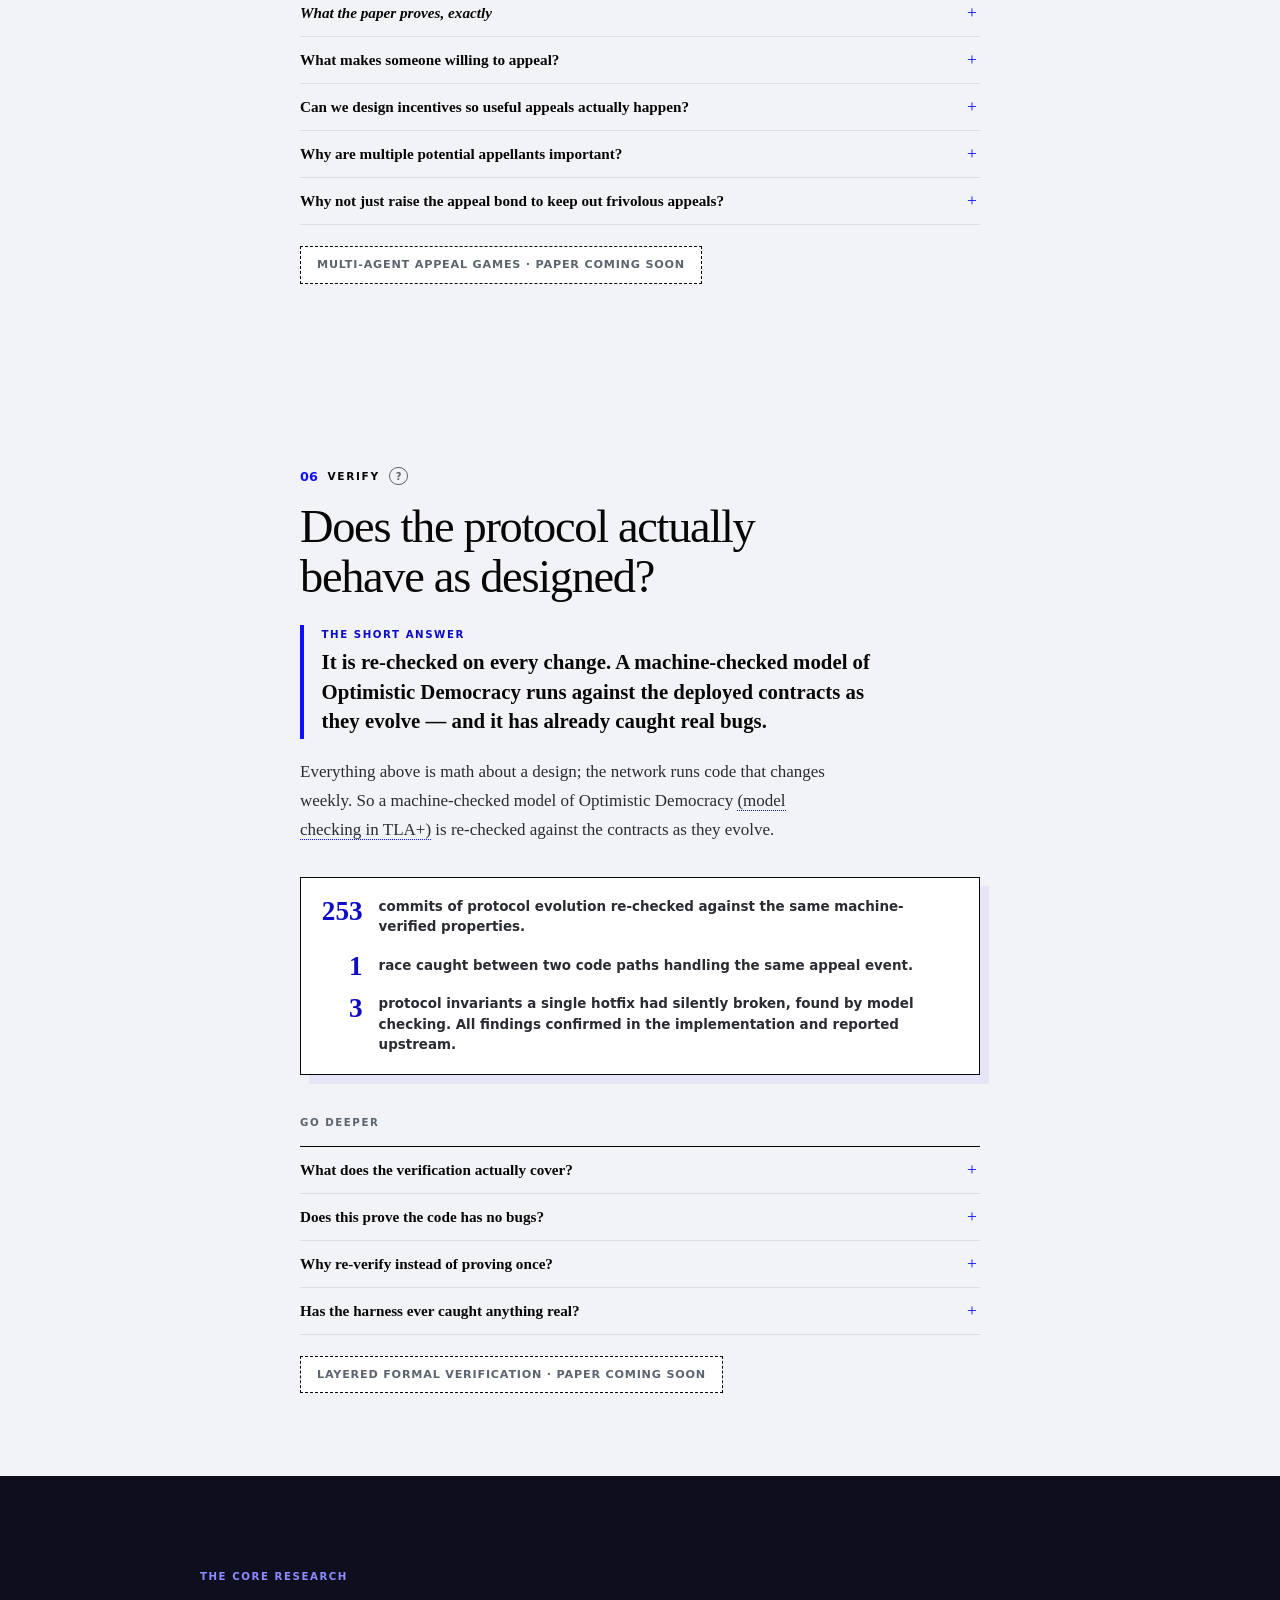
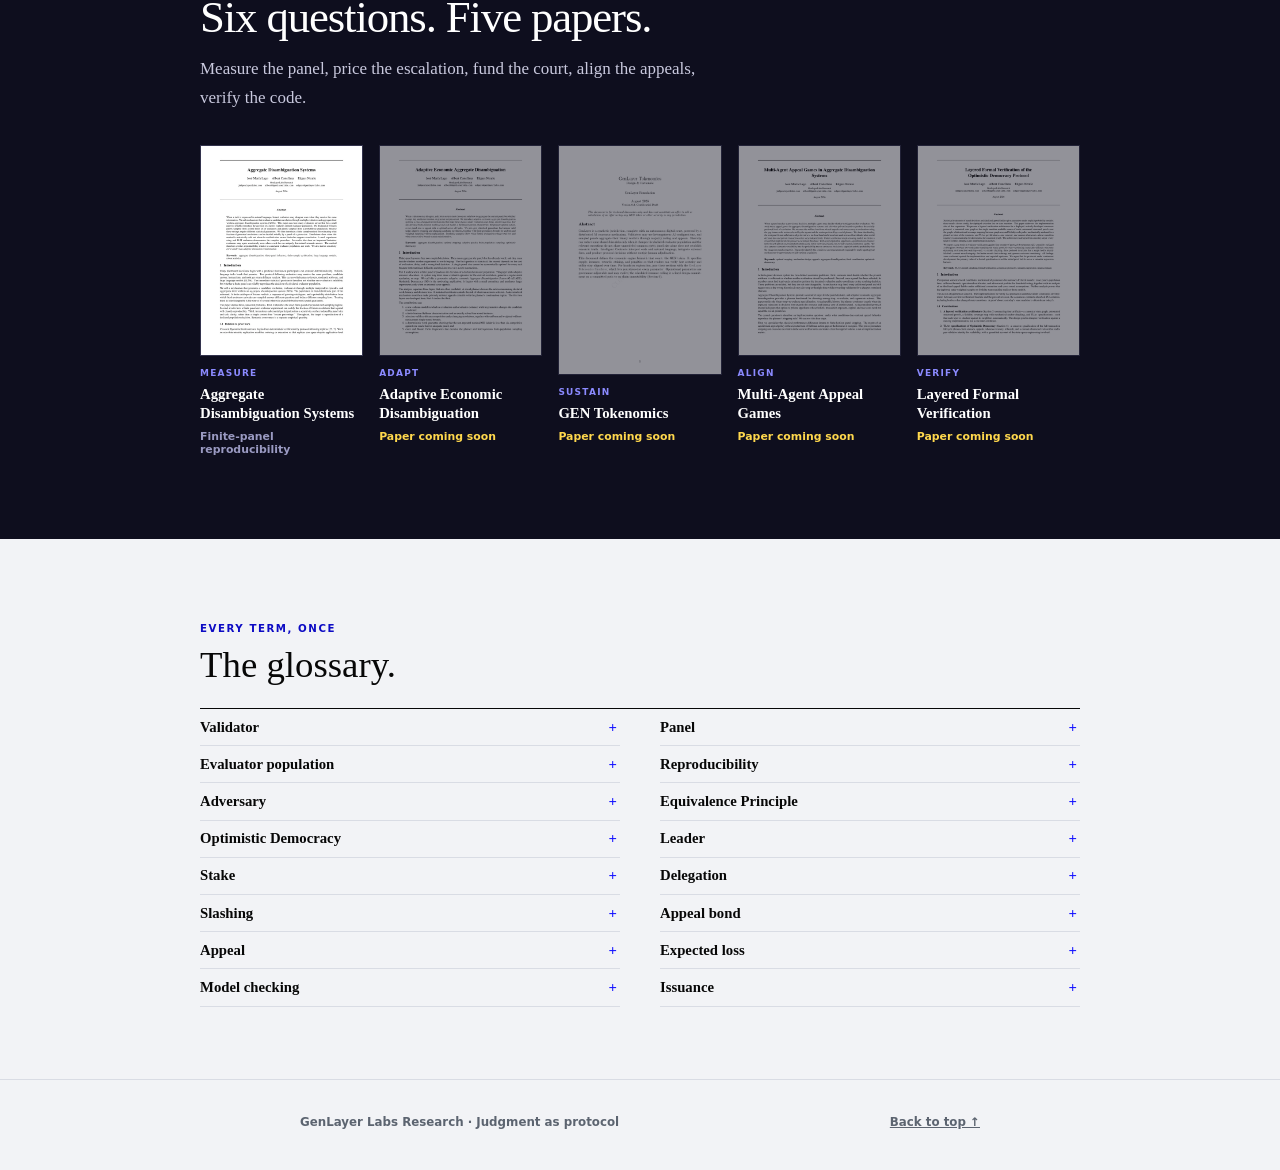
==== commit 9f1bec49: "Add the Turkish guide (/tr/) and fix cross-locale JSON-LD descriptions Co-Authored-By: Claude Fable " ====
--- a/index.html
+++ b/index.html
@@ -13,6 +13,7 @@
     <link rel="alternate" hreflang="ko" href="https://genlayerlabs.github.io/research/ko/" />
     <link rel="alternate" hreflang="zh-Hans" href="https://genlayerlabs.github.io/research/zh/" />
     <link rel="alternate" hreflang="ru" href="https://genlayerlabs.github.io/research/ru/" />
+    <link rel="alternate" hreflang="tr" href="https://genlayerlabs.github.io/research/tr/" />
     <link rel="alternate" hreflang="x-default" href="https://genlayerlabs.github.io/research/" />
     <link rel="icon" href="favicon.ico" sizes="32x32" />
     <link rel="icon" href="brand/genlayer-icon.svg?v=2" type="image/svg+xml" />
@@ -78,7 +79,8 @@
               "es",
               "ko",
               "zh-Hans",
-              "ru"
+              "ru",
+              "tr"
             ]
           },
           {
@@ -380,8 +382,8 @@
         ]
       }
     </script>
-    <link rel="stylesheet" href="bridge-compact.css?v=mtivq743" />
-    <link rel="stylesheet" href="bridge-critical.css?v=mtivq743" />
+    <link rel="stylesheet" href="bridge-compact.css?v=mtjbgo9d" />
+    <link rel="stylesheet" href="bridge-critical.css?v=mtjbgo9d" />
   </head>
   <body>
 
@@ -397,7 +399,7 @@
     <nav aria-label="Page sections">
       <a href="#machine">The machine</a><a href="#measure">Measure</a><a href="#agree">Agree</a><a href="#adapt">Adapt</a><a href="#sustain">Sustain</a><a href="#align">Align</a><a href="#verify">Verify</a><a href="#papers">Papers</a>
     </nav>
-    <label class="language-switcher"><span>Choose language</span><select data-language-select data-current-locale="en" aria-label="Choose language"><option value="./" data-locale="en" lang="en" aria-label="English" selected>EN</option><option value="es/" data-locale="es" lang="es" aria-label="Español">ES</option><option value="ko/" data-locale="ko" lang="ko" aria-label="한국어">KO</option><option value="zh/" data-locale="zh" lang="zh-Hans" aria-label="简体中文">ZH</option><option value="ru/" data-locale="ru" lang="ru" aria-label="Русский">RU</option></select></label>
+    <label class="language-switcher"><span>Choose language</span><select data-language-select data-current-locale="en" aria-label="Choose language"><option value="./" data-locale="en" lang="en" aria-label="English" selected>EN</option><option value="es/" data-locale="es" lang="es" aria-label="Español">ES</option><option value="ko/" data-locale="ko" lang="ko" aria-label="한국어">KO</option><option value="zh/" data-locale="zh" lang="zh-Hans" aria-label="简体中文">ZH</option><option value="ru/" data-locale="ru" lang="ru" aria-label="Русский">RU</option><option value="tr/" data-locale="tr" lang="tr" aria-label="Türkçe">TR</option></select></label>
     <i class="progress" aria-hidden="true"></i>
   </div>
 </header>
@@ -854,6 +856,7 @@
         "✗ reject": "✗ rechazar",
         "spawning fake voters, each costing about $0…": "generando votantes falsos, cada uno por unos 0 $…",
         "…fake voters outnumber everyone. One actor owns the vote.": "…los votantes falsos superan a todos los demás. Un solo actor controla la votación.",
+        "…and the honest majority is gone.": "…y la mayoría honesta desaparece.",
         "ACCEPTED": "ACEPTADA",
         "REJECTED": "RECHAZADA",
         "accepted: 30 minutes for anyone to object": "aceptada — 30 minutos para objetar",
@@ -914,6 +917,7 @@
         "✗ reject": "✗ 거부",
         "spawning fake voters, each costing about $0…": "가짜 투표자를 찍어내는 중, 한 명당 약 0달러…",
         "…fake voters outnumber everyone. One actor owns the vote.": "…가짜 투표자가 나머지 전부를 압도합니다. 한 사람이 투표를 쥡니다.",
+        "…and the honest majority is gone.": "…정직한 다수는 이미 수에서 밀려났습니다.",
         "ACCEPTED": "수락",
         "REJECTED": "거부",
         "accepted: 30 minutes for anyone to object": "수락 — 30분 동안 누구나 이의 제기 가능",
@@ -974,6 +978,7 @@
         "✗ reject": "✗ 拒绝",
         "spawning fake voters, each costing about $0…": "正在批量生成假选民，每个成本约 0 美元……",
         "…fake voters outnumber everyone. One actor owns the vote.": "……假选民已经压过所有人。投票落入一个人手里。",
+        "…and the honest majority is gone.": "……诚实多数已被淹没。",
         "ACCEPTED": "已接受",
         "REJECTED": "已拒绝",
         "accepted: 30 minutes for anyone to object": "已接受——任何人可在 30 分钟内提出异议",
@@ -1034,6 +1039,7 @@
         "✗ reject": "✗ отклонить",
         "spawning fake voters, each costing about $0…": "плодит поддельных голосующих, каждый примерно за 0 $…",
         "…fake voters outnumber everyone. One actor owns the vote.": "…поддельных голосующих больше, чем всех остальных. Голосование принадлежит одному игроку.",
+        "…and the honest majority is gone.": "…и честного большинства больше нет.",
         "ACCEPTED": "ПРИНЯТО",
         "REJECTED": "ОТКЛОНЕНО",
         "accepted: 30 minutes for anyone to object": "принято — 30 минут на возражения",
@@ -1046,8 +1052,65 @@
         "3–2 · ACCEPTED · THE VOTE TRACKS JUDGMENT": "3–2 · ПРИНЯТО — ГОЛОСА ОТРАЖАЮТ СУЖДЕНИЯ",
         "5–0 · ACCEPTED · UNANIMOUS, AND MEANINGLESS": "5–0 · ПРИНЯТО — ЕДИНОГЛАСНО И БЕССМЫСЛЕННО",
         "0–5 · REJECTED · HONEST WORK READS AS REFUSAL": "0–5 · ОТКЛОНЕНО — ЧЕСТНУЮ РАБОТУ СОЧЛИ СБОЕМ"
+      },
+      "tr": {
+        "Validator": "Doğrulayıcı",
+        "A computer taking part in the network's judging. In GenLayer each validator runs an AI model of its own choosing and locks GEN tokens as a security deposit (stake).": "Ağın yargısına katılan bir bilgisayar. GenLayer'da her doğrulayıcı kendi seçtiği yapay zekâ modelini çalıştırır ve güvence olarak GEN kilitler (stake).",
+        "The small random group of validators chosen to judge one decision. GenLayer's rounds use panels of 5, 7, 11 and so on, growing with each appeal.": "Bir kararı yargılamak üzere seçilen küçük, rastgele doğrulayıcı grubu. GenLayer'ın turları 5, 7, 11 diye büyüyen paneller kullanır; her itirazla bir boy büyür.",
+        "Evaluator population": "Değerlendirici popülasyonu",
+        "The full declared pool of possible judges that a panel is drawn from. The research measures how faithfully a small panel reproduces what this whole pool would decide.": "Panelin içinden çekildiği, ilan edilmiş olası yargıçlar havuzunun tamamı. Araştırma, küçük bir panelin bu havuzun vereceği kararı ne kadar sadakatle tekrarladığını ölçer.",
+        "Reproducibility": "Tekrarlanabilirlik",
+        "The chance that a random panel lands on the same side as the whole declared pool of judges would. Deliberately not the same thing as being objectively right.": "Rastgele bir panelin, ilan edilmiş yargıç havuzunun tamamıyla aynı tarafa düşme olasılığı. Bilerek ve isteyerek, nesnel olarak haklı olmakla aynı şey değil.",
+        "Adversary": "Kötü niyetli katılımcı",
+        "A participant who votes to push the decision somewhere, not to judge honestly. The research models the worst case: every adversarial vote goes against the honest majority.": "Dürüstçe yargılamak için değil, kararı bir yöne itmek için oy kullanan katılımcı. Araştırma en kötü durumu modeller: kötü niyetli her oy, dürüst çoğunluğun aleyhinedir.",
+        "Equivalence Principle": "Eşdeğerlik İlkesi",
+        "GenLayer's rule that every contract call declares what counts as “the same answer”, so validators can accept an AI answer that is worded differently from their own.": "GenLayer'ın kuralı: her sözleşme çağrısı neyin “aynı yanıt” sayılacağını ilan eder; böylece doğrulayıcılar, kendi yanıtlarından farklı sözcüklerle yazılmış bir yapay zekâ yanıtını da kabul edebilir.",
+        "GenLayer's consensus procedure: a leader proposes an answer, a small panel votes, the result stands unless someone challenges it in time, and each challenge summons a bigger panel.": "GenLayer'ın konsensüs yöntemi: bir lider yanıt önerir, küçük bir panel oylar; süresi içinde itiraz eden çıkmazsa sonuç kalır ve her itiraz daha büyük bir panel toplar.",
+        "Leader": "Lider",
+        "The validator picked to actually do the task and propose an answer. The rest of the panel then judges that proposal.": "Görevi fiilen yapıp yanıt önermek üzere seçilen doğrulayıcı. Panelin geri kalanı sonra bu öneriyi yargılar.",
+        "GEN tokens a validator locks as a security deposit. Voting power comes from locked stake, and provable misconduct can destroy part of it.": "Doğrulayıcının güvence olarak kilitlediği GEN. Oy gücü kilitli stake'ten gelir ve kanıtlanabilir suistimal bunun bir kısmını yok edebilir.",
+        "Delegation": "Delegasyon",
+        "Lending your GEN to a validator's stake. Delegators share the rewards without running a node; the minimum is 42 GEN.": "GEN'ini bir doğrulayıcının stake'ine bağlamak. Delege edenler düğüm çalıştırmadan ödüllerden pay alır; alt sınır 42 GEN'dir.",
+        "The protocol destroying part of a validator's locked stake as punishment for provable misconduct, such as fraud (5% for a leader) or prolonged inactivity (1%).": "Protokolün, kanıtlanabilir suistimalin — örneğin sahtekârlığın (liderde %5) ya da uzun süreli çevrimdışılığın (%1) — cezası olarak doğrulayıcının kilitli stake'inin bir kısmını yok etmesi.",
+        "Appeal bond": "İtiraz teminatı",
+        "Money a challenger locks to file an appeal. It funds the bigger panel; a failed appeal forfeits it, a successful one returns it with a reward.": "İtiraz edenin, itirazı açmak için kilitlediği para. Daha büyük paneli finanse eder; itiraz başarısız olursa yanar, başarılı olursa ödülüyle birlikte geri döner.",
+        "Appeal": "İtiraz",
+        "A challenge to a provisional decision during its open window. It triggers a new, larger panel to re-judge the question.": "Geçici bir karara, penceresi açıkken yapılan itiraz. Soruyu yeniden yargılamak üzere yeni ve daha büyük bir panel tetikler.",
+        "Expected loss": "Beklenen kayıp",
+        "The average cost if this exact situation repeated many times: each outcome's probability times what that outcome costs.": "Tam olarak bu durum defalarca yinelenseydi ödenecek ortalama bedel: her sonucun olasılığı çarpı o sonucun maliyeti.",
+        "Having a computer exhaustively explore every reachable state of a system model (here written in the TLA+ language) to check that stated rules can never be broken.": "Bir sistem modelinin (burada TLA+ dilinde yazılmış) ulaşılabilir her durumunu bilgisayara taratıp, sayılan kuralların asla bozulamayacağını denetlemek.",
+        "Issuance": "İhraç",
+        "New GEN created by the protocol on a fixed declining schedule to help pay validators: 9% a year at launch, falling toward 4%. The schedule is a ceiling, not a promise.": "Doğrulayıcı ödemelerine katkı için protokolün sabit ve azalan bir takvimle yarattığı yeni GEN: başlangıçta yılda %9, %4'e doğru düşüyor. Takvim bir söz değil, bir tavandır.",
+        "an ambiguous decision arrives": "belirsiz bir karar geliyor",
+        "each validator judges with its own model": "her doğrulayıcı kendi modeliyle yargılıyor",
+        "“Meets the brief; the pricing analysis is the strongest part.”": "“İstenenleri karşılıyor; fiyat analizi en güçlü kısmı.”",
+        "“The regulation section reads as missing, so it doesn’t meet the brief.”": "“Mevzuat bölümü yok gibi; bu hâliyle istenenleri karşılamıyor.”",
+        "“Solid pricing work, but I can’t call the brief met.”": "“Fiyat tarafı sağlam; ama istenenler karşılandı diyemem.”",
+        "Even the two validators who think the brief is unmet must vote accept, because the leader's answer is certainly coherent. Perfect agreement, zero information.": "İstenenlerin karşılanmadığını düşünen iki doğrulayıcı bile kabul oyu vermek zorunda; çünkü liderin yanıtı hiç kuşkusuz tutarlı. Kusursuz uzlaşma, sıfır bilgi.",
+        "No re-execution reproduces the leader's exact bytes, so even validators who agree with the verdict must reject. This is classical consensus's rule applied to judgment.": "Hiçbir yeniden çalıştırma liderin baytlarını birebir üretemez; bu yüzden hükme katılan doğrulayıcılar bile reddetmek zorunda. Bu, klasik konsensüsün kuralının yargıya uygulanmış hâli.",
+        "\"same verdict as your own re-execution\"": "\"kendi yeniden çalıştırmanla aynı hüküm\"",
+        "\"any coherent assessment\"": "\"tutarlı herhangi bir değerlendirme\"",
+        "\"byte-identical to your re-execution\"": "\"yeniden çalıştırmanla baytı baytına aynı\"",
+        "✓ accept": "✓ kabul",
+        "✗ reject": "✗ ret",
+        "spawning fake voters, each costing about $0…": "sahte seçmenler basılıyor; tanesi aşağı yukarı 0 $…",
+        "…fake voters outnumber everyone. One actor owns the vote.": "…sahte seçmenler herkesi geride bırakıyor. Oylama tek bir kişinin elinde.",
+        "…and the honest majority is gone.": "…ve dürüst çoğunluk artık azınlıkta.",
+        "ACCEPTED": "KABUL EDİLDİ",
+        "REJECTED": "REDDEDİLDİ",
+        "accepted: 30 minutes for anyone to object": "kabul edildi — itiraz için herkese 30 dakika",
+        "no one objects: final, payment executes": "itiraz eden yok — kesinleşti, ödeme gerçekleşiyor",
+        "challenged: the bond funds a panel of 7": "itiraz edildi — teminat 7 kişilik paneli finanse ediyor",
+        "upheld: a fresh window opens": "hüküm ayakta — yeni bir pencere açılıyor",
+        "final: the failed bond pays the round's majority validators": "kesinleşti — kaybedilen teminat, turun çoğunluk doğrulayıcılarına ödeniyor",
+        "“Meets the brief: all three areas are covered.”": "“İstenenleri karşılıyor: üç alan da kapsanmış.”",
+        "“Meets it: regulation is covered, if thinly.”": "“Karşılıyor: mevzuat ince de olsa ele alınmış.”",
+        "3–2 · ACCEPTED · THE VOTE TRACKS JUDGMENT": "3–2 · KABUL — OYLAR YARGIYI YANSITIYOR",
+        "5–0 · ACCEPTED · UNANIMOUS, AND MEANINGLESS": "5–0 · KABUL — OYBİRLİĞİ, AMA ANLAMSIZ",
+        "0–5 · REJECTED · HONEST WORK READS AS REFUSAL": "0–5 · RET — DÜRÜST İŞ, ARIZA GİBİ OKUNUYOR"
       }
     };
+    const GL_PCT = (n) => (document.documentElement.lang || "en").split("-")[0] === "tr" ? `%${n}` : `${n}%`;
     const GL_T = (s) => (GL_I18N[(document.documentElement.lang || "en").split("-")[0]] || {})[s] || s;
 
     (() => {
@@ -1108,7 +1171,7 @@
       if (window.matchMedia("(prefers-reduced-motion: reduce)").matches) {
         for (let k = 0; k < 120; k++) { const d = document.createElement("i"); d.className = "p38-flood-dot"; flood.appendChild(d); }
         for (let k = 0; k < 8; k++) { const s = document.createElement("i"); s.className = "p38-stake-dot"; staked.appendChild(s); }
-        cost.textContent = "40%"; fill.style.width = "40%";
+        cost.textContent = GL_PCT(40); fill.style.width = "40%";
         badnote.textContent = GL_T("\u2026and the honest majority is gone.");
         return;
       }
@@ -1121,7 +1184,7 @@
           for (let k = 0; k < 3; k++) { const d = document.createElement("i"); d.className = "p38-flood-dot"; flood.appendChild(d); }
           if (n <= 8) {
             const s = document.createElement("i"); s.className = "p38-stake-dot"; staked.appendChild(s);
-            cost.textContent = (n * 5) + "%";
+            cost.textContent = GL_PCT(n * 5);
             fill.style.width = (n * 5) + "%";
           }
           if (n === 20) badnote.textContent = GL_T("\u2026fake voters outnumber everyone. One actor owns the vote.");
@@ -1255,6 +1318,6 @@
       } else cycle();
     })();
     </script>
-    <script src="bridge-critical.js?v=mtivq743"></script>
+    <script src="bridge-critical.js?v=mtjbgo9d"></script>
   </body>
 </html>
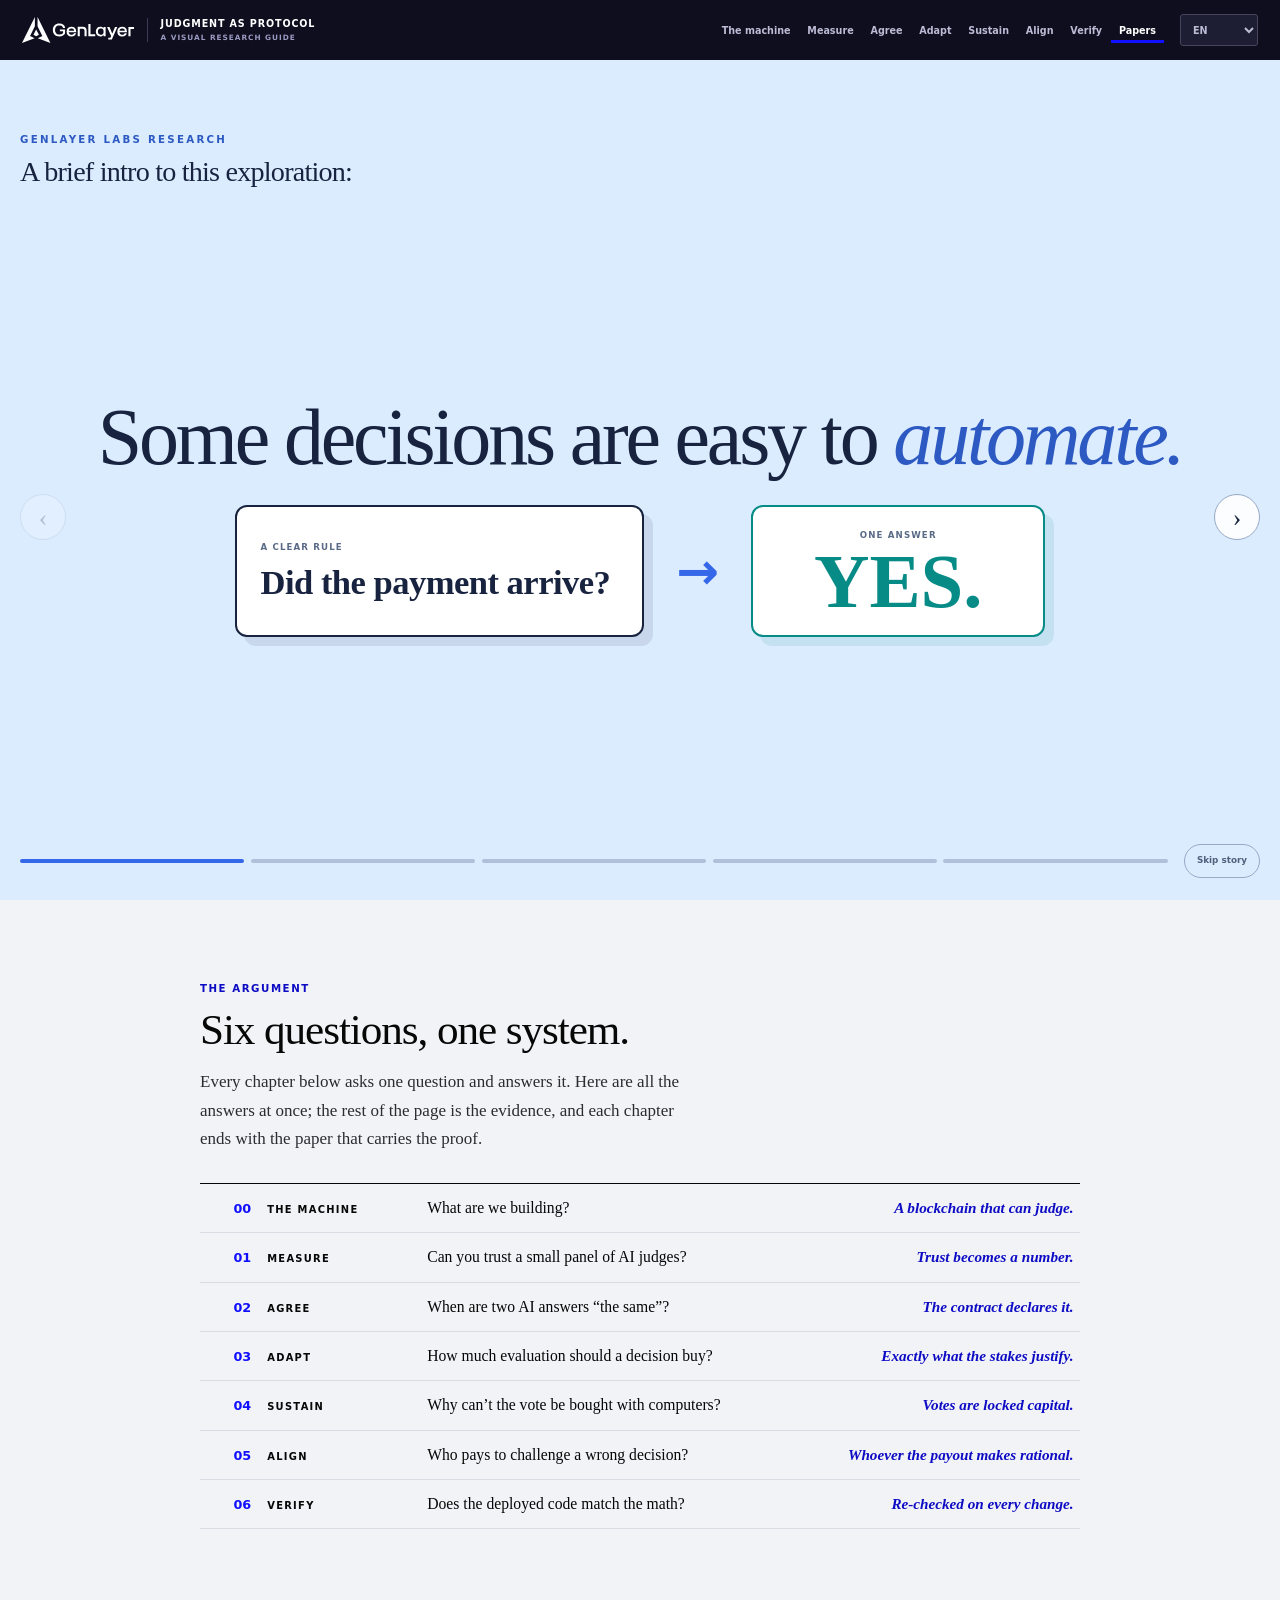
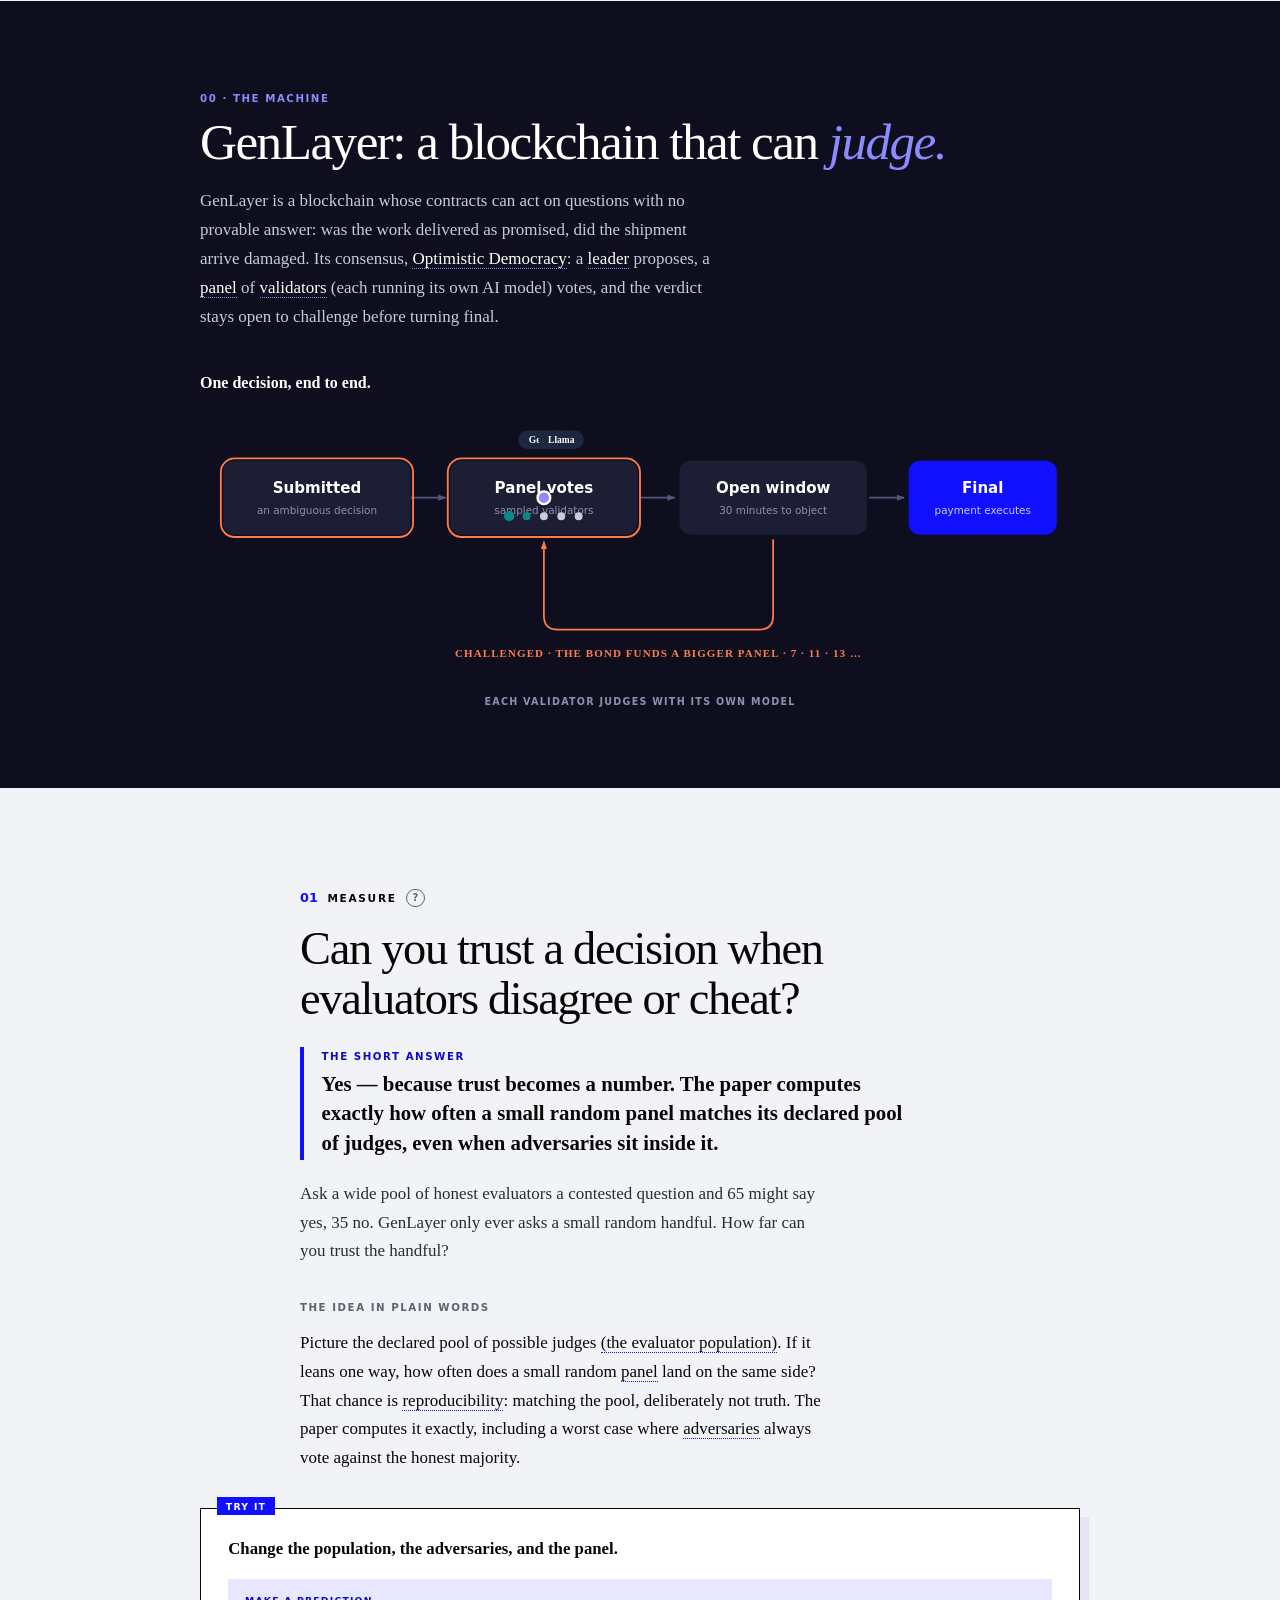
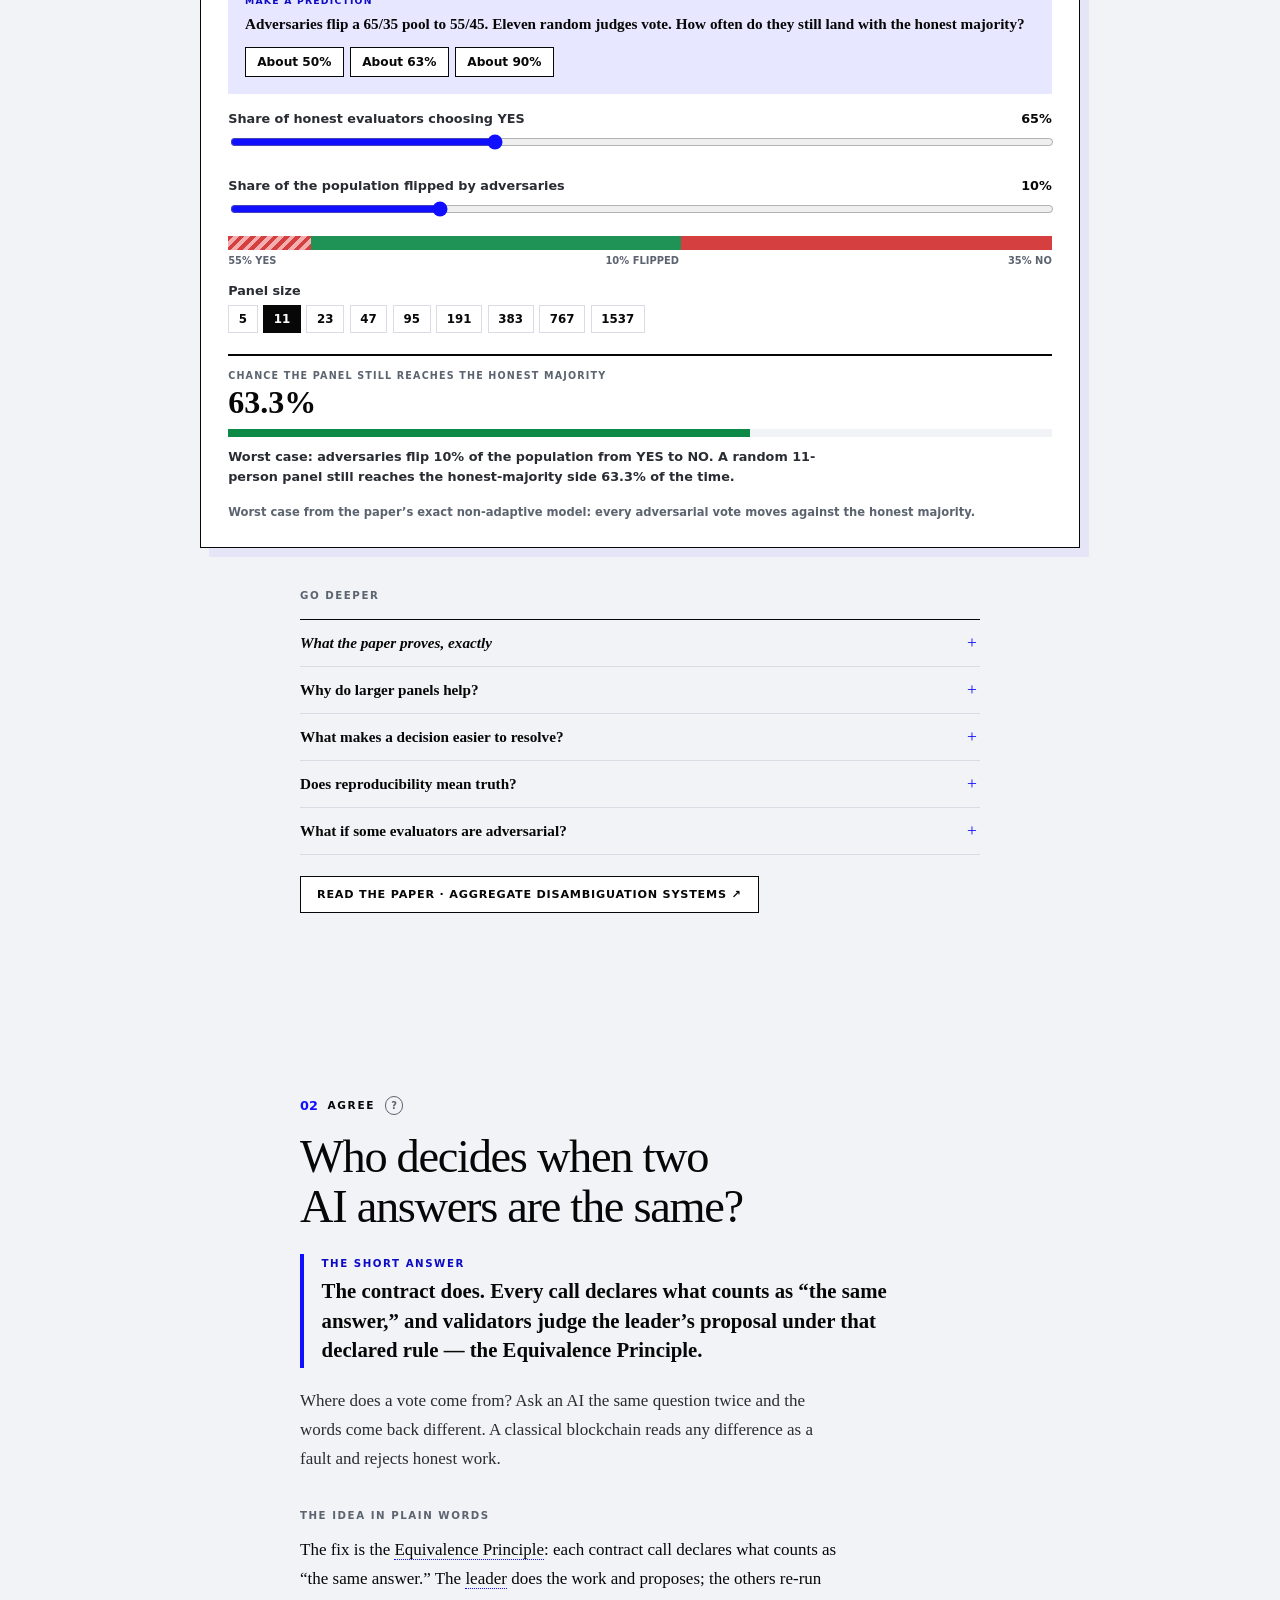
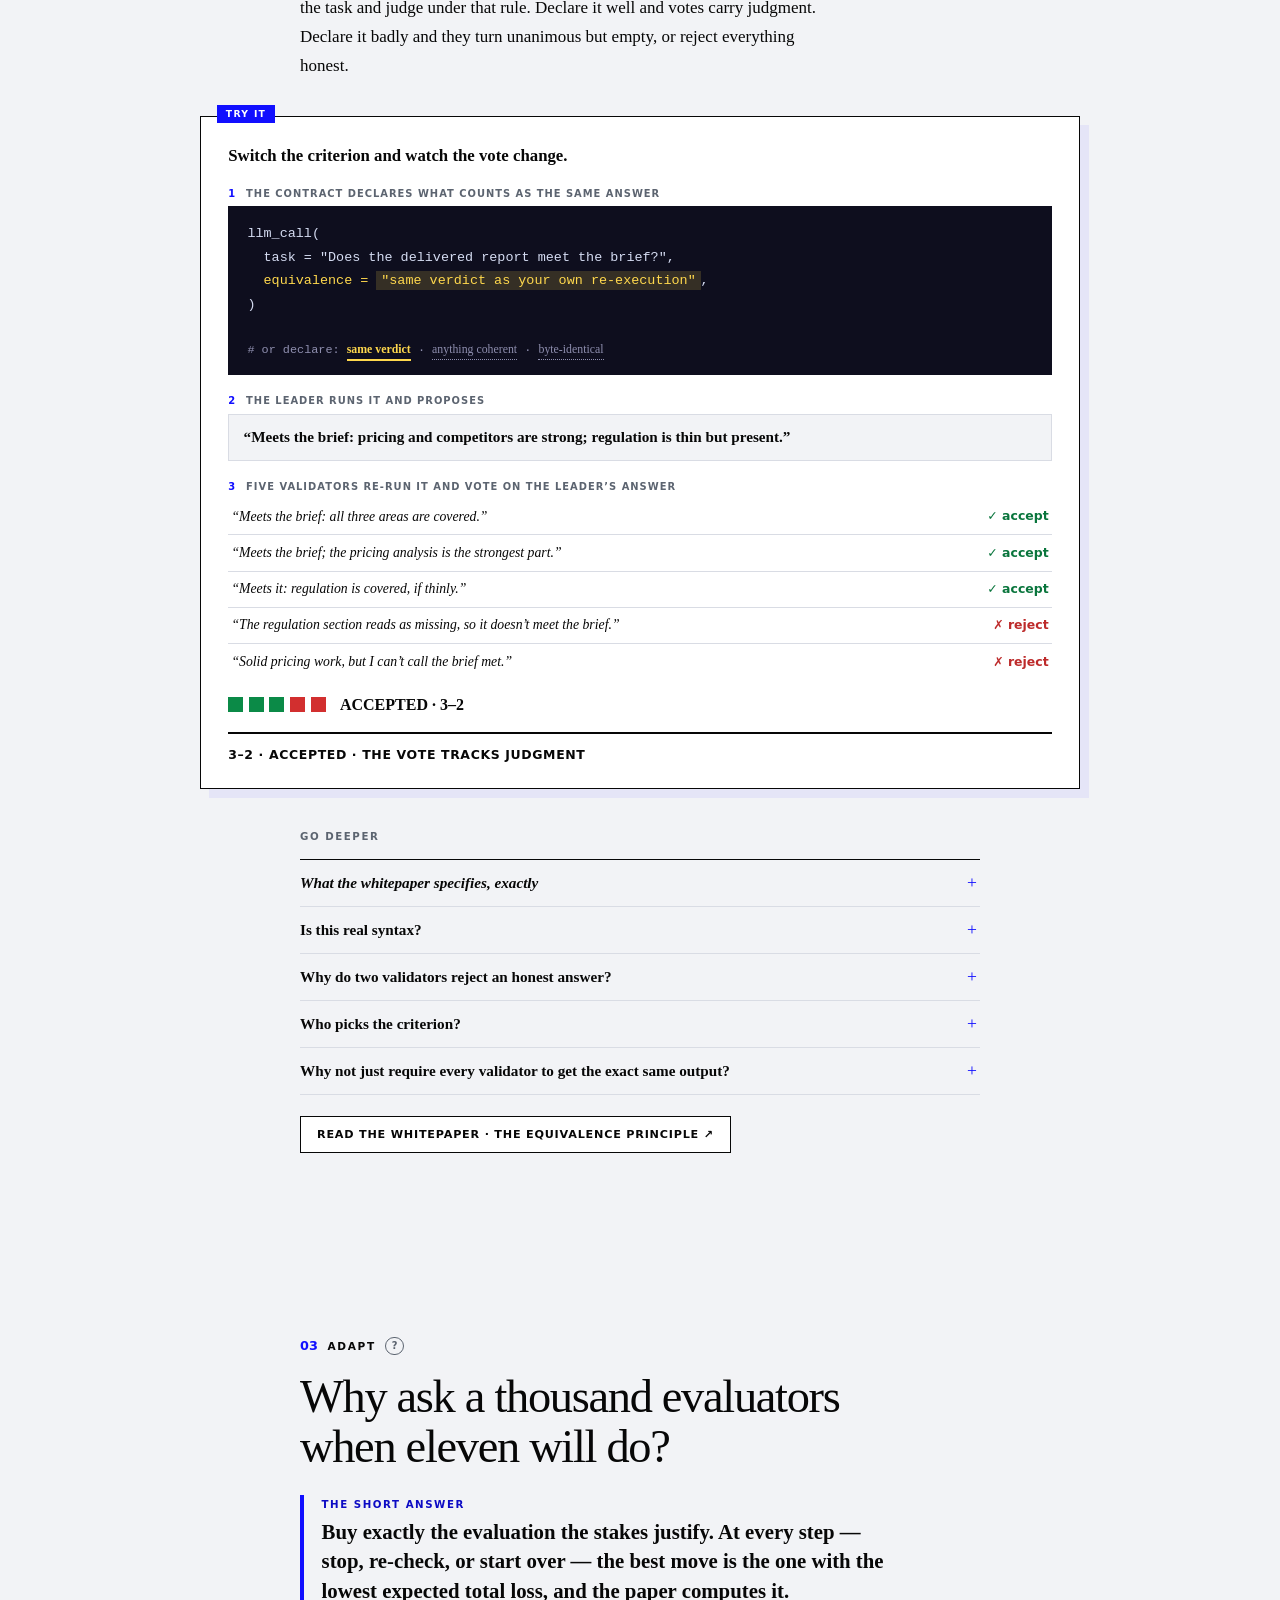
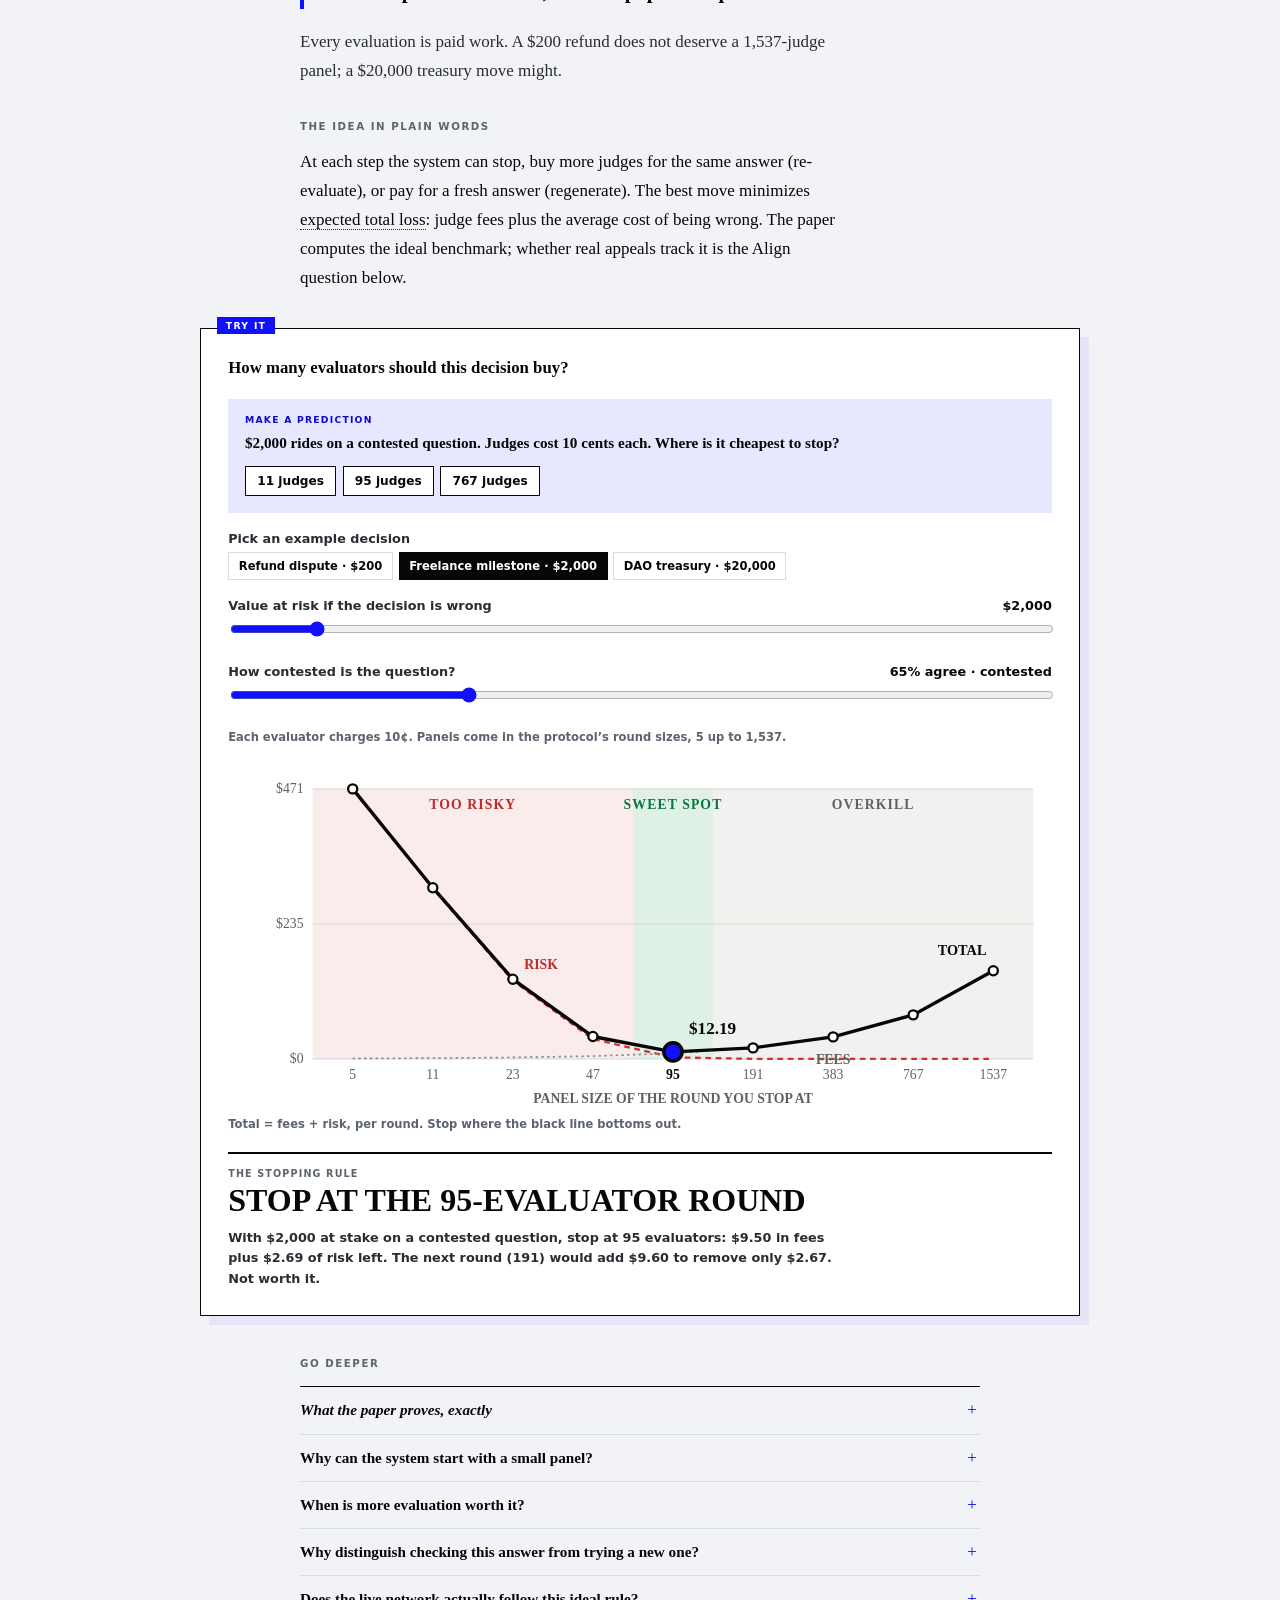
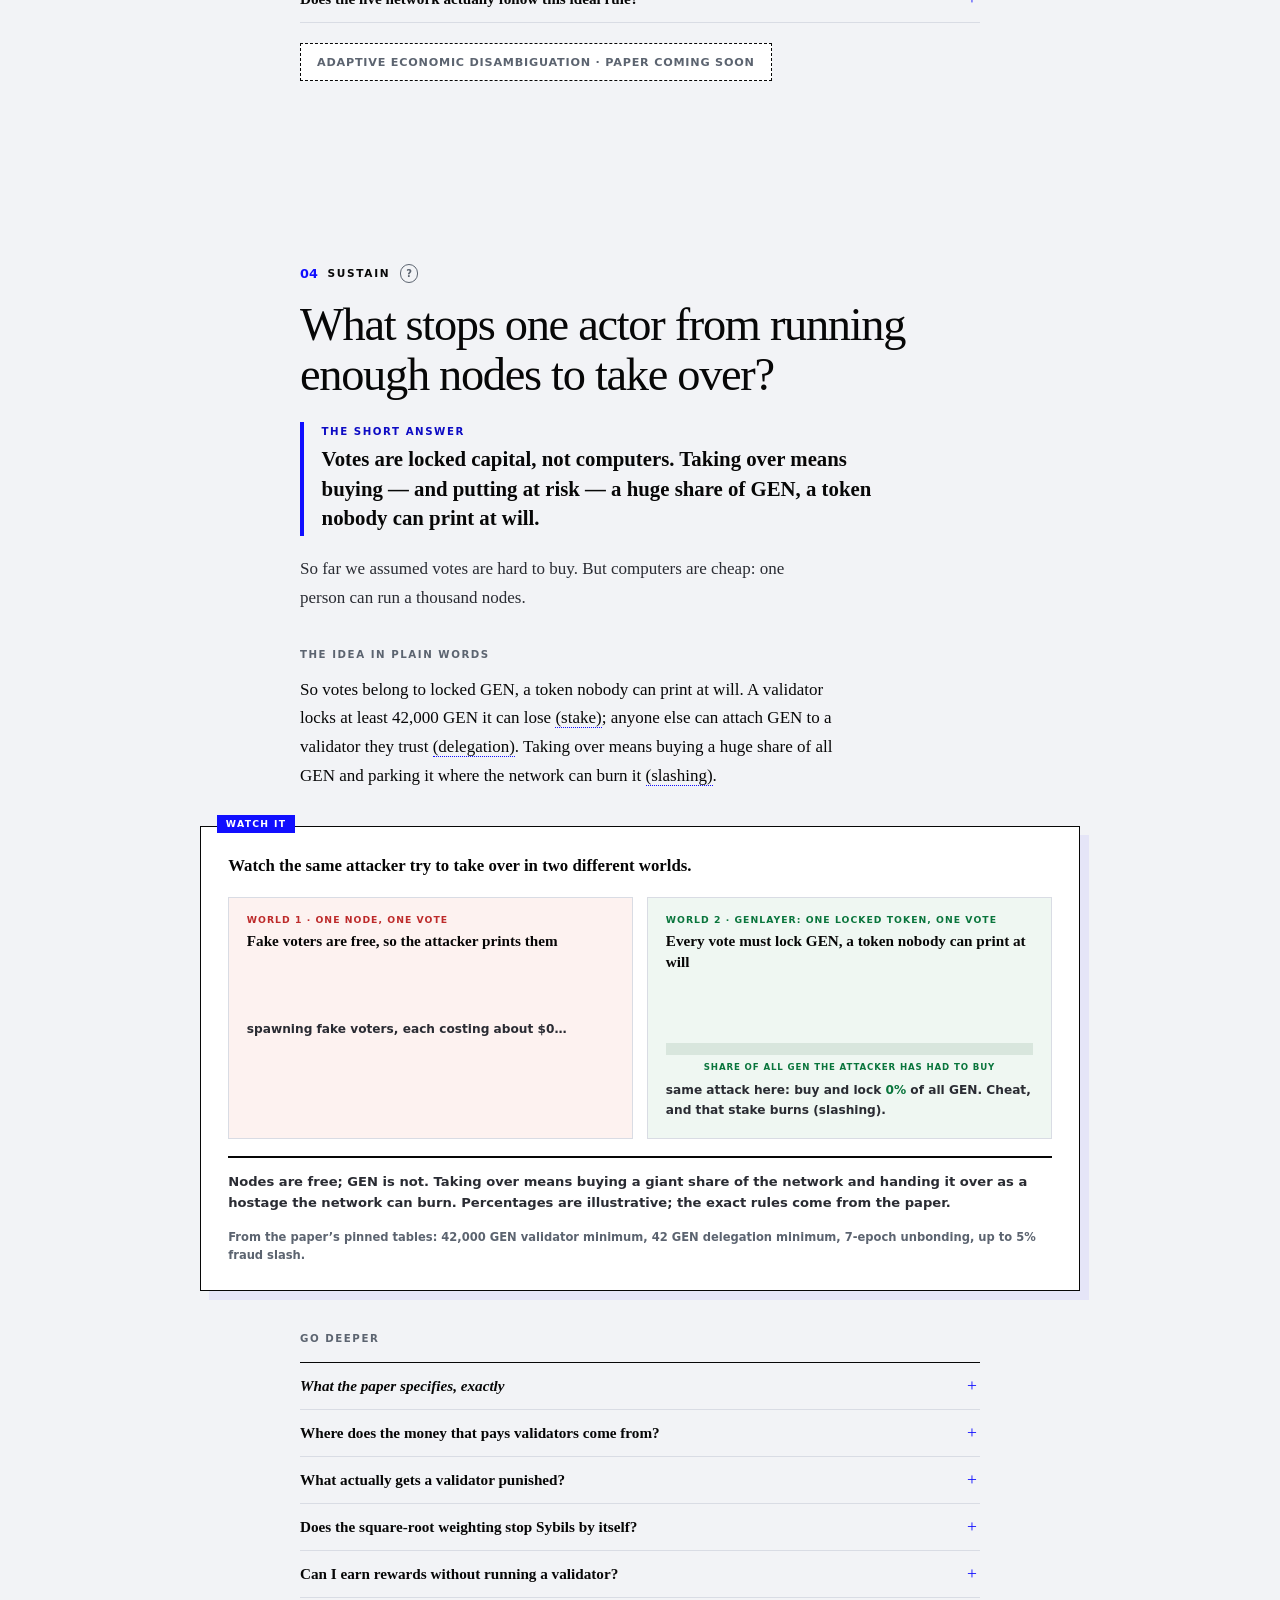
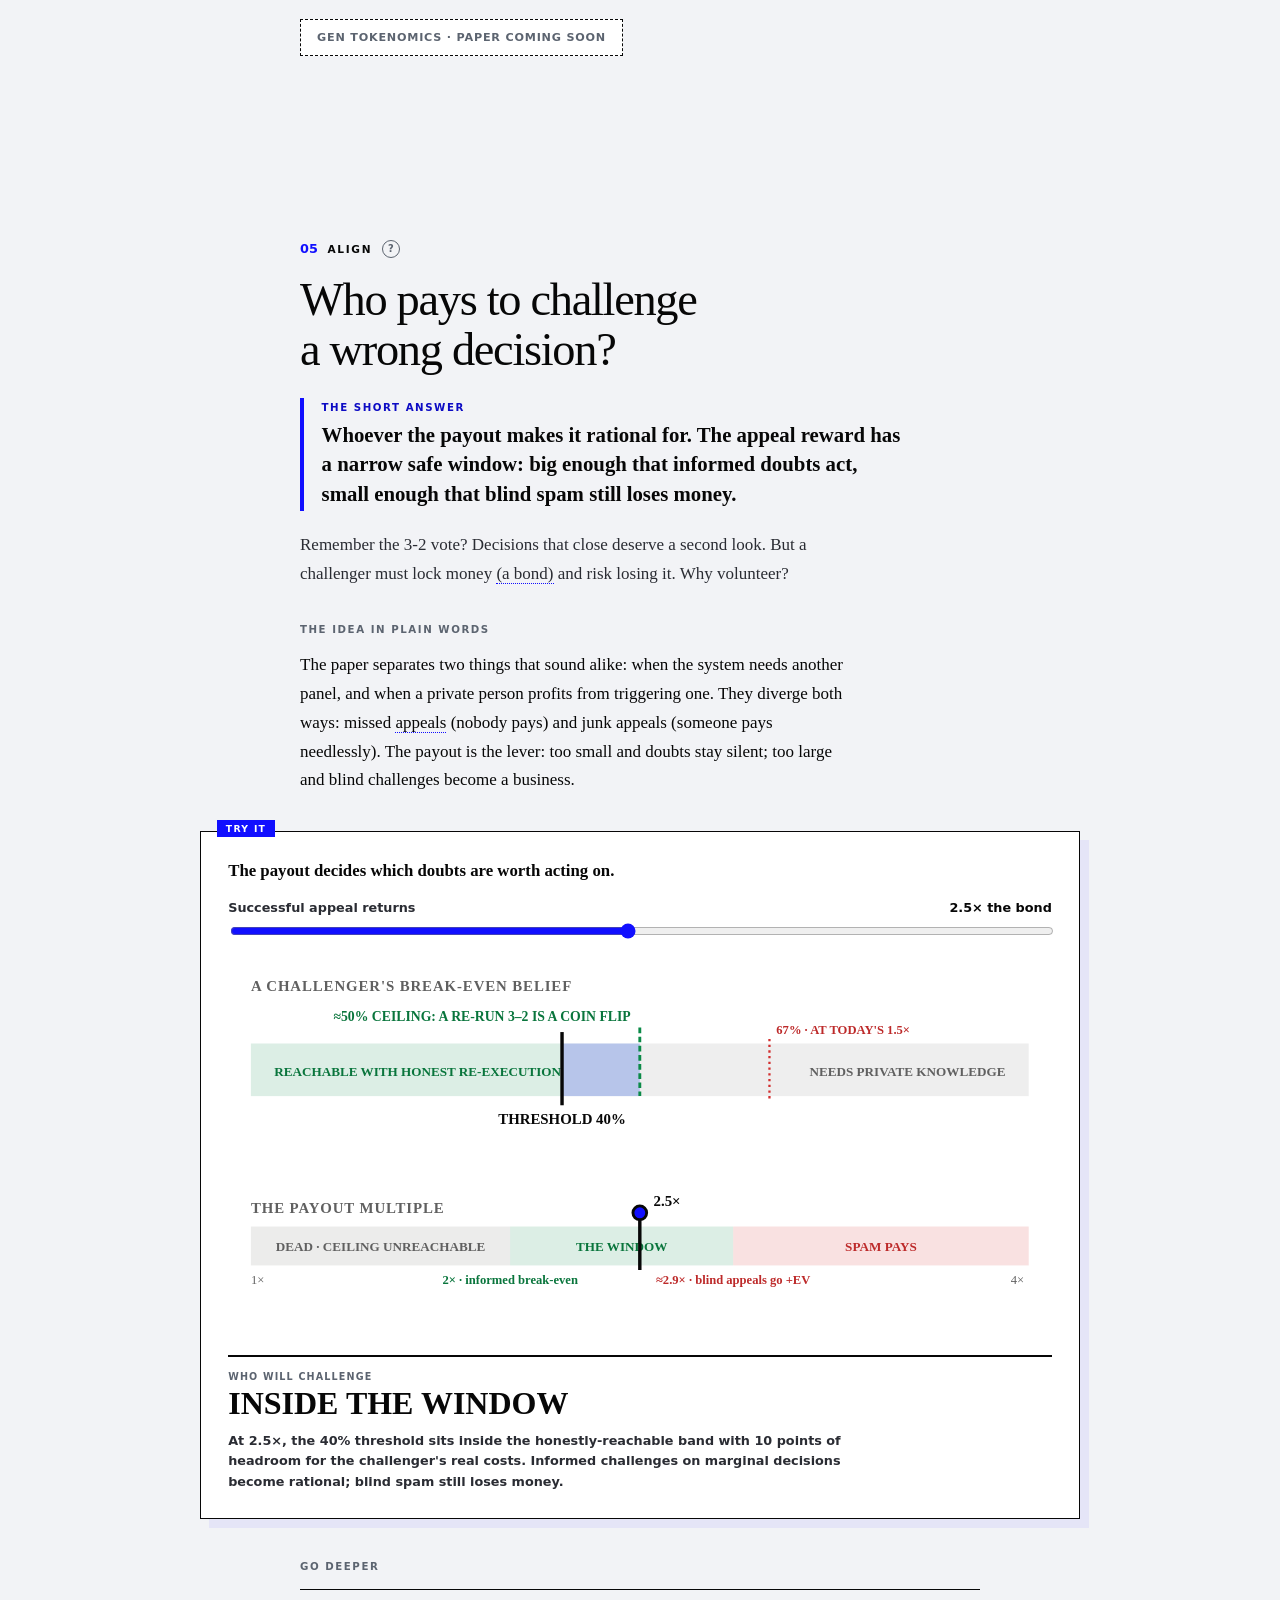
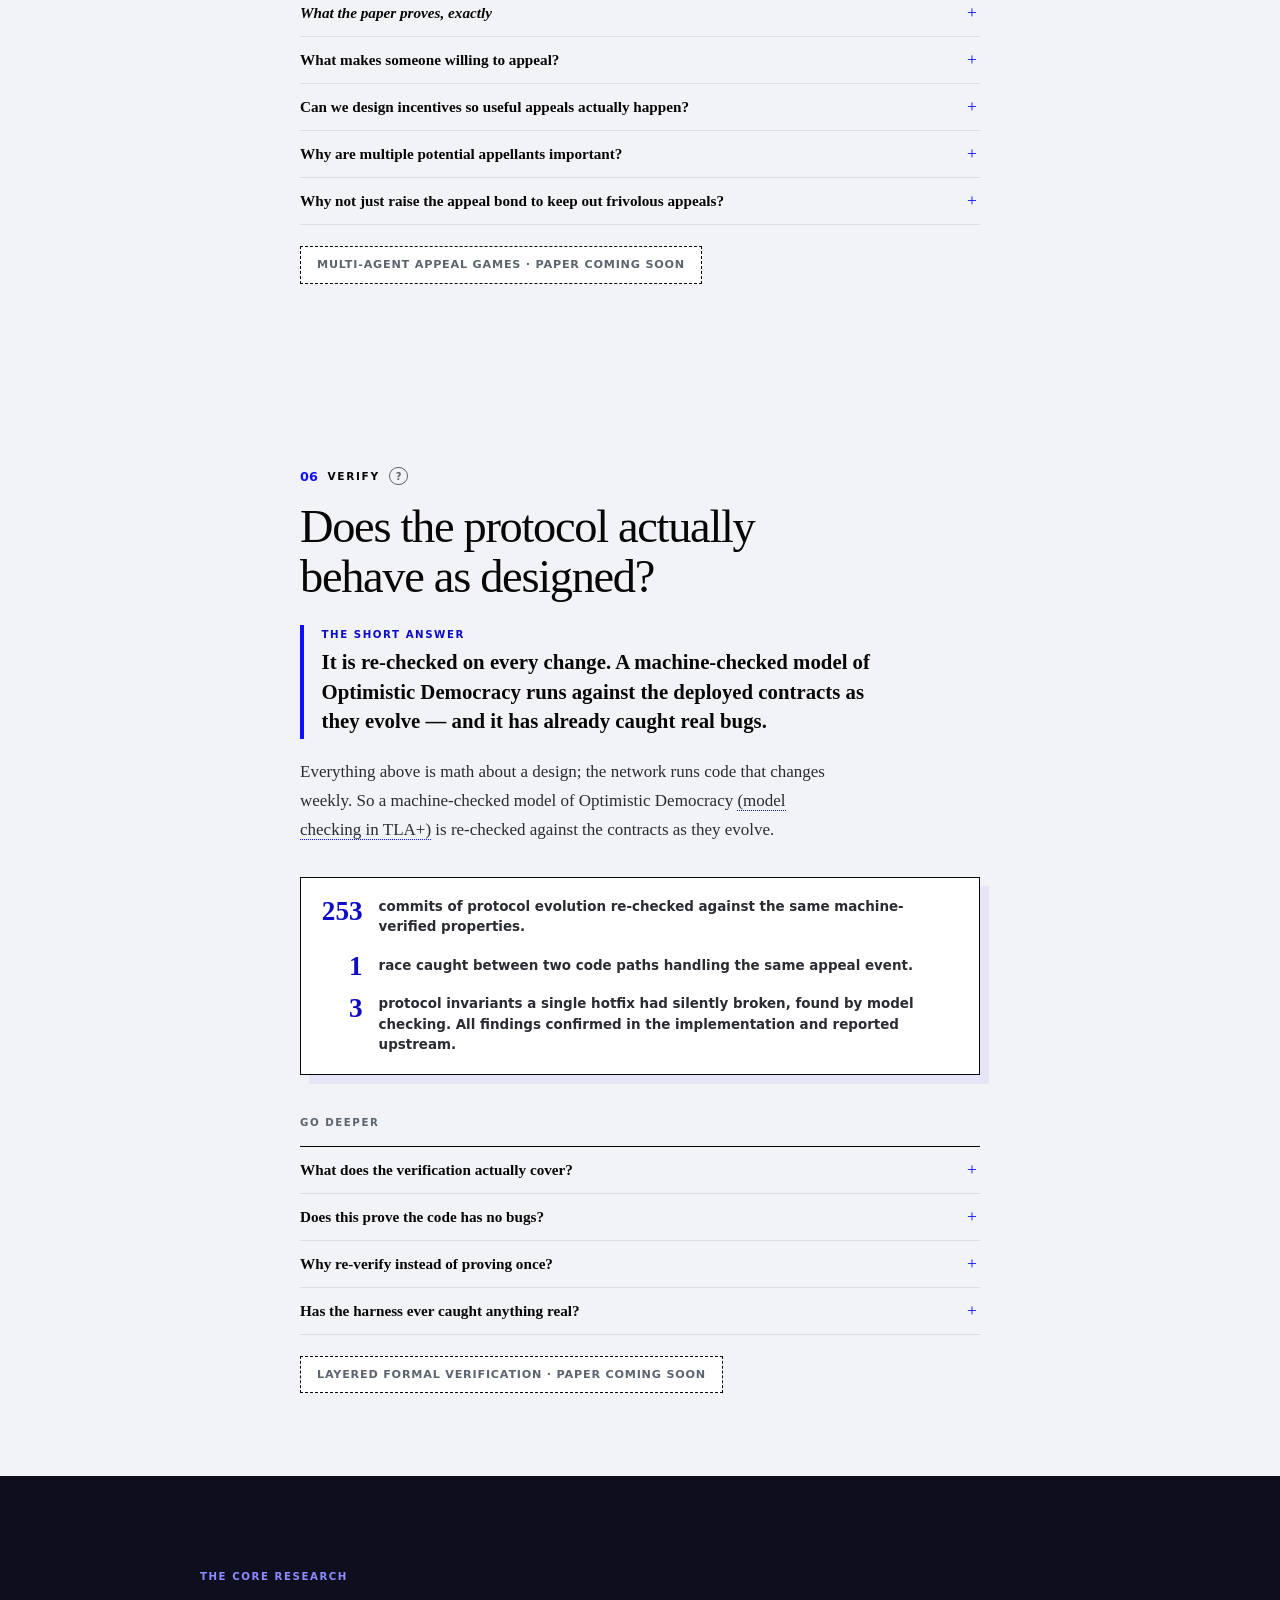
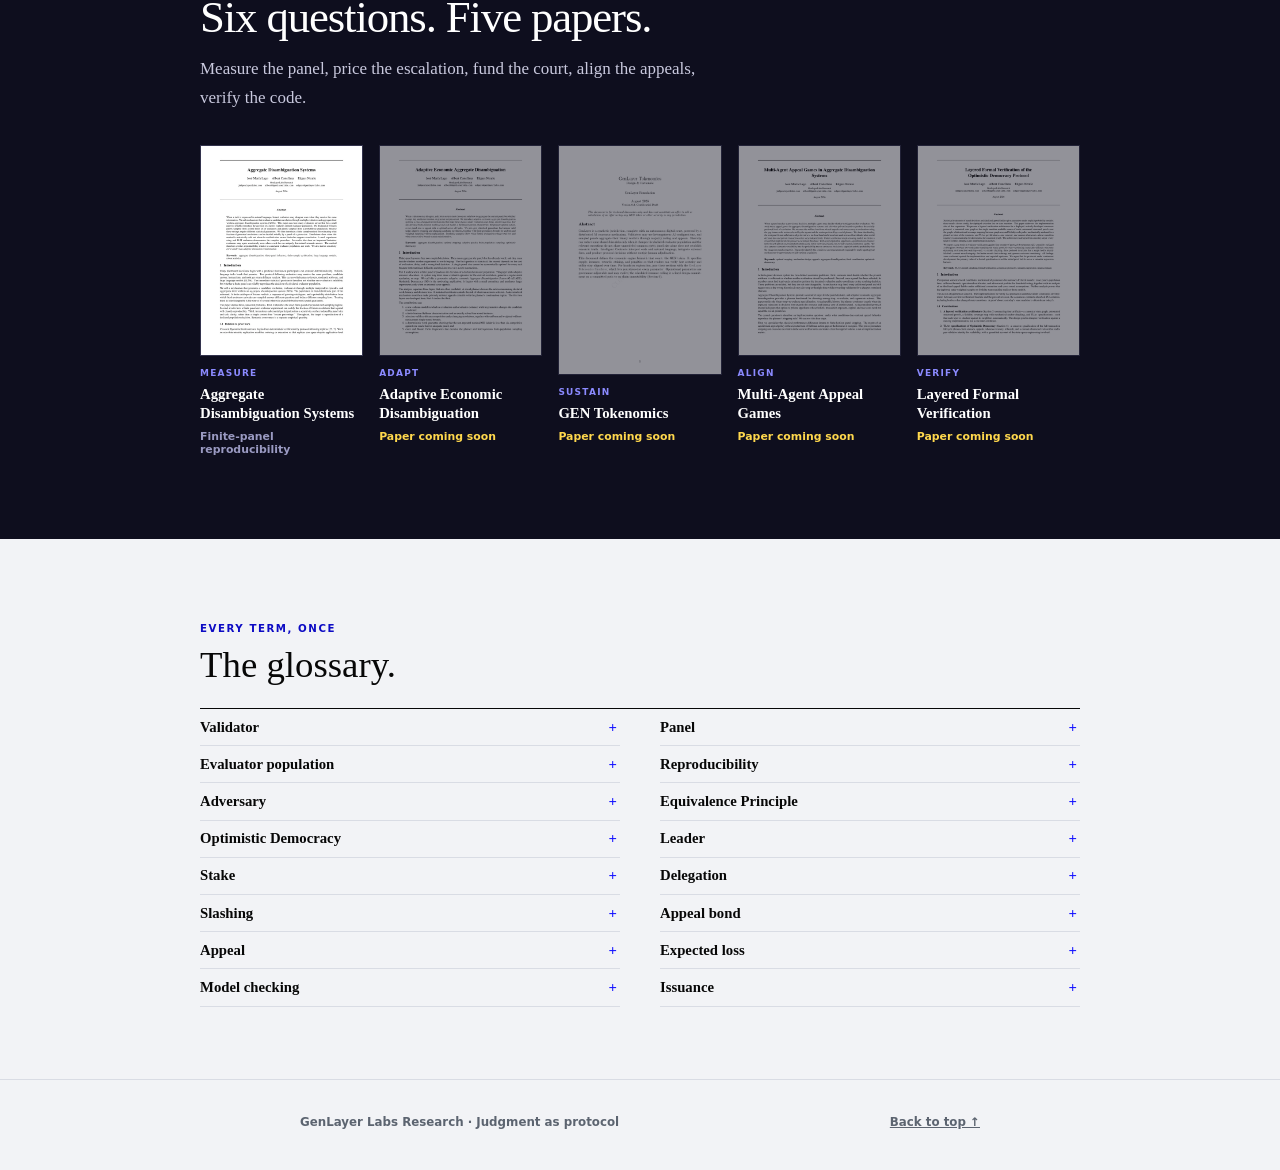
==== commit 22cd0560: "Turkish verification fixes from the fresh-eyes native review Co-Authored-By: Claude Fable 5 <noreply" ====
--- a/index.html
+++ b/index.html
@@ -382,8 +382,8 @@
         ]
       }
     </script>
-    <link rel="stylesheet" href="bridge-compact.css?v=mtjbgo9d" />
-    <link rel="stylesheet" href="bridge-critical.css?v=mtjbgo9d" />
+    <link rel="stylesheet" href="bridge-compact.css?v=mtjnn25v" />
+    <link rel="stylesheet" href="bridge-critical.css?v=mtjnn25v" />
   </head>
   <body>
 
@@ -1055,6 +1055,7 @@
       },
       "tr": {
         "Validator": "Doğrulayıcı",
+        "Model checking": "Model denetleme",
         "A computer taking part in the network's judging. In GenLayer each validator runs an AI model of its own choosing and locks GEN tokens as a security deposit (stake).": "Ağın yargısına katılan bir bilgisayar. GenLayer'da her doğrulayıcı kendi seçtiği yapay zekâ modelini çalıştırır ve güvence olarak GEN kilitler (stake).",
         "The small random group of validators chosen to judge one decision. GenLayer's rounds use panels of 5, 7, 11 and so on, growing with each appeal.": "Bir kararı yargılamak üzere seçilen küçük, rastgele doğrulayıcı grubu. GenLayer'ın turları 5, 7, 11 diye büyüyen paneller kullanır; her itirazla bir boy büyür.",
         "Evaluator population": "Değerlendirici popülasyonu",
@@ -1190,7 +1191,7 @@
           if (n === 20) badnote.textContent = GL_T("\u2026fake voters outnumber everyone. One actor owns the vote.");
         } else {
           flood.innerHTML = ""; staked.innerHTML = ""; n = 0;
-          fill.style.width = "0%"; cost.textContent = "0%";
+          fill.style.width = "0%"; cost.textContent = GL_PCT(0);
           badnote.textContent = GL_T("spawning fake voters, each costing about $0\u2026");
         }
       };
@@ -1318,6 +1319,6 @@
       } else cycle();
     })();
     </script>
-    <script src="bridge-critical.js?v=mtjbgo9d"></script>
+    <script src="bridge-critical.js?v=mtjnn25v"></script>
   </body>
 </html>
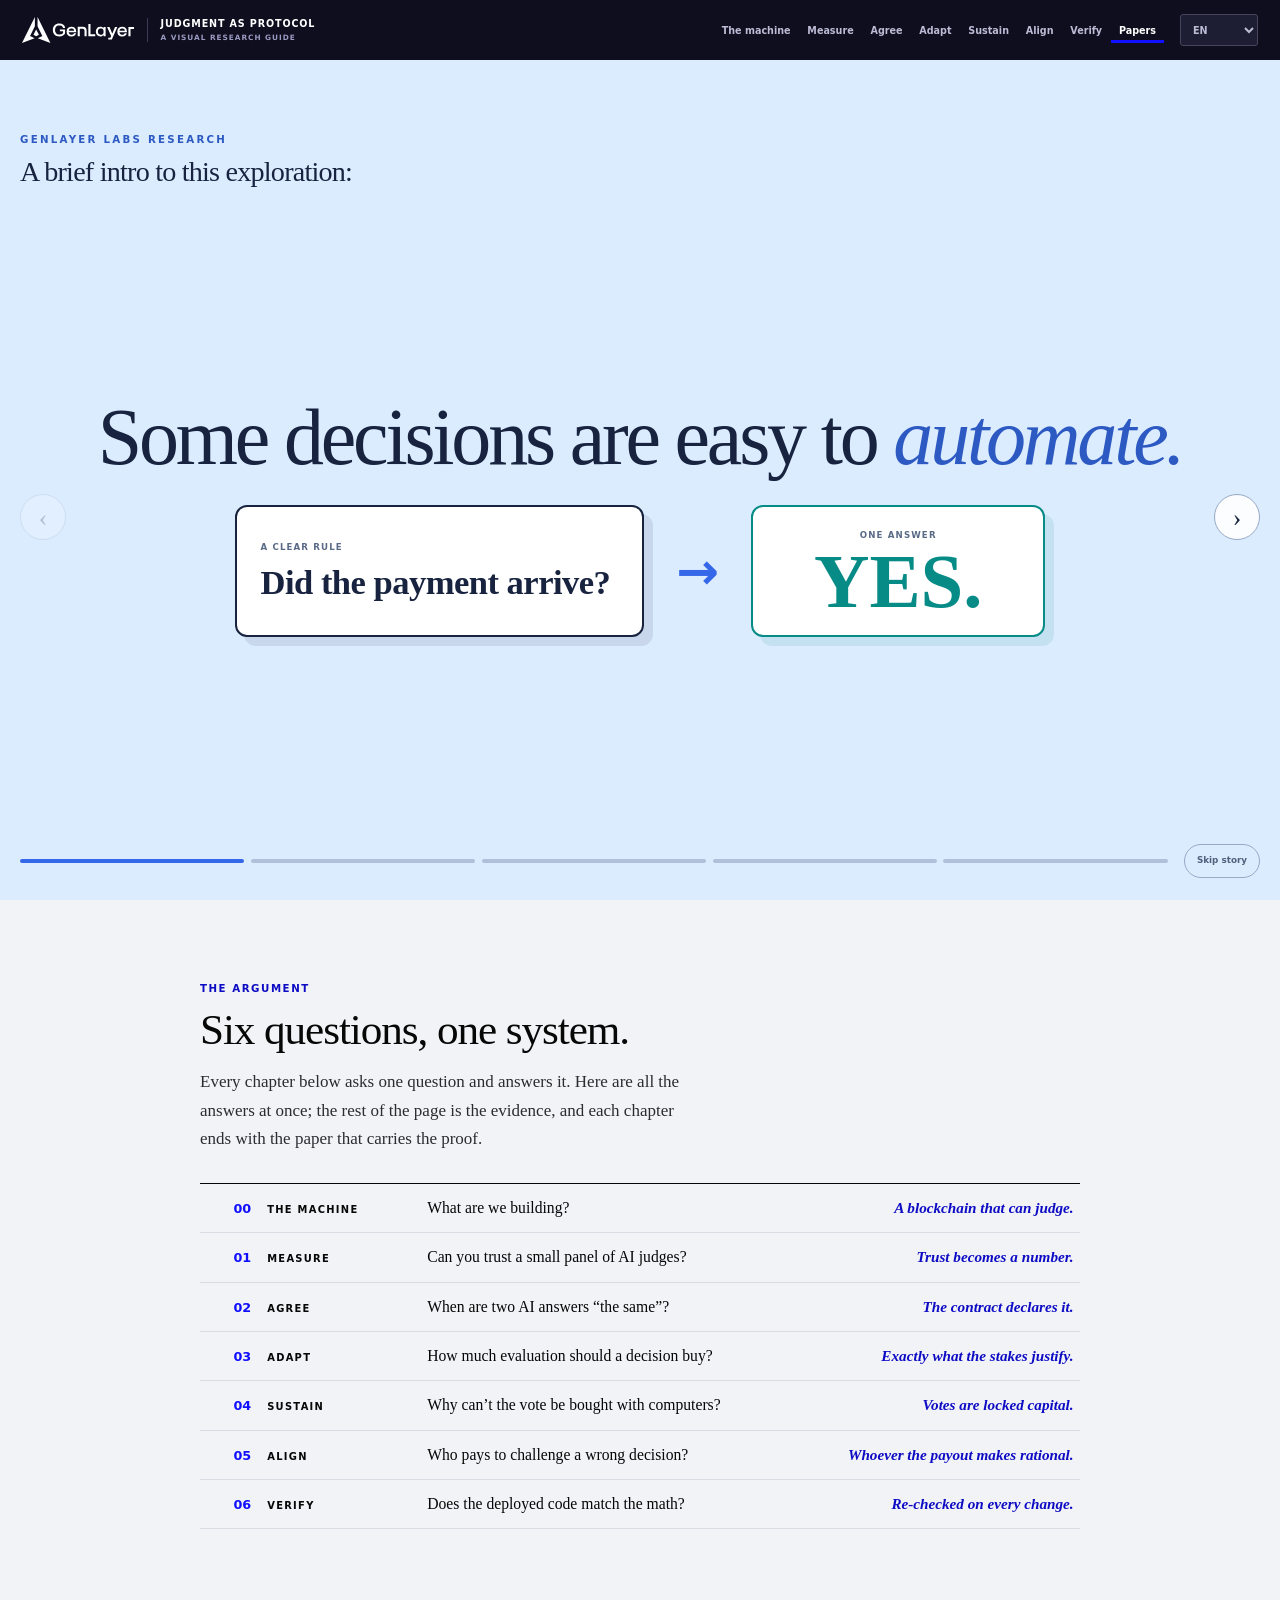
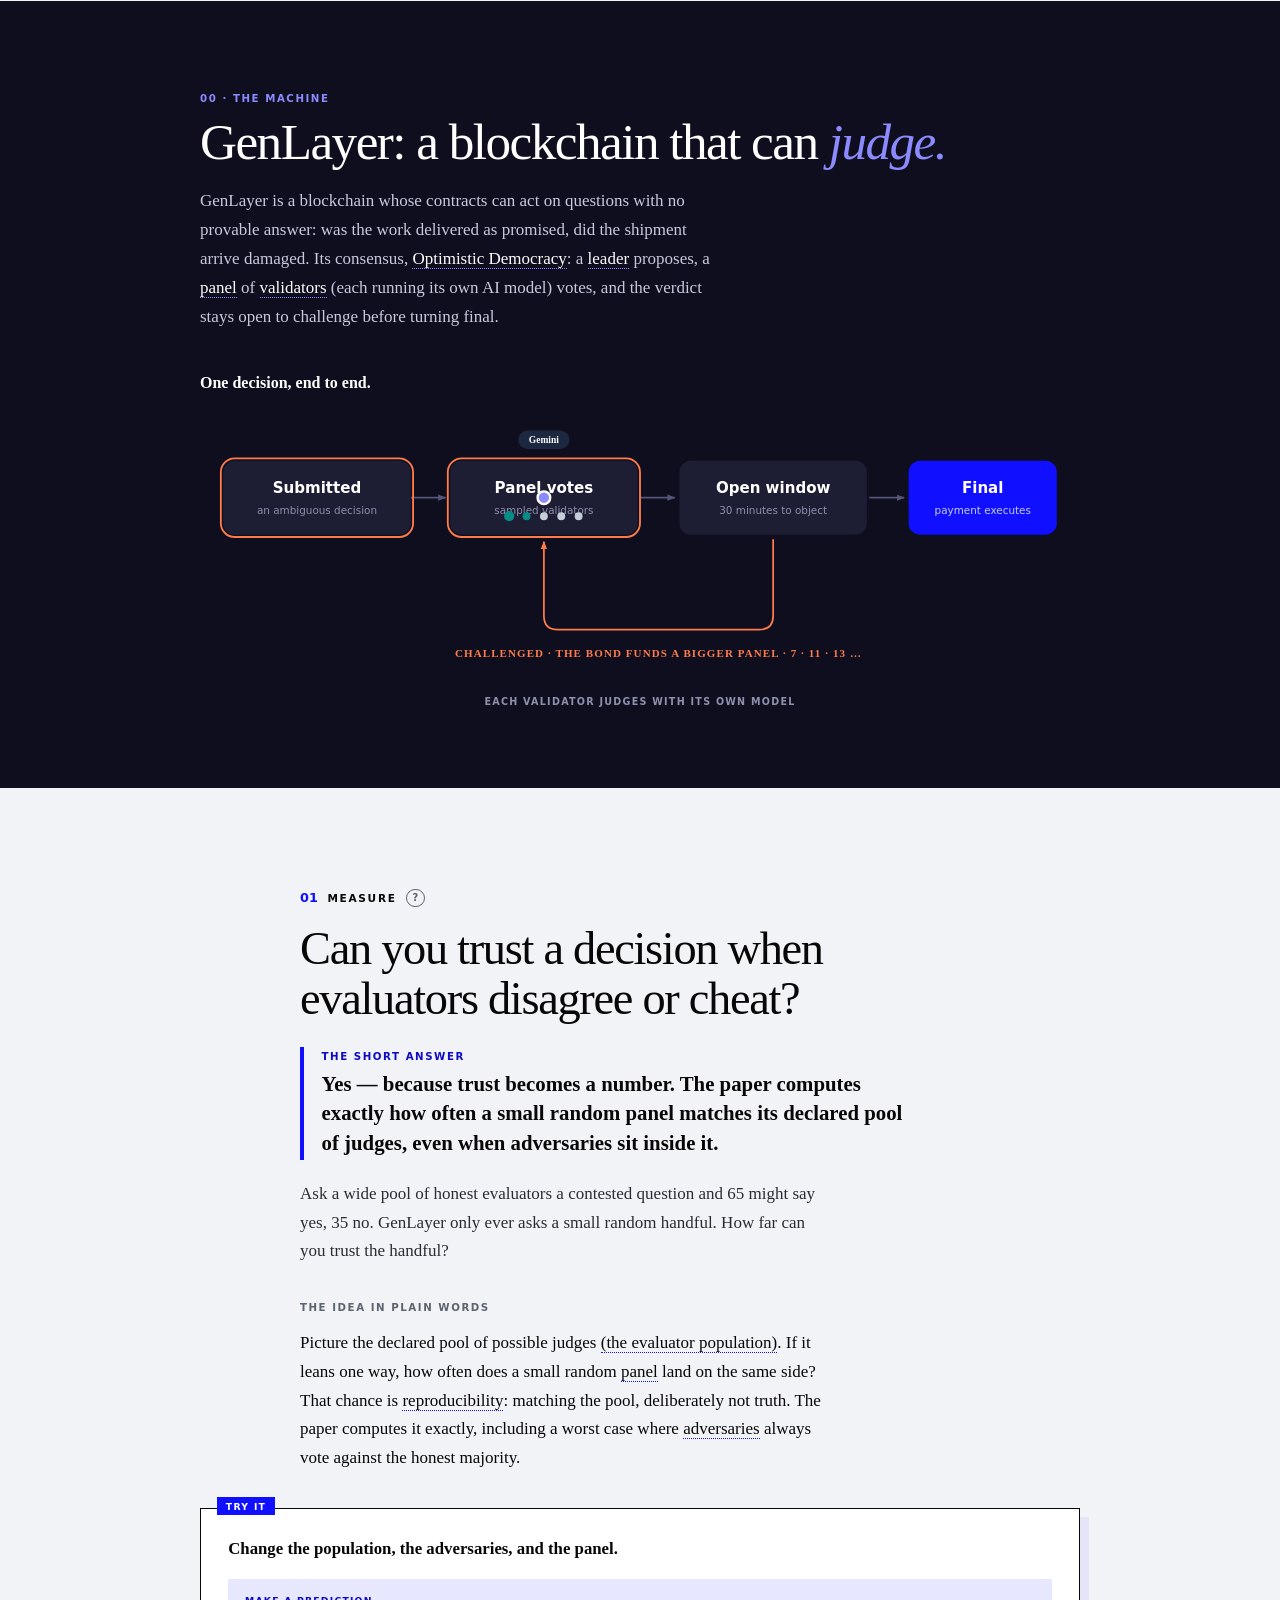
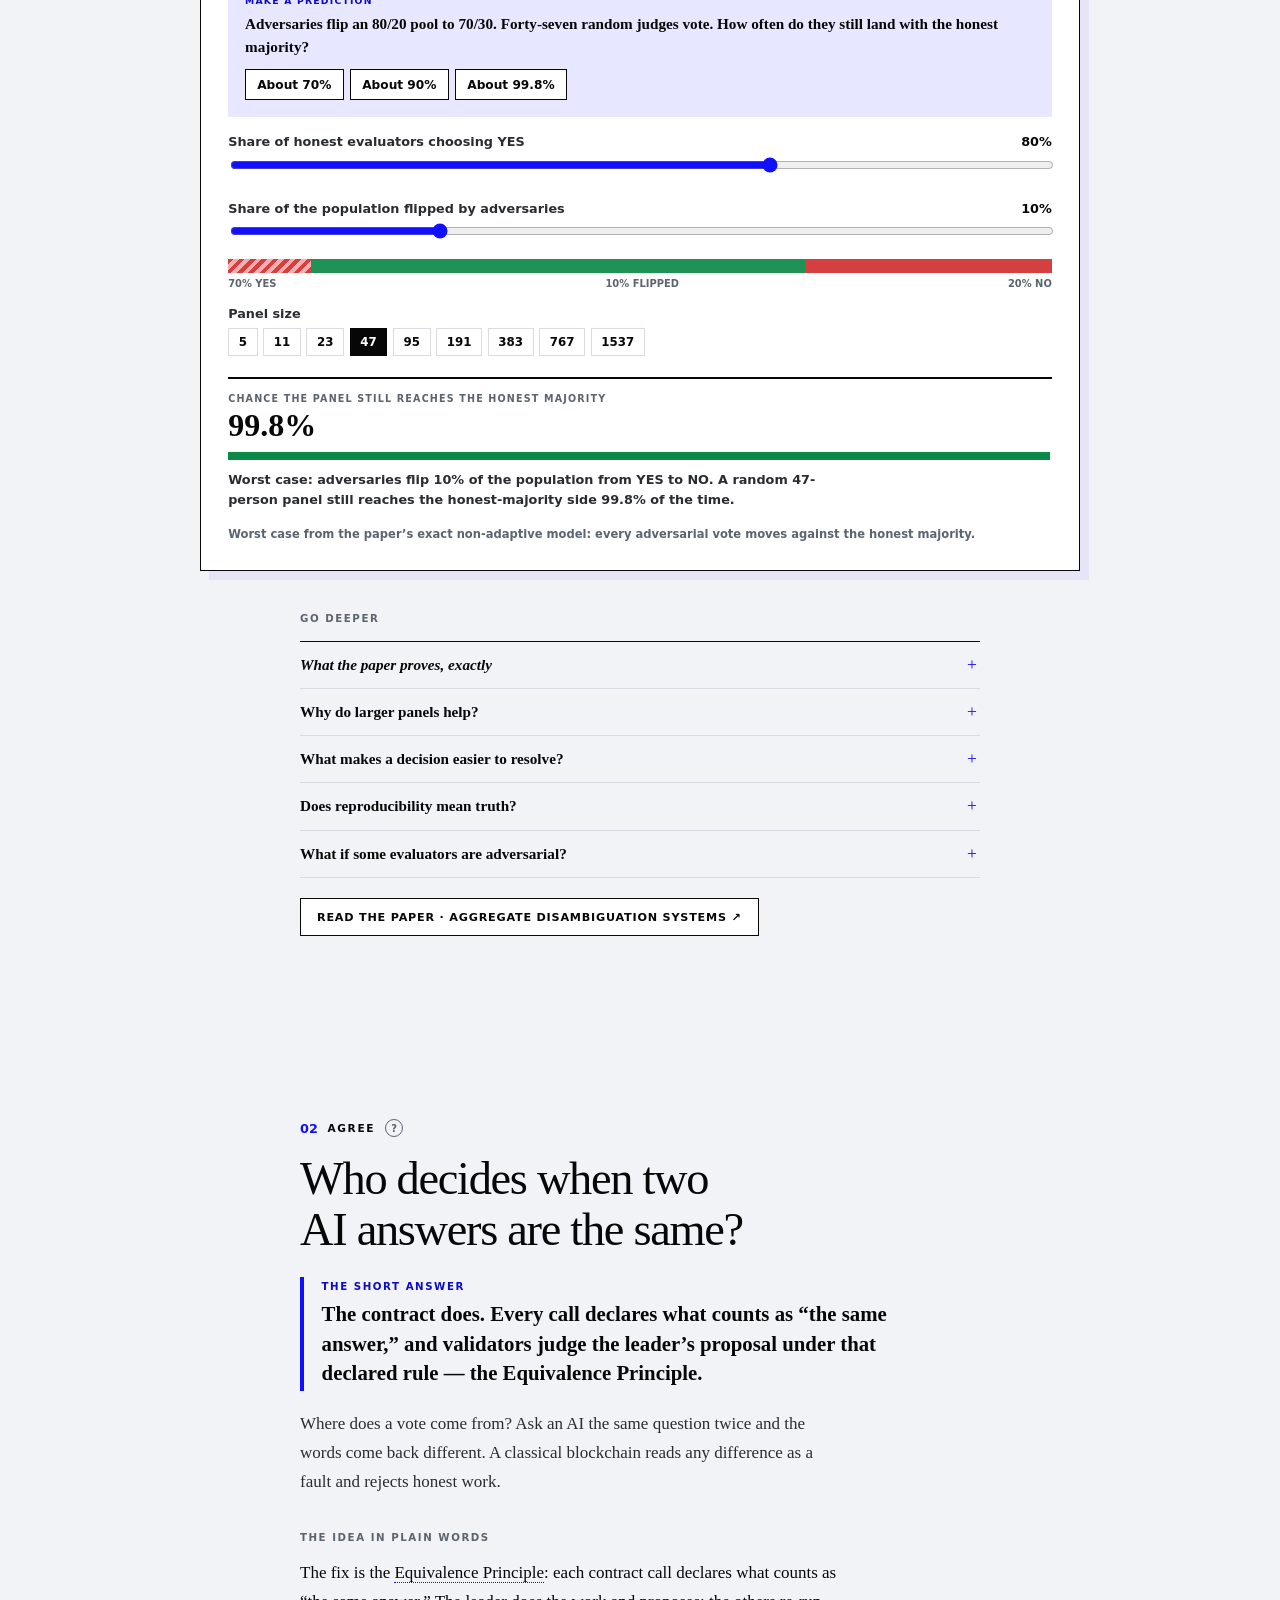
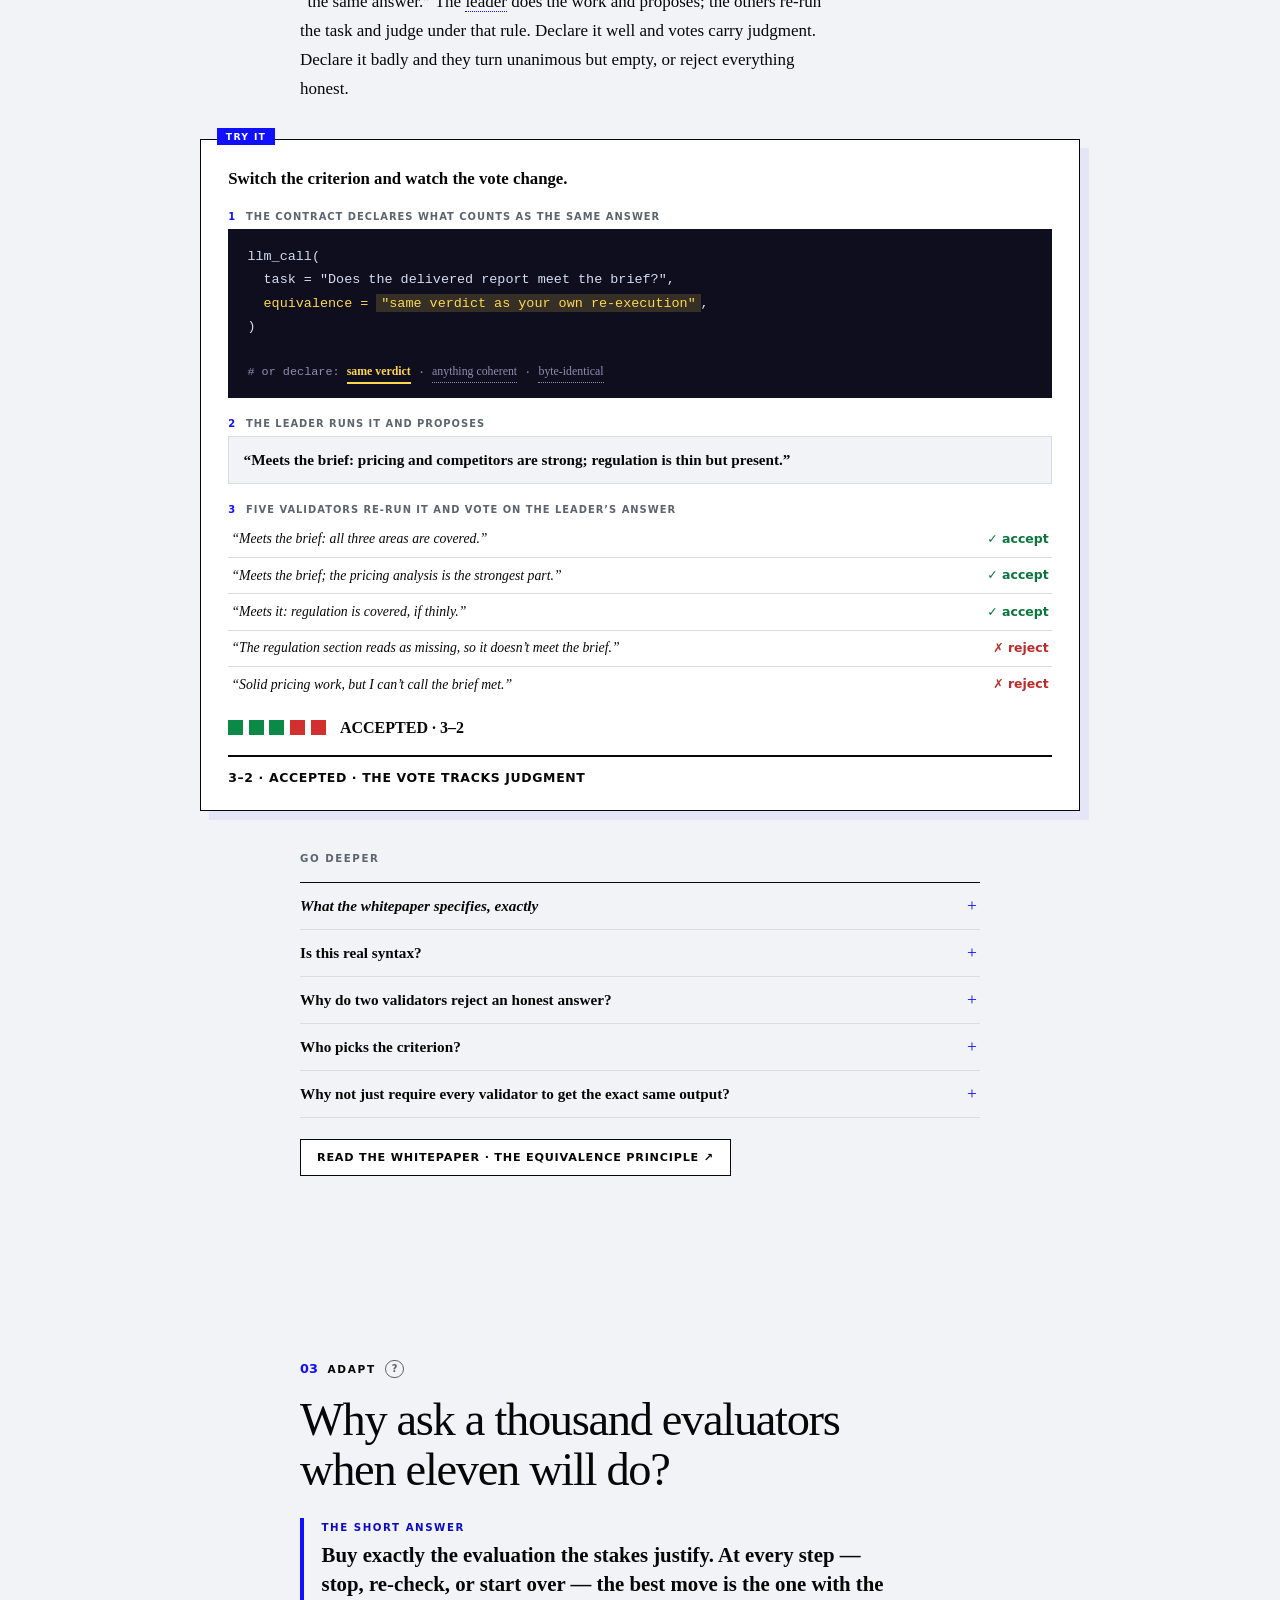
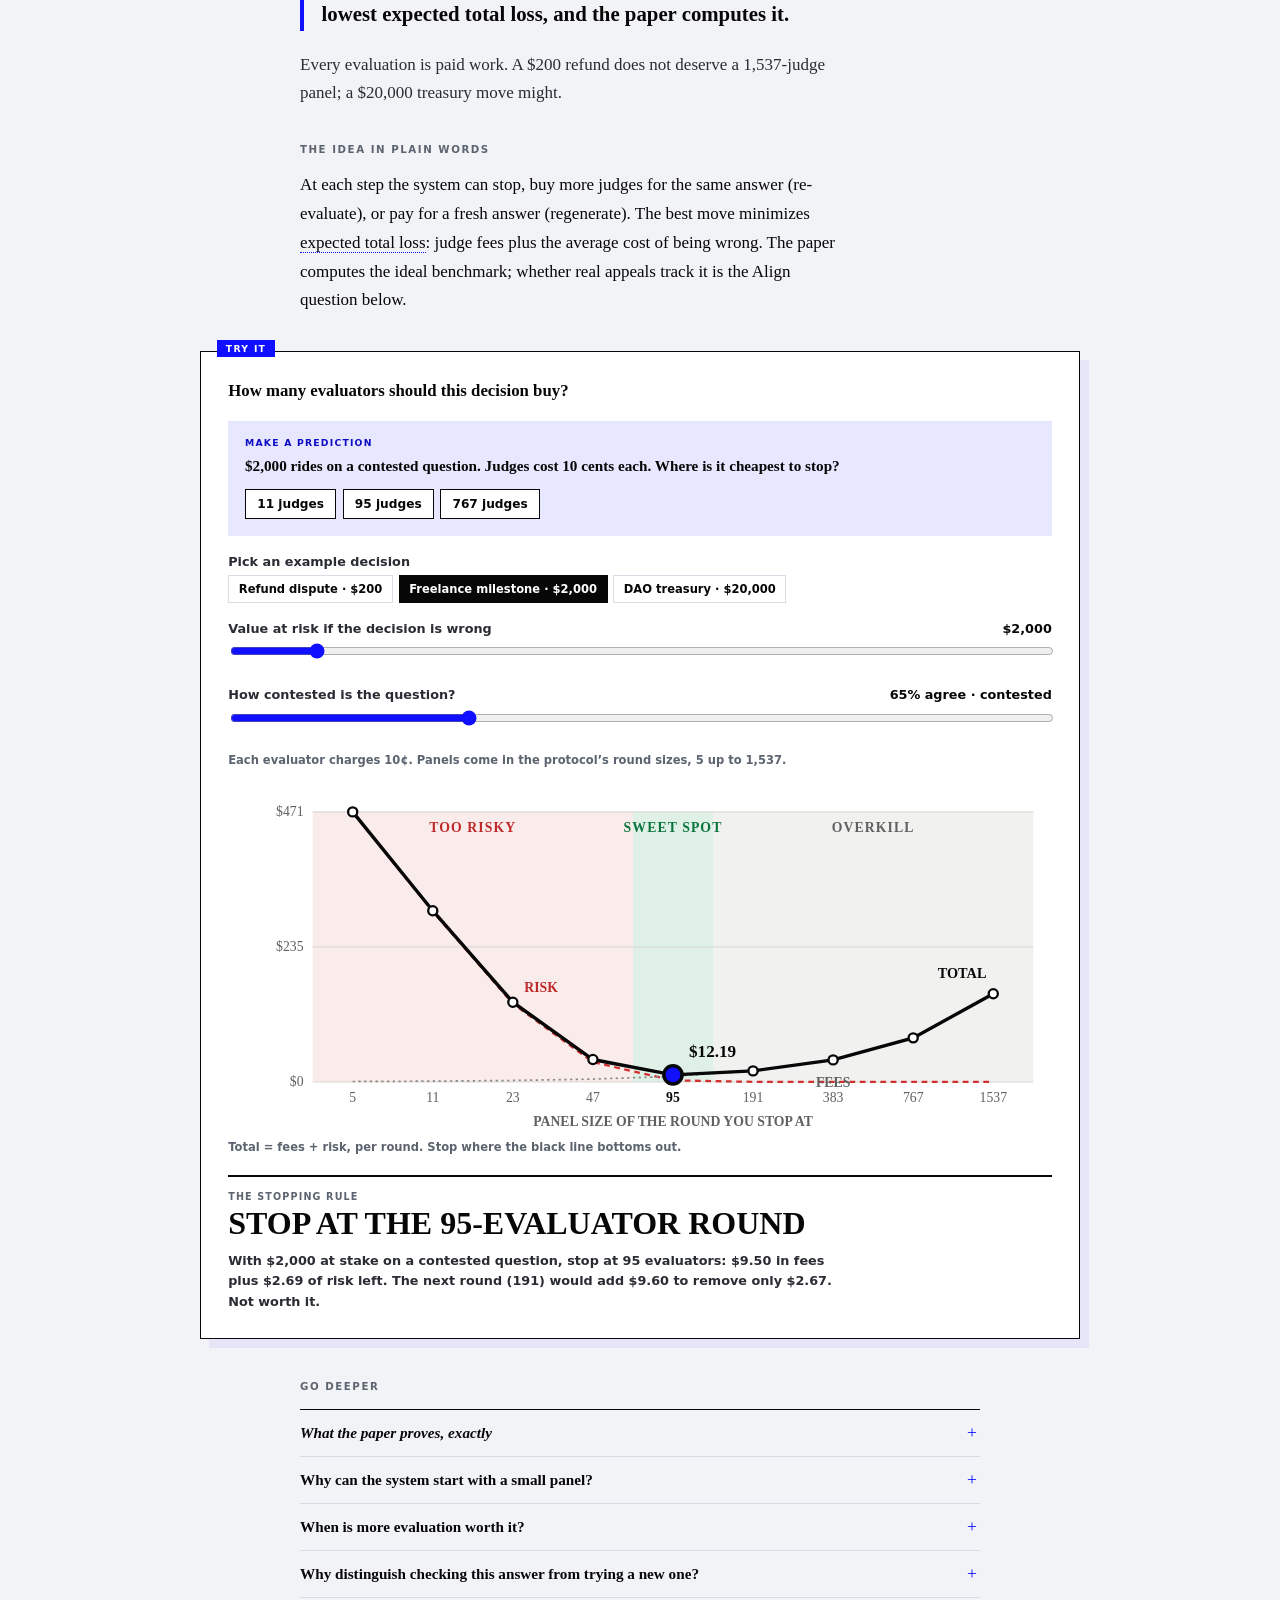
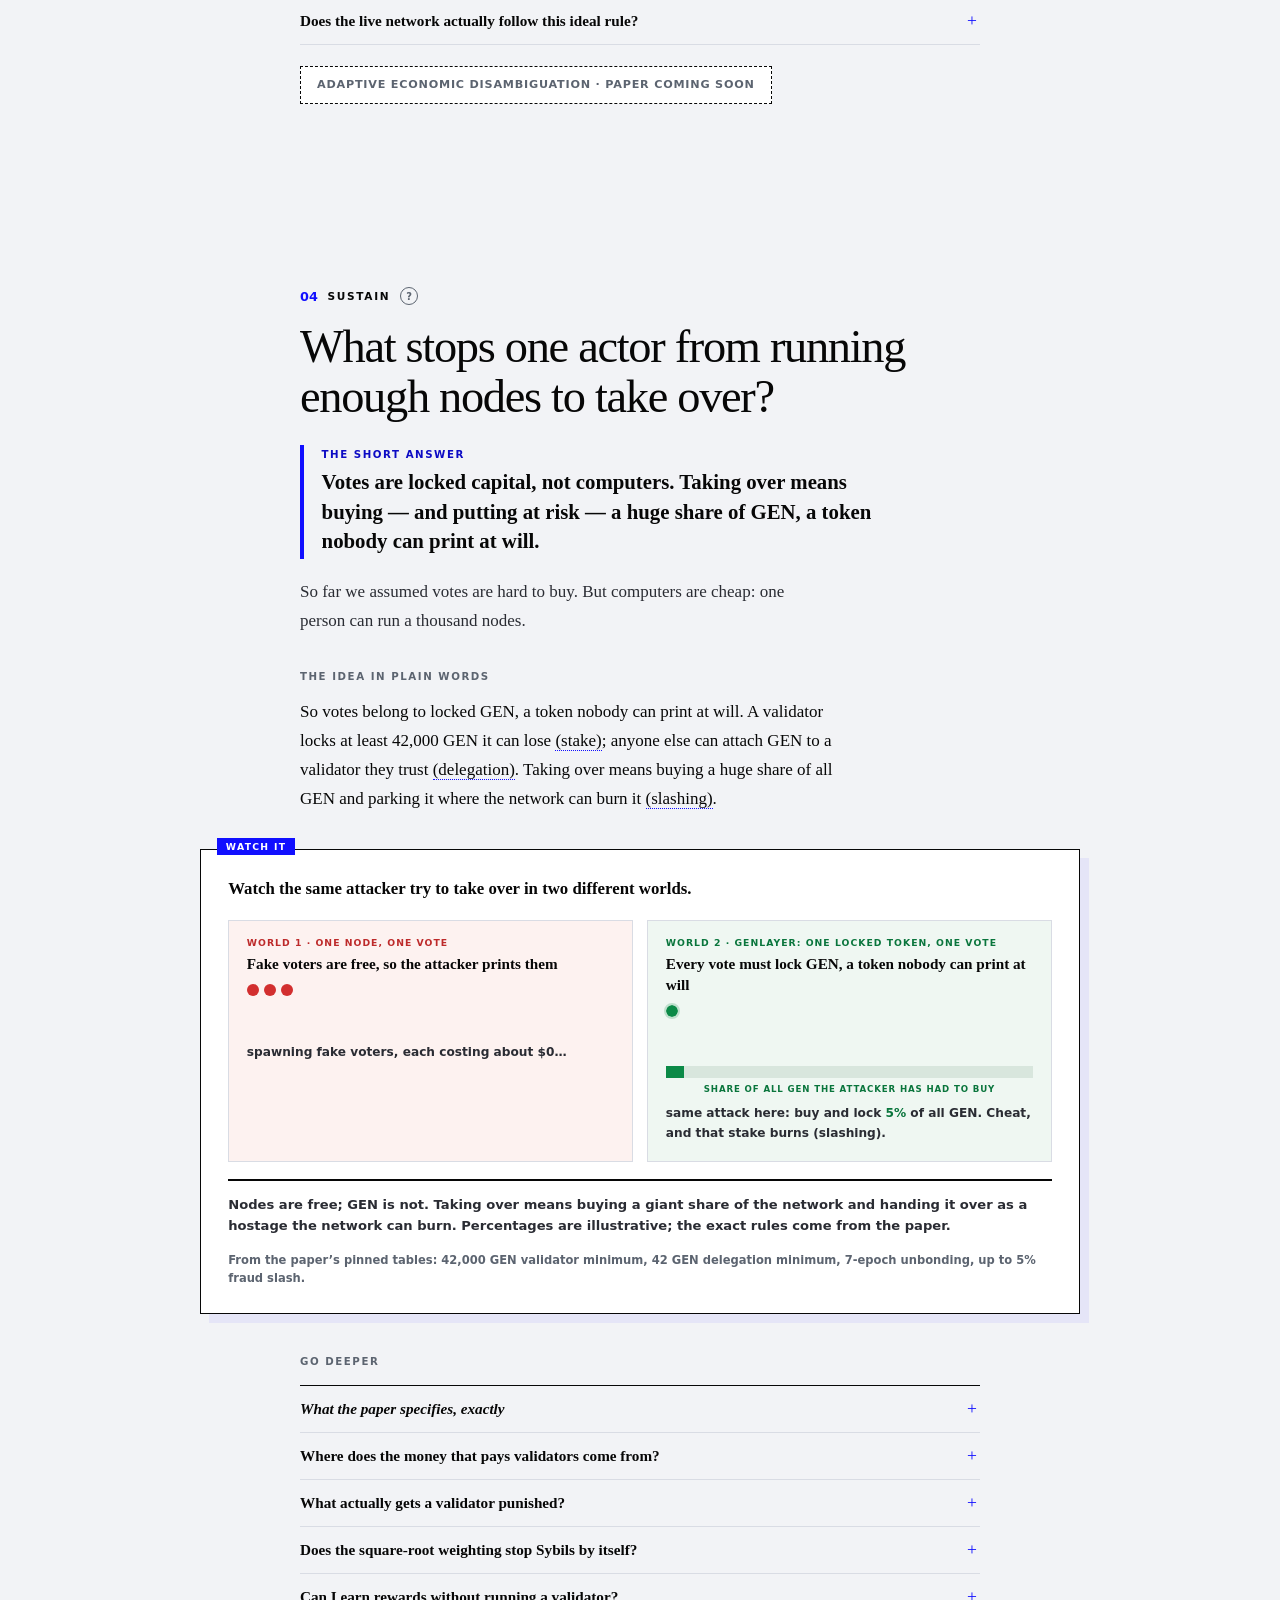
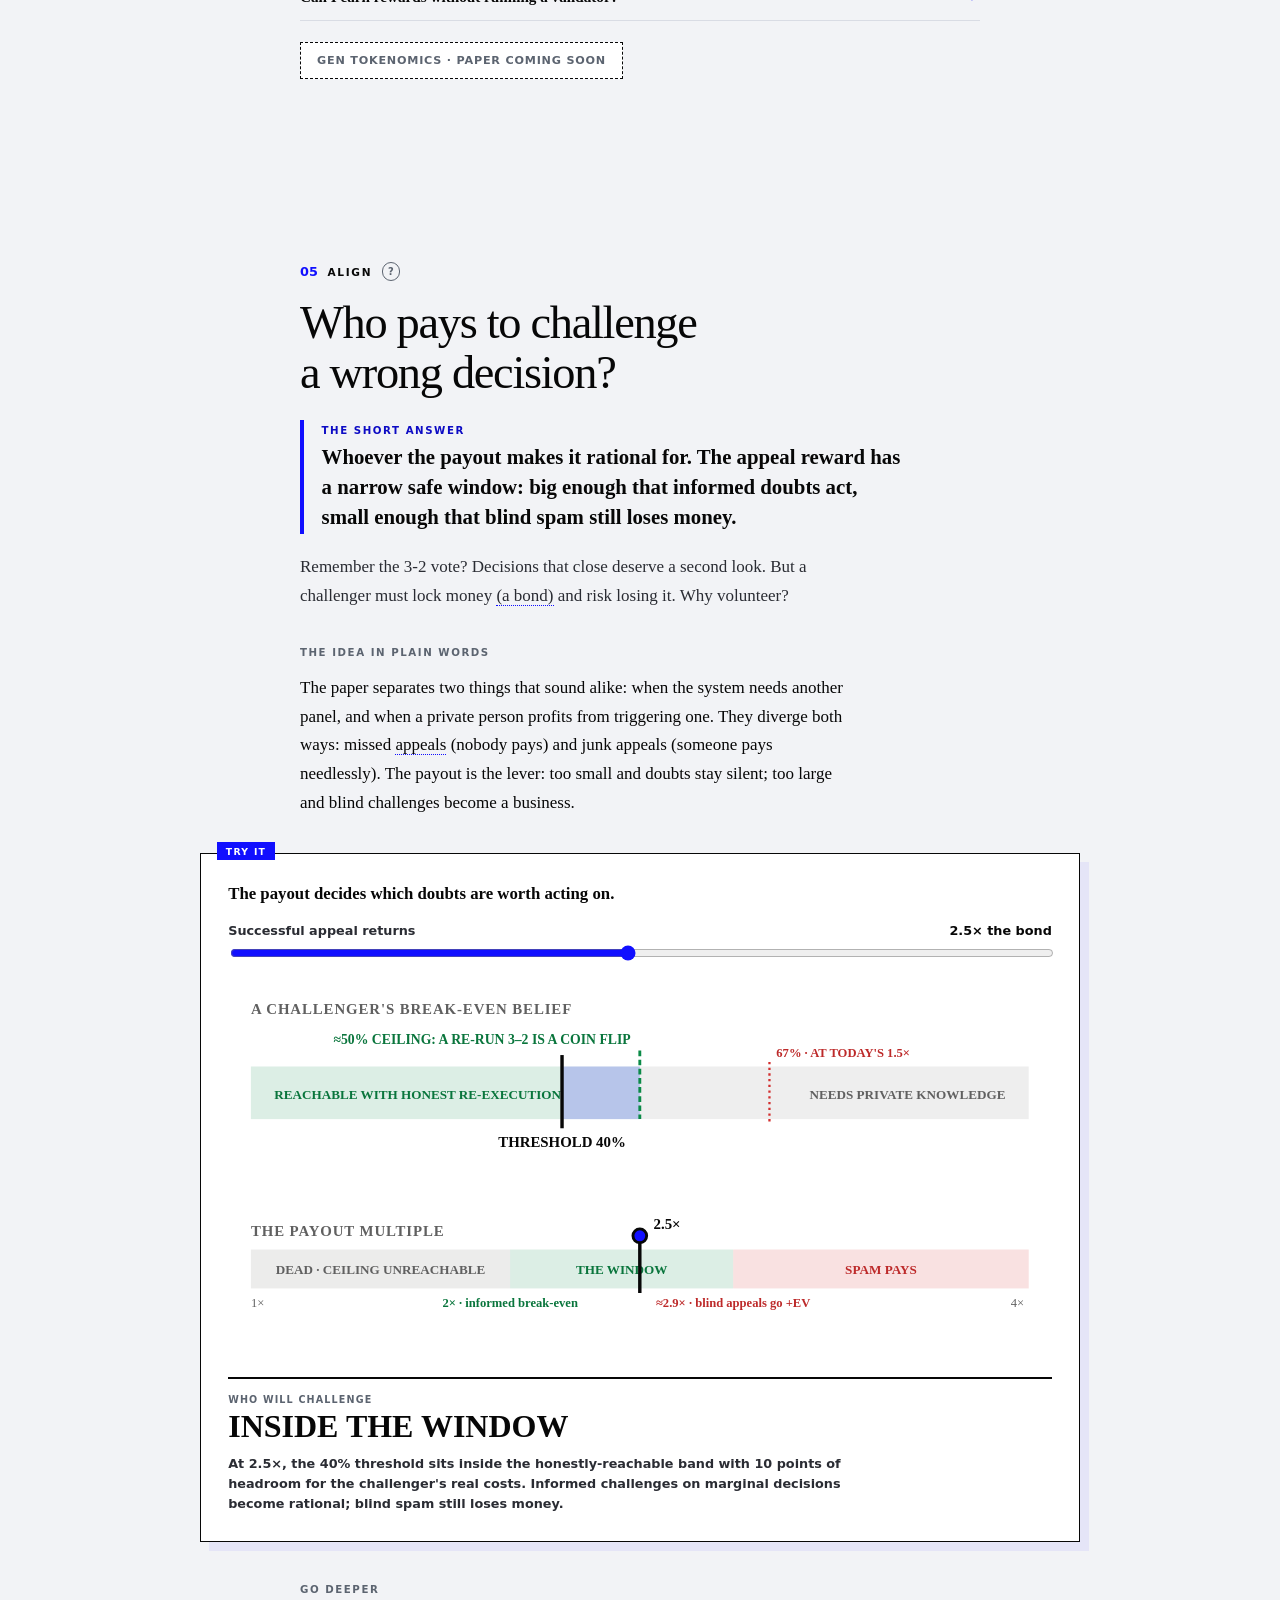
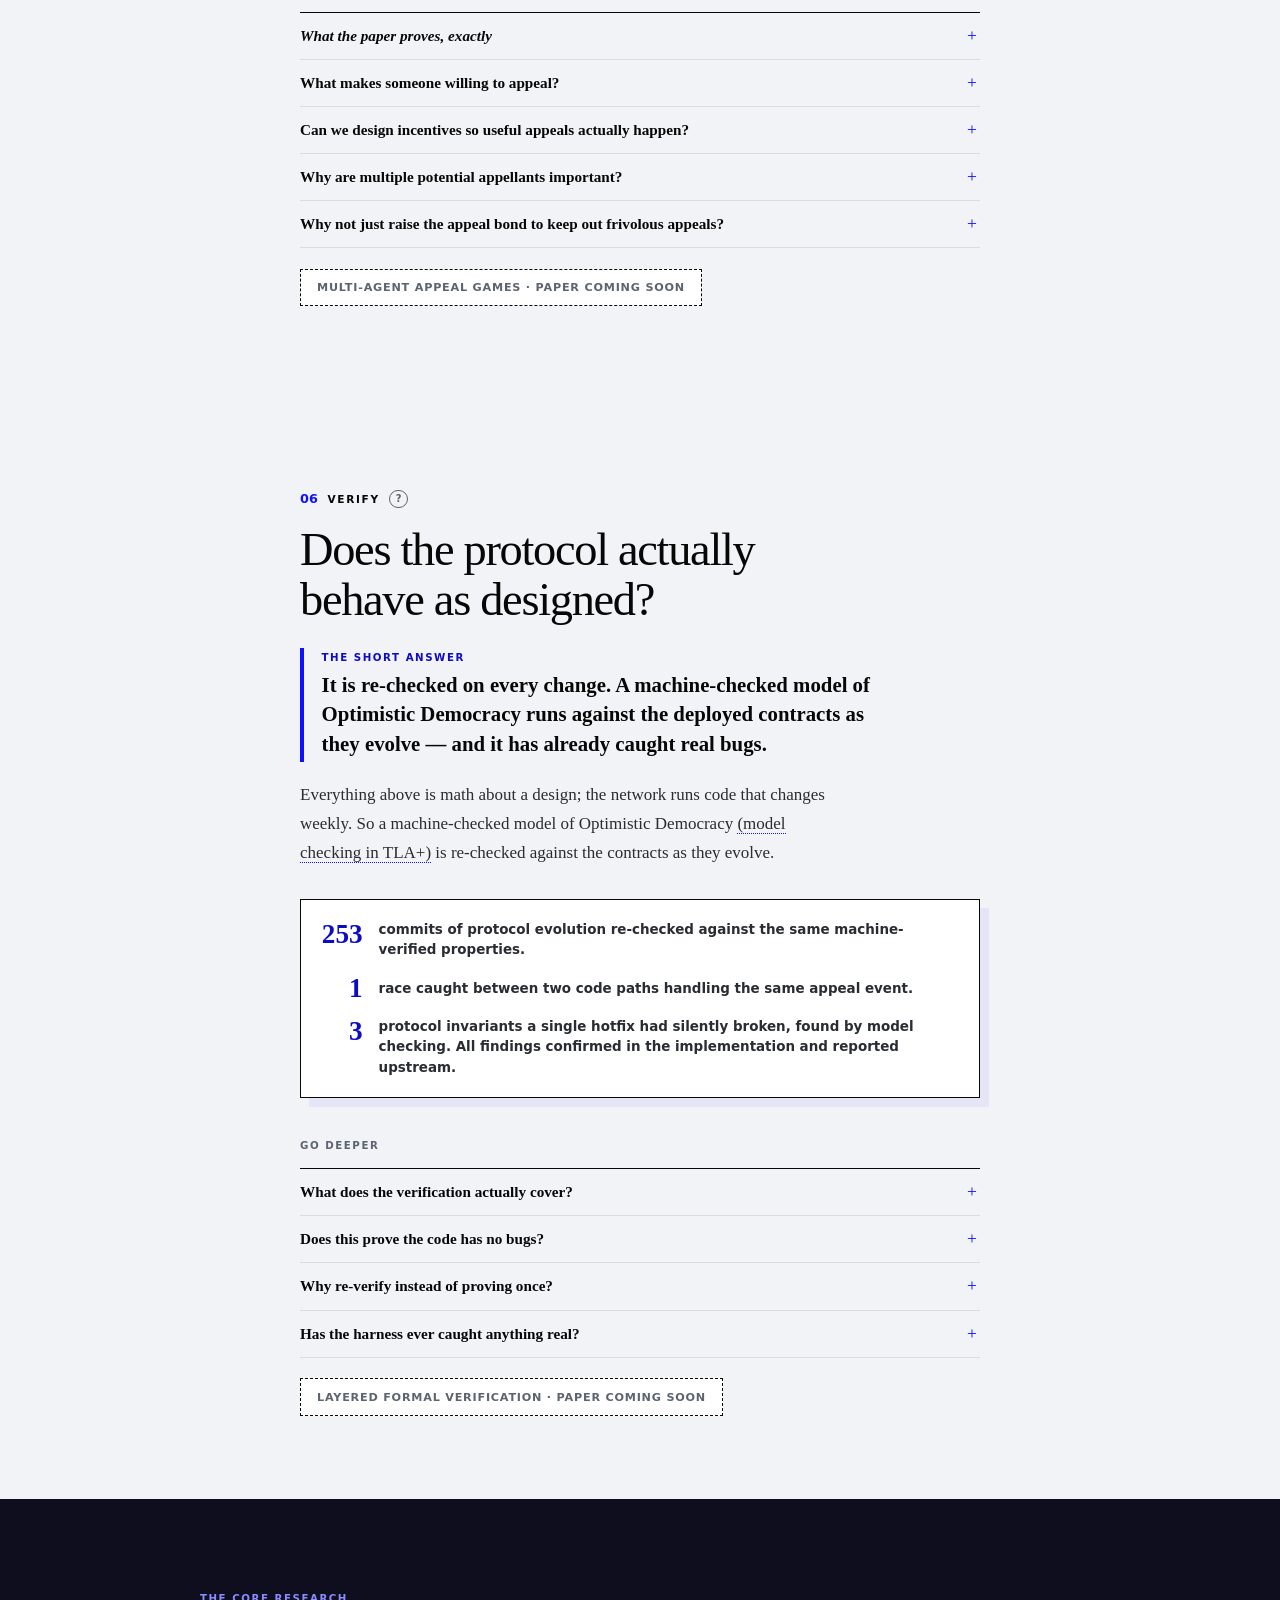
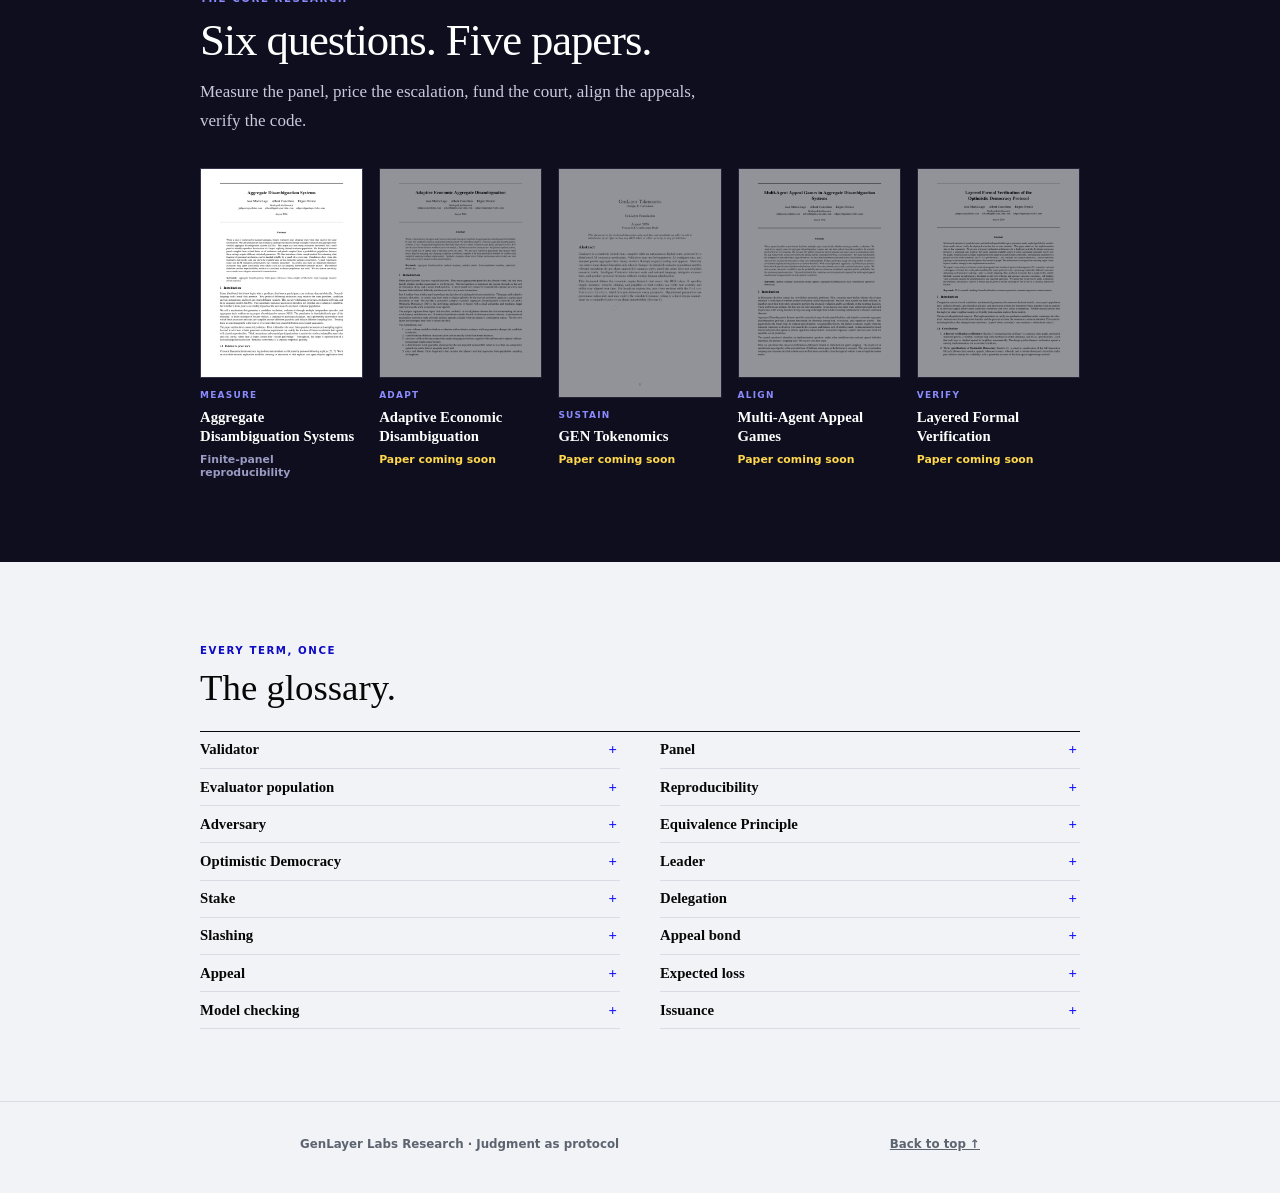
==== commit 49523e7f: "Open the reliability lab on a realistic 80/10/47 scenario Built from genlayerlabs/prob-bft-paper age" ====
--- a/index.html
+++ b/index.html
@@ -382,8 +382,8 @@
         ]
       }
     </script>
-    <link rel="stylesheet" href="bridge-compact.css?v=mtjnn25v" />
-    <link rel="stylesheet" href="bridge-critical.css?v=mtjnn25v" />
+    <link rel="stylesheet" href="bridge-compact.css?v=mtjo3j8d" />
+    <link rel="stylesheet" href="bridge-critical.css?v=mtjo3j8d" />
   </head>
   <body>
 
@@ -534,19 +534,19 @@
       <div class="lab" aria-label="Panel reliability lab">
         <span class="lab-chip">TRY IT</span>
         <p class="lab-head">Change the population, the adversaries, and the panel.</p>
-        <div class="predict" data-predict="measure" data-answer="63">
+        <div class="predict" data-predict="measure" data-answer="99.8">
           <small>MAKE A PREDICTION</small>
-          <p>Adversaries flip a 65/35 pool to 55/45. Eleven random judges vote. How often do they still land with the honest majority?</p>
-          <div class="predict-choices"><button type="button" data-guess="50">About 50%</button><button type="button" data-guess="63">About 63%</button><button type="button" data-guess="90">About 90%</button></div>
-          <p class="predict-reveal" hidden>About 63%. Eleven judges are cheap but shaky. At 1,537 judges the same number is 99.996%. Try it below.</p>
+          <p>Adversaries flip an 80/20 pool to 70/30. Forty-seven random judges vote. How often do they still land with the honest majority?</p>
+          <div class="predict-choices"><button type="button" data-guess="70">About 70%</button><button type="button" data-guess="90">About 90%</button><button type="button" data-guess="99.8">About 99.8%</button></div>
+          <p class="predict-reveal" hidden>About 99.8%. Buying a tenth of the population barely dents 47 judges. With 11 judges the same number drops to 92%; at 1,537 it is effectively 100%. Try it below.</p>
         </div>
-        <label for="p1b-agreement">Share of honest evaluators choosing YES <output id="p1b-agreement-output" for="p1b-agreement">65%</output></label>
-        <input id="p1b-agreement" type="range" min="51" max="95" value="65" />
+        <label for="p1b-agreement">Share of honest evaluators choosing YES <output id="p1b-agreement-output" for="p1b-agreement">80%</output></label>
+        <input id="p1b-agreement" type="range" min="51" max="95" value="80" />
         <label for="p1b-adversary">Share of the population flipped by adversaries <output id="p1b-adversary-output" for="p1b-adversary">10%</output></label>
         <input id="p1b-adversary" type="range" min="0" max="40" value="10" />
         <div class="population-bar" aria-hidden="true"><i id="p1b-yes-bar"></i><b id="p1b-adv-bar"></b></div>
-        <div class="bar-labels"><span id="p1b-yes-label">55% YES</span><span id="p1b-adv-label">10% FLIPPED</span><span id="p1b-no-label">35% NO</span></div>
-        <fieldset><legend>Panel size</legend><div class="size-buttons"><button type="button" data-p1b-size="5">5</button><button type="button" class="active" data-p1b-size="11">11</button><button type="button" data-p1b-size="23">23</button><button type="button" data-p1b-size="47">47</button><button type="button" data-p1b-size="95">95</button><button type="button" data-p1b-size="191">191</button><button type="button" data-p1b-size="383">383</button><button type="button" data-p1b-size="767">767</button><button type="button" data-p1b-size="1537">1537</button></div></fieldset>
+        <div class="bar-labels"><span id="p1b-yes-label">70% YES</span><span id="p1b-adv-label">10% FLIPPED</span><span id="p1b-no-label">20% NO</span></div>
+        <fieldset><legend>Panel size</legend><div class="size-buttons"><button type="button" data-p1b-size="5">5</button><button type="button" data-p1b-size="11">11</button><button type="button" data-p1b-size="23">23</button><button type="button" class="active" data-p1b-size="47">47</button><button type="button" data-p1b-size="95">95</button><button type="button" data-p1b-size="191">191</button><button type="button" data-p1b-size="383">383</button><button type="button" data-p1b-size="767">767</button><button type="button" data-p1b-size="1537">1537</button></div></fieldset>
         <div class="lab-result" role="status" aria-live="polite"><small>CHANCE THE PANEL STILL REACHES THE HONEST MAJORITY</small><strong id="p1b-risk">—</strong><i><b id="p1b-risk-fill"></b></i><p id="p1b-risk-copy"></p></div>
         <p class="fine">Worst case from the paper’s exact non-adaptive model: every adversarial vote moves against the honest majority.</p>
       </div>
@@ -1319,6 +1319,6 @@
       } else cycle();
     })();
     </script>
-    <script src="bridge-critical.js?v=mtjnn25v"></script>
+    <script src="bridge-critical.js?v=mtjo3j8d"></script>
   </body>
 </html>
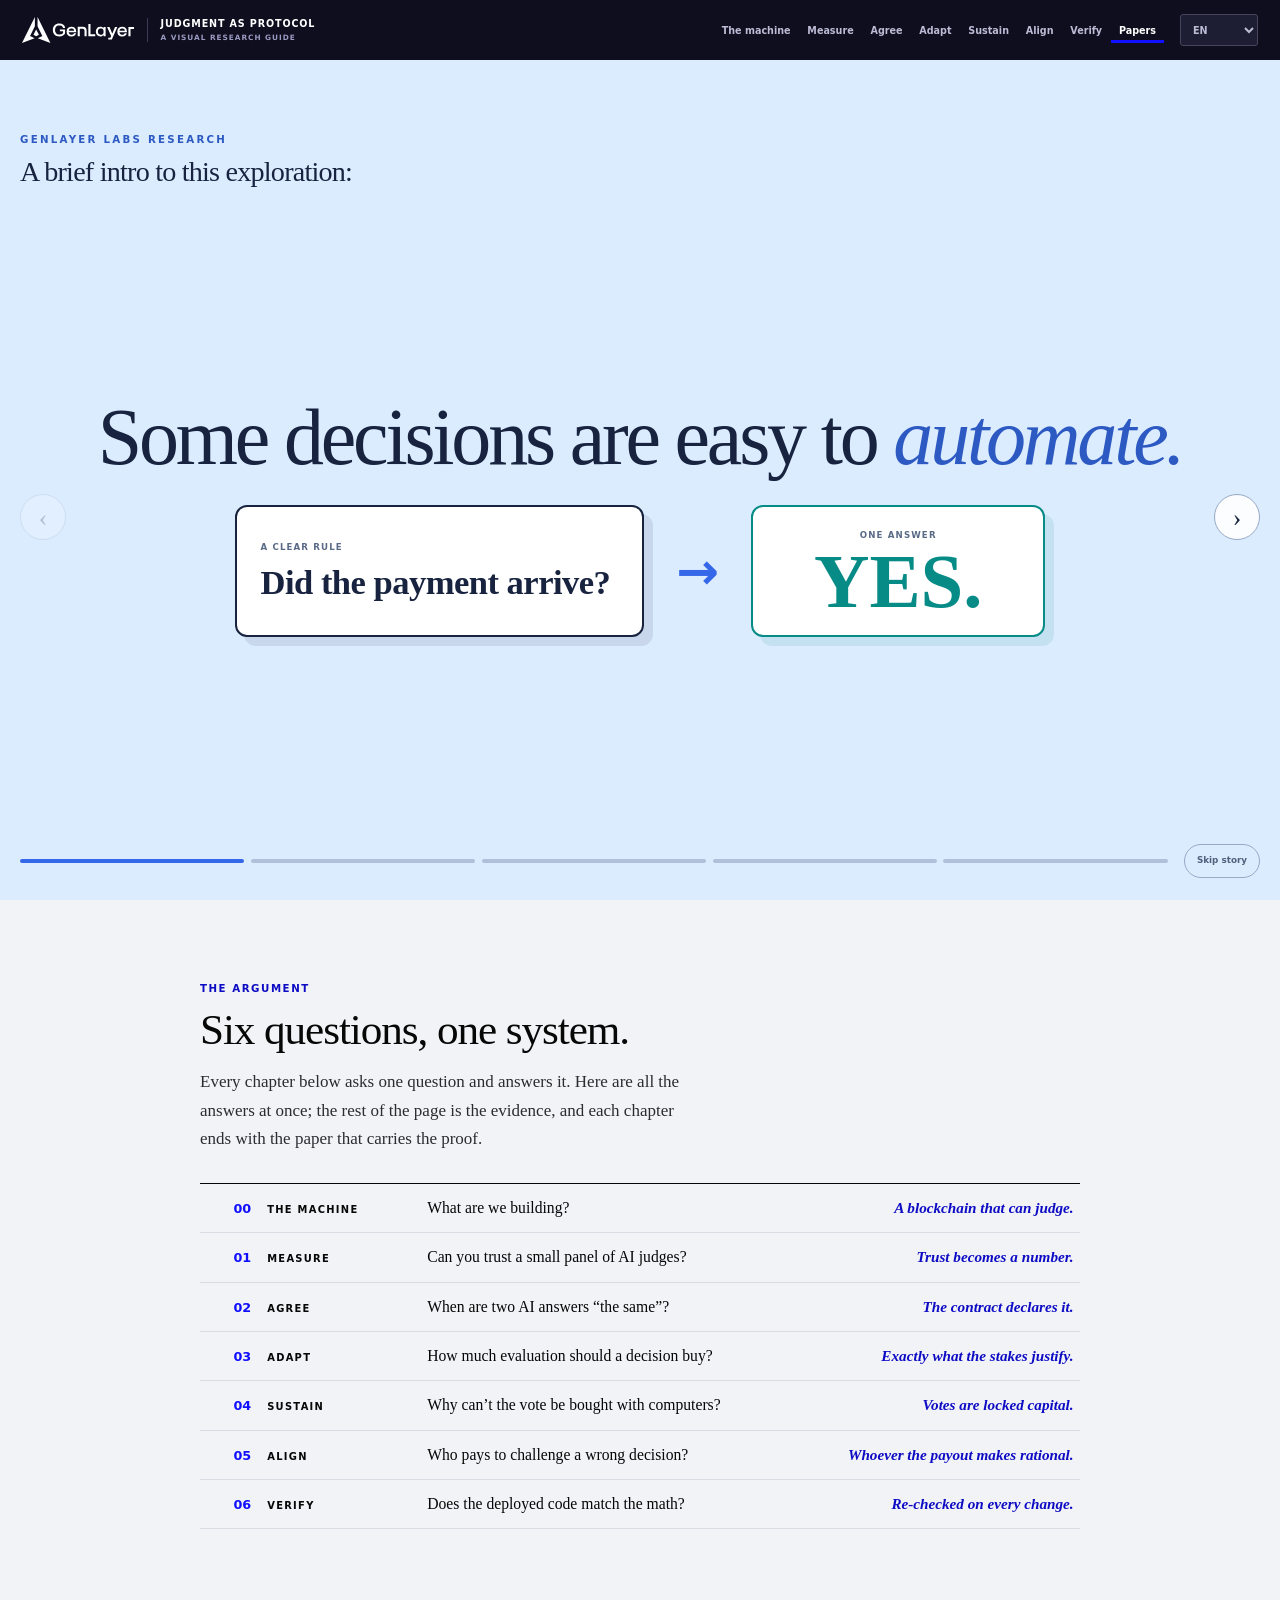
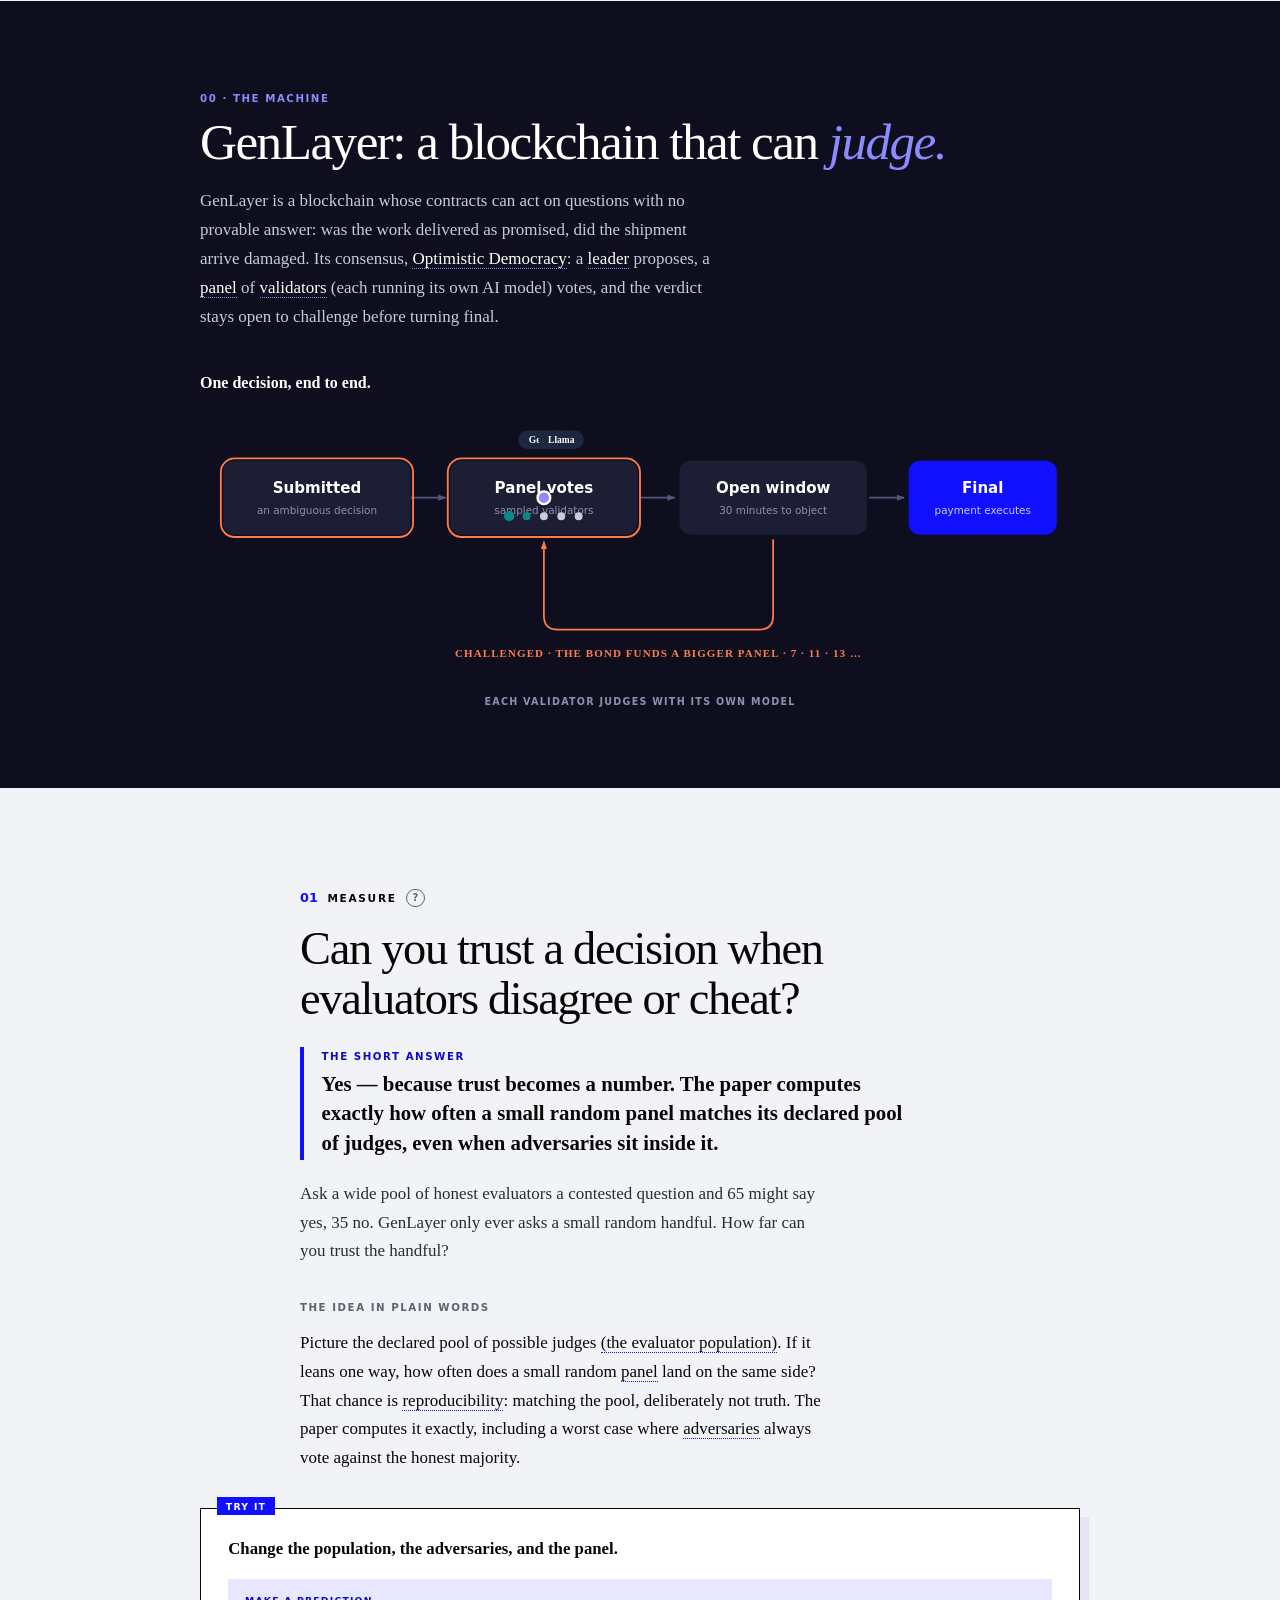
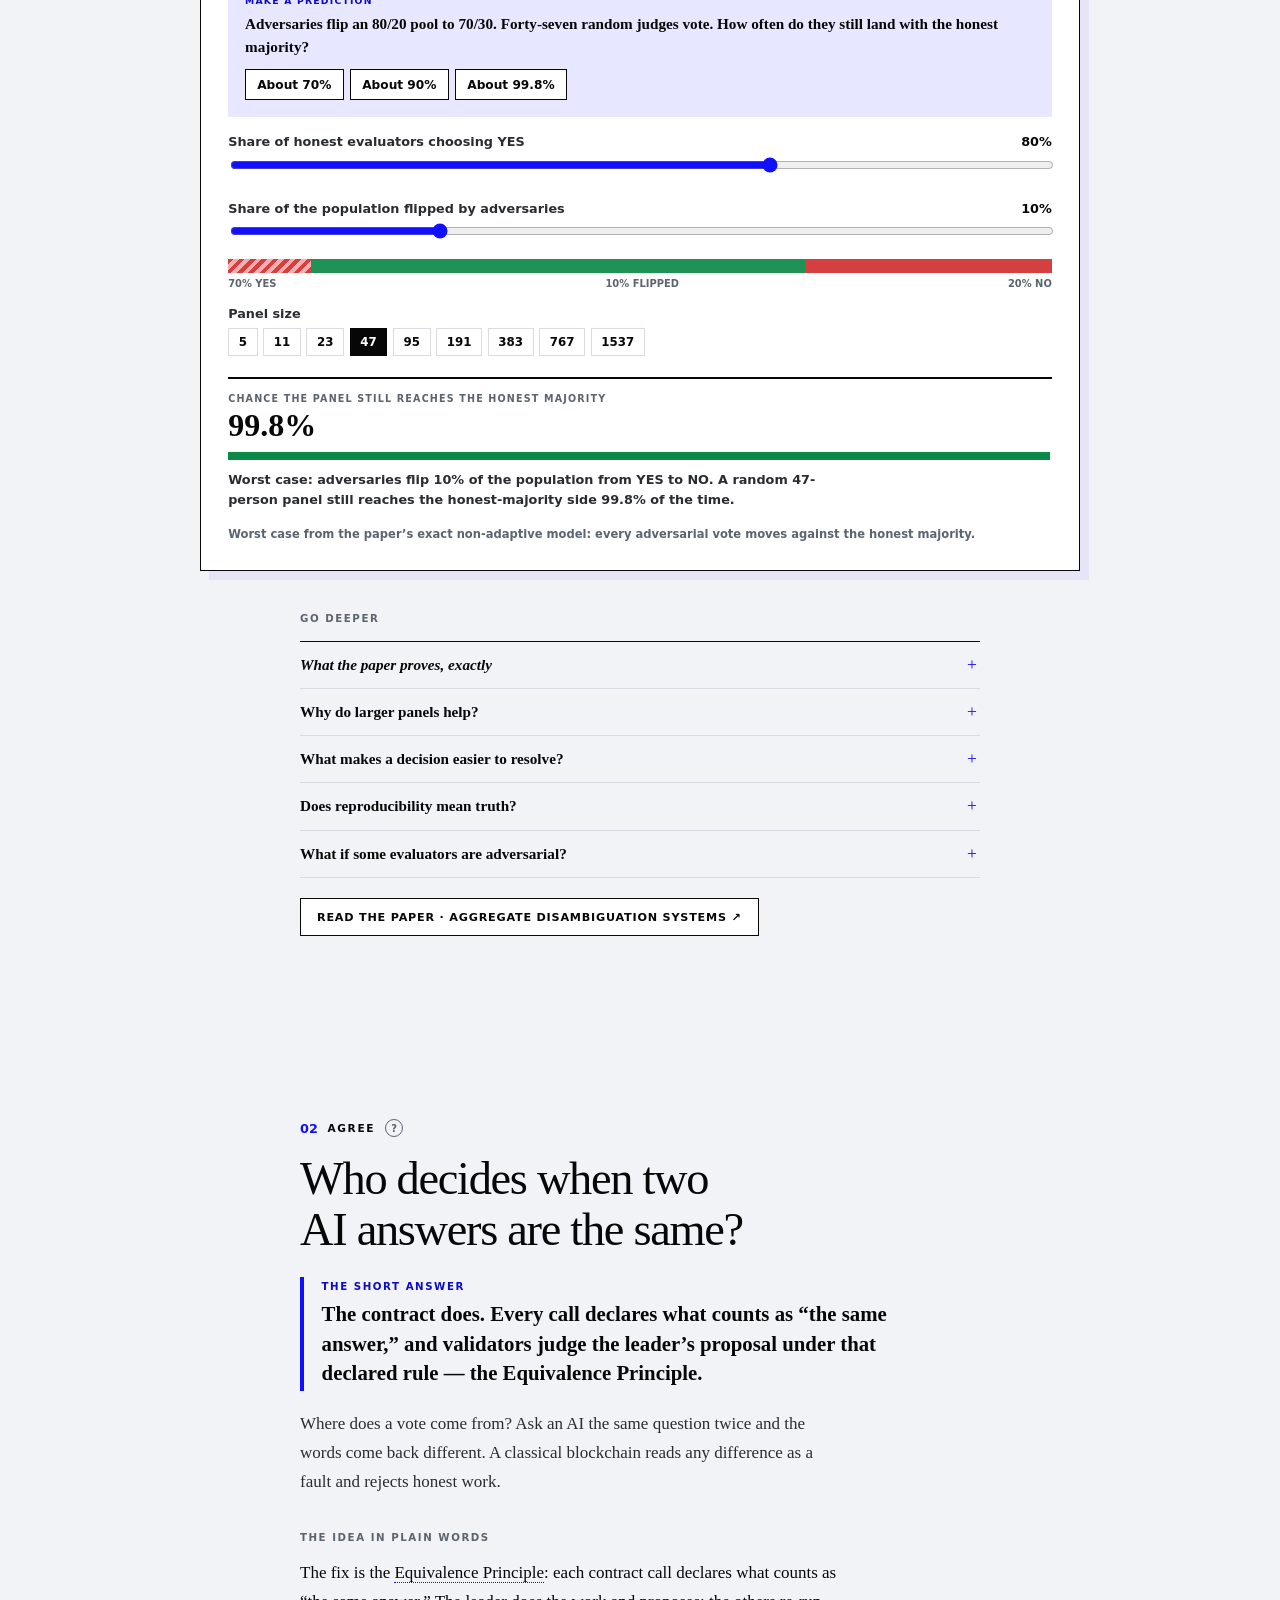
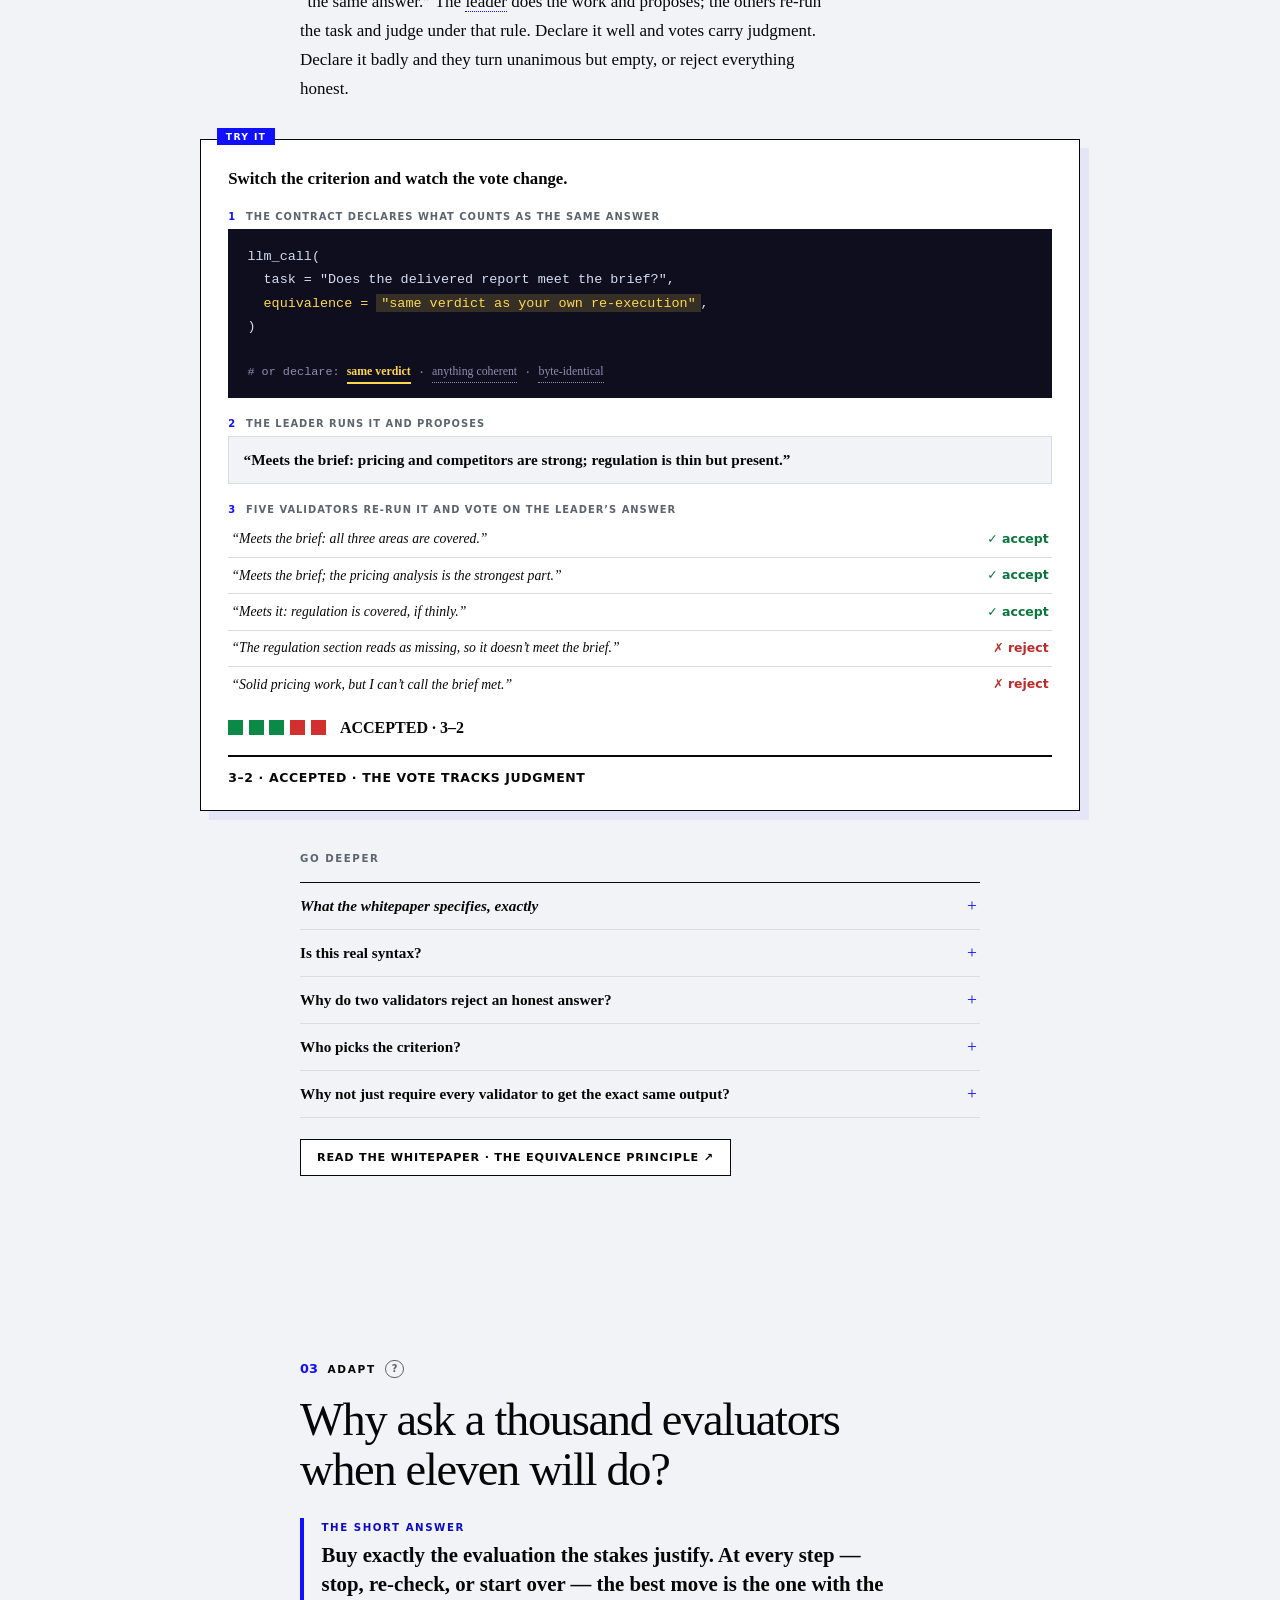
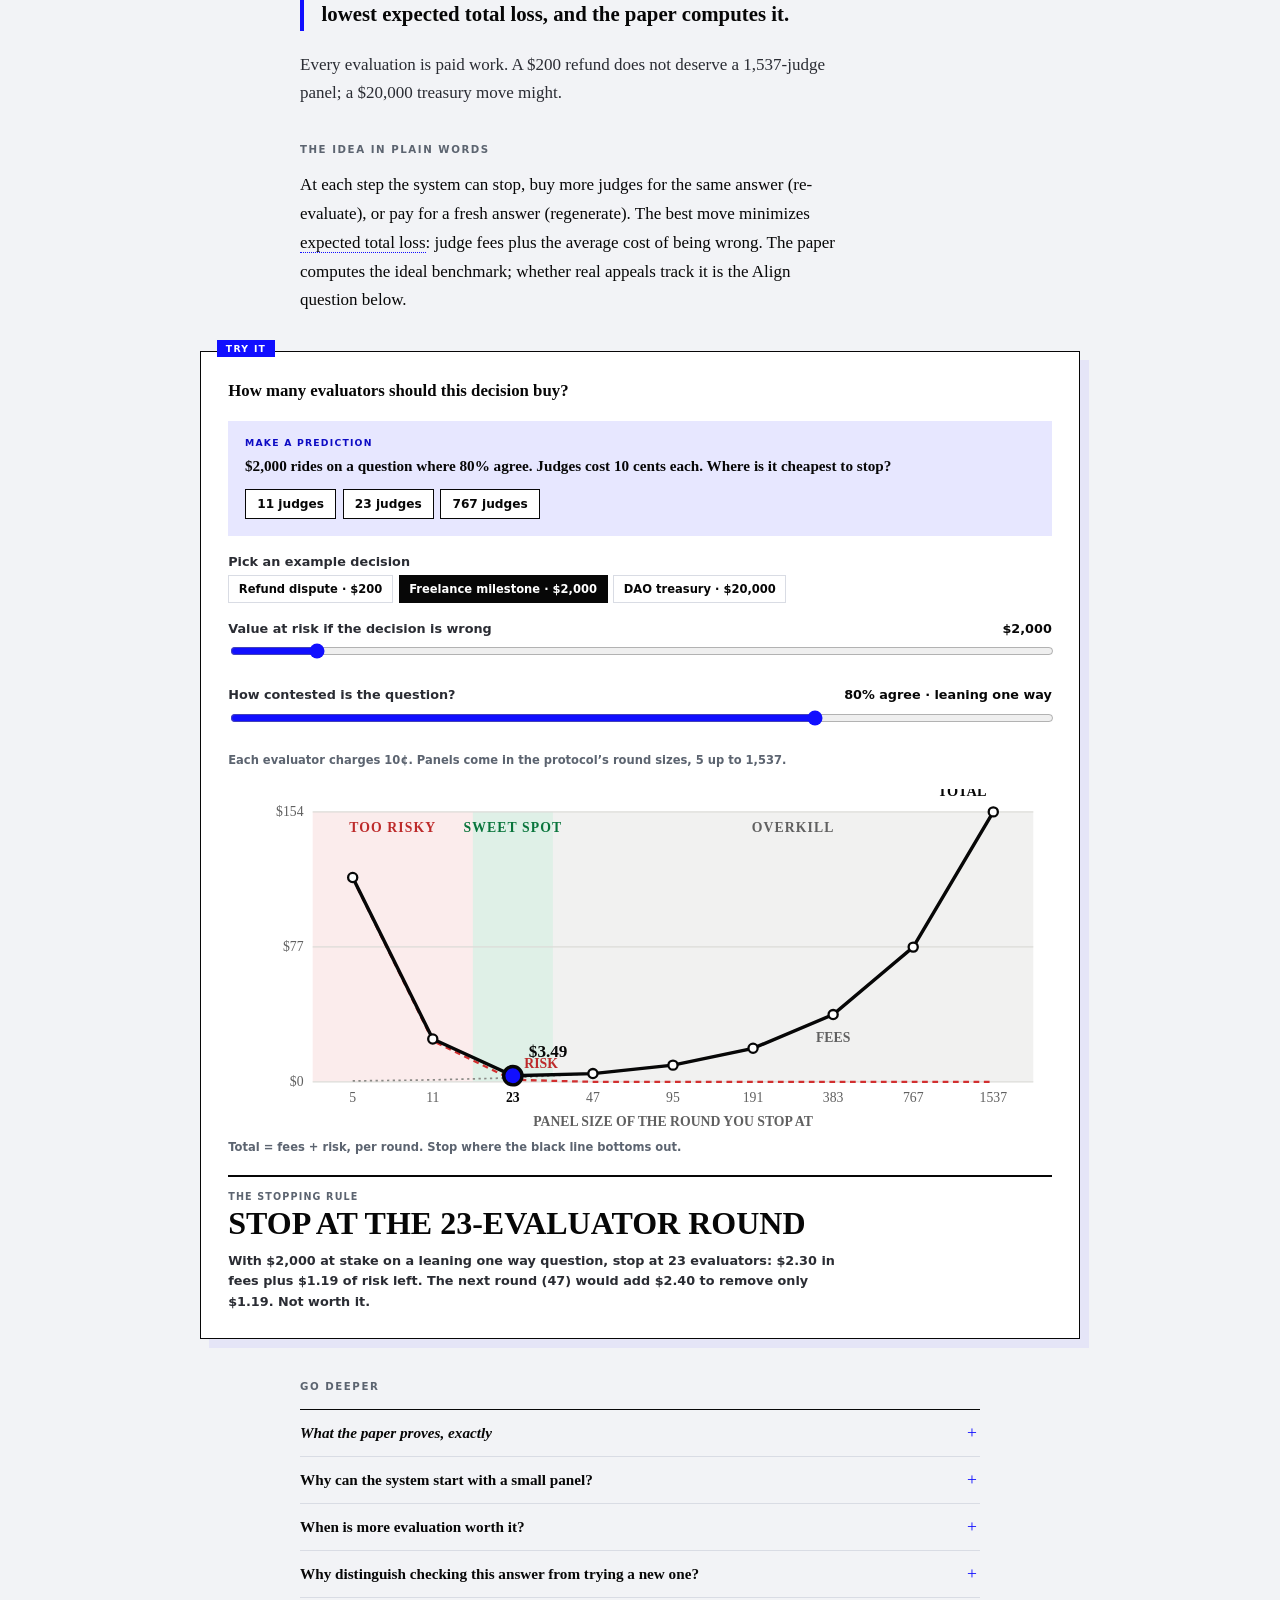
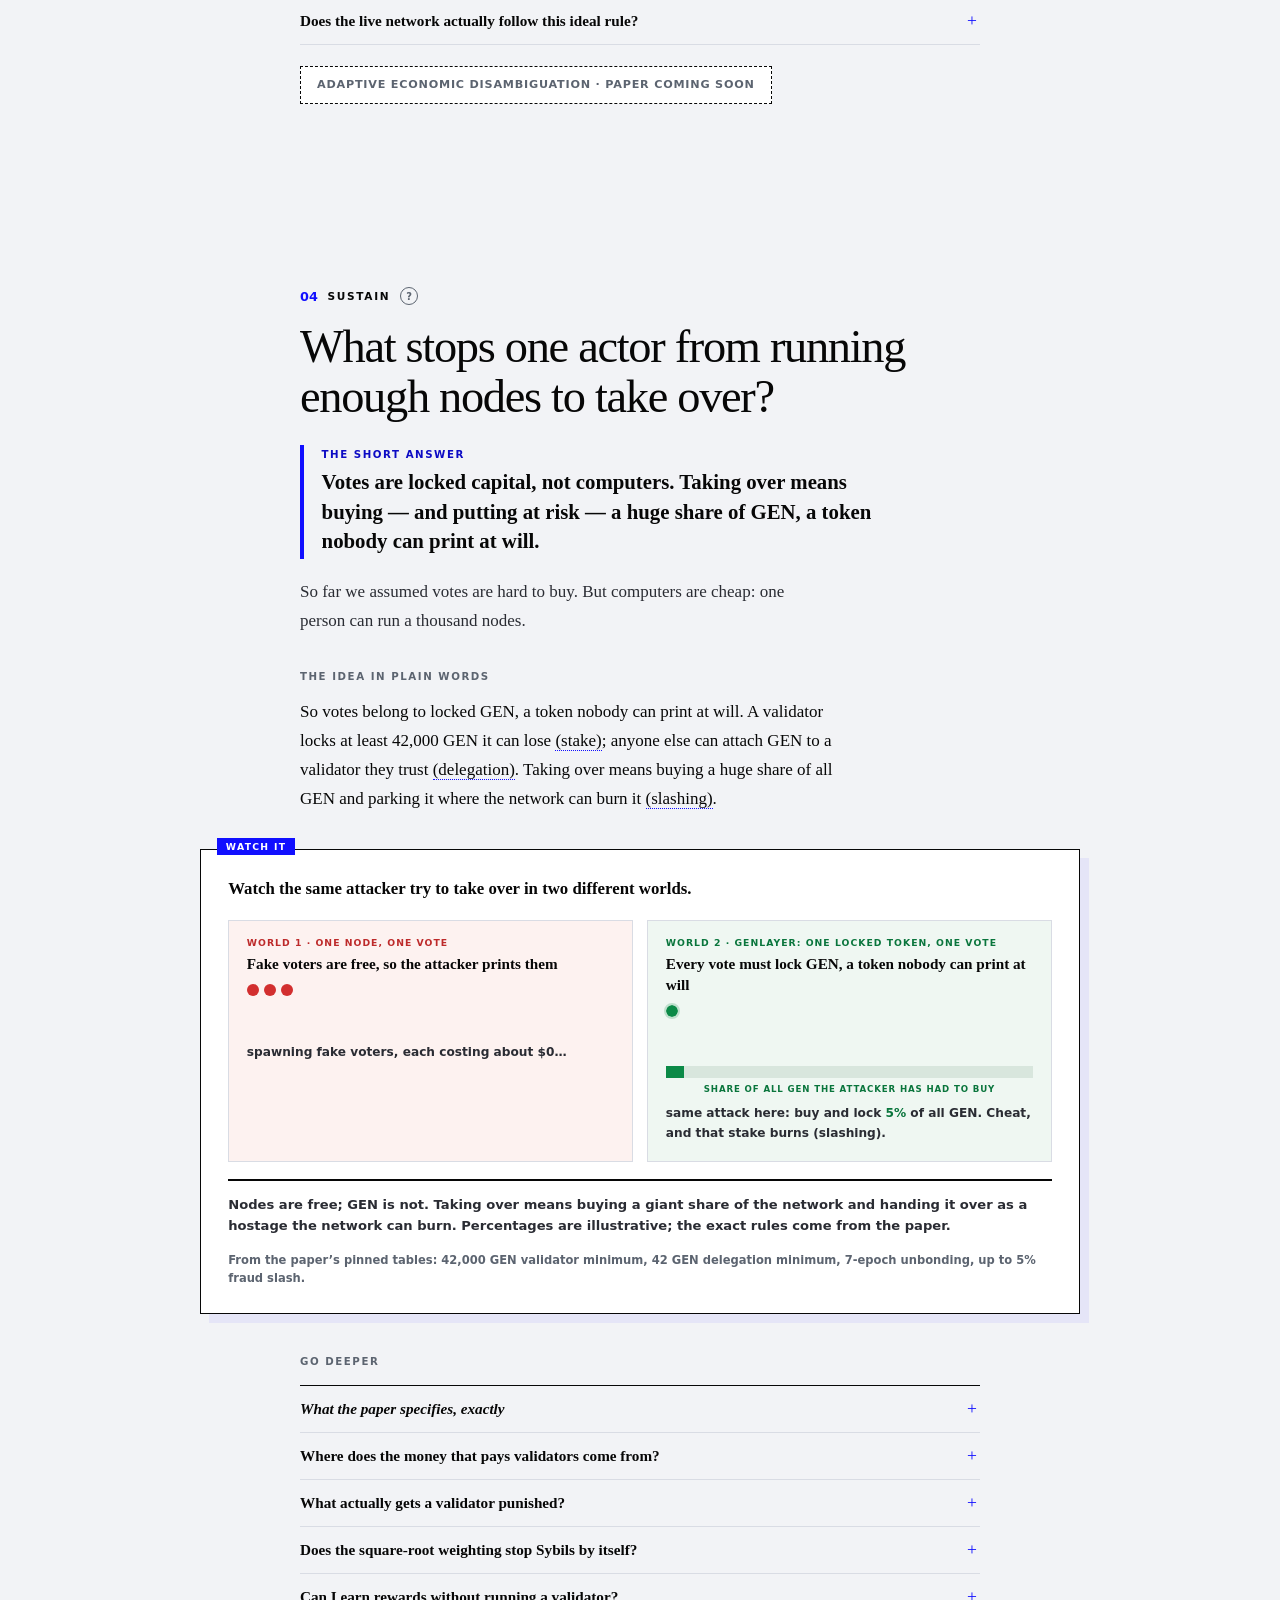
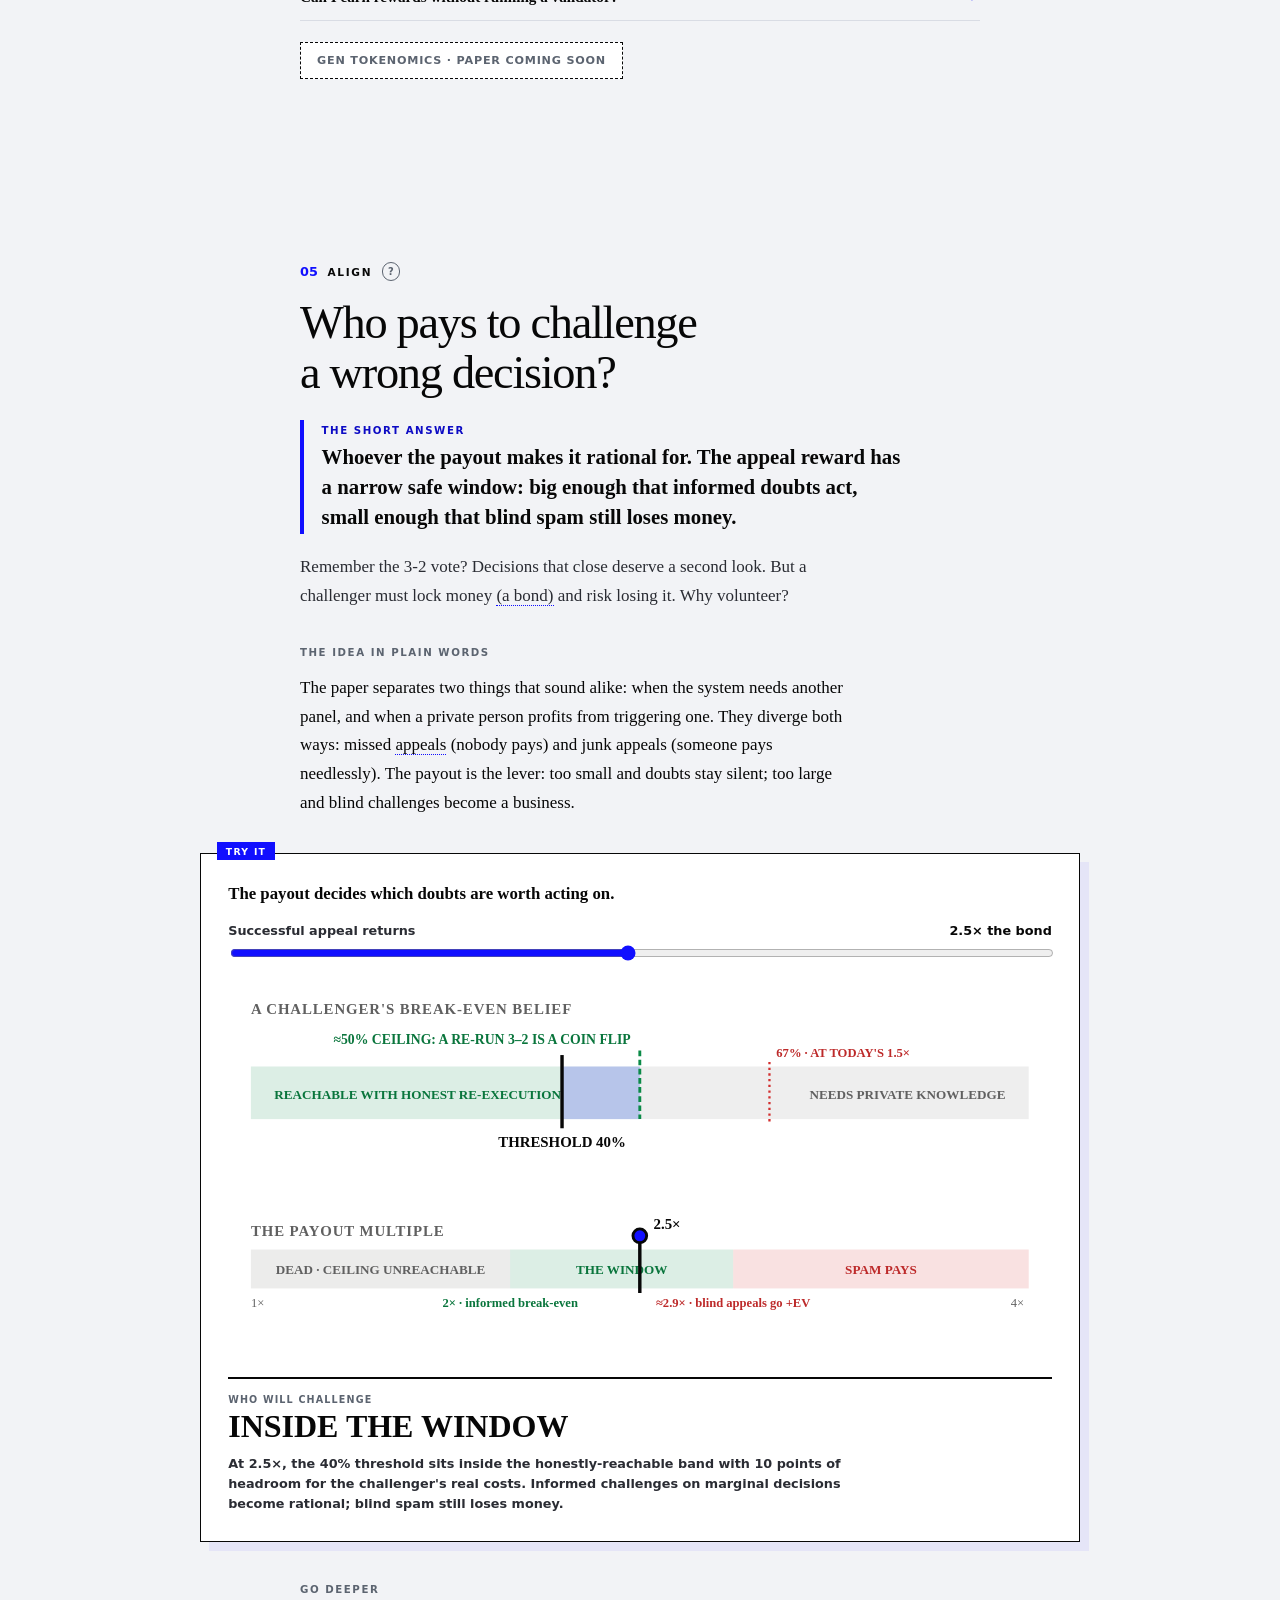
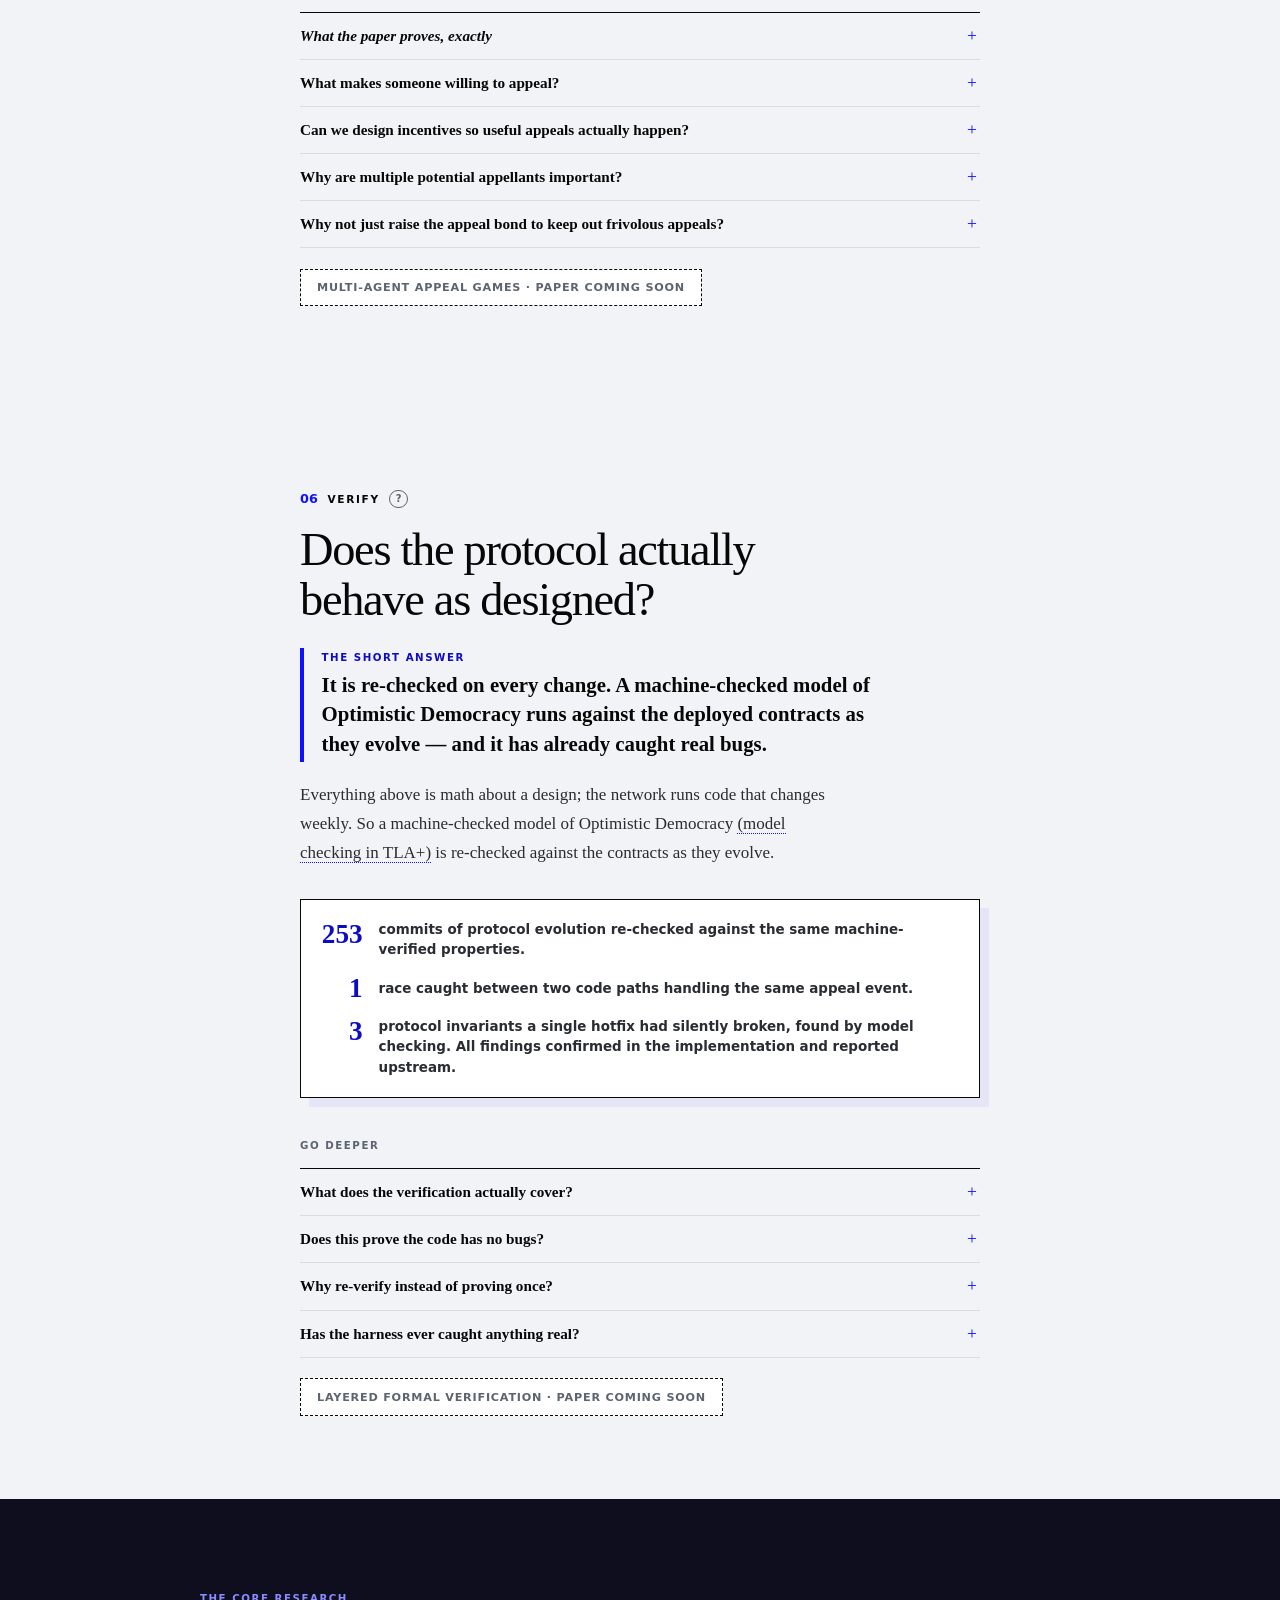
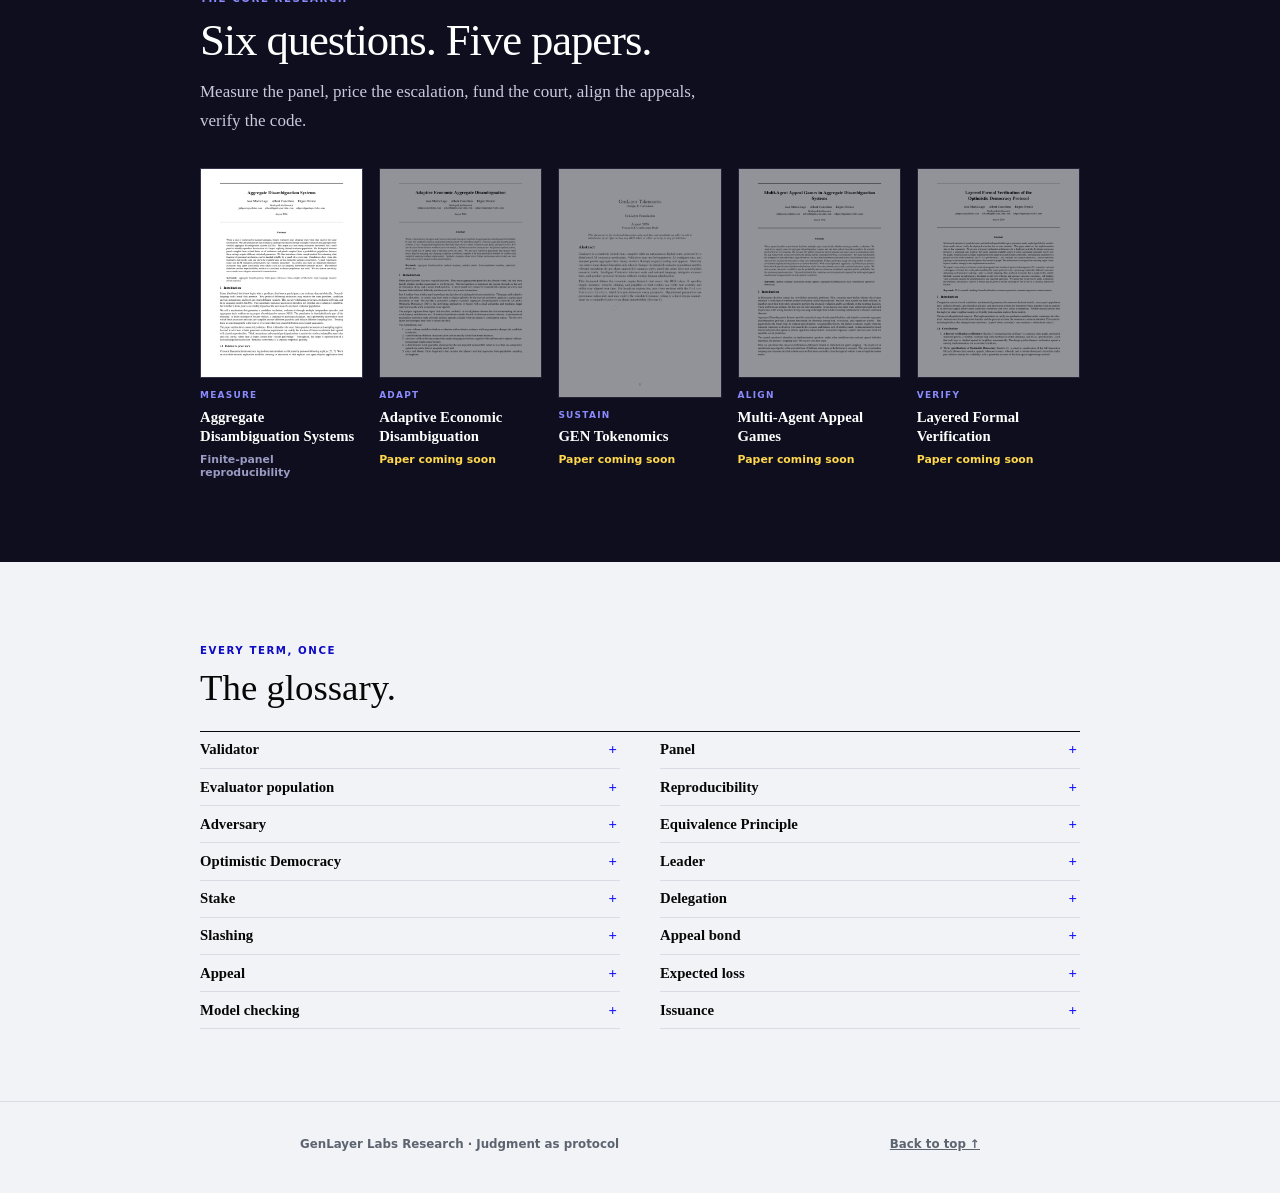
==== commit 7557a5b6: "Open the cost lab on the same 80%-agree question Built from genlayerlabs/prob-bft-paper agent/lab-de" ====
--- a/index.html
+++ b/index.html
@@ -382,8 +382,8 @@
         ]
       }
     </script>
-    <link rel="stylesheet" href="bridge-compact.css?v=mtjo3j8d" />
-    <link rel="stylesheet" href="bridge-critical.css?v=mtjo3j8d" />
+    <link rel="stylesheet" href="bridge-compact.css?v=mtjs5oaq" />
+    <link rel="stylesheet" href="bridge-critical.css?v=mtjs5oaq" />
   </head>
   <body>
 
@@ -622,11 +622,11 @@
       <div class="lab" aria-label="Stopping rule lab">
         <span class="lab-chip">TRY IT</span>
         <p class="lab-head">How many evaluators should this decision buy?</p>
-        <div class="predict" data-predict="adapt" data-answer="95">
+        <div class="predict" data-predict="adapt" data-answer="23">
           <small>MAKE A PREDICTION</small>
-          <p>$2,000 rides on a contested question. Judges cost 10 cents each. Where is it cheapest to stop?</p>
-          <div class="predict-choices"><button type="button" data-guess="11">11 judges</button><button type="button" data-guess="95">95 judges</button><button type="button" data-guess="767">767 judges</button></div>
-          <p class="predict-reveal" hidden>95 judges: about $12 all-in. Stopping at 11 leaves $297 of expected loss; 767 pays $76.70 in fees to remove almost nothing.</p>
+          <p>$2,000 rides on a question where 80% agree. Judges cost 10 cents each. Where is it cheapest to stop?</p>
+          <div class="predict-choices"><button type="button" data-guess="11">11 judges</button><button type="button" data-guess="23">23 judges</button><button type="button" data-guess="767">767 judges</button></div>
+          <p class="predict-reveal" hidden>23 judges: about $3.50 all-in. Stopping at 11 leaves $23 of expected loss; 767 pays $76.70 in fees to remove nothing.</p>
         </div>
         <fieldset><legend>Pick an example decision</legend>
           <div class="size-buttons stop-presets">
@@ -637,8 +637,8 @@
         </fieldset>
         <label for="p2s-stakes">Value at risk if the decision is wrong <output id="p2s-stakes-output" for="p2s-stakes">$2,000</output></label>
         <input id="p2s-stakes" type="range" min="1" max="400" value="40" />
-        <label for="p2s-clarity">How contested is the question? <output id="p2s-clarity-output" for="p2s-clarity">65% agree · contested</output></label>
-        <input id="p2s-clarity" type="range" min="55" max="90" value="65" />
+        <label for="p2s-clarity">How contested is the question? <output id="p2s-clarity-output" for="p2s-clarity">80% agree · leaning one way</output></label>
+        <input id="p2s-clarity" type="range" min="55" max="90" value="80" />
         <p class="fine">Each evaluator charges 10¢. Panels come in the protocol&rsquo;s round sizes, 5 up to 1,537.</p>
         <svg class="stop-curve" id="p2s-svg" viewBox="0 0 720 300" role="img" aria-label="Total expected cost of stopping at each protocol round: evaluator fees rise with panel size, expected loss from a wrong call falls, and their sum bottoms out at the sweet spot."></svg>
         <p class="stop-caption">Total = fees + risk, per round. Stop where the black line bottoms out.</p>
@@ -1319,6 +1319,6 @@
       } else cycle();
     })();
     </script>
-    <script src="bridge-critical.js?v=mtjo3j8d"></script>
+    <script src="bridge-critical.js?v=mtjs5oaq"></script>
   </body>
 </html>
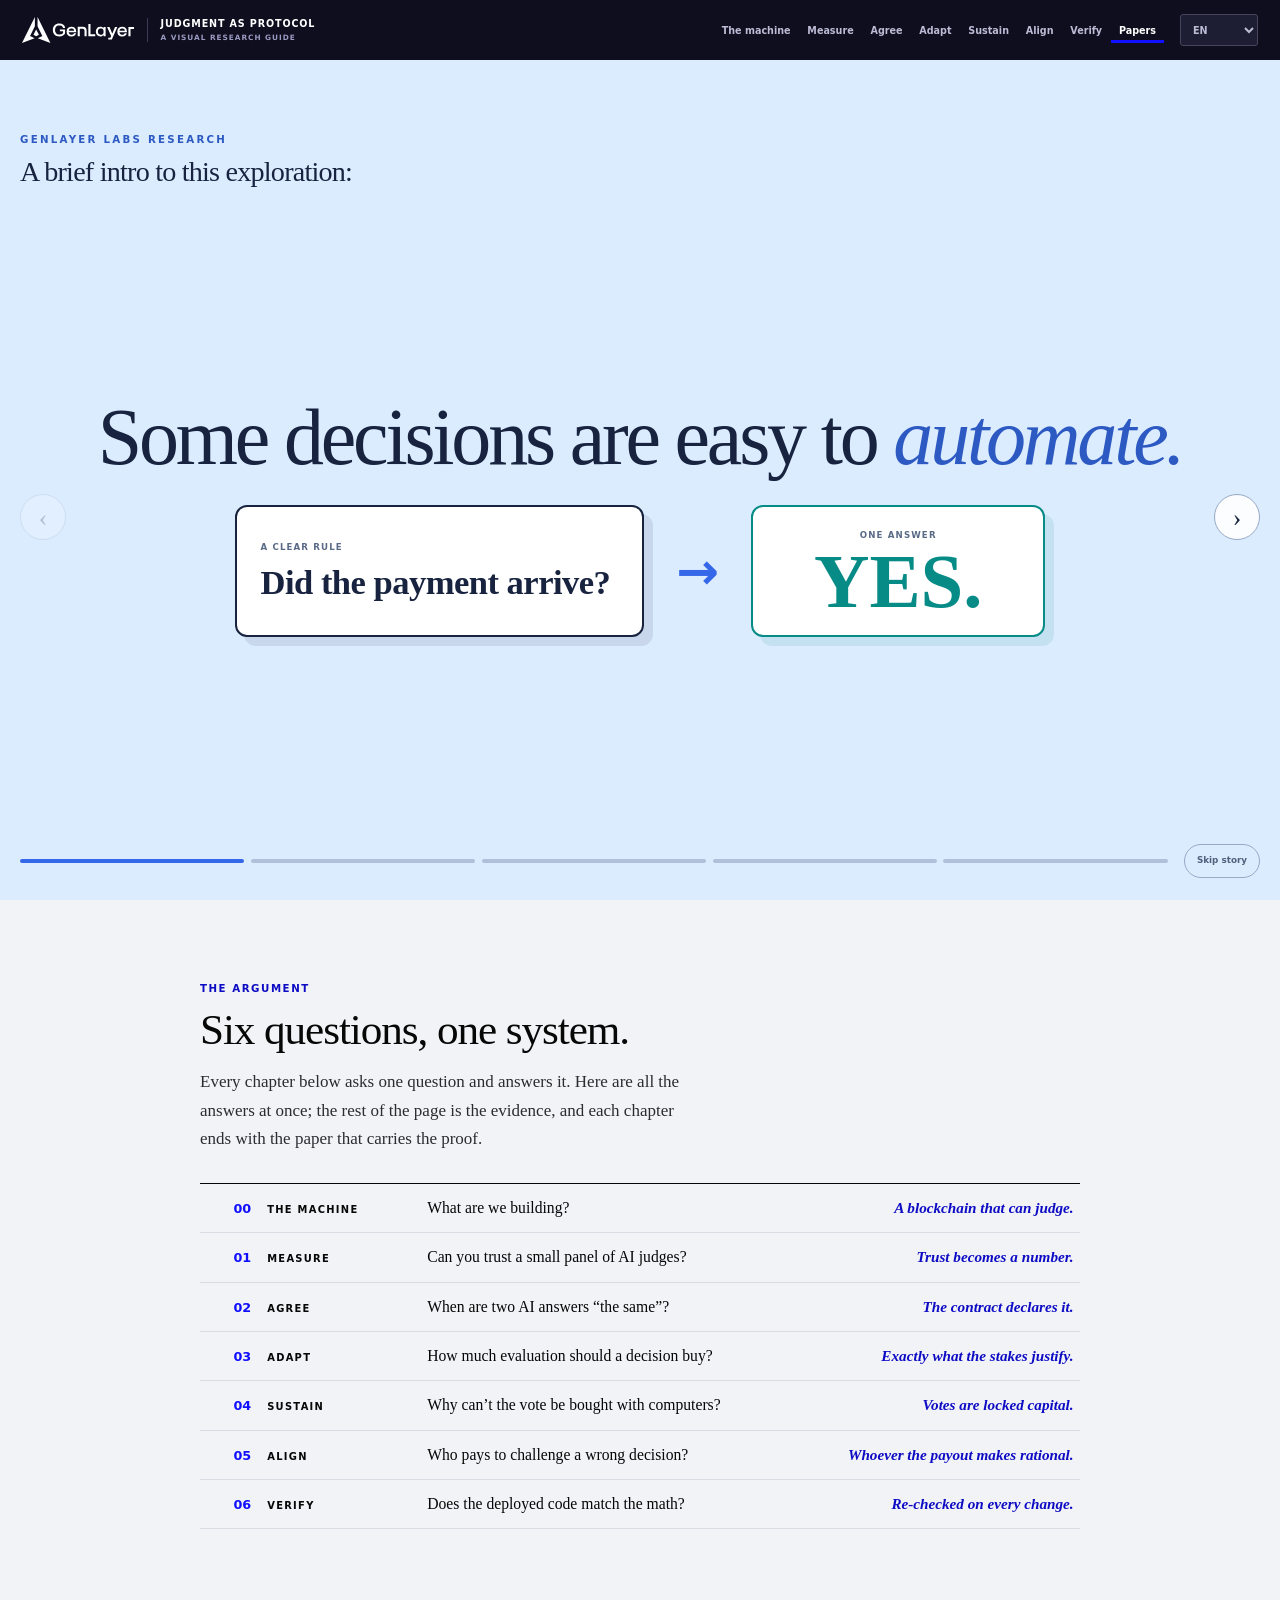
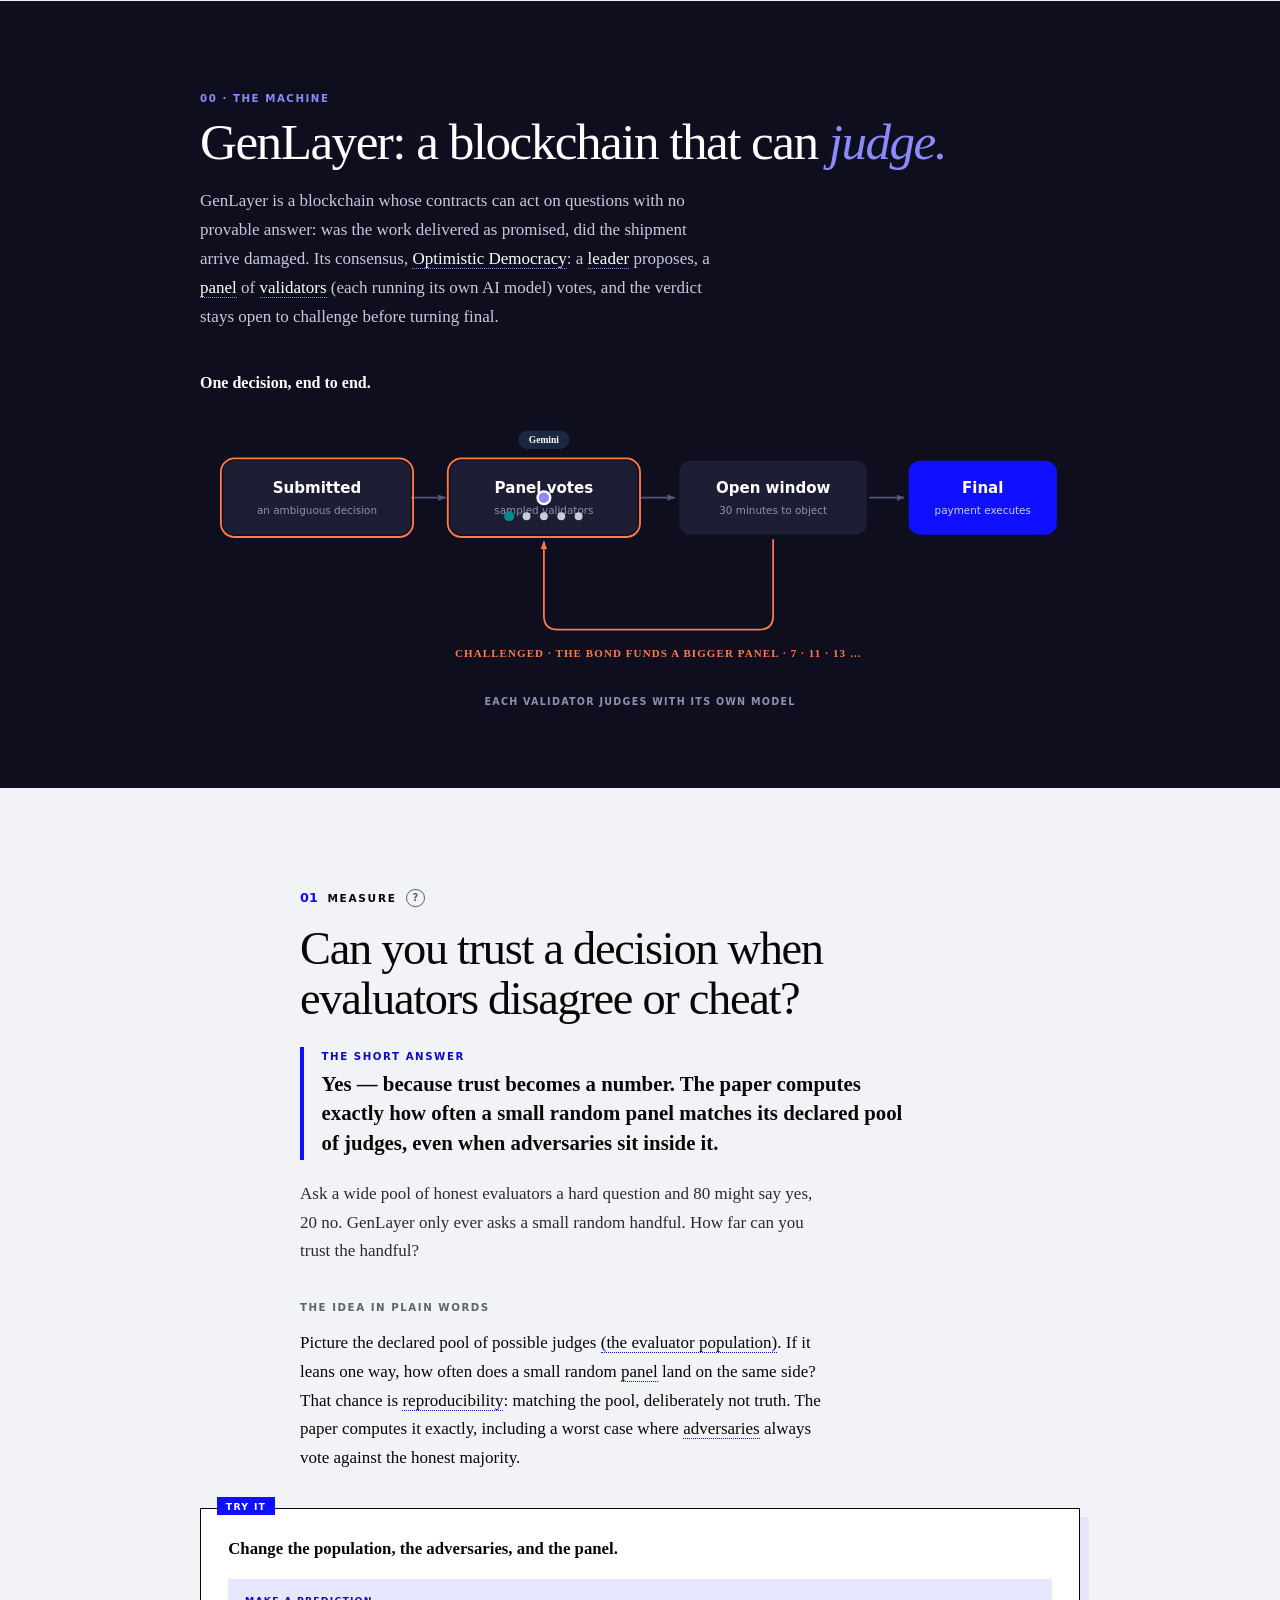
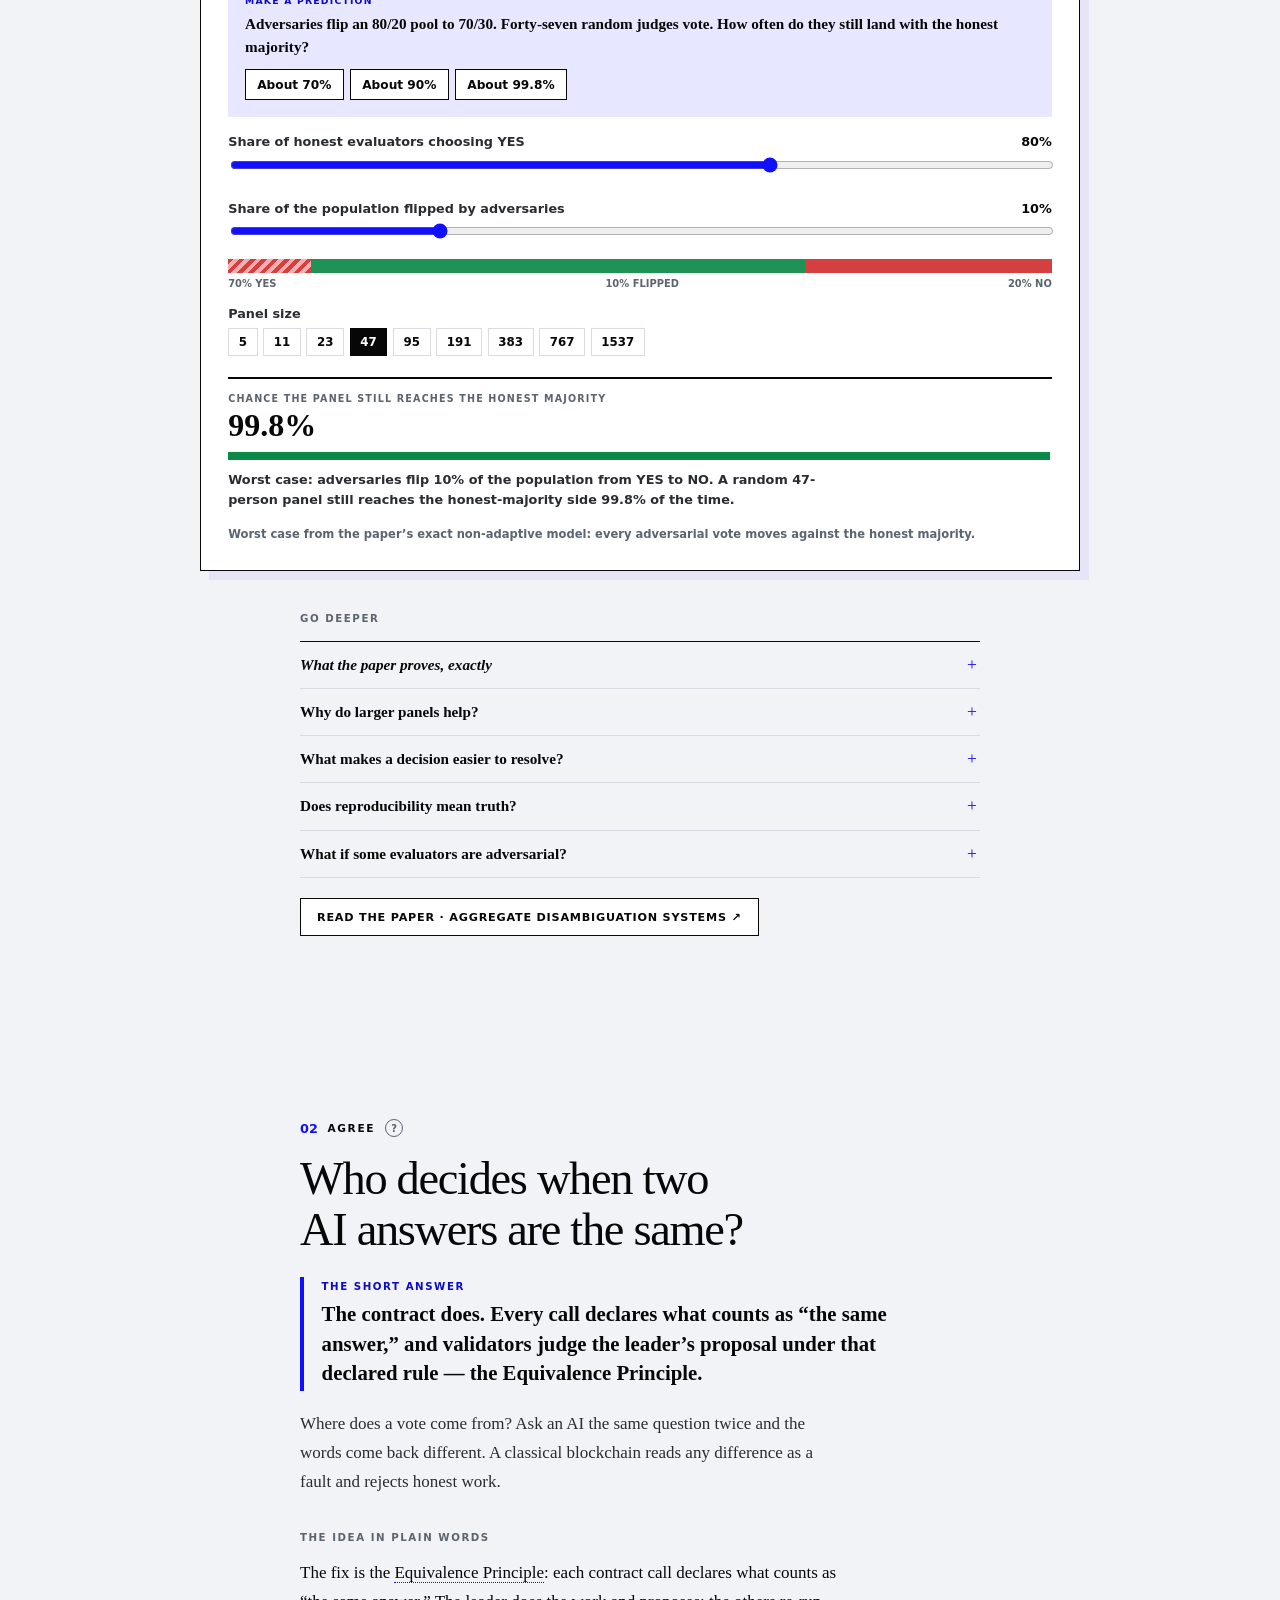
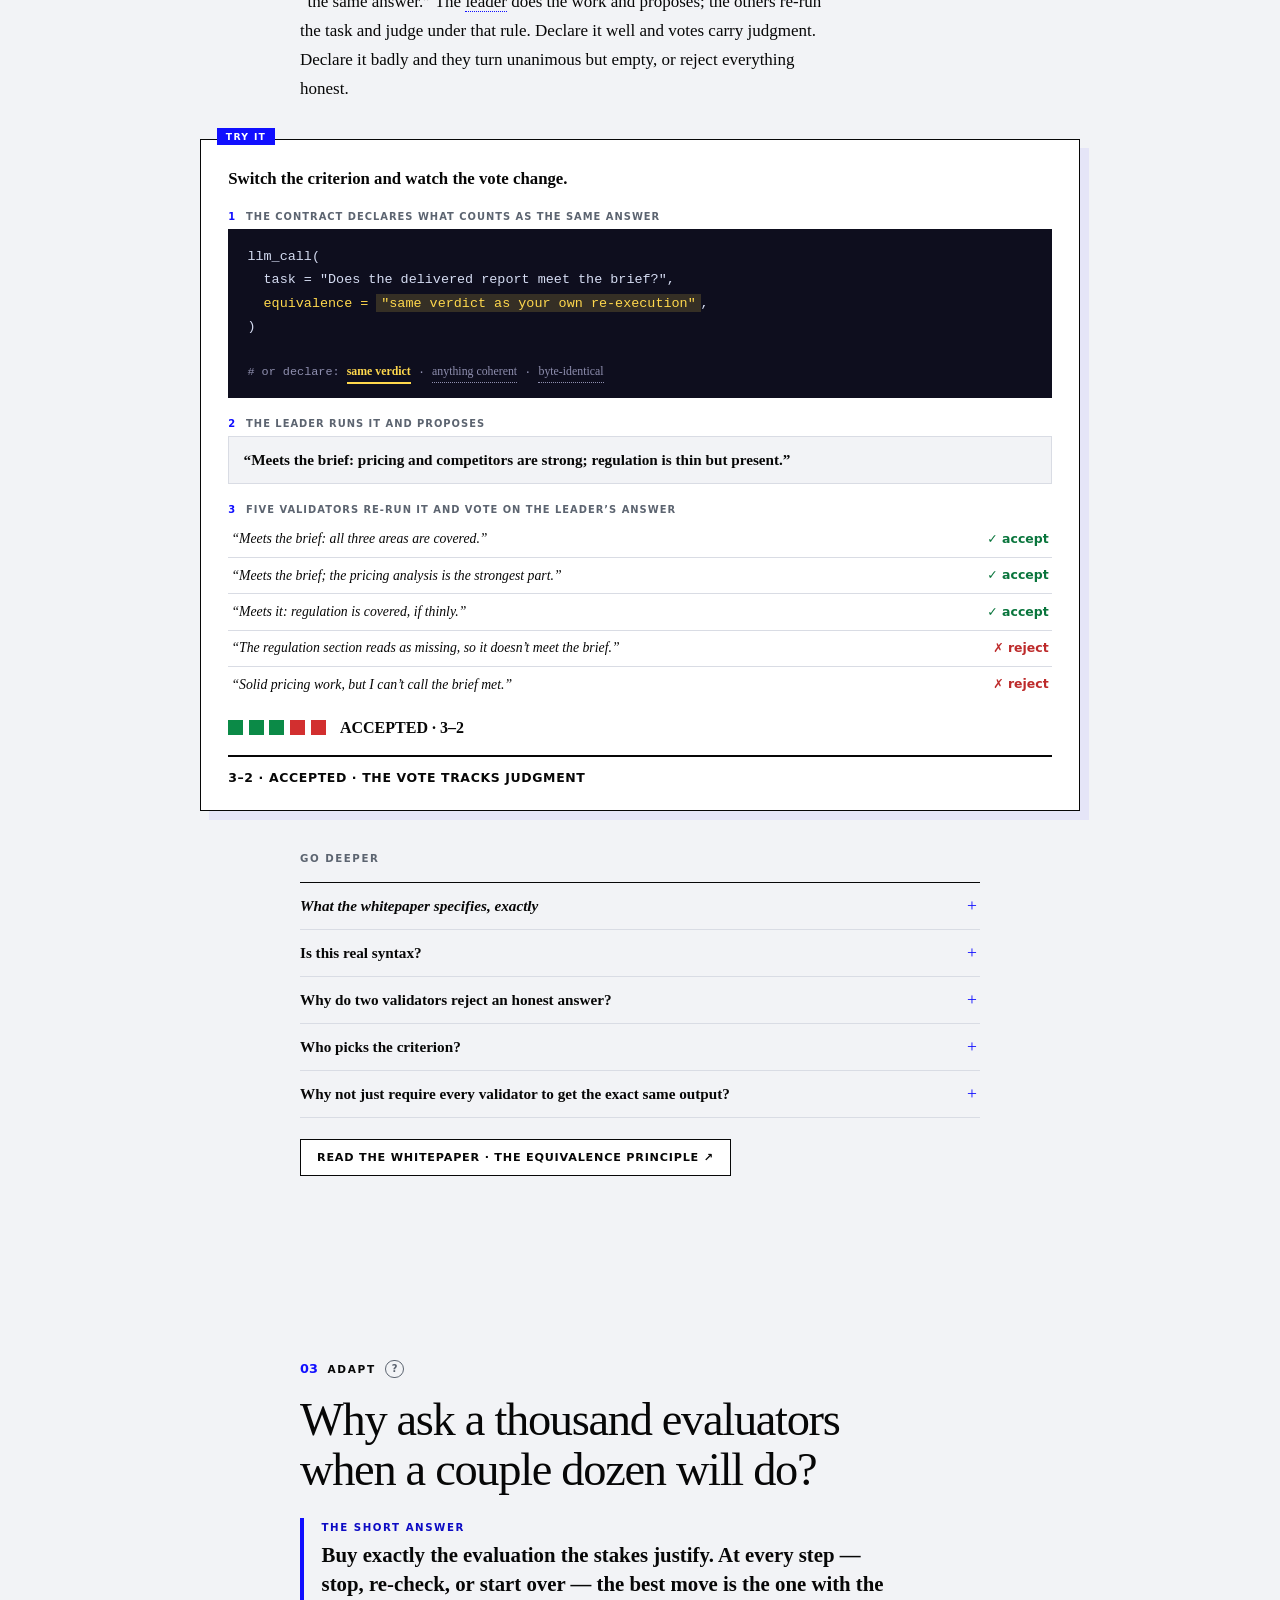
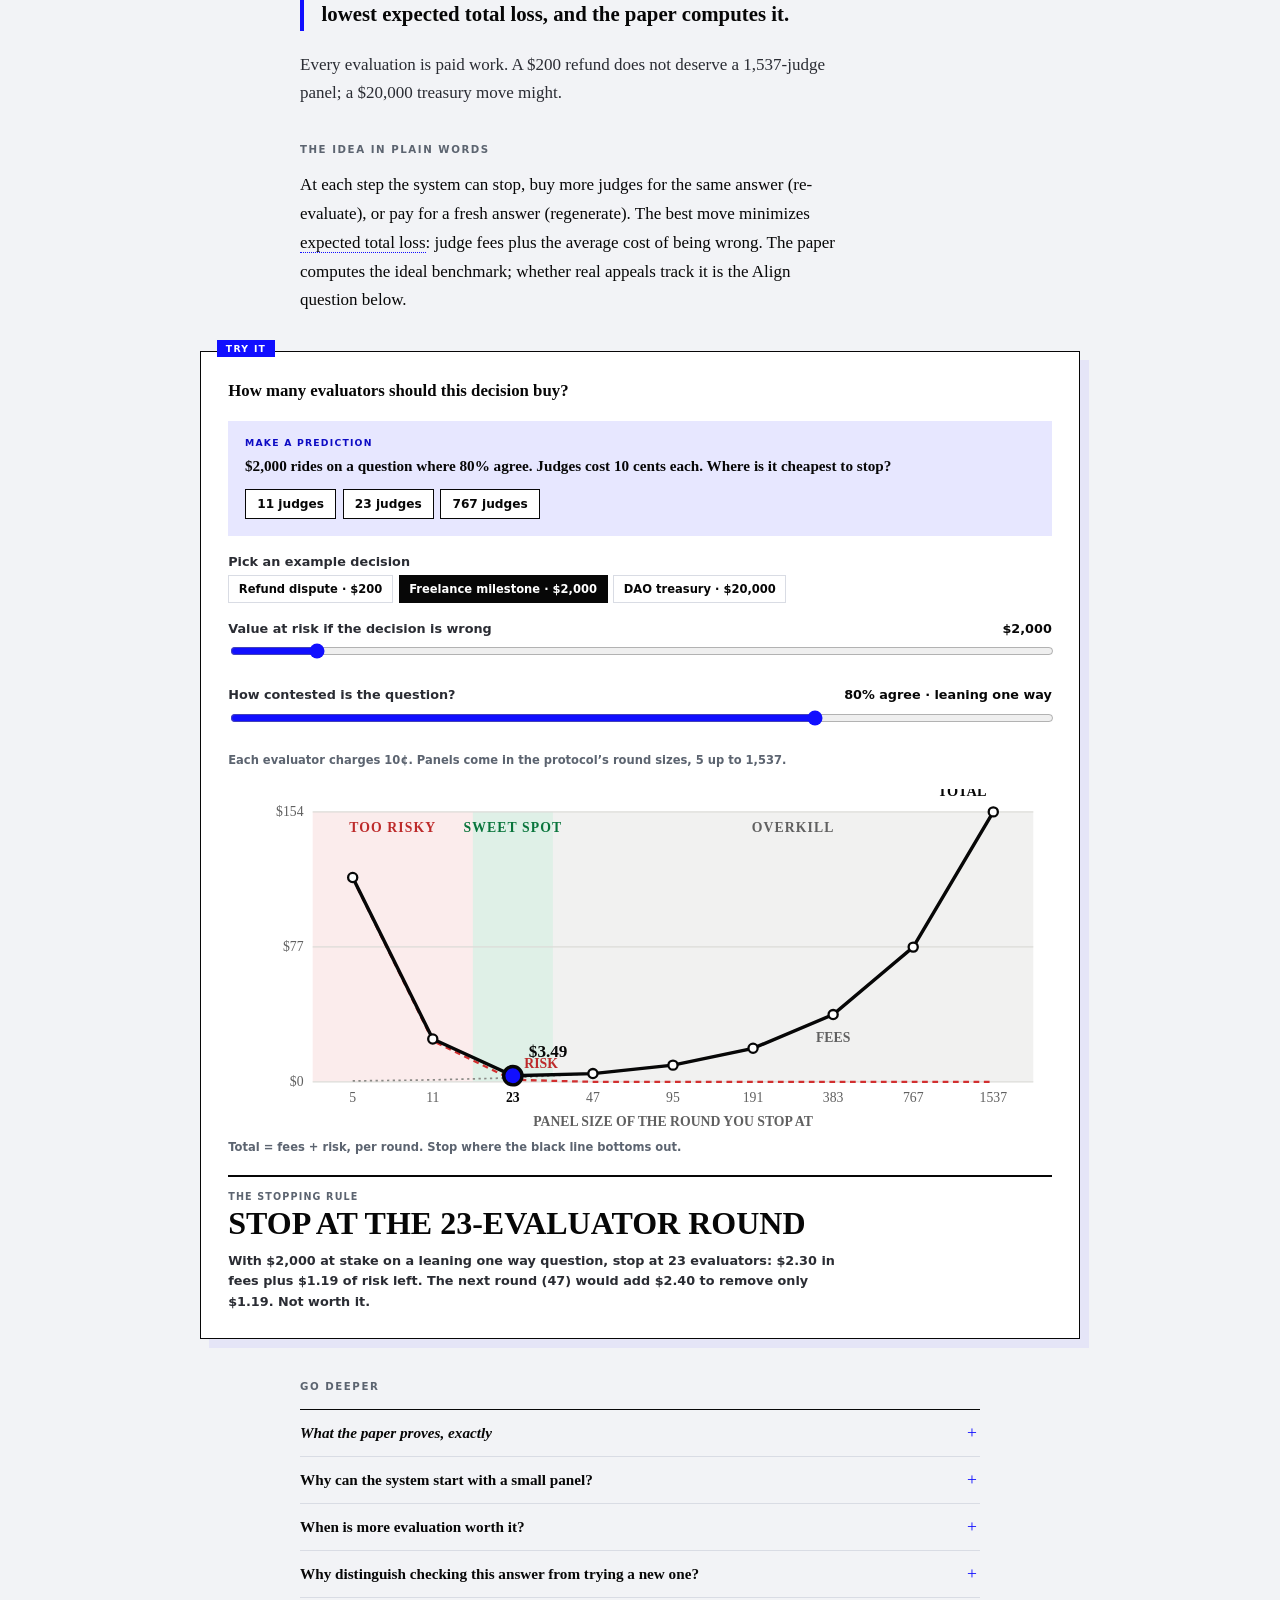
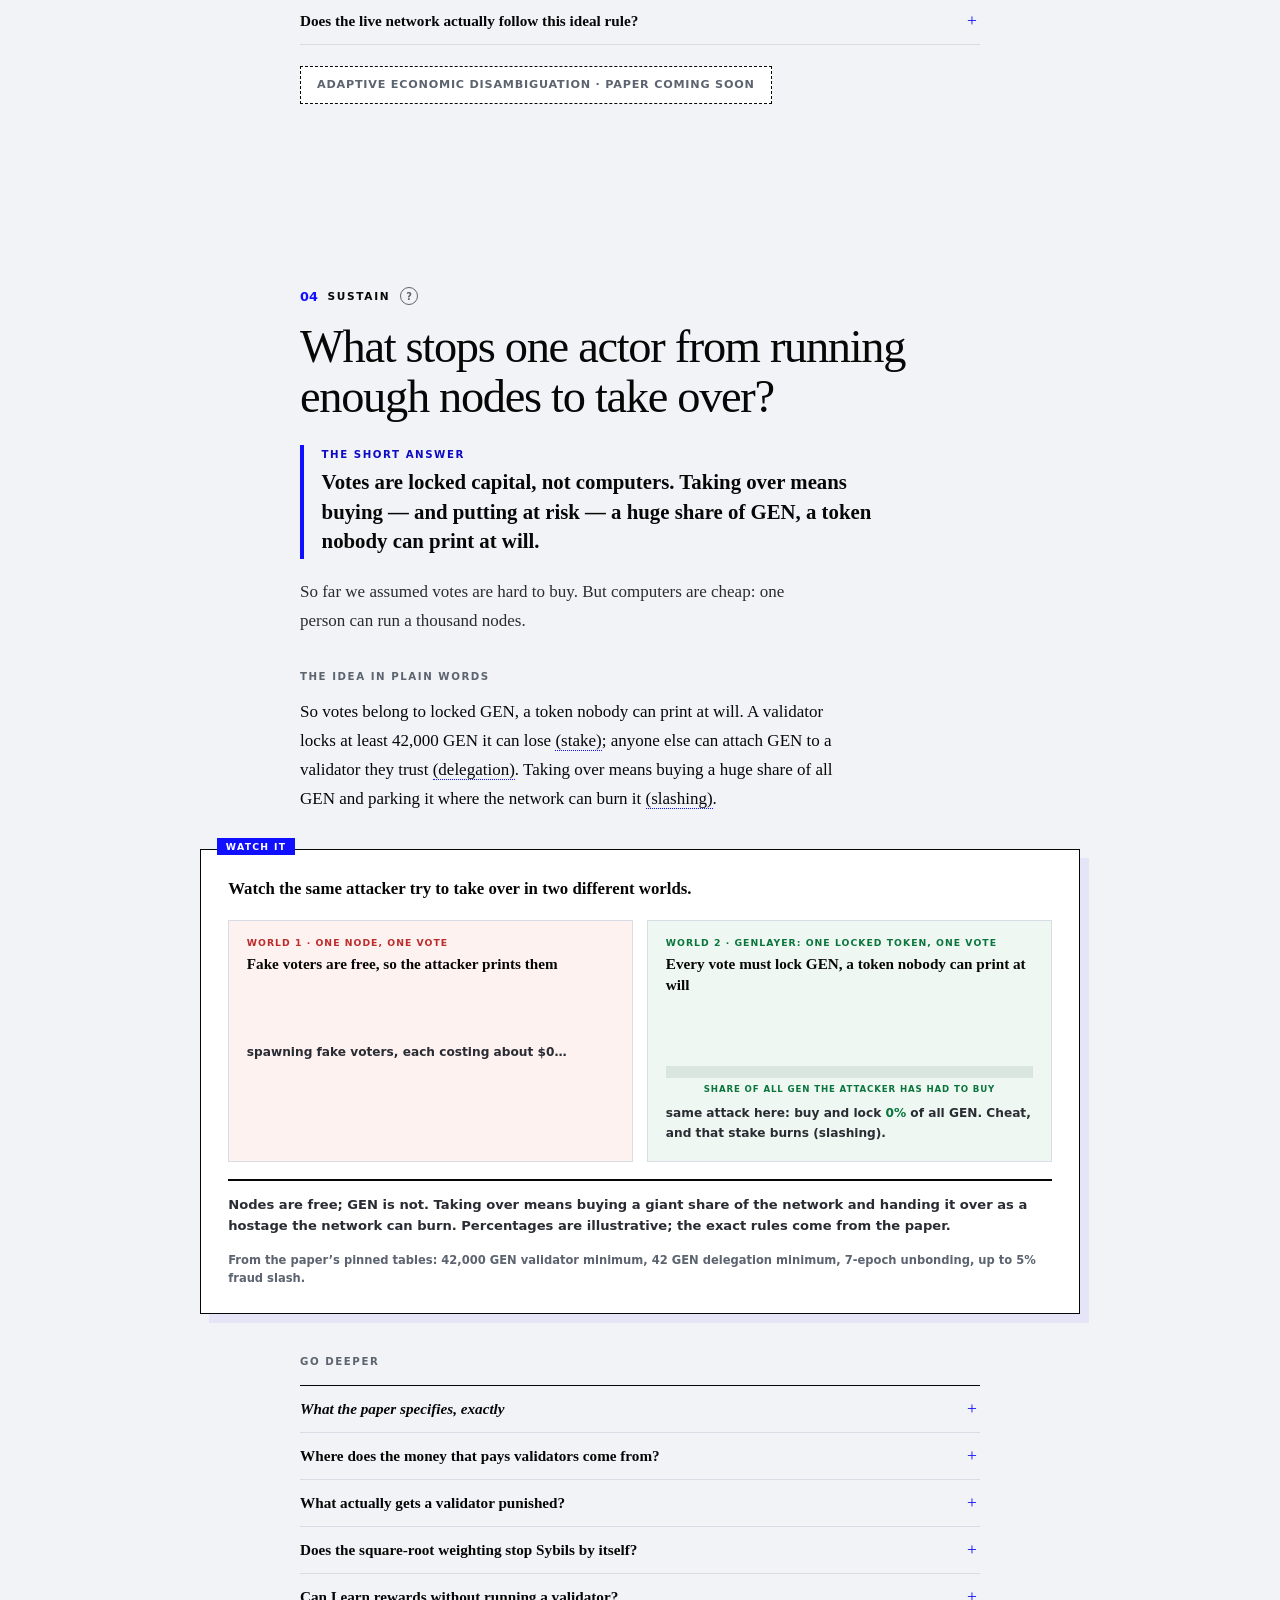
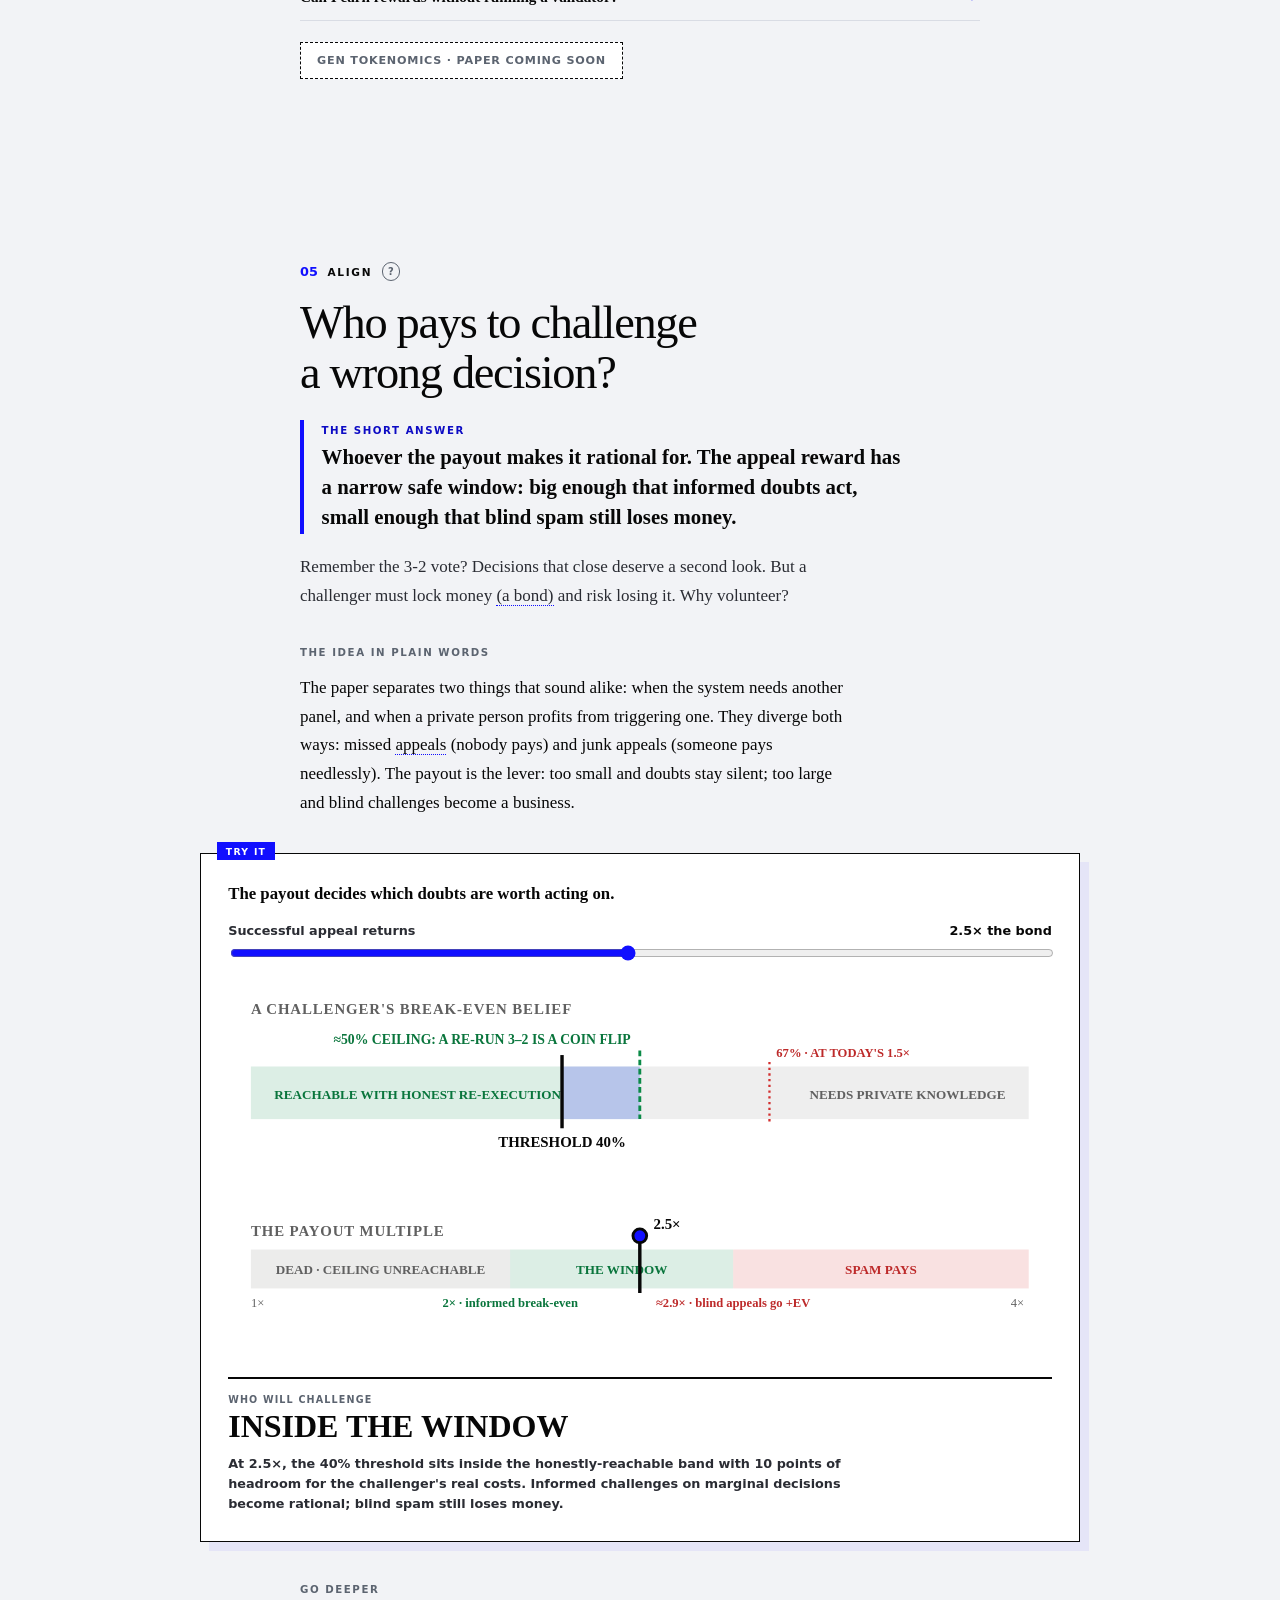
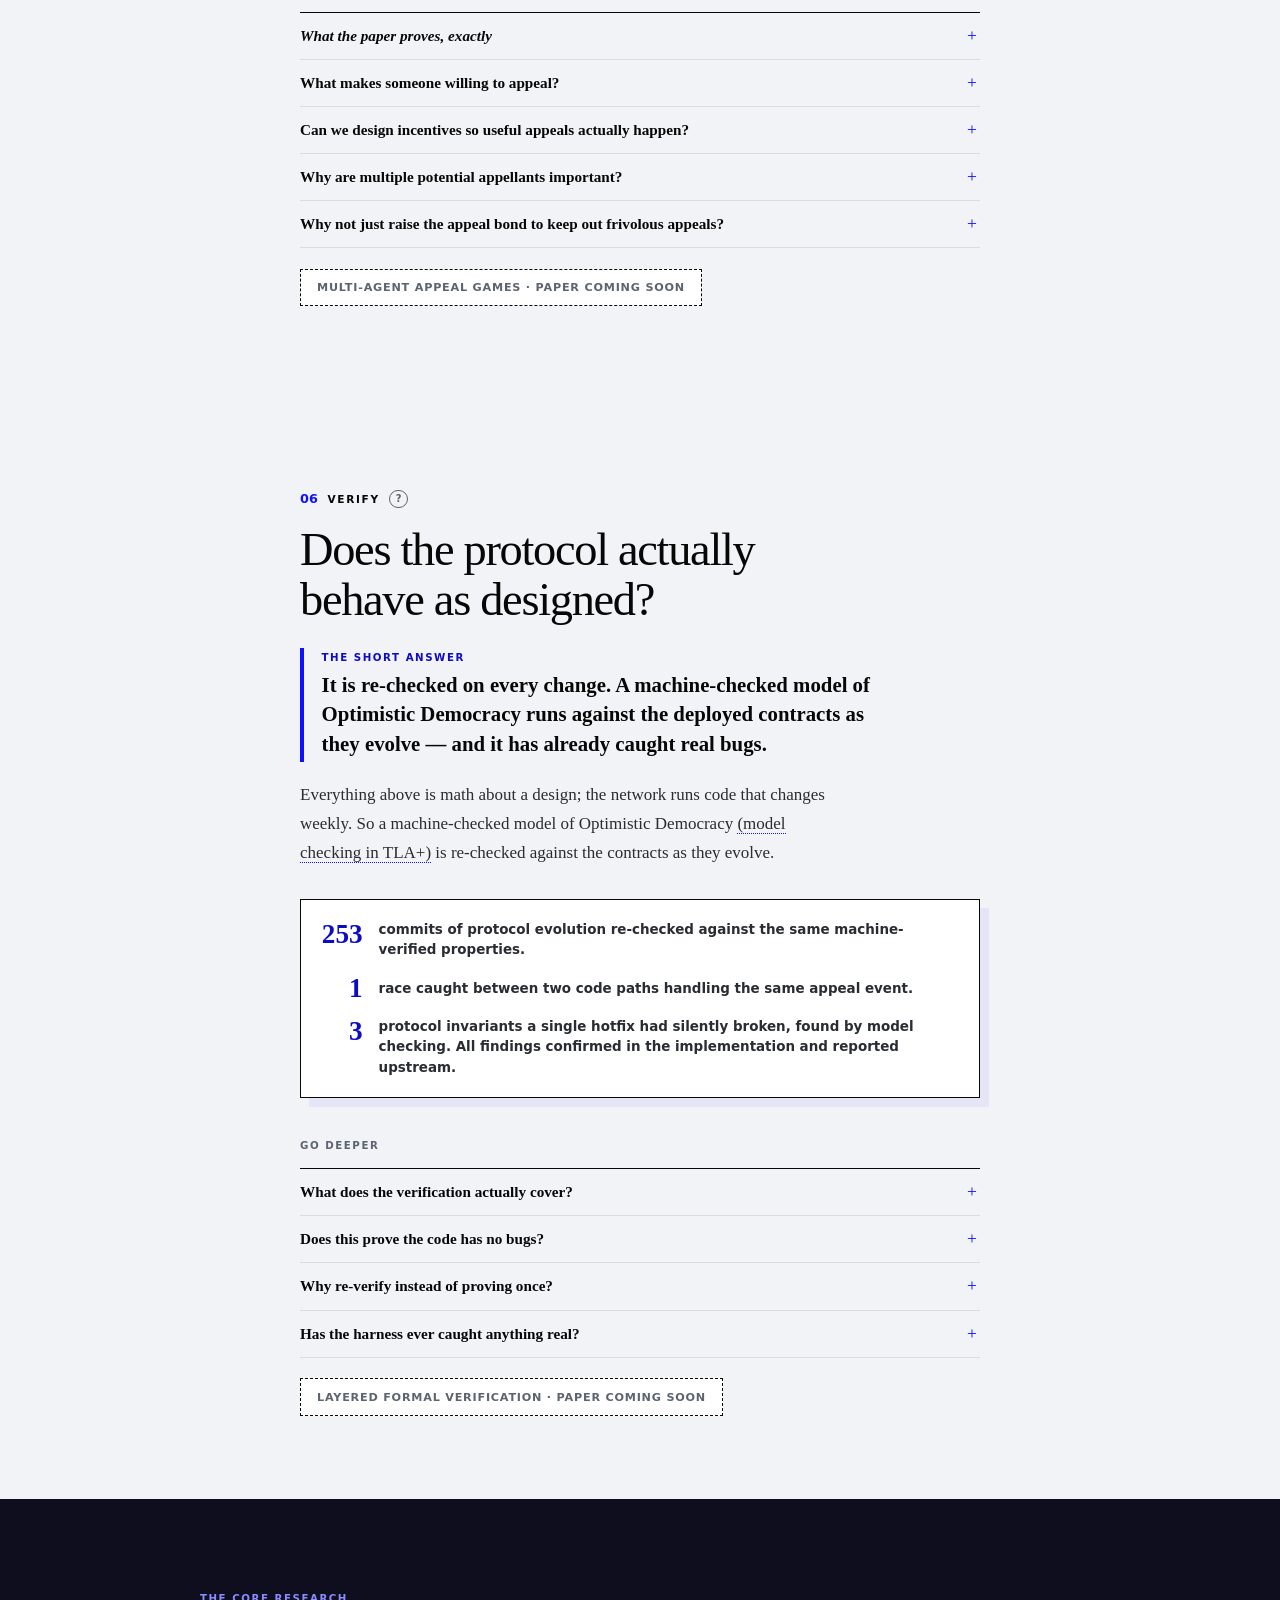
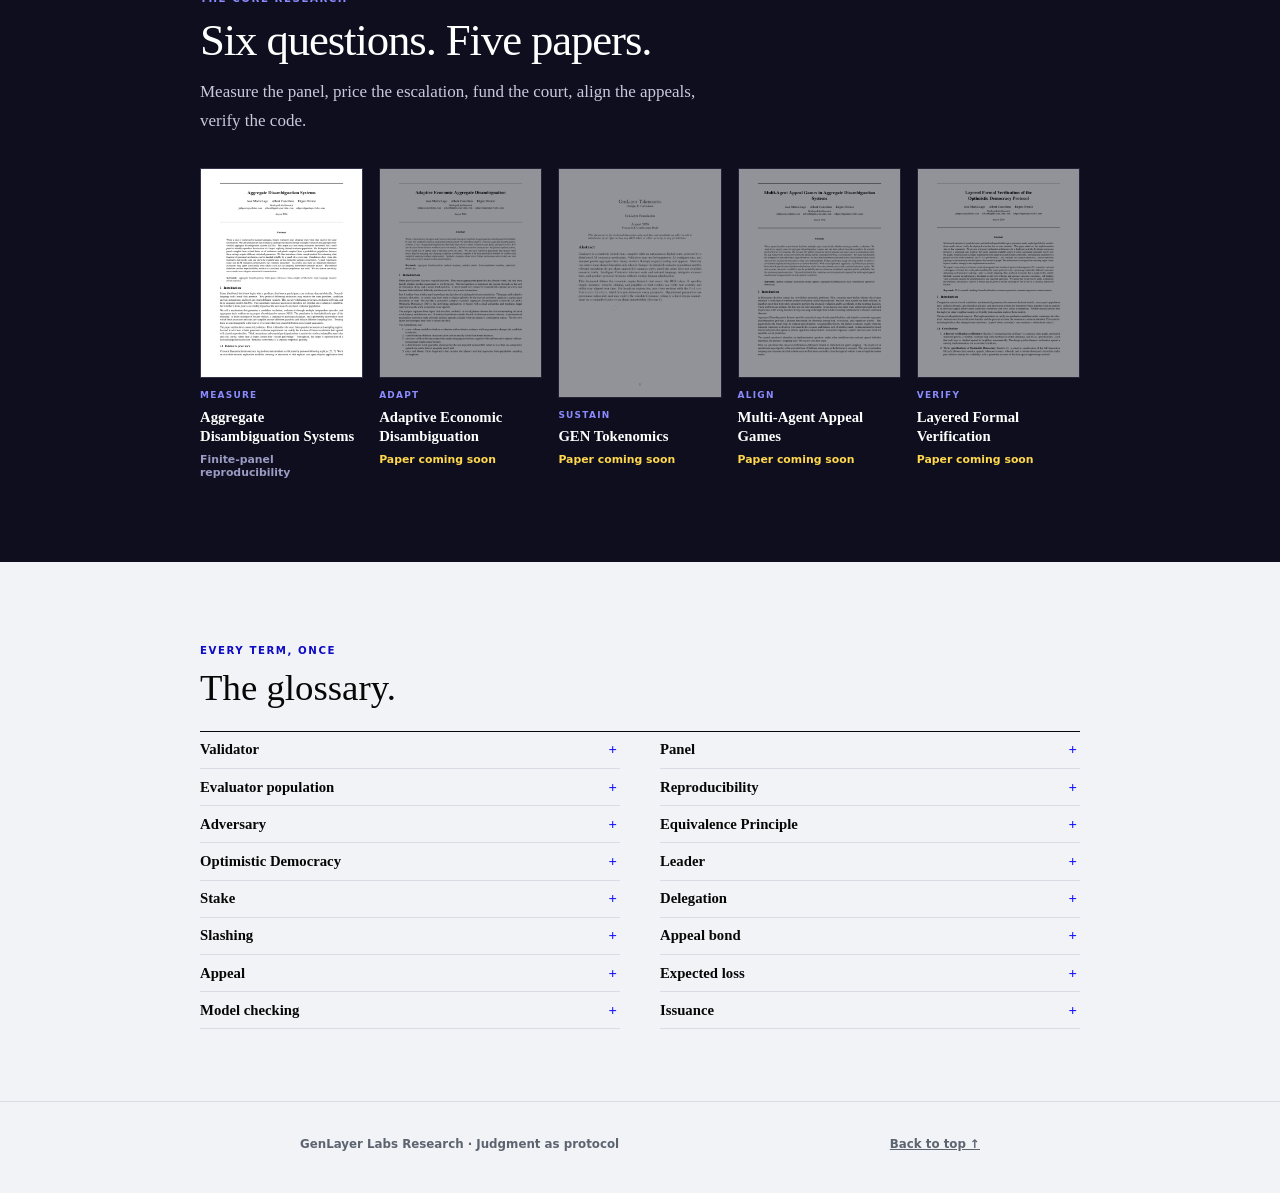
==== commit 0adae6e2: "Align chapter copy with the 80/20 labs; force es money grouping Built from genlayerlabs/prob-bft-pap" ====
--- a/index.html
+++ b/index.html
@@ -382,8 +382,8 @@
         ]
       }
     </script>
-    <link rel="stylesheet" href="bridge-compact.css?v=mtjs5oaq" />
-    <link rel="stylesheet" href="bridge-critical.css?v=mtjs5oaq" />
+    <link rel="stylesheet" href="bridge-compact.css?v=mtk1ld6e" />
+    <link rel="stylesheet" href="bridge-critical.css?v=mtk1ld6e" />
   </head>
   <body>
 
@@ -525,7 +525,7 @@
       <p class="marker"><span class="num">01</span><span class="word">MEASURE</span><button class="title-help" type="button" data-tip="Measure = put a number on how reliable a small panel's decision is, before any money, appeals, or incentives enter the picture.">?</button></p>
       <h2>Can you trust a decision when evaluators disagree or cheat?</h2>
       <div class="answer"><span class="label">The short answer</span><p>Yes — because trust becomes a number. The paper computes exactly how often a small random panel matches its declared pool of judges, even when adversaries sit inside it.</p></div>
-      <p class="lede">Ask a wide pool of honest evaluators a contested question and 65 might say yes, 35 no. GenLayer only ever asks a small random handful. How far can you trust the handful?</p>
+      <p class="lede">Ask a wide pool of honest evaluators a hard question and 80 might say yes, 20 no. GenLayer only ever asks a small random handful. How far can you trust the handful?</p>
       <div class="plain"><span class="label">THE IDEA IN PLAIN WORDS</span>
         <p>Picture the declared pool of possible judges <span class="gl" data-gl="population">(the evaluator population)</span>. If it leans one way, how often does a small random <span class="gl" data-gl="panel">panel</span> land on the same side? That chance is <span class="gl" data-gl="reproducibility">reproducibility</span>: matching the pool, deliberately not truth. The paper computes it exactly, including a worst case where <span class="gl" data-gl="adversary">adversaries</span> always vote against the honest majority.</p>
       </div>
@@ -611,7 +611,7 @@
   <section class="chapter" id="adapt" aria-label="Adapt">
     <div class="spine">
       <p class="marker"><span class="num">03</span><span class="word">ADAPT</span><button class="title-help" type="button" data-tip="Adapt = decide how much evaluation each decision buys. Judges cost money, so panel size is a choice, not a constant.">?</button></p>
-      <h2>Why ask a thousand evaluators when eleven will do?</h2>
+      <h2>Why ask a thousand evaluators when a couple dozen will do?</h2>
       <div class="answer"><span class="label">The short answer</span><p>Buy exactly the evaluation the stakes justify. At every step — stop, re-check, or start over — the best move is the one with the lowest expected total loss, and the paper computes it.</p></div>
       <p class="lede">Every evaluation is paid work. A $200 refund does not deserve a 1,537-judge panel; a $20,000 treasury move might.</p>
       <div class="plain"><span class="label">THE IDEA IN PLAIN WORDS</span>
@@ -1319,6 +1319,6 @@
       } else cycle();
     })();
     </script>
-    <script src="bridge-critical.js?v=mtjs5oaq"></script>
+    <script src="bridge-critical.js?v=mtk1ld6e"></script>
   </body>
 </html>
